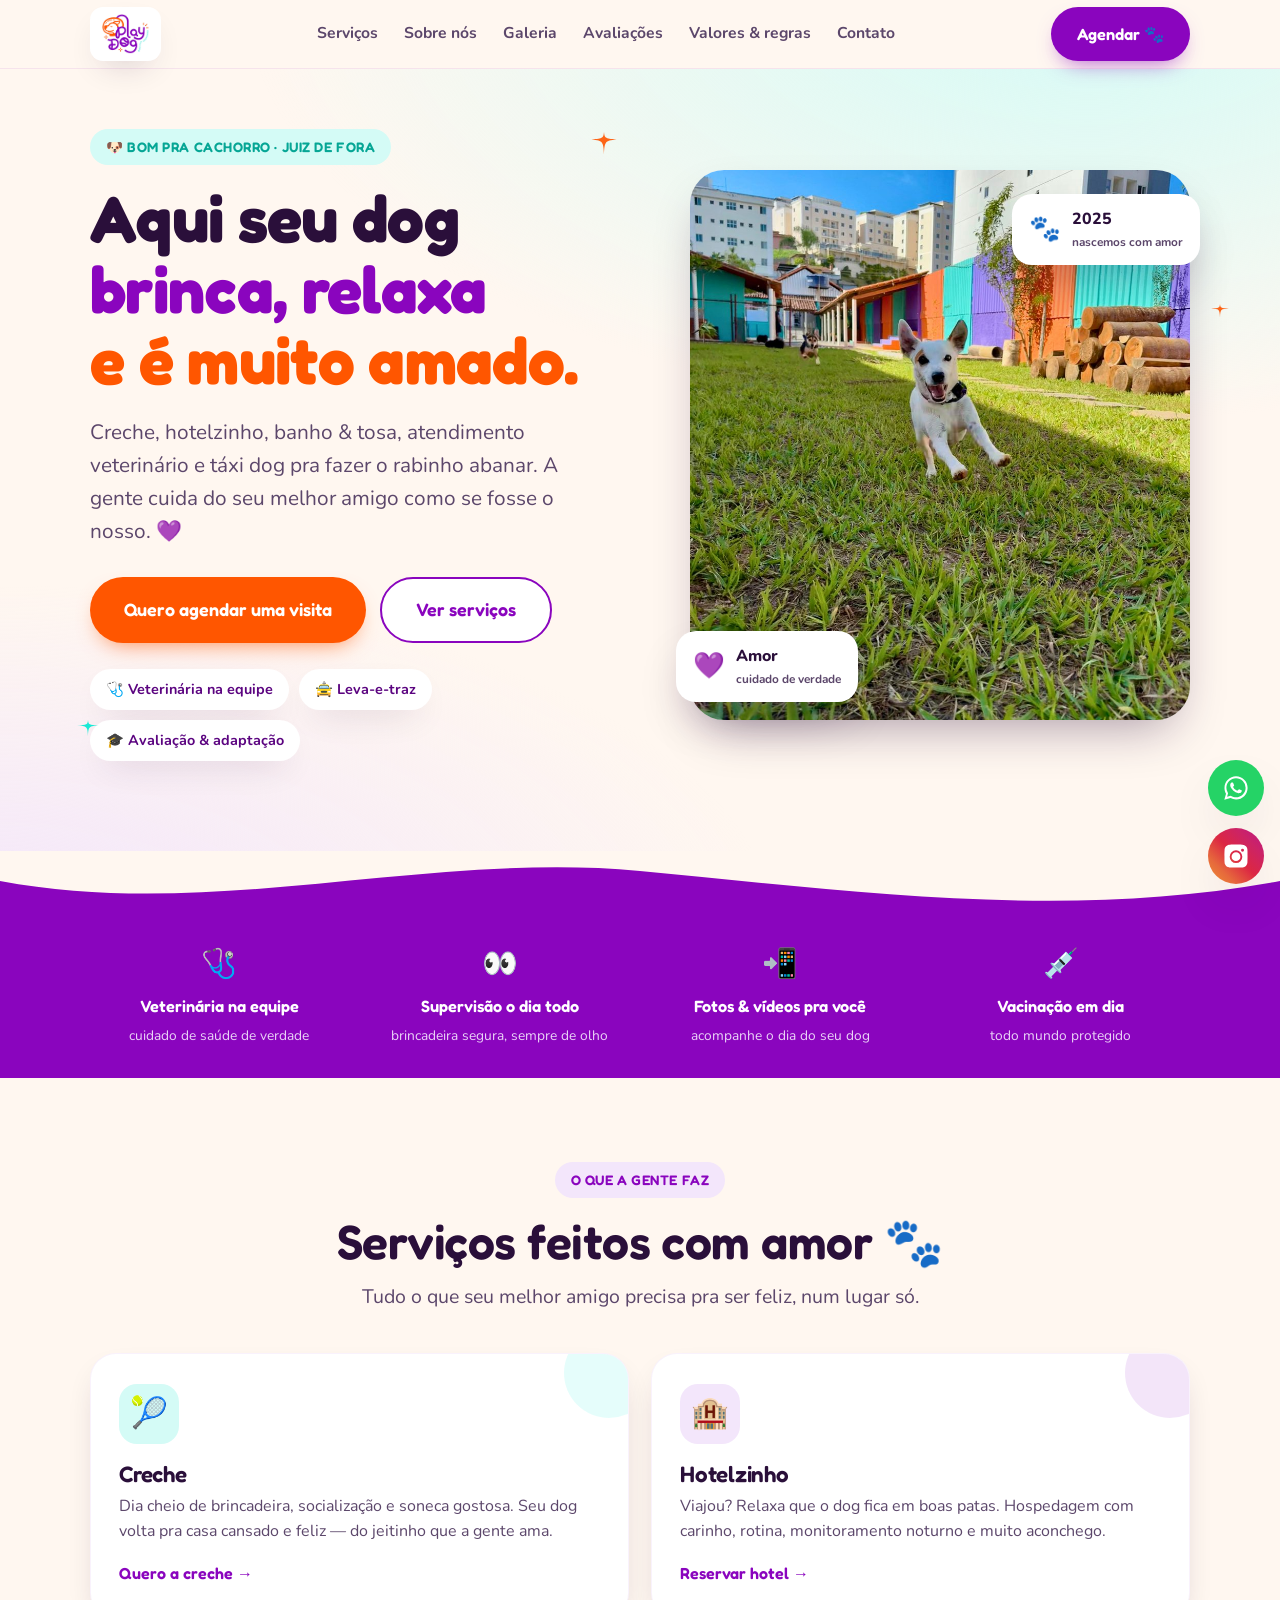
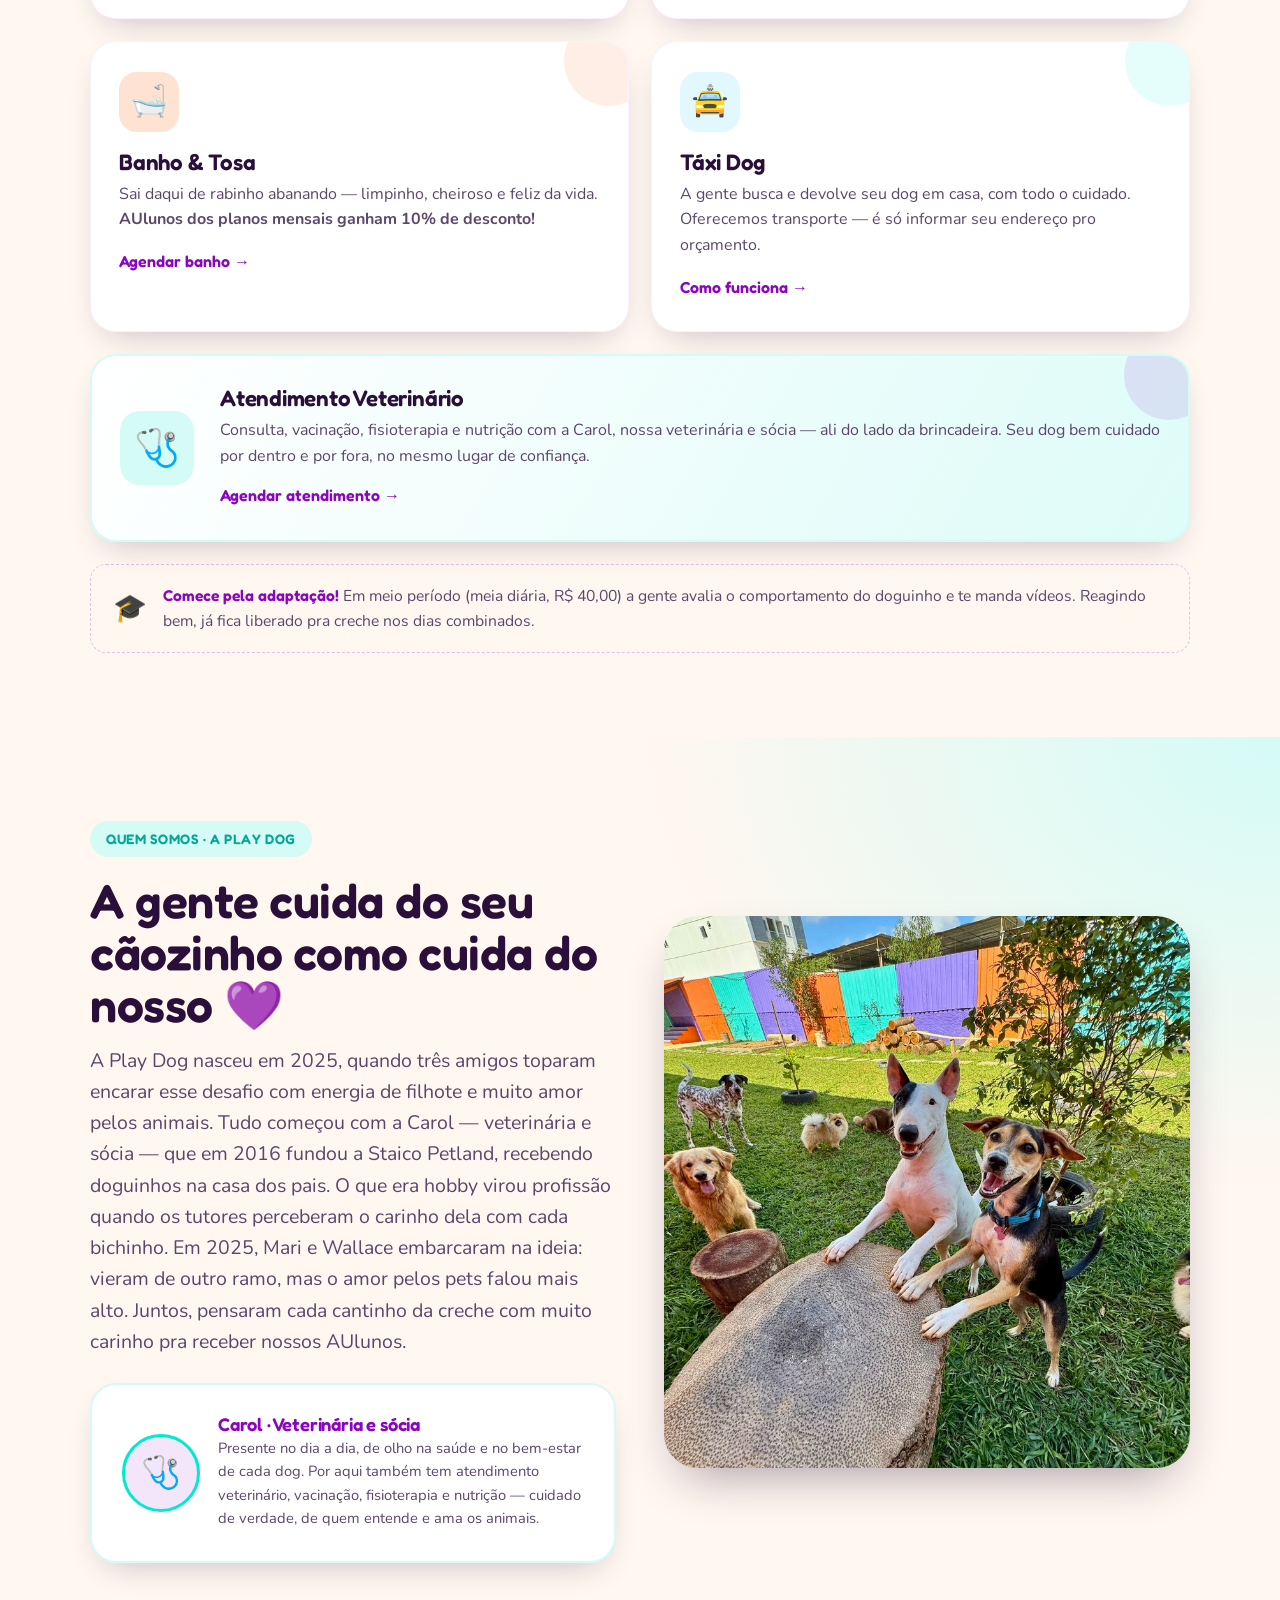
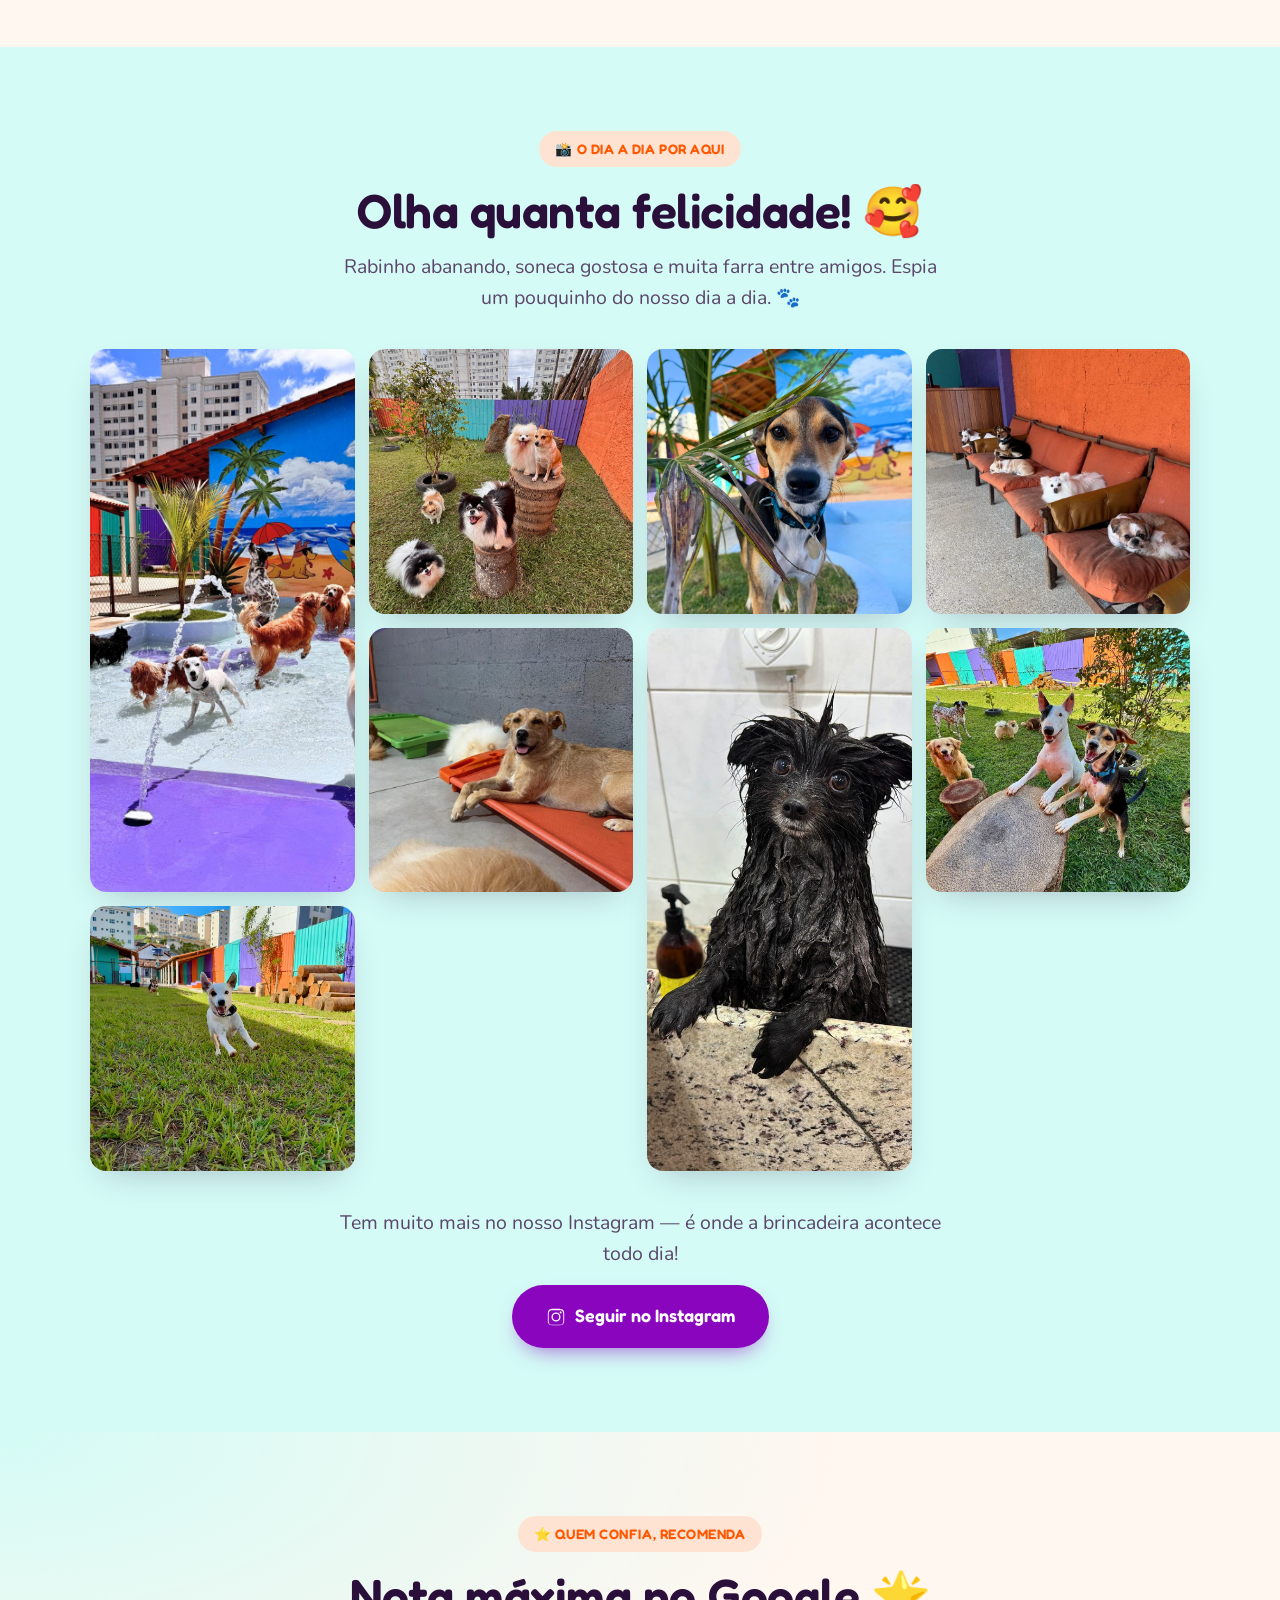
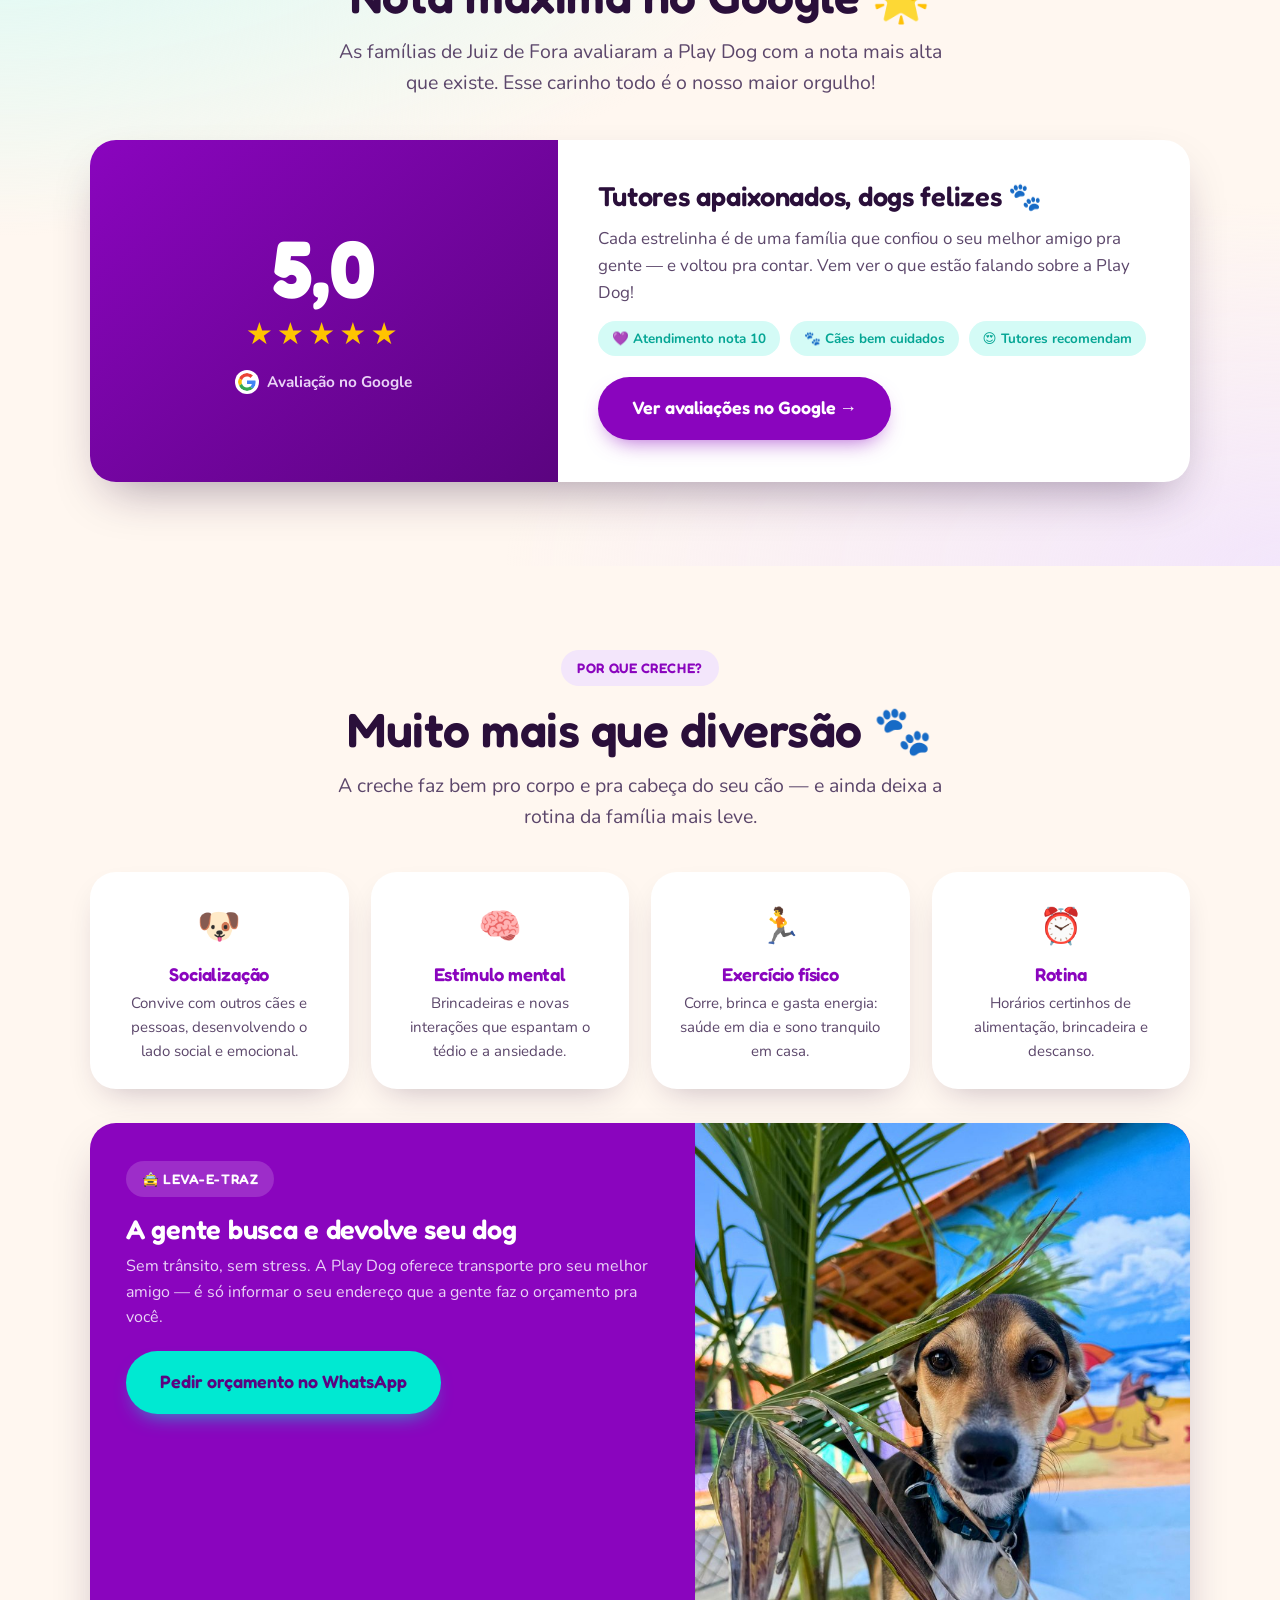
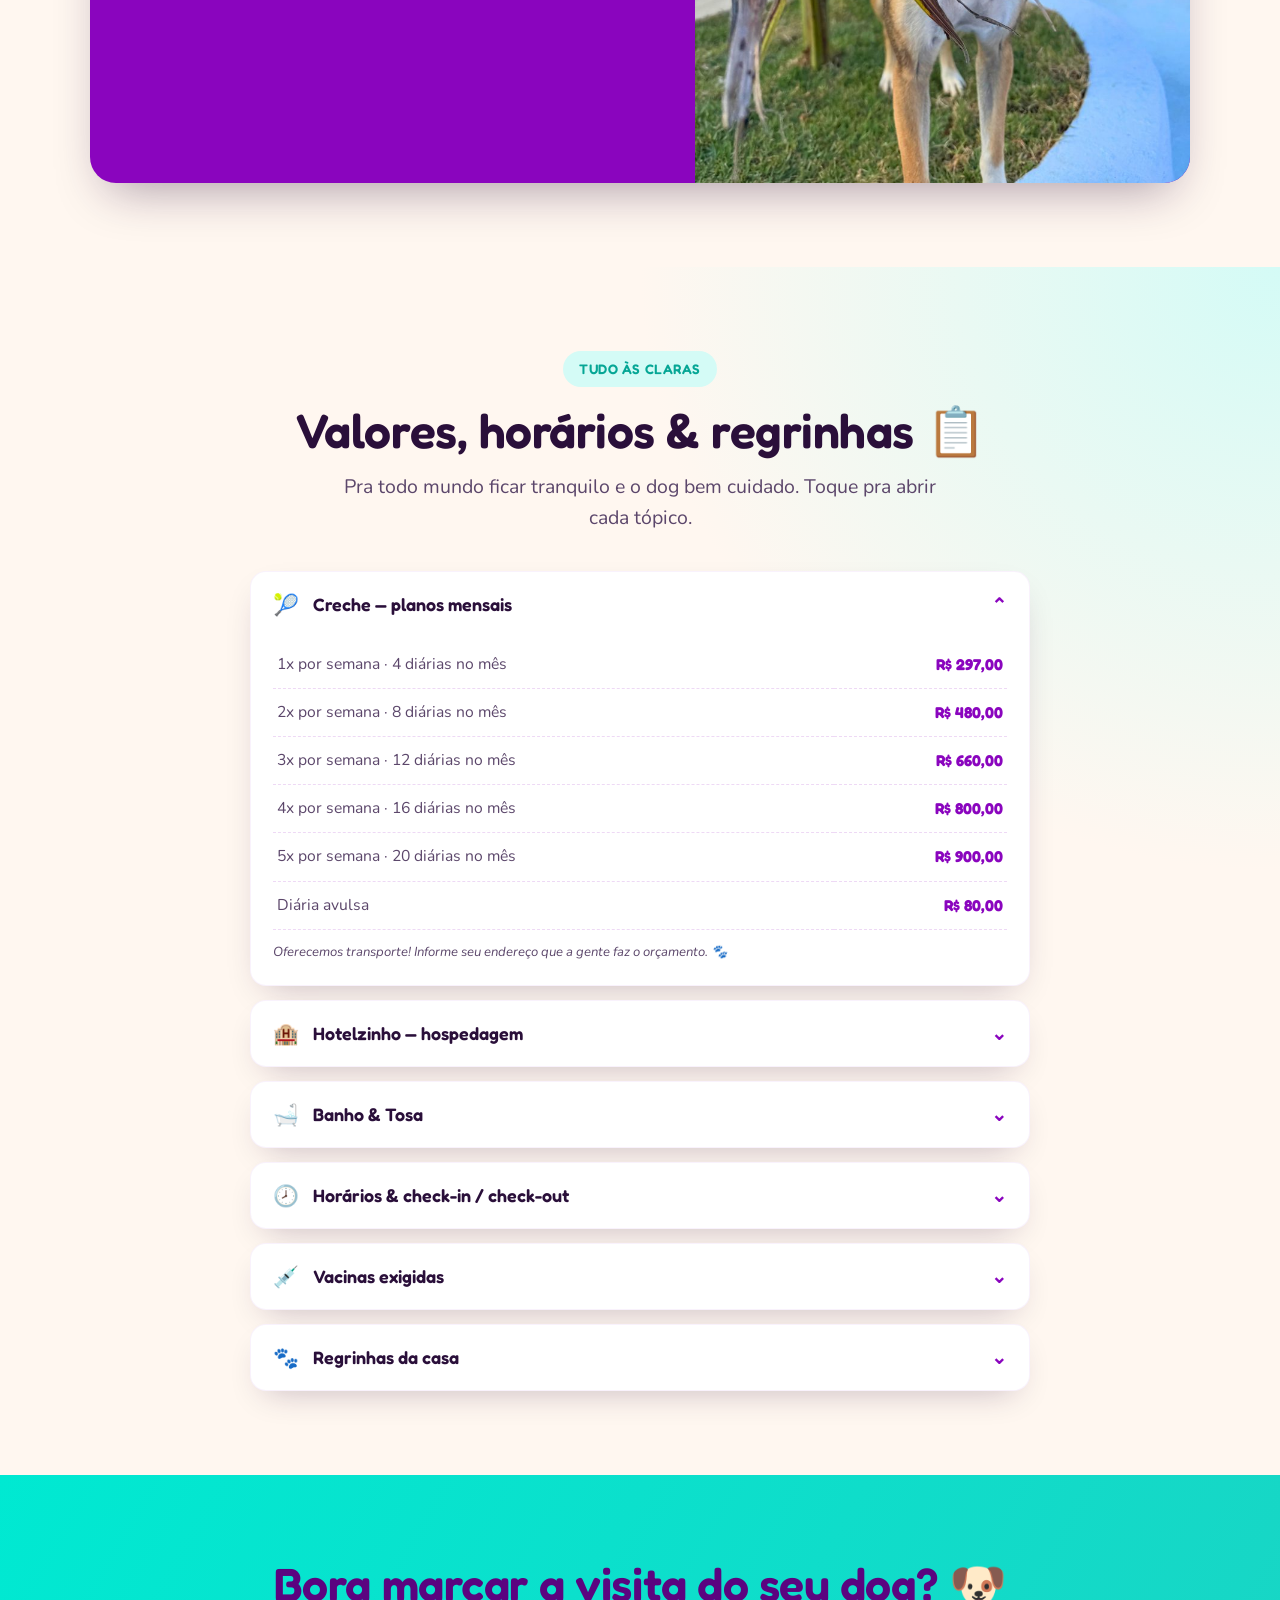
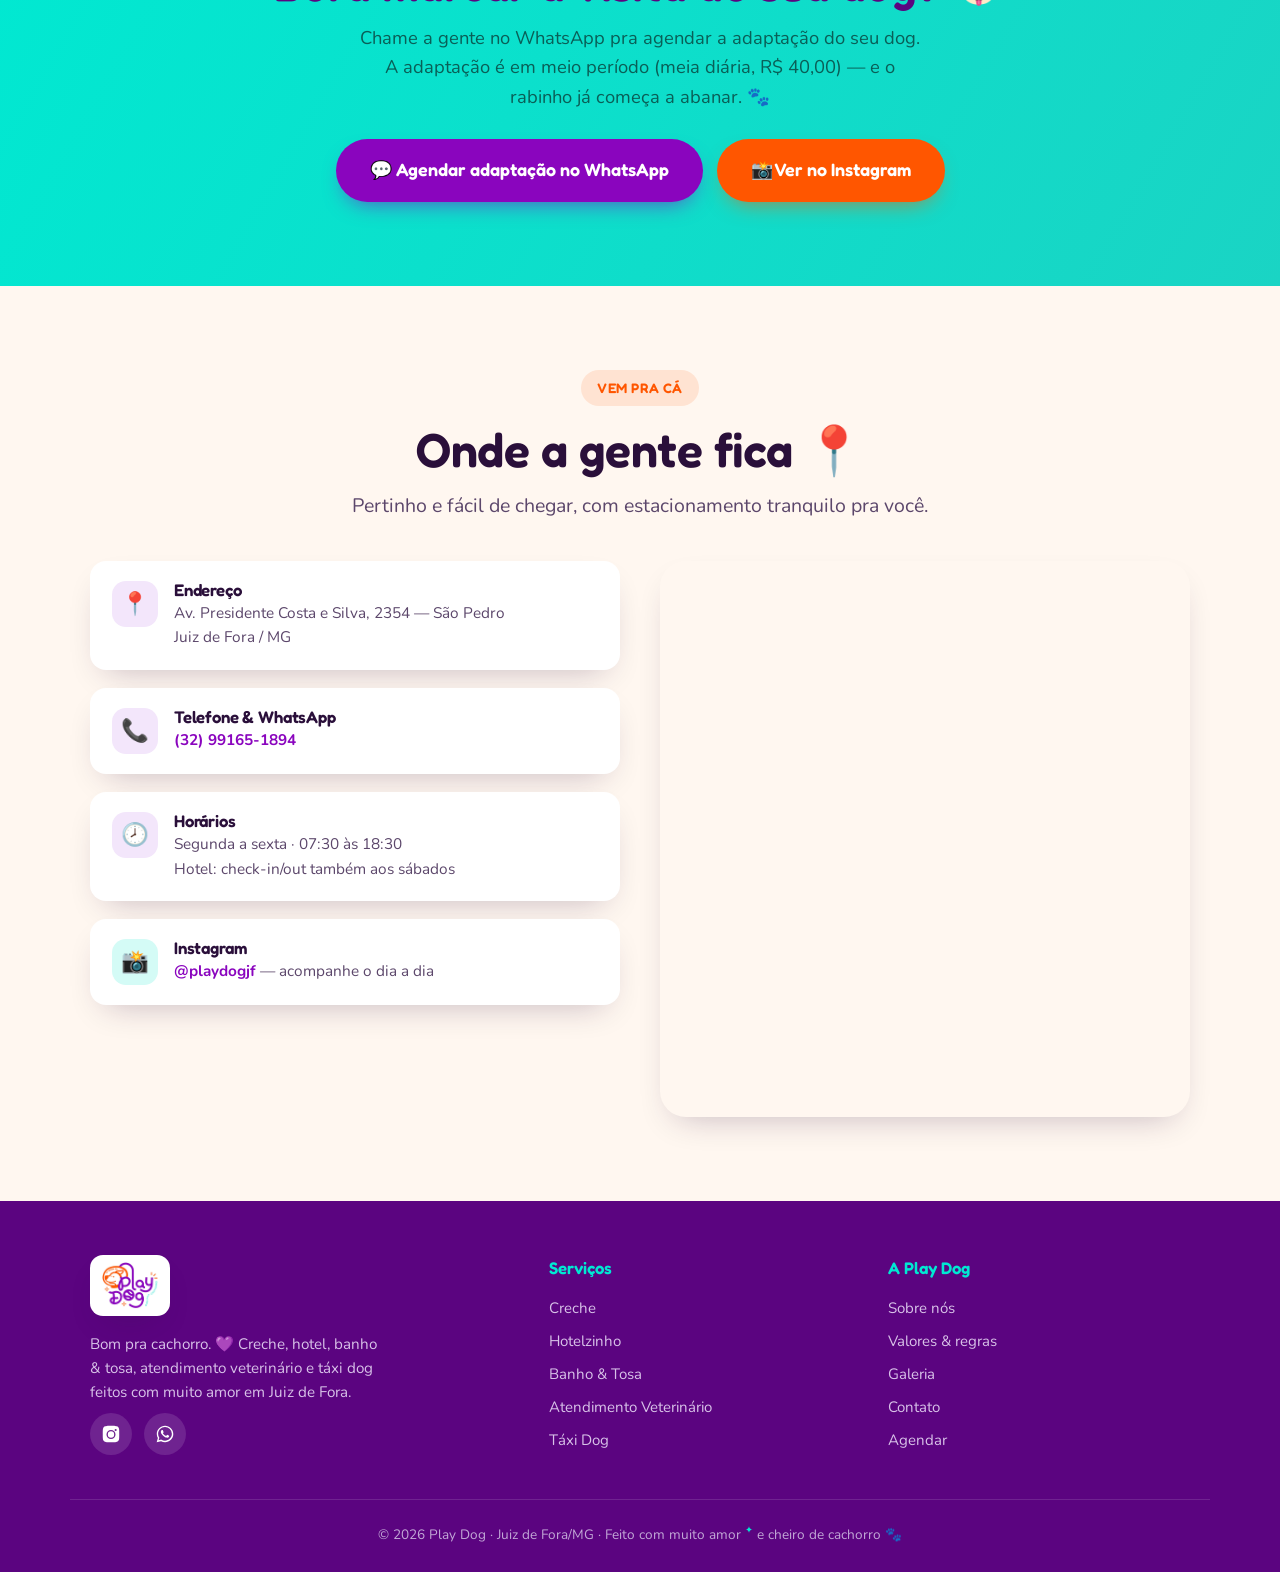
==== index.html @ ec6230c8 "Adiciona secao de avaliacoes do Google (nota 5,0) Co-Authored-By: Claude Opus 4.8 <noreply@anthropic" ====
<!DOCTYPE html>
<html lang="pt-BR">
<head>
<meta charset="UTF-8">
<meta name="viewport" content="width=device-width, initial-scale=1.0">
<title>Play Dog · Creche, Hotel e Banho & Tosa pra cães em Juiz de Fora</title>
<meta name="description" content="Creche, hotelzinho, banho &amp; tosa, atendimento veterinário e táxi dog pra seu melhor amigo em Juiz de Fora. Cuidado de verdade, com muito amor. Bom pra cachorro!">
<link rel="preconnect" href="https://fonts.googleapis.com">
<link rel="preconnect" href="https://fonts.gstatic.com" crossorigin>
<link href="https://fonts.googleapis.com/css2?family=Fredoka:wght@400;500;600;700&family=Nunito:ital,wght@0,400;0,500;0,600;0,700;0,800;1,500&display=swap" rel="stylesheet">
<style>
/* ============================================================
   PLAY DOG — tokens da marca
   ============================================================ */
:root{
  --roxo:#8A05BE;
  --roxo-escuro:#5B0480;
  --roxo-claro:#F3E6FB;
  --laranja:#FF5600;
  --laranja-claro:#FFE3D2;
  --turquesa:#00E9D2;
  --turquesa-fundo:#D4FBF6;
  --turquesa-tinta:#06A695; /* turquesa legível em texto pequeno */
  --creme:#FFF7F0;
  --tinta:#2A0F3A;
  --tinta-suave:#5C476B;
  --branco:#FFFFFF;
  --sombra:0 14px 34px -16px rgba(42,15,58,.30);
  --sombra-forte:0 22px 50px -18px rgba(42,15,58,.42);
  --raio:26px;
  --raio-sm:16px;
  --max:1140px;
}

*{box-sizing:border-box;margin:0;padding:0}
html{scroll-behavior:smooth}
body{
  font-family:'Nunito',system-ui,sans-serif;
  color:var(--tinta);
  background:var(--creme);
  line-height:1.6;
  -webkit-font-smoothing:antialiased;
  overflow-x:hidden;
}
h1,h2,h3,h4,.display{font-family:'Fredoka',sans-serif;line-height:1.08;font-weight:600;letter-spacing:-.01em}
a{color:inherit;text-decoration:none}
img{max-width:100%;display:block}
.wrap{width:100%;max-width:var(--max);margin:0 auto;padding:0 20px}

/* ===================== BOTÕES ===================== */
.btn{
  display:inline-flex;align-items:center;gap:9px;
  font-family:'Fredoka',sans-serif;font-weight:600;font-size:1.02rem;
  padding:14px 26px;border-radius:999px;border:none;cursor:pointer;
  transition:transform .18s ease, box-shadow .18s ease, background .18s ease;
  white-space:nowrap;
}
.btn:active{transform:scale(.97)}
.btn-roxo{background:var(--roxo);color:#fff;box-shadow:0 10px 22px -10px rgba(138,5,190,.7)}
.btn-roxo:hover{background:var(--roxo-escuro);transform:translateY(-2px)}
.btn-laranja{background:var(--laranja);color:#fff;box-shadow:0 10px 22px -10px rgba(255,86,0,.7)}
.btn-laranja:hover{transform:translateY(-2px);box-shadow:0 16px 28px -12px rgba(255,86,0,.8)}
.btn-turq{background:var(--turquesa);color:var(--roxo-escuro);box-shadow:0 10px 22px -12px rgba(0,233,210,.9)}
.btn-turq:hover{transform:translateY(-2px)}
.btn-ghost{background:#fff;color:var(--roxo);border:2.5px solid var(--roxo)}
.btn-ghost:hover{background:var(--roxo);color:#fff}
.btn-lg{padding:17px 34px;font-size:1.12rem}

/* ===================== HEADER ===================== */
header{
  position:sticky;top:0;z-index:60;
  background:rgba(255,247,240,.86);backdrop-filter:blur(12px);
  border-bottom:1px solid rgba(138,5,190,.08);
}
.nav{display:flex;align-items:center;justify-content:space-between;height:68px}
.brand{display:flex;align-items:center;gap:10px;font-family:'Fredoka';font-weight:700;font-size:1.5rem}
.brand .play{color:var(--roxo)}
.brand .dog{color:var(--laranja)}
.brand-mark{width:38px;height:38px;flex:none}
.nav-links{display:flex;gap:26px;align-items:center}
.nav-links a{font-weight:700;font-size:.98rem;color:var(--tinta-suave);transition:color .15s}
.nav-links a:hover{color:var(--roxo)}
.nav-cta{display:flex;align-items:center;gap:10px}
.menu-btn{display:none;background:none;border:none;cursor:pointer;padding:6px}
.menu-btn span{display:block;width:24px;height:2.6px;background:var(--roxo);border-radius:2px;margin:5px 0;transition:.25s}
@media(max-width:860px){
  .nav-links{
    position:absolute;top:68px;left:0;right:0;flex-direction:column;gap:0;
    background:var(--creme);border-bottom:1px solid rgba(138,5,190,.1);
    max-height:0;overflow:hidden;transition:max-height .3s ease;
  }
  .nav-links.open{max-height:340px}
  .nav-links a{padding:15px 20px;width:100%;border-top:1px solid rgba(138,5,190,.06)}
  .menu-btn{display:block}
  .nav .btn{display:none}
  .menu-btn.x span:nth-child(1){transform:translateY(7.6px) rotate(45deg)}
  .menu-btn.x span:nth-child(2){opacity:0}
  .menu-btn.x span:nth-child(3){transform:translateY(-7.6px) rotate(-45deg)}
}

/* ===================== SECÇÕES ===================== */
.section{padding:84px 0}
.section-tight{padding:60px 0}
.eyebrow{
  display:inline-flex;align-items:center;gap:8px;
  font-family:'Fredoka';font-weight:600;font-size:.86rem;letter-spacing:.04em;text-transform:uppercase;
  color:var(--turquesa-tinta);background:var(--turquesa-fundo);
  padding:7px 16px;border-radius:999px;margin-bottom:18px;
}
.eyebrow.laranja{color:var(--laranja);background:var(--laranja-claro)}
.eyebrow.roxo{color:var(--roxo);background:var(--roxo-claro)}
h2.title{font-size:clamp(2rem,5vw,3rem);margin-bottom:14px}
.lead{font-size:clamp(1.05rem,2.4vw,1.22rem);color:var(--tinta-suave);max-width:620px}
.center{text-align:center}
.center .lead{margin:0 auto}

/* faísca da marca */
.spark{display:inline-block;color:var(--laranja);font-size:.7em;vertical-align:super}

/* ===================== HERO ===================== */
.hero{position:relative;background:
  radial-gradient(120% 100% at 85% -10%, var(--turquesa-fundo) 0%, transparent 55%),
  radial-gradient(110% 80% at 0% 110%, var(--roxo-claro) 0%, transparent 55%),
  var(--creme);
  padding:60px 0 90px;overflow:hidden}
.hero-grid{display:grid;grid-template-columns:1.05fr .95fr;gap:48px;align-items:center}
.hero h1{font-size:clamp(2.4rem,6.2vw,4.1rem);font-weight:700;margin-bottom:20px}
.hero h1 .l1{color:var(--tinta)}
.hero h1 .l2{color:var(--roxo)}
.hero h1 .l3{color:var(--laranja)}
.hero p.sub{font-size:clamp(1.08rem,2.6vw,1.3rem);color:var(--tinta-suave);max-width:520px;margin-bottom:28px}
.hero-ctas{display:flex;gap:14px;flex-wrap:wrap;margin-bottom:26px}
.hero-chips{display:flex;gap:10px;flex-wrap:wrap}
.chip{display:inline-flex;align-items:center;gap:8px;background:#fff;border-radius:999px;padding:9px 16px;
  font-weight:700;font-size:.9rem;color:var(--roxo-escuro);box-shadow:var(--sombra)}
.chip svg{width:18px;height:18px;flex:none}

/* foto hero */
.hero-photo{position:relative}
.photo-card{
  position:relative;border-radius:34px;overflow:hidden;
  box-shadow:var(--sombra-forte);background:#fff;
  aspect-ratio:4/4.4;
}
.ph{ /* placeholder de imagem */
  width:100%;height:100%;display:flex;flex-direction:column;align-items:center;justify-content:center;gap:8px;
  text-align:center;padding:22px;
  background:repeating-linear-gradient(135deg,#fff 0 22px,#fdf3ea 22px 44px);
  color:var(--tinta-suave);
}
.ph .ph-emoji{font-size:2.6rem;filter:saturate(1.1)}
.ph .ph-label{font-family:'Fredoka';font-weight:600;color:var(--roxo);font-size:1rem}
.ph .ph-hint{font-size:.82rem;max-width:240px}
.float-badge{
  position:absolute;background:#fff;border-radius:20px;padding:13px 17px;box-shadow:var(--sombra-forte);
  display:flex;align-items:center;gap:11px;font-weight:800;
}
.float-badge .fb-emoji{font-size:1.6rem}
.float-badge small{display:block;font-weight:700;color:var(--tinta-suave);font-size:.74rem}
.fb-1{bottom:18px;left:-14px;animation:bob 4s ease-in-out infinite}
.fb-2{top:24px;right:-10px;animation:bob 4.6s ease-in-out infinite .6s}
@keyframes bob{0%,100%{transform:translateY(0)}50%{transform:translateY(-9px)}}

/* estrelinha decorativa */
.deco-spark{position:absolute;pointer-events:none;opacity:.9}
.ds1{top:8%;left:46%;width:30px;animation:tw 3s ease-in-out infinite}
.ds2{bottom:14%;left:6%;width:22px;animation:tw 3.4s ease-in-out infinite .5s}
.ds3{top:30%;right:4%;width:18px;animation:tw 2.8s ease-in-out infinite 1s}
@keyframes tw{0%,100%{transform:scale(1);opacity:.85}50%{transform:scale(1.25);opacity:1}}

/* ===================== ONDA divisória ===================== */
.wave{display:block;width:100%;height:60px;line-height:0}
.wave svg{width:100%;height:100%}

/* ===================== FAIXA confiança ===================== */
.trust{background:var(--roxo);color:#fff;padding:30px 0}
.trust-grid{display:grid;grid-template-columns:repeat(4,1fr);gap:22px;text-align:center}
.trust-item{display:flex;flex-direction:column;align-items:center;gap:6px}
.trust-item .ti-emoji{font-size:1.8rem}
.trust-item b{font-family:'Fredoka';font-weight:600;font-size:1.02rem}
.trust-item span{font-size:.86rem;color:#EAD3F7}

/* ===================== SERVIÇOS ===================== */
.cards{display:grid;grid-template-columns:repeat(2,1fr);gap:22px;margin-top:40px}
.card{
  background:#fff;border-radius:var(--raio);padding:30px 28px;box-shadow:var(--sombra);
  border:1px solid rgba(138,5,190,.05);position:relative;overflow:hidden;
  transition:transform .2s ease, box-shadow .2s ease;
}
.card:hover{transform:translateY(-6px);box-shadow:var(--sombra-forte)}
.card .ico{
  width:60px;height:60px;border-radius:18px;display:flex;align-items:center;justify-content:center;
  font-size:1.9rem;margin-bottom:18px;
}
.card.creche .ico{background:var(--turquesa-fundo)}
.card.hotel  .ico{background:var(--roxo-claro)}
.card.banho  .ico{background:var(--laranja-claro)}
.card.transp .ico{background:#E2F8FF}
.card h3{font-size:1.4rem;margin-bottom:8px;color:var(--tinta)}
.card p{color:var(--tinta-suave);font-size:1rem;margin-bottom:16px}
.card .card-link{font-family:'Fredoka';font-weight:600;color:var(--roxo);display:inline-flex;align-items:center;gap:6px}
.card .card-link:hover{gap:10px}
.card .corner{position:absolute;right:-26px;top:-26px;width:90px;height:90px;border-radius:50%;opacity:.10}
.card.creche .corner{background:var(--turquesa)}
.card.hotel  .corner{background:var(--roxo)}
.card.banho  .corner{background:var(--laranja)}
.card.transp .corner{background:var(--turquesa)}
.card.vet .corner{background:var(--roxo)}
/* card largo do atendimento veterinário */
.card-wide{grid-column:1 / -1;display:flex;align-items:center;gap:26px}
.card.vet{background:linear-gradient(120deg,#fff 0%,var(--turquesa-fundo) 130%);border:2px solid var(--turquesa-fundo)}
.vet-wide-ico{width:74px;height:74px;flex:none;border-radius:20px;background:var(--turquesa-fundo);
  display:flex;align-items:center;justify-content:center;font-size:2.3rem}
.vet-wide-text h3{font-size:1.4rem;margin-bottom:8px}
.vet-wide-text p{color:var(--tinta-suave);margin-bottom:14px}
@media(max-width:540px){.card-wide{flex-direction:column;align-items:flex-start}}
/* faixa discreta da lojinha */
.loja-strip{display:flex;align-items:center;gap:16px;margin-top:22px;
  background:var(--creme);border:1.5px dashed rgba(138,5,190,.22);border-radius:var(--raio-sm);
  padding:18px 22px}
.loja-strip .loja-emoji{font-size:1.7rem;flex:none}
.loja-strip p{color:var(--tinta-suave);font-size:.98rem;margin:0}
.loja-strip b{color:var(--roxo);font-family:'Fredoka';font-weight:600}

/* ===================== AMOR / SOBRE ===================== */
.amor{background:
  radial-gradient(100% 100% at 100% 0%, var(--turquesa-fundo) 0%, transparent 50%),
  var(--creme)}
.amor-grid{display:grid;grid-template-columns:1fr 1fr;gap:48px;align-items:center}
.vet-card{
  background:#fff;border-radius:var(--raio);padding:30px;box-shadow:var(--sombra);
  border:2px solid var(--turquesa-fundo);display:flex;gap:18px;align-items:center;margin-top:26px;
}
.vet-card .vet-photo{width:78px;height:78px;border-radius:50%;flex:none;background:var(--roxo-claro);
  display:flex;align-items:center;justify-content:center;font-size:2rem;border:3px solid var(--turquesa)}
.vet-card h4{font-size:1.15rem;color:var(--roxo);margin-bottom:2px}
.vet-card p{font-size:.92rem;color:var(--tinta-suave)}

/* ===================== GALERIA ===================== */
.galeria{background:var(--turquesa-fundo)}
.gal-grid{display:grid;grid-template-columns:repeat(4,1fr);gap:14px;margin-top:36px}
.gal-item{border-radius:var(--raio-sm);overflow:hidden;aspect-ratio:1;box-shadow:var(--sombra)}
.gal-item.tall{grid-row:span 2;aspect-ratio:auto}
.gal-item .ph{border-radius:0}
.gal-cta{display:flex;flex-direction:column;align-items:center;gap:16px;margin-top:36px;text-align:center}

/* ===================== DIFERENCIAIS ===================== */
.dif-grid{display:grid;grid-template-columns:repeat(auto-fit,minmax(220px,1fr));gap:22px;margin-top:40px}
.dif{background:#fff;border-radius:var(--raio);padding:26px;box-shadow:var(--sombra);text-align:center}
.dif .d-emoji{font-size:2.2rem;margin-bottom:10px;display:block}
.dif h4{font-size:1.15rem;color:var(--roxo);margin-bottom:6px}
.dif p{font-size:.94rem;color:var(--tinta-suave)}
.transporte-band{
  margin-top:34px;background:var(--roxo);color:#fff;border-radius:var(--raio);
  display:grid;grid-template-columns:1.1fr .9fr;gap:0;overflow:hidden;box-shadow:var(--sombra-forte);
}
.transporte-band .tb-text{padding:38px 36px}
.transporte-band .eyebrow{background:rgba(255,255,255,.16);color:#fff}
.transporte-band h3{font-size:1.7rem;margin-bottom:10px}
.transporte-band p{color:#EAD3F7;margin-bottom:20px}
.transporte-band .tb-photo .ph{background:repeating-linear-gradient(135deg,#7d12a8 0 22px,#7409a0 22px 44px);color:#EAD3F7;min-height:240px;height:100%}
.transporte-band .tb-photo .ph-label{color:#fff}

/* ===================== VALORES / REGRAS ===================== */
.acc{max-width:780px;margin:38px auto 0;display:flex;flex-direction:column;gap:14px}
.acc-item{background:#fff;border-radius:var(--raio-sm);box-shadow:var(--sombra);overflow:hidden;border:1px solid rgba(138,5,190,.05)}
.acc-head{width:100%;text-align:left;background:none;border:none;cursor:pointer;
  padding:20px 22px;display:flex;align-items:center;justify-content:space-between;gap:14px;
  font-family:'Fredoka';font-weight:600;font-size:1.12rem;color:var(--tinta)}
.acc-head .ah-ico{font-size:1.3rem}
.acc-head .chev{margin-left:auto;color:var(--roxo);transition:transform .25s;font-size:1.2rem}
.acc-item.open .chev{transform:rotate(180deg)}
.acc-body{max-height:0;overflow:hidden;transition:max-height .3s ease}
.acc-item.open .acc-body{max-height:1600px}
.acc-body-inner{padding:0 22px 22px;color:var(--tinta-suave)}
.acc-body-inner ul{list-style:none;display:flex;flex-direction:column;gap:9px}
.acc-body-inner li{display:flex;gap:10px;align-items:flex-start}
.acc-body-inner li::before{content:"🐾";font-size:.95rem;line-height:1.5}
.price-table{width:100%;border-collapse:collapse;margin-top:4px}
.price-table td{padding:11px 4px;border-bottom:1px dashed rgba(138,5,190,.15);font-size:.98rem}
.price-table td:last-child{text-align:right;font-weight:800;color:var(--roxo);font-family:'Fredoka';white-space:nowrap}
.price-note{font-size:.82rem;margin-top:12px;color:var(--tinta-suave);font-style:italic}

/* ===================== CTA AGENDAR ===================== */
.cta-agendar{background:linear-gradient(120deg,var(--turquesa) 0%,#1ad4c4 100%);color:var(--roxo-escuro);text-align:center}
.cta-agendar h2{font-size:clamp(2rem,5vw,2.9rem);margin-bottom:14px}
.cta-agendar p{font-size:1.15rem;max-width:560px;margin:0 auto 28px;color:#0a5f57}
.cta-agendar .btn-row{display:flex;gap:14px;justify-content:center;flex-wrap:wrap}

/* ===================== CONTATO ===================== */
.contato-grid{display:grid;grid-template-columns:1fr 1fr;gap:40px;margin-top:40px;align-items:start}
.info-list{display:flex;flex-direction:column;gap:18px}
.info-row{display:flex;gap:16px;align-items:flex-start;background:#fff;border-radius:var(--raio-sm);padding:20px 22px;box-shadow:var(--sombra)}
.info-row .ir-ico{width:46px;height:46px;border-radius:14px;flex:none;display:flex;align-items:center;justify-content:center;font-size:1.4rem;background:var(--roxo-claro)}
.info-row.estac .ir-ico{background:var(--turquesa-fundo)}
.info-row h4{font-size:1.05rem;color:var(--tinta);margin-bottom:2px}
.info-row p{color:var(--tinta-suave);font-size:.96rem}
.info-row a{color:var(--roxo);font-weight:700}
.map-card{border-radius:var(--raio);overflow:hidden;box-shadow:var(--sombra);aspect-ratio:1/1.05;min-height:340px}
.map-card .ph{background:repeating-linear-gradient(135deg,#eafaf8 0 24px,#dff6f3 24px 48px)}

/* ===================== FOOTER ===================== */
footer{background:var(--roxo-escuro);color:#fff;padding:54px 0 26px}
.foot-grid{display:grid;grid-template-columns:1.4fr 1fr 1fr;gap:36px}
.foot-brand .brand{color:#fff;margin-bottom:12px}
.foot-brand .brand .play{color:#fff}
.foot-brand .brand .dog{color:var(--turquesa)}
.foot-brand p{color:#D8C2E8;font-size:.95rem;max-width:300px}
.foot-col h5{font-family:'Fredoka';font-weight:600;font-size:1.05rem;margin-bottom:14px;color:var(--turquesa)}
.foot-col a,.foot-col p{display:block;color:#D8C2E8;font-size:.94rem;margin-bottom:9px}
.foot-col a:hover{color:#fff}
.socials{display:flex;gap:12px;margin-top:8px}
.socials a{width:42px;height:42px;border-radius:50%;background:rgba(255,255,255,.12);display:flex;align-items:center;justify-content:center;transition:.2s}
.socials a:hover{background:var(--turquesa);transform:translateY(-3px)}
.socials svg{width:20px;height:20px}
.foot-bottom{border-top:1px solid rgba(255,255,255,.12);margin-top:38px;padding-top:22px;text-align:center;color:#C2A8D6;font-size:.85rem}
.foot-bottom .spark{color:var(--turquesa)}

/* ===================== FLOATERS ===================== */
.floaters{position:fixed;right:16px;bottom:16px;z-index:80;display:flex;flex-direction:column;gap:12px}
.fab{width:56px;height:56px;border-radius:50%;display:flex;align-items:center;justify-content:center;
  box-shadow:var(--sombra-forte);transition:transform .18s}
.fab:hover{transform:scale(1.08)}
.fab svg{width:28px;height:28px}
.fab.wa{background:#25D366}
.fab.ig{background:linear-gradient(45deg,#f09433,#e6683c,#dc2743,#cc2366,#bc1888)}
.fab svg{fill:#fff}

/* ===================== RESPONSIVO ===================== */
@media(max-width:860px){
  .hero-grid{grid-template-columns:1fr;gap:36px}
  .hero-photo{max-width:380px;margin:0 auto}
  .trust-grid{grid-template-columns:repeat(2,1fr);gap:24px}
  .cards{grid-template-columns:1fr}
  .amor-grid{grid-template-columns:1fr;gap:32px}
  .gal-grid{grid-template-columns:repeat(2,1fr)}
  .gal-item.tall{grid-row:span 1;aspect-ratio:1}
  .dif-grid{grid-template-columns:1fr}
  .transporte-band{grid-template-columns:1fr}
  .transporte-band .tb-photo .ph{min-height:200px}
  .contato-grid{grid-template-columns:1fr}
  .foot-grid{grid-template-columns:1fr;gap:28px}
  .section{padding:62px 0}
}
@media(max-width:420px){
  .hero-ctas .btn{flex:1;justify-content:center}
  .float-badge{padding:10px 13px}
}
@media(prefers-reduced-motion:reduce){
  *{animation:none!important;transition:none!important;scroll-behavior:auto!important}
}
a:focus-visible,button:focus-visible{outline:3px solid var(--laranja);outline-offset:3px;border-radius:8px}
.brand-logo{display:inline-flex;align-items:center}
.logo-badge{background:#fff;border-radius:13px;padding:7px 12px;box-shadow:var(--sombra);display:inline-flex;align-items:center}
.logo-img{display:block;width:47px;height:40px;background:url("[data-uri]") center/contain no-repeat}
.logo-img.lg{width:56px;height:47px}
.foot-logo-wrap{margin-bottom:14px}
/* ===== fotos reais preenchendo os cards ===== */
.photo-card img{width:100%;height:100%;object-fit:cover;display:block}
.gal-item{background:#fff}
.gal-item img{width:100%;height:100%;object-fit:cover;display:block}
.tb-photo img{width:100%;height:100%;min-height:240px;object-fit:cover;display:block}
.map-card iframe{display:block}
/* ===================== AVALIAÇÕES GOOGLE ===================== */
.reviews{background:
  radial-gradient(120% 100% at 0% 0%, var(--turquesa-fundo) 0%, transparent 55%),
  radial-gradient(110% 90% at 100% 100%, var(--roxo-claro) 0%, transparent 55%),
  var(--creme)}
.review-band{display:grid;grid-template-columns:.85fr 1.15fr;gap:0;background:#fff;border-radius:var(--raio);box-shadow:var(--sombra-forte);overflow:hidden;margin-top:42px}
.rb-score{background:linear-gradient(140deg,var(--roxo) 0%,var(--roxo-escuro) 100%);color:#fff;padding:46px 30px;text-align:center;display:flex;flex-direction:column;align-items:center;justify-content:center}
.rb-num{font-family:'Fredoka';font-weight:700;font-size:5rem;line-height:1}
.rb-stars{color:#FFC400;font-size:1.9rem;letter-spacing:4px;margin-top:2px}
.rb-on{display:inline-flex;align-items:center;gap:8px;font-weight:700;font-size:.96rem;color:#EAD3F7;margin-top:12px}
.rb-on svg{background:#fff;border-radius:50%;padding:3px}
.rb-text{padding:42px 40px;display:flex;flex-direction:column;gap:13px;justify-content:center}
.rb-text h3{font-size:1.7rem;color:var(--tinta)}
.rb-text p{color:var(--tinta-suave);font-size:1.06rem}
.rb-chips{display:flex;gap:10px;flex-wrap:wrap;margin-top:2px}
.rb-chip{display:inline-flex;align-items:center;gap:7px;background:var(--turquesa-fundo);color:var(--turquesa-tinta);font-weight:700;font-size:.84rem;padding:7px 14px;border-radius:999px}
.rb-text .btn{align-self:flex-start;margin-top:8px}
@media(max-width:760px){.review-band{grid-template-columns:1fr}.rb-text{text-align:center;align-items:center}.rb-text .btn{align-self:center}}
</style>
</head>
<body>

<!-- ============ HEADER ============ -->
<header>
  <div class="wrap nav">
    <a href="#topo" class="brand-logo" aria-label="Play Dog - início">
      <span class="logo-badge"><span class="logo-img" role="img" aria-label="Play Dog"></span></span>
    </a>
    <nav class="nav-links" id="navLinks">
      <a href="#servicos">Serviços</a>
      <a href="#amor">Sobre nós</a>
      <a href="#galeria">Galeria</a>
      <a href="#avaliacoes">Avaliações</a>
      <a href="#valores">Valores &amp; regras</a>
      <a href="#contato">Contato</a>
    </nav>
    <div class="nav-cta">
      <a href="#agendar" class="btn btn-roxo">Agendar 🐾</a>
      <button class="menu-btn" id="menuBtn" aria-label="Abrir menu" aria-expanded="false">
        <span></span><span></span><span></span>
      </button>
    </div>
  </div>
</header>

<!-- ============ HERO ============ -->
<section class="hero" id="topo">
  <img class="deco-spark ds1" src="data:image/svg+xml,%3Csvg xmlns='http://www.w3.org/2000/svg' viewBox='0 0 24 24'%3E%3Cpath d='M12 0c.5 5 1 5.5 12 6-11 .5-11.5 1-12 12-.5-11-1-11.5-12-12 11-.5 11.5-1 12-6z' fill='%23FF5600'/%3E%3C/svg%3E" alt="">
  <img class="deco-spark ds2" src="data:image/svg+xml,%3Csvg xmlns='http://www.w3.org/2000/svg' viewBox='0 0 24 24'%3E%3Cpath d='M12 0c.5 5 1 5.5 12 6-11 .5-11.5 1-12 12-.5-11-1-11.5-12-12 11-.5 11.5-1 12-6z' fill='%2300E9D2'/%3E%3C/svg%3E" alt="">
  <img class="deco-spark ds3" src="data:image/svg+xml,%3Csvg xmlns='http://www.w3.org/2000/svg' viewBox='0 0 24 24'%3E%3Cpath d='M12 0c.5 5 1 5.5 12 6-11 .5-11.5 1-12 12-.5-11-1-11.5-12-12 11-.5 11.5-1 12-6z' fill='%23FF5600'/%3E%3C/svg%3E" alt="">
  <div class="wrap hero-grid">
    <div class="hero-text">
      <span class="eyebrow">🐶 Bom pra cachorro · Juiz de Fora</span>
      <h1>
        <span class="l1">Aqui seu dog</span><br>
        <span class="l2">brinca, relaxa</span><br>
        <span class="l3">e é muito amado.</span>
      </h1>
      <p class="sub">Creche, hotelzinho, banho &amp; tosa, atendimento veterinário e táxi dog pra fazer o rabinho abanar.
        A gente cuida do seu melhor amigo como se fosse o nosso. 💜</p>
      <div class="hero-ctas">
        <a href="#agendar" class="btn btn-laranja btn-lg">Quero agendar uma visita</a>
        <a href="#servicos" class="btn btn-ghost btn-lg">Ver serviços</a>
      </div>
      <div class="hero-chips">
        <span class="chip">🩺 Veterinária na equipe</span>
        <span class="chip">🚖 Leva-e-traz</span>
        <span class="chip">🎓 Avaliação &amp; adaptação</span>
      </div>
    </div>
    <div class="hero-photo">
      <div class="photo-card">
        <img src="assets/hero-correndo.jpg" alt="Cachorro correndo feliz no gramado da Play Dog" width="975" height="1300">
      </div>
      <div class="float-badge fb-1"><span class="fb-emoji">💜</span><div>Amor<small>cuidado de verdade</small></div></div>
      <div class="float-badge fb-2"><span class="fb-emoji">🐾</span><div>2025<small>nascemos com amor</small></div></div>
    </div>
  </div>
</section>

<div class="wave" aria-hidden="true">
  <svg viewBox="0 0 1440 60" preserveAspectRatio="none"><path d="M0,30 C240,70 480,0 720,20 C960,40 1200,70 1440,30 L1440,60 L0,60 Z" fill="#8A05BE"/></svg>
</div>

<!-- ============ FAIXA CONFIANÇA ============ -->
<div class="trust">
  <div class="wrap trust-grid">
    <div class="trust-item"><span class="ti-emoji">🩺</span><b>Veterinária na equipe</b><span>cuidado de saúde de verdade</span></div>
    <div class="trust-item"><span class="ti-emoji">👀</span><b>Supervisão o dia todo</b><span>brincadeira segura, sempre de olho</span></div>
    <div class="trust-item"><span class="ti-emoji">📲</span><b>Fotos &amp; vídeos pra você</b><span>acompanhe o dia do seu dog</span></div>
    <div class="trust-item"><span class="ti-emoji">💉</span><b>Vacinação em dia</b><span>todo mundo protegido</span></div>
  </div>
</div>

<!-- ============ SERVIÇOS ============ -->
<section class="section" id="servicos">
  <div class="wrap center">
    <span class="eyebrow roxo">O que a gente faz</span>
    <h2 class="title">Serviços feitos com amor 🐾</h2>
    <p class="lead">Tudo o que seu melhor amigo precisa pra ser feliz, num lugar só.</p>
  </div>
  <div class="wrap">
    <div class="cards">
      <div class="card creche">
        <span class="corner"></span>
        <div class="ico">🎾</div>
        <h3>Creche</h3>
        <p>Dia cheio de brincadeira, socialização e soneca gostosa. Seu dog volta pra casa cansado e feliz — do jeitinho que a gente ama.</p>
        <a href="#agendar" class="card-link">Quero a creche →</a>
      </div>
      <div class="card hotel">
        <span class="corner"></span>
        <div class="ico">🏨</div>
        <h3>Hotelzinho</h3>
        <p>Viajou? Relaxa que o dog fica em boas patas. Hospedagem com carinho, rotina, monitoramento noturno e muito aconchego.</p>
        <a href="#agendar" class="card-link">Reservar hotel →</a>
      </div>
      <div class="card banho">
        <span class="corner"></span>
        <div class="ico">🛁</div>
        <h3>Banho &amp; Tosa</h3>
        <p>Sai daqui de rabinho abanando — limpinho, cheiroso e feliz da vida. <b>AUlunos dos planos mensais ganham 10% de desconto!</b></p>
        <a href="#agendar" class="card-link">Agendar banho →</a>
      </div>
      <div class="card transp">
        <span class="corner"></span>
        <div class="ico">🚖</div>
        <h3>Táxi Dog</h3>
        <p>A gente busca e devolve seu dog em casa, com todo o cuidado. Oferecemos transporte — é só informar seu endereço pro orçamento.</p>
        <a href="#taxi-dog" class="card-link">Como funciona →</a>
      </div>
      <div class="card vet card-wide">
        <span class="corner"></span>
        <div class="vet-wide-ico">🩺</div>
        <div class="vet-wide-text">
          <h3>Atendimento Veterinário</h3>
          <p>Consulta, vacinação, fisioterapia e nutrição com a Carol, nossa veterinária e sócia — ali do lado da brincadeira. Seu dog bem cuidado por dentro e por fora, no mesmo lugar de confiança.</p>
          <a href="#agendar" class="card-link">Agendar atendimento →</a>
        </div>
      </div>
    </div>

    <div class="loja-strip">
      <span class="loja-emoji">🎓</span>
      <p><b>Comece pela adaptação!</b> Em meio período (meia diária, R$ 40,00) a gente avalia o comportamento do doguinho e te manda vídeos. Reagindo bem, já fica liberado pra creche nos dias combinados.</p>
    </div>
  </div>
</section>

<!-- ============ AMOR / SOBRE ============ -->
<section class="section amor" id="amor">
  <div class="wrap amor-grid">
    <div>
      <span class="eyebrow">Quem somos · A Play Dog</span>
      <h2 class="title">A gente cuida do seu cãozinho como cuida do nosso 💜</h2>
      <p class="lead">A Play Dog nasceu em 2025, quando três amigos toparam encarar esse desafio com energia de filhote e muito amor pelos animais. Tudo começou com a Carol — veterinária e sócia — que em 2016 fundou a Staico Petland, recebendo doguinhos na casa dos pais. O que era hobby virou profissão quando os tutores perceberam o carinho dela com cada bichinho. Em 2025, Mari e Wallace embarcaram na ideia: vieram de outro ramo, mas o amor pelos pets falou mais alto. Juntos, pensaram cada cantinho da creche com muito carinho pra receber nossos AUlunos.</p>
      <div class="vet-card">
        <div class="vet-photo">🩺</div>
        <div>
          <h4>Carol · Veterinária e sócia</h4>
          <p>Presente no dia a dia, de olho na saúde e no bem-estar de cada dog. Por aqui também tem atendimento veterinário, vacinação, fisioterapia e nutrição — cuidado de verdade, de quem entende e ama os animais.</p>
        </div>
      </div>
    </div>
    <div class="photo-card" style="aspect-ratio:4/4.2">
      <img src="assets/galeria-turma.jpg" alt="Turma de cachorros felizes na creche Play Dog" width="825" height="1100">
    </div>
  </div>
</section>

<!-- ============ GALERIA ============ -->
<section class="section galeria" id="galeria">
  <div class="wrap center">
    <span class="eyebrow laranja">📸 O dia a dia por aqui</span>
    <h2 class="title">Olha quanta felicidade! 🥰</h2>
    <p class="lead">Rabinho abanando, soneca gostosa e muita farra entre amigos. Espia um pouquinho do nosso dia a dia. 🐾</p>
  </div>
  <div class="wrap">
    <div class="gal-grid">
      <div class="gal-item tall"><img src="assets/creche-piscina.jpg" alt="Cães se divertindo na piscininha da Play Dog" loading="lazy"></div>
      <div class="gal-item"><img src="assets/galeria-lulus.jpg" alt="Lulus da Pomerânia na creche Play Dog" loading="lazy"></div>
      <div class="gal-item"><img src="assets/creche-mural.jpg" alt="Cãozinho no espaço com mural de praia" loading="lazy"></div>
      <div class="gal-item"><img src="assets/hotel-sofa.jpg" alt="Cães descansando no sofá da Play Dog" loading="lazy"></div>
      <div class="gal-item"><img src="assets/hotel-caminha.jpg" alt="Cão descansando na caminha do hotelzinho" loading="lazy"></div>
      <div class="gal-item tall"><img src="assets/banho.jpg" alt="Cãozinho tomando banho na Play Dog" loading="lazy"></div>
      <div class="gal-item"><img src="assets/galeria-turma.jpg" alt="Turma de cães posando felizes na Play Dog" loading="lazy"></div>
      <div class="gal-item"><img src="assets/hero-correndo.jpg" alt="Cachorro correndo feliz no gramado da Play Dog" loading="lazy"></div>
    </div>
    <div class="gal-cta">
      <p class="lead center">Tem muito mais no nosso Instagram — é onde a brincadeira acontece todo dia!</p>
      <a href="https://www.instagram.com/playdogjf/" target="_blank" rel="noopener" class="btn btn-roxo btn-lg">
        <svg width="20" height="20" viewBox="0 0 24 24" fill="#fff"><path d="M12 2.2c3.2 0 3.6 0 4.9.07 1.17.05 1.8.25 2.23.41.56.22.96.48 1.38.9.42.42.68.82.9 1.38.16.42.36 1.06.41 2.23.06 1.27.07 1.65.07 4.85s0 3.58-.07 4.85c-.05 1.17-.25 1.8-.41 2.23-.22.56-.48.96-.9 1.38-.42.42-.82.68-1.38.9-.42.16-1.06.36-2.23.41-1.27.06-1.65.07-4.9.07s-3.63 0-4.9-.07c-1.17-.05-1.8-.25-2.23-.41a3.7 3.7 0 0 1-1.38-.9 3.7 3.7 0 0 1-.9-1.38c-.16-.42-.36-1.06-.41-2.23C2.21 15.58 2.2 15.2 2.2 12s0-3.58.07-4.85c.05-1.17.25-1.8.41-2.23.22-.56.48-.96.9-1.38.42-.42.82-.68 1.38-.9.42-.16 1.06-.36 2.23-.41C8.4 2.2 8.8 2.2 12 2.2zm0 1.62c-3.14 0-3.5.01-4.74.07-.95.04-1.46.2-1.8.34-.45.17-.78.38-1.12.72-.34.34-.55.67-.72 1.12-.13.34-.3.85-.34 1.8-.06 1.24-.07 1.6-.07 4.74s.01 3.5.07 4.74c.04.95.2 1.46.34 1.8.17.45.38.78.72 1.12.34.34.67.55 1.12.72.34.13.85.3 1.8.34 1.24.06 1.6.07 4.74.07s3.5-.01 4.74-.07c.95-.04 1.46-.2 1.8-.34.45-.17.78-.38 1.12-.72.34-.34.55-.67.72-1.12.13-.34.3-.85.34-1.8.06-1.24.07-1.6.07-4.74s-.01-3.5-.07-4.74c-.04-.95-.2-1.46-.34-1.8a3.02 3.02 0 0 0-.72-1.12 3.02 3.02 0 0 0-1.12-.72c-.34-.13-.85-.3-1.8-.34-1.24-.06-1.6-.07-4.74-.07zm0 2.76a5.42 5.42 0 1 1 0 10.84 5.42 5.42 0 0 1 0-10.84zm0 1.62a3.8 3.8 0 1 0 0 7.6 3.8 3.8 0 0 0 0-7.6zm5.6-2.9a1.27 1.27 0 1 1 0 2.54 1.27 1.27 0 0 1 0-2.54z"/></svg>
        Seguir no Instagram
      </a>
    </div>
  </div>
</section>

<!-- ============ AVALIAÇÕES GOOGLE ============ -->
<section class="section reviews" id="avaliacoes">
  <div class="wrap center">
    <span class="eyebrow laranja">⭐ Quem confia, recomenda</span>
    <h2 class="title">Nota máxima no Google 🌟</h2>
    <p class="lead">As famílias de Juiz de Fora avaliaram a Play Dog com a nota mais alta que existe. Esse carinho todo é o nosso maior orgulho!</p>
  </div>
  <div class="wrap">
    <div class="review-band">
      <div class="rb-score">
        <div class="rb-num">5,0</div>
        <div class="rb-stars">★★★★★</div>
        <div class="rb-on">
          <svg viewBox="0 0 48 48" width="24" height="24"><path fill="#EA4335" d="M24 9.5c3.54 0 6.71 1.22 9.21 3.6l6.85-6.85C35.9 2.38 30.47 0 24 0 14.62 0 6.51 5.38 2.56 13.22l7.98 6.19C12.43 13.72 17.74 9.5 24 9.5z"/><path fill="#4285F4" d="M46.98 24.55c0-1.57-.15-3.09-.38-4.55H24v9.02h12.94c-.58 2.96-2.26 5.48-4.78 7.18l7.73 6c4.51-4.18 7.09-10.36 7.09-17.65z"/><path fill="#FBBC05" d="M10.53 28.59c-.48-1.45-.76-2.99-.76-4.59s.27-3.14.76-4.59l-7.98-6.19C.92 16.46 0 20.12 0 24c0 3.88.92 7.54 2.56 10.78l7.97-6.19z"/><path fill="#34A853" d="M24 48c6.48 0 11.93-2.13 15.89-5.81l-7.73-6c-2.15 1.45-4.92 2.3-8.16 2.3-6.26 0-11.57-4.22-13.47-9.91l-7.98 6.19C6.51 42.62 14.62 48 24 48z"/></svg>
          Avaliação no Google
        </div>
      </div>
      <div class="rb-text">
        <h3>Tutores apaixonados, dogs felizes 🐾</h3>
        <p>Cada estrelinha é de uma família que confiou o seu melhor amigo pra gente — e voltou pra contar. Vem ver o que estão falando sobre a Play Dog!</p>
        <div class="rb-chips">
          <span class="rb-chip">💜 Atendimento nota 10</span>
          <span class="rb-chip">🐾 Cães bem cuidados</span>
          <span class="rb-chip">😍 Tutores recomendam</span>
        </div>
        <a class="btn btn-roxo btn-lg" href="https://share.google/9OffLM1AnfV3J0Pu3" target="_blank" rel="noopener">Ver avaliações no Google →</a>
      </div>
    </div>
  </div>
</section>

<!-- ============ DIFERENCIAIS + TRANSPORTE ============ -->
<section class="section" id="transporte">
  <div class="wrap center">
    <span class="eyebrow roxo">Por que creche?</span>
    <h2 class="title">Muito mais que diversão 🐾</h2>
    <p class="lead center" style="margin:0 auto">A creche faz bem pro corpo e pra cabeça do seu cão — e ainda deixa a rotina da família mais leve.</p>
  </div>
  <div class="wrap">
    <div class="dif-grid">
      <div class="dif"><span class="d-emoji">🐶</span><h4>Socialização</h4><p>Convive com outros cães e pessoas, desenvolvendo o lado social e emocional.</p></div>
      <div class="dif"><span class="d-emoji">🧠</span><h4>Estímulo mental</h4><p>Brincadeiras e novas interações que espantam o tédio e a ansiedade.</p></div>
      <div class="dif"><span class="d-emoji">🏃</span><h4>Exercício físico</h4><p>Corre, brinca e gasta energia: saúde em dia e sono tranquilo em casa.</p></div>
      <div class="dif"><span class="d-emoji">⏰</span><h4>Rotina</h4><p>Horários certinhos de alimentação, brincadeira e descanso.</p></div>
    </div>

    <div class="transporte-band" id="taxi-dog">
      <div class="tb-text">
        <span class="eyebrow">🚖 Leva-e-traz</span>
        <h3>A gente busca e devolve seu dog</h3>
        <p>Sem trânsito, sem stress. A Play Dog oferece transporte pro seu melhor amigo — é só informar o seu endereço que a gente faz o orçamento pra você.</p>
        <a href="https://wa.me/5532991651894?text=Oi!%20Quero%20um%20or%C3%A7amento%20do%20leva-e-traz%20da%20Play%20Dog." target="_blank" rel="noopener" class="btn btn-turq btn-lg">Pedir orçamento no WhatsApp</a>
      </div>
      <div class="tb-photo">
        <img src="assets/creche-mural.jpg" alt="Cãozinho feliz na Play Dog">
      </div>
    </div>
  </div>
</section>

<!-- ============ VALORES E REGRAS ============ -->
<section class="section amor" id="valores">
  <div class="wrap center">
    <span class="eyebrow">Tudo às claras</span>
    <h2 class="title">Valores, horários &amp; regrinhas 📋</h2>
    <p class="lead">Pra todo mundo ficar tranquilo e o dog bem cuidado. Toque pra abrir cada tópico.</p>
  </div>
  <div class="wrap">
    <div class="acc">
      <div class="acc-item open">
        <button class="acc-head"><span class="ah-ico">🎾</span> Creche — planos mensais <span class="chev">⌄</span></button>
        <div class="acc-body"><div class="acc-body-inner">
          <table class="price-table">
            <tr><td>1x por semana · 4 diárias no mês</td><td>R$ 297,00</td></tr>
            <tr><td>2x por semana · 8 diárias no mês</td><td>R$ 480,00</td></tr>
            <tr><td>3x por semana · 12 diárias no mês</td><td>R$ 660,00</td></tr>
            <tr><td>4x por semana · 16 diárias no mês</td><td>R$ 800,00</td></tr>
            <tr><td>5x por semana · 20 diárias no mês</td><td>R$ 900,00</td></tr>
            <tr><td>Diária avulsa</td><td>R$ 80,00</td></tr>
          </table>
          <p class="price-note">Oferecemos transporte! Informe seu endereço que a gente faz o orçamento. 🐾</p>
        </div></div>
      </div>
      <div class="acc-item">
        <button class="acc-head"><span class="ah-ico">🏨</span> Hotelzinho — hospedagem <span class="chev">⌄</span></button>
        <div class="acc-body"><div class="acc-body-inner">
          <table class="price-table">
            <tr><td>Porte pequeno</td><td>R$ 100,00 / diária</td></tr>
            <tr><td>Porte médio / grande</td><td>R$ 120,00 / diária</td></tr>
          </table>
          <ul style="margin-top:14px">
            <li>Planeje com antecedência — não recebemos cães de última hora.</li>
            <li>Vacinas em dia para todos os hóspedes.</li>
            <li>Adaptação e avaliação comportamental antes da hospedagem.</li>
            <li>Machos de porte médio/grande somente castrados.</li>
            <li>Tragam ração suficiente para todos os dias.</li>
          </ul>
          <p class="price-note">O valor final da hospedagem depende do horário do check-out.</p>
        </div></div>
      </div>
      <div class="acc-item">
        <button class="acc-head"><span class="ah-ico">🛁</span> Banho &amp; Tosa <span class="chev">⌄</span></button>
        <div class="acc-body"><div class="acc-body-inner"><ul>
          <li>Seu cãozinho sai daqui limpinho, cheiroso e feliz da vida.</li>
          <li><b>10% de desconto</b> para AUlunos matriculados nos planos mensais.</li>
          <li>Peça seu orçamento de pacotes de banho no WhatsApp.</li>
        </ul></div></div>
      </div>
      <div class="acc-item">
        <button class="acc-head"><span class="ah-ico">🕗</span> Horários &amp; check-in / check-out <span class="chev">⌄</span></button>
        <div class="acc-body"><div class="acc-body-inner"><ul>
          <li><b>Funcionamento:</b> segunda a sexta, das 07:30 às 18:30.</li>
          <li><b>Check-in do hotel:</b> segunda a sábado, das 07:30 às 11:30 (não fazemos check-in aos domingos).</li>
          <li><b>Check-out do hotel:</b> segunda a sábado, das 07:30 às 17:30.</li>
          <li><b>Check-out aos domingos:</b> às 09:00 ou entre 16:00 e 18:00.</li>
        </ul></div></div>
      </div>
      <div class="acc-item">
        <button class="acc-head"><span class="ah-ico">💉</span> Vacinas exigidas <span class="chev">⌄</span></button>
        <div class="acc-body"><div class="acc-body-inner"><ul>
          <li>Antirrábica</li>
          <li>Gripe (tosse dos canis)</li>
          <li>Múltipla (V8 / V10)</li>
          <li>Informe o último vermífugo — marca e data — ou apresente um exame de fezes atualizado.</li>
        </ul></div></div>
      </div>
      <div class="acc-item">
        <button class="acc-head"><span class="ah-ico">🐾</span> Regrinhas da casa <span class="chev">⌄</span></button>
        <div class="acc-body"><div class="acc-body-inner"><ul>
          <li>Só recebemos cães dóceis e sociáveis.</li>
          <li>Antes de começar, todo doguinho passa por avaliação e adaptação.</li>
          <li>Fêmeas no cio não podem frequentar.</li>
          <li>Machos de porte médio e grande, somente castrados.</li>
          <li>Controle de endo e ectoparasitas sempre em dia.</li>
        </ul></div></div>
      </div>
    </div>
  </div>
</section>

<!-- ============ CTA AGENDAR ============ -->
<section class="section cta-agendar" id="agendar">
  <div class="wrap">
    <h2>Bora marcar a visita do seu dog? 🐶</h2>
    <p>Chame a gente no WhatsApp pra agendar a adaptação do seu dog. A adaptação é em meio período (meia diária, R$ 40,00) — e o rabinho já começa a abanar. 🐾</p>
    <div class="btn-row">
      <a href="https://wa.me/5532991651894?text=Oi!%20Quero%20agendar%20a%20adapta%C3%A7%C3%A3o%20do%20meu%20dog%20na%20Play%20Dog." target="_blank" rel="noopener" class="btn btn-roxo btn-lg">💬 Agendar adaptação no WhatsApp</a>
      <a href="https://www.instagram.com/playdogjf/" target="_blank" rel="noopener" class="btn btn-laranja btn-lg">📸 Ver no Instagram</a>
    </div>
  </div>
</section>

<!-- ============ CONTATO ============ -->
<section class="section" id="contato">
  <div class="wrap center">
    <span class="eyebrow laranja">Vem pra cá</span>
    <h2 class="title">Onde a gente fica 📍</h2>
    <p class="lead">Pertinho e fácil de chegar, com estacionamento tranquilo pra você.</p>
  </div>
  <div class="wrap">
    <div class="contato-grid">
      <div class="info-list">
        <div class="info-row">
          <div class="ir-ico">📍</div>
          <div><h4>Endereço</h4><p>Av. Presidente Costa e Silva, 2354 — São Pedro<br>Juiz de Fora / MG</p></div>
        </div>
        <div class="info-row">
          <div class="ir-ico">📞</div>
          <div><h4>Telefone &amp; WhatsApp</h4><p><a href="https://wa.me/5532991651894" target="_blank" rel="noopener">(32) 99165-1894</a></p></div>
        </div>
        <div class="info-row">
          <div class="ir-ico">🕗</div>
          <div><h4>Horários</h4><p>Segunda a sexta · 07:30 às 18:30<br>Hotel: check-in/out também aos sábados</p></div>
        </div>
        <div class="info-row estac">
          <div class="ir-ico">📸</div>
          <div><h4>Instagram</h4><p><a href="https://www.instagram.com/playdogjf/" target="_blank" rel="noopener">@playdogjf</a> — acompanhe o dia a dia</p></div>
        </div>
      </div>
      <div class="map-card">
        <iframe title="Mapa da Play Dog" src="https://www.google.com/maps?q=Av.%20Presidente%20Costa%20e%20Silva%2C%202354%2C%20S%C3%A3o%20Pedro%2C%20Juiz%20de%20Fora%20-%20MG&output=embed" style="width:100%;height:100%;border:0" loading="lazy" referrerpolicy="no-referrer-when-downgrade" allowfullscreen></iframe>
      </div>
    </div>
  </div>
</section>

<!-- ============ FOOTER ============ -->
<footer>
  <div class="wrap foot-grid">
    <div class="foot-brand">
      <div class="foot-logo-wrap">
        <span class="logo-badge"><span class="logo-img lg" role="img" aria-label="Play Dog"></span></span>
      </div>
      <p>Bom pra cachorro. 💜 Creche, hotel, banho &amp; tosa, atendimento veterinário e táxi dog feitos com muito amor em Juiz de Fora.</p>
      <div class="socials">
        <a href="https://www.instagram.com/playdogjf/" target="_blank" rel="noopener" aria-label="Instagram">
          <svg viewBox="0 0 24 24" fill="#fff"><path d="M12 2.2c3.2 0 3.6 0 4.9.07 1.17.05 1.8.25 2.23.41.56.22.96.48 1.38.9.42.42.68.82.9 1.38.16.42.36 1.06.41 2.23.06 1.27.07 1.65.07 4.85s0 3.58-.07 4.85c-.05 1.17-.25 1.8-.41 2.23-.22.56-.48.96-.9 1.38-.42.42-.82.68-1.38.9-.42.16-1.06.36-2.23.41-1.27.06-1.65.07-4.9.07s-3.63 0-4.9-.07c-1.17-.05-1.8-.25-2.23-.41a3.7 3.7 0 0 1-1.38-.9 3.7 3.7 0 0 1-.9-1.38c-.16-.42-.36-1.06-.41-2.23-.06-1.27-.07-1.65-.07-4.85s.01-3.58.07-4.85c.05-1.17.25-1.8.41-2.23.22-.56.48-.96.9-1.38.42-.42.82-.68 1.38-.9.42-.16 1.06-.36 2.23-.41C8.4 2.2 8.8 2.2 12 2.2zm0 4.96a5.42 5.42 0 1 0 0 10.84 5.42 5.42 0 0 0 0-10.84zm0 1.62a3.8 3.8 0 1 1 0 7.6 3.8 3.8 0 0 1 0-7.6zm5.6-2.9a1.27 1.27 0 1 0 0 2.54 1.27 1.27 0 0 0 0-2.54z"/></svg>
        </a>
        <a href="https://wa.me/5532991651894" target="_blank" rel="noopener" aria-label="WhatsApp">
          <svg viewBox="0 0 24 24" fill="#fff"><path d="M12.04 2C6.58 2 2.13 6.45 2.13 11.9c0 1.76.46 3.45 1.32 4.95L2 22l5.28-1.38a9.9 9.9 0 0 0 4.76 1.21h.01c5.46 0 9.9-4.45 9.9-9.9C21.95 6.45 17.5 2 12.04 2zm0 18.02c-1.5 0-2.96-.4-4.24-1.16l-.3-.18-3.13.82.84-3.05-.2-.31a8.2 8.2 0 0 1-1.26-4.36c0-4.54 3.7-8.23 8.25-8.23 2.2 0 4.27.86 5.82 2.42a8.18 8.18 0 0 1 2.42 5.82c0 4.54-3.7 8.23-8.25 8.23zm4.52-6.16c-.25-.12-1.47-.72-1.69-.8-.23-.09-.39-.13-.56.12-.16.25-.64.8-.78.97-.14.16-.29.18-.54.06-.25-.12-1.05-.39-1.99-1.23-.74-.66-1.23-1.47-1.38-1.72-.14-.25-.01-.38.11-.5.11-.11.25-.29.37-.43.13-.14.17-.25.25-.41.08-.16.04-.31-.02-.43-.06-.12-.56-1.34-.76-1.84-.2-.48-.4-.42-.56-.43h-.48c-.16 0-.43.06-.65.31-.22.25-.85.84-.85 2.05s.87 2.38.99 2.54c.12.16 1.71 2.61 4.15 3.66.58.25 1.03.4 1.39.51.58.19 1.11.16 1.53.1.47-.07 1.47-.6 1.68-1.18.21-.58.21-1.07.14-1.18-.06-.11-.22-.17-.47-.29z"/></svg>
        </a>
      </div>
    </div>
    <div class="foot-col">
      <h5>Serviços</h5>
      <a href="#servicos">Creche</a>
      <a href="#servicos">Hotelzinho</a>
      <a href="#servicos">Banho &amp; Tosa</a>
      <a href="#servicos">Atendimento Veterinário</a>
      <a href="#taxi-dog">Táxi Dog</a>
    </div>
    <div class="foot-col">
      <h5>A Play Dog</h5>
      <a href="#amor">Sobre nós</a>
      <a href="#valores">Valores &amp; regras</a>
      <a href="#galeria">Galeria</a>
      <a href="#contato">Contato</a>
      <a href="#agendar">Agendar</a>
    </div>
  </div>
  <div class="wrap foot-bottom">
    © <span id="ano"></span> Play Dog · Juiz de Fora/MG · Feito com muito amor <span class="spark">✦</span> e cheiro de cachorro 🐾
  </div>
</footer>

<!-- ============ FLOATERS ============ -->
<div class="floaters">
  <a href="https://wa.me/5532991651894" target="_blank" rel="noopener" class="fab wa" aria-label="WhatsApp">
    <svg viewBox="0 0 24 24"><path d="M12.04 2C6.58 2 2.13 6.45 2.13 11.9c0 1.76.46 3.45 1.32 4.95L2 22l5.28-1.38a9.9 9.9 0 0 0 4.76 1.21h.01c5.46 0 9.9-4.45 9.9-9.9C21.95 6.45 17.5 2 12.04 2zm0 18.02c-1.5 0-2.96-.4-4.24-1.16l-.3-.18-3.13.82.84-3.05-.2-.31a8.2 8.2 0 0 1-1.26-4.36c0-4.54 3.7-8.23 8.25-8.23 2.2 0 4.27.86 5.82 2.42a8.18 8.18 0 0 1 2.42 5.82c0 4.54-3.7 8.23-8.25 8.23zm4.52-6.16c-.25-.12-1.47-.72-1.69-.8-.23-.09-.39-.13-.56.12-.16.25-.64.8-.78.97-.14.16-.29.18-.54.06-.25-.12-1.05-.39-1.99-1.23-.74-.66-1.23-1.47-1.38-1.72-.14-.25-.01-.38.11-.5.11-.11.25-.29.37-.43.13-.14.17-.25.25-.41.08-.16.04-.31-.02-.43-.06-.12-.56-1.34-.76-1.84-.2-.48-.4-.42-.56-.43h-.48c-.16 0-.43.06-.65.31-.22.25-.85.84-.85 2.05s.87 2.38.99 2.54c.12.16 1.71 2.61 4.15 3.66.58.25 1.03.4 1.39.51.58.19 1.11.16 1.53.1.47-.07 1.47-.6 1.68-1.18.21-.58.21-1.07.14-1.18-.06-.11-.22-.17-.47-.29z"/></svg>
  </a>
  <a href="https://www.instagram.com/playdogjf/" target="_blank" rel="noopener" class="fab ig" aria-label="Instagram">
    <svg viewBox="0 0 24 24"><path d="M12 2.2c3.2 0 3.6 0 4.9.07 1.17.05 1.8.25 2.23.41.56.22.96.48 1.38.9.42.42.68.82.9 1.38.16.42.36 1.06.41 2.23.06 1.27.07 1.65.07 4.85s0 3.58-.07 4.85c-.05 1.17-.25 1.8-.41 2.23-.22.56-.48.96-.9 1.38-.42.42-.82.68-1.38.9-.42.16-1.06.36-2.23.41-1.27.06-1.65.07-4.9.07s-3.63 0-4.9-.07c-1.17-.05-1.8-.25-2.23-.41a3.7 3.7 0 0 1-1.38-.9 3.7 3.7 0 0 1-.9-1.38c-.16-.42-.36-1.06-.41-2.23-.06-1.27-.07-1.65-.07-4.85s.01-3.58.07-4.85c.05-1.17.25-1.8.41-2.23.22-.56.48-.96.9-1.38.42-.42.82-.68 1.38-.9.42-.16 1.06-.36 2.23-.41C8.4 2.2 8.8 2.2 12 2.2zm0 4.96a5.42 5.42 0 1 0 0 10.84 5.42 5.42 0 0 0 0-10.84zm0 1.62a3.8 3.8 0 1 1 0 7.6 3.8 3.8 0 0 1 0-7.6zm5.6-2.9a1.27 1.27 0 1 0 0 2.54 1.27 1.27 0 0 0 0-2.54z"/></svg>
  </a>
</div>

<script>
  // ano no footer
  document.getElementById('ano').textContent = new Date().getFullYear();

  // menu mobile
  const menuBtn = document.getElementById('menuBtn');
  const navLinks = document.getElementById('navLinks');
  menuBtn.addEventListener('click', () => {
    const open = navLinks.classList.toggle('open');
    menuBtn.classList.toggle('x', open);
    menuBtn.setAttribute('aria-expanded', open);
  });
  navLinks.querySelectorAll('a').forEach(a => a.addEventListener('click', () => {
    navLinks.classList.remove('open'); menuBtn.classList.remove('x');
    menuBtn.setAttribute('aria-expanded', false);
  }));

  // acordeão de valores/regras
  document.querySelectorAll('.acc-head').forEach(btn => {
    btn.addEventListener('click', () => btn.parentElement.classList.toggle('open'));
  });
</script>
</body>
</html>
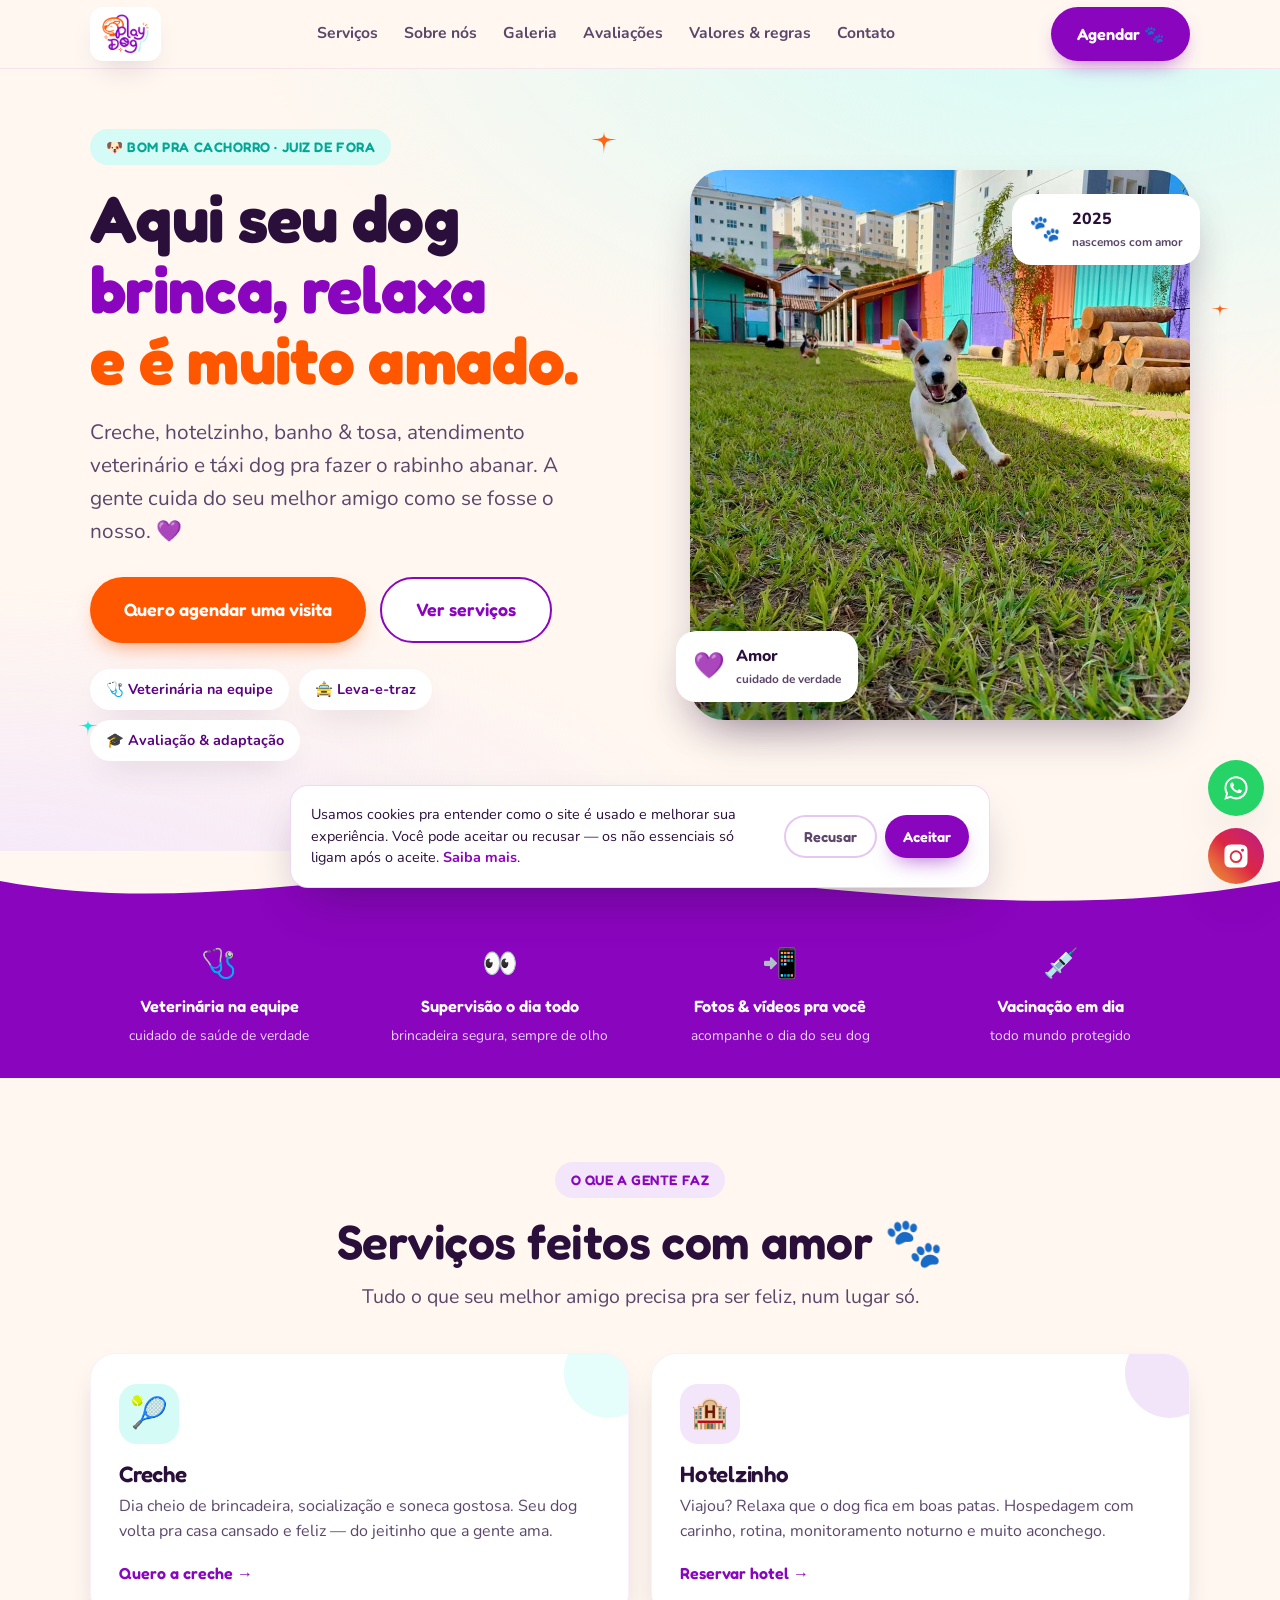
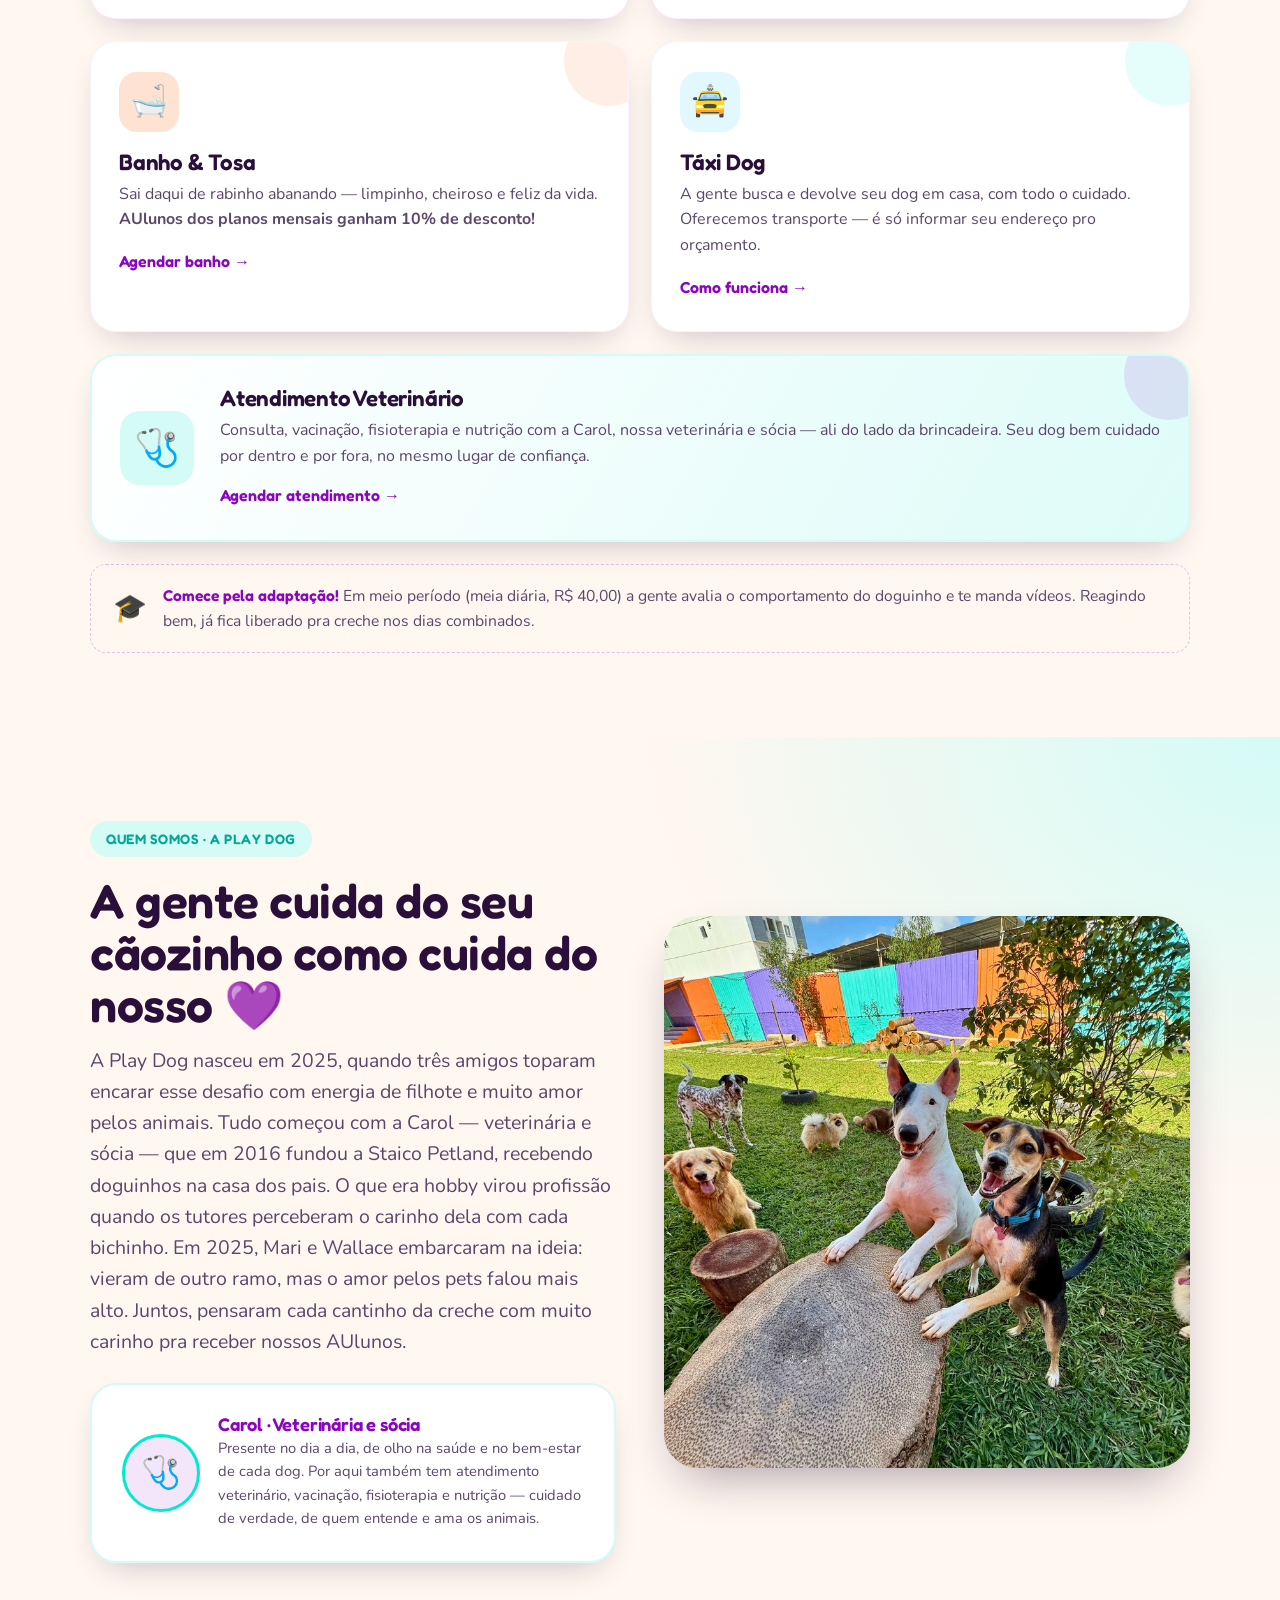
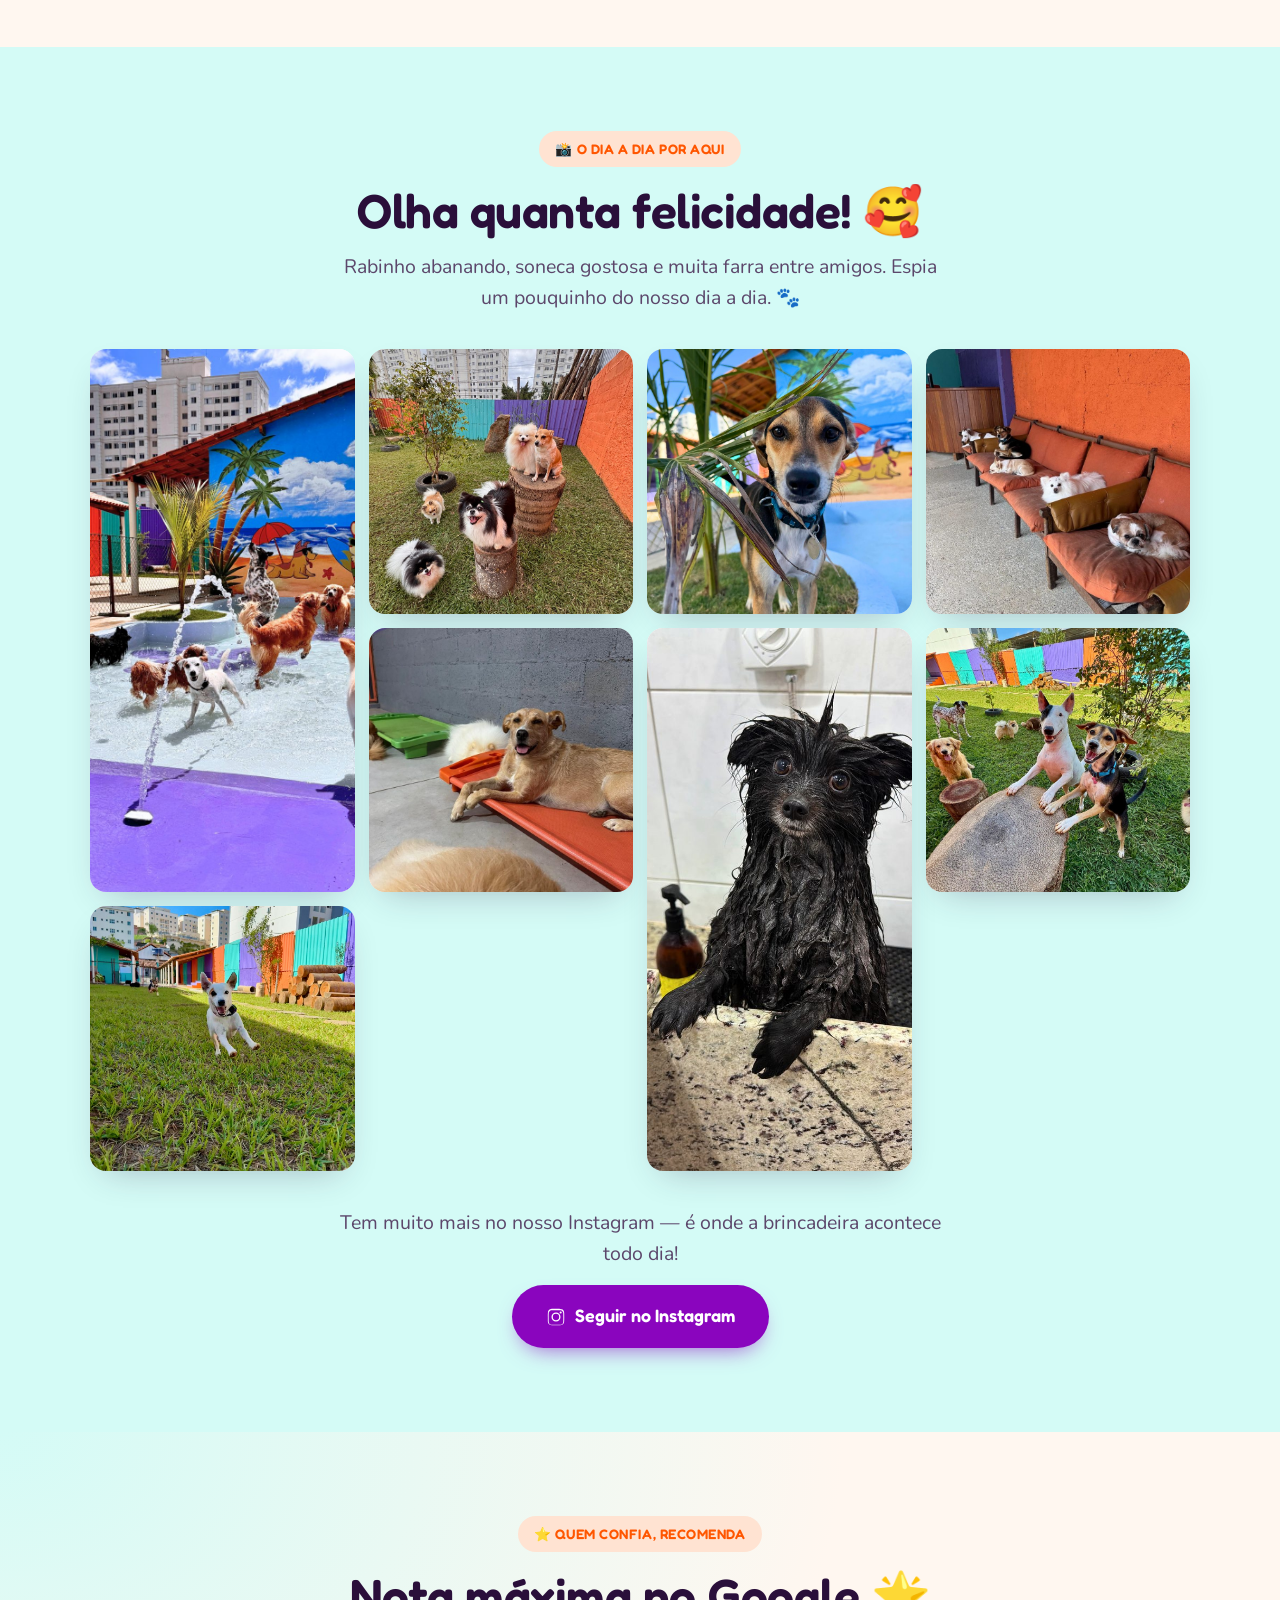
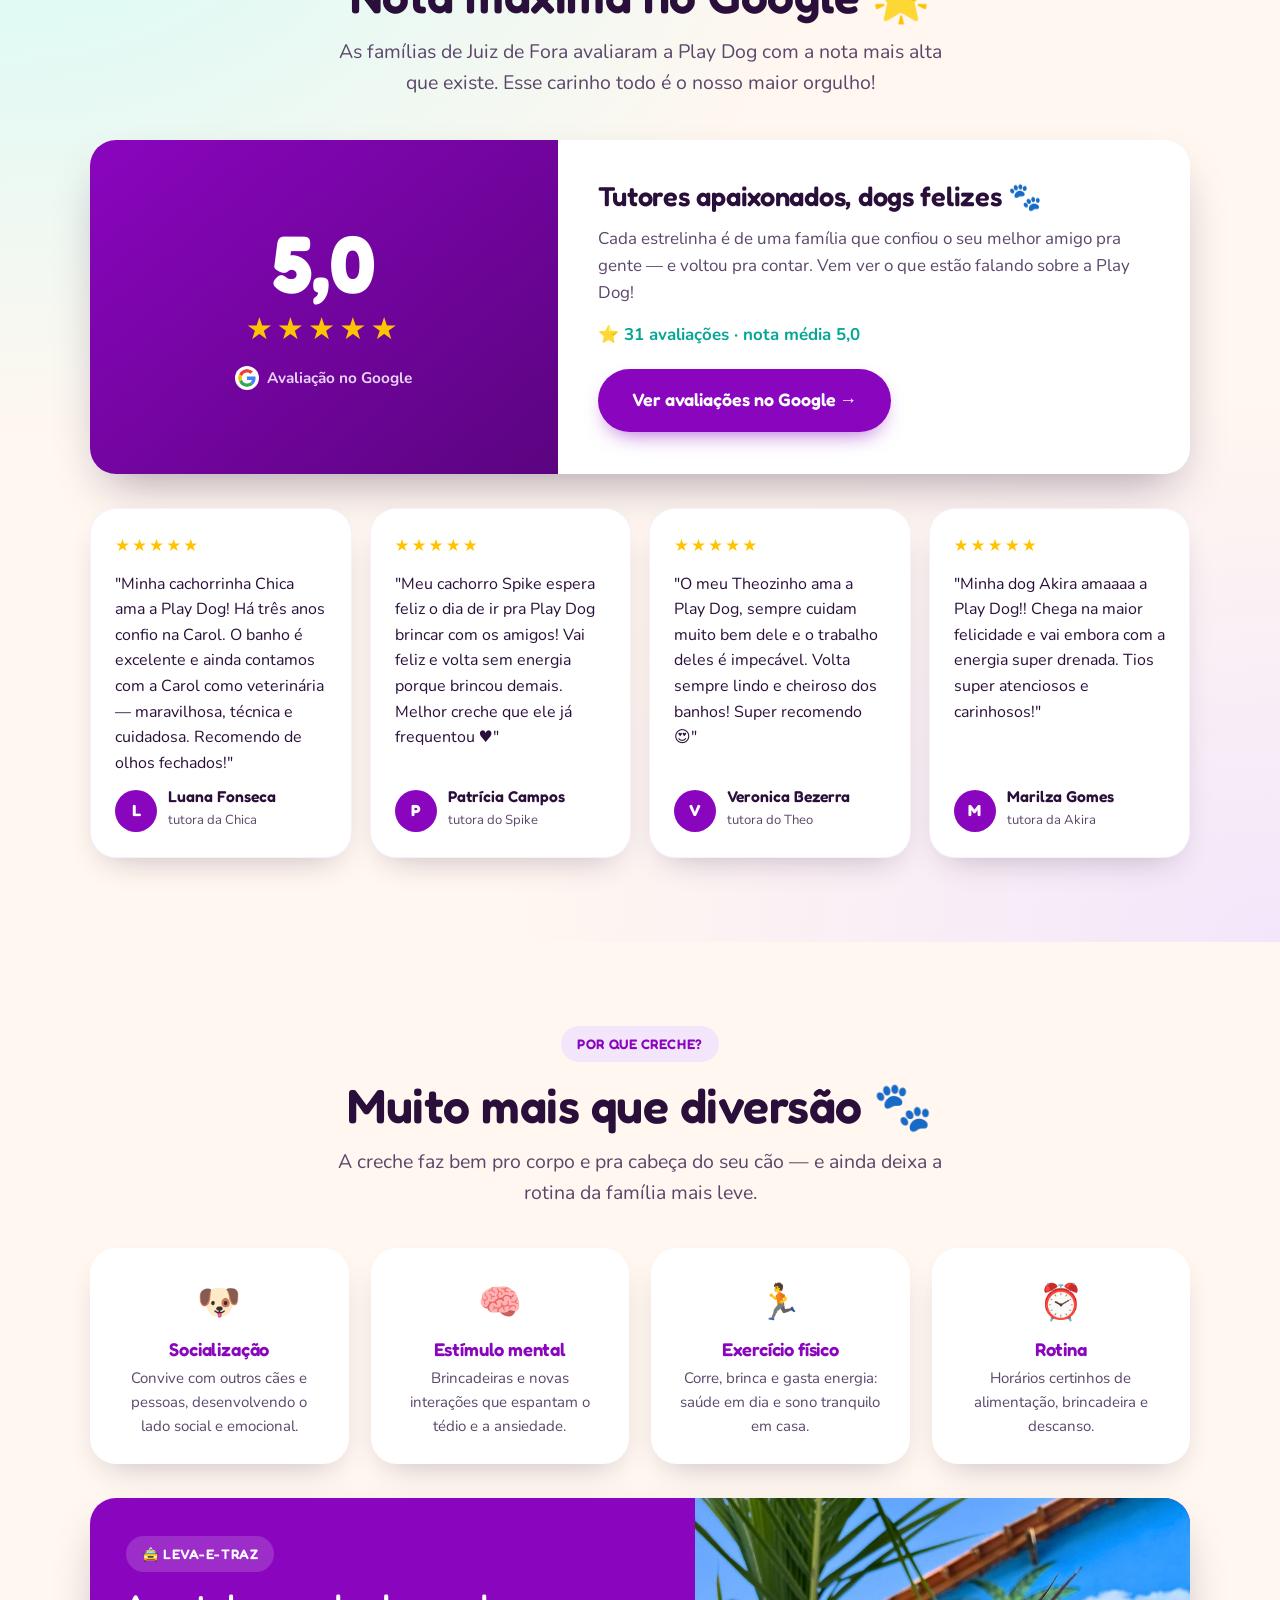
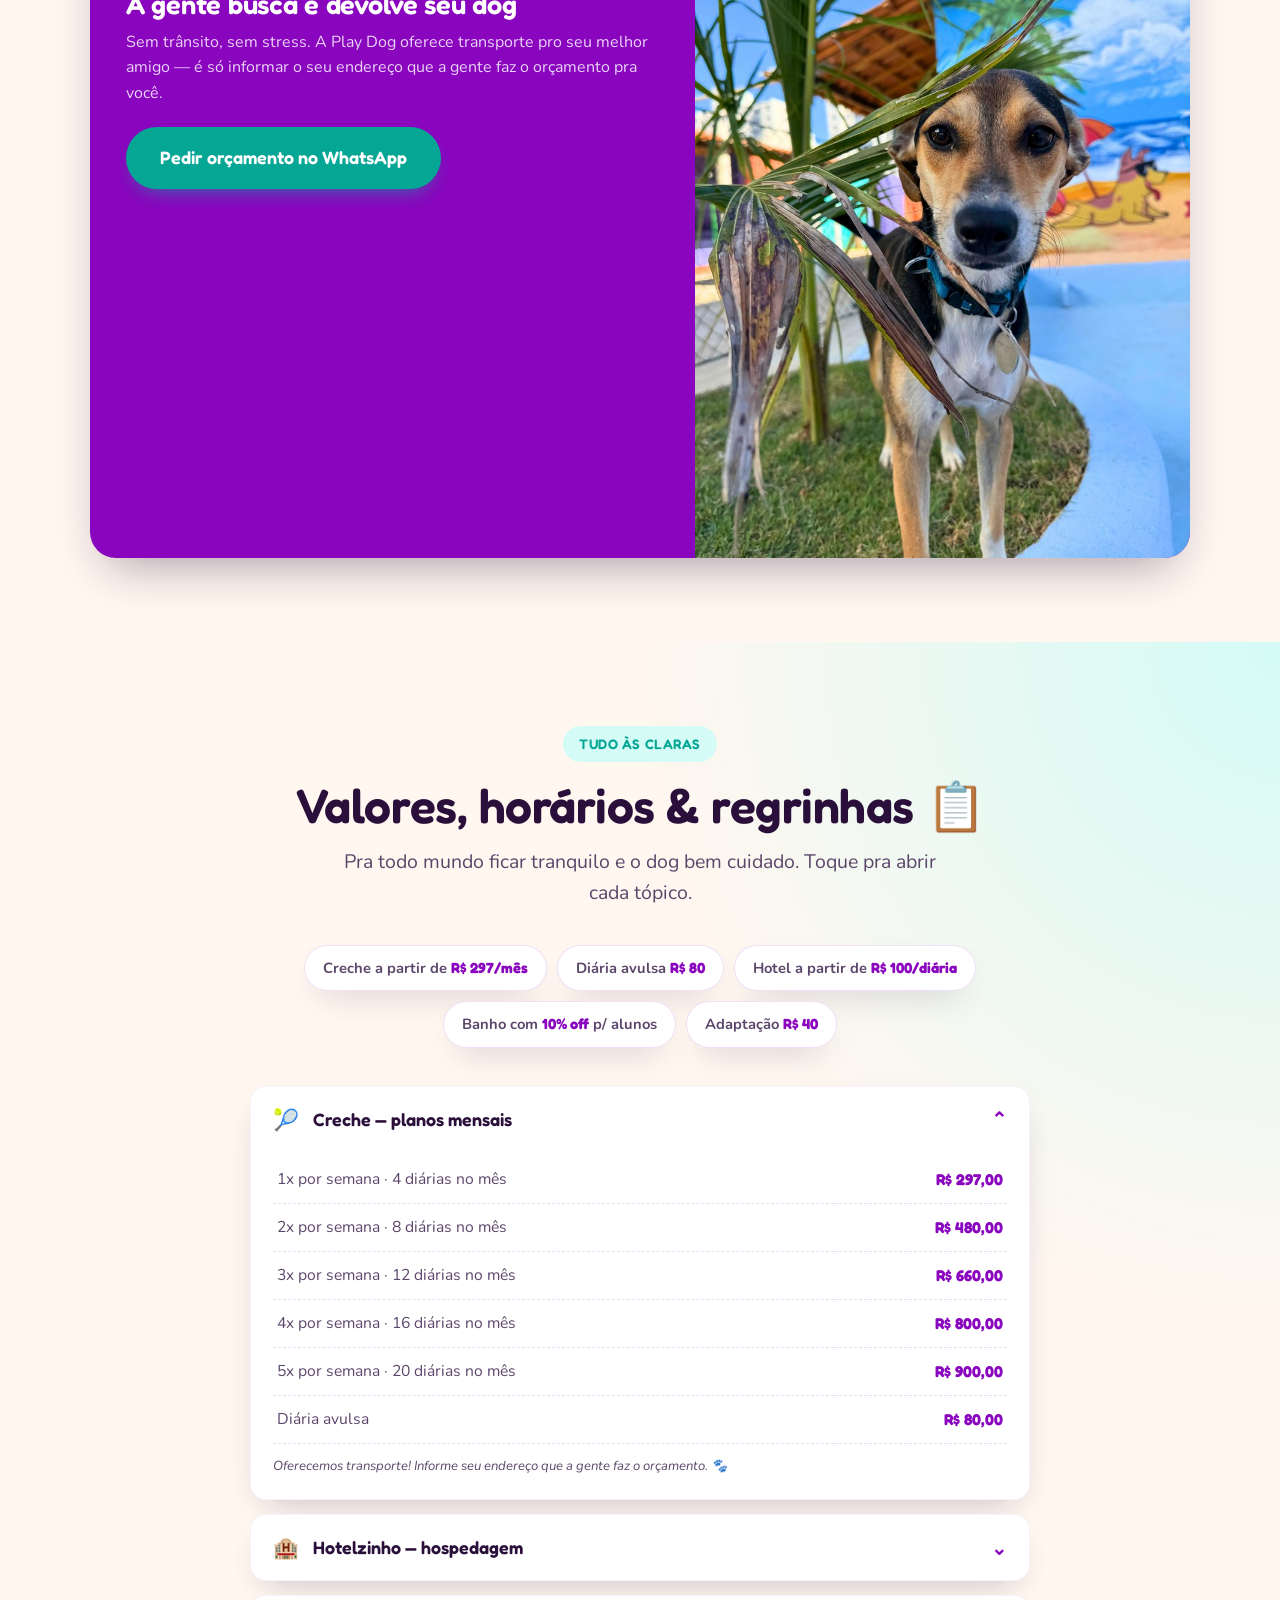
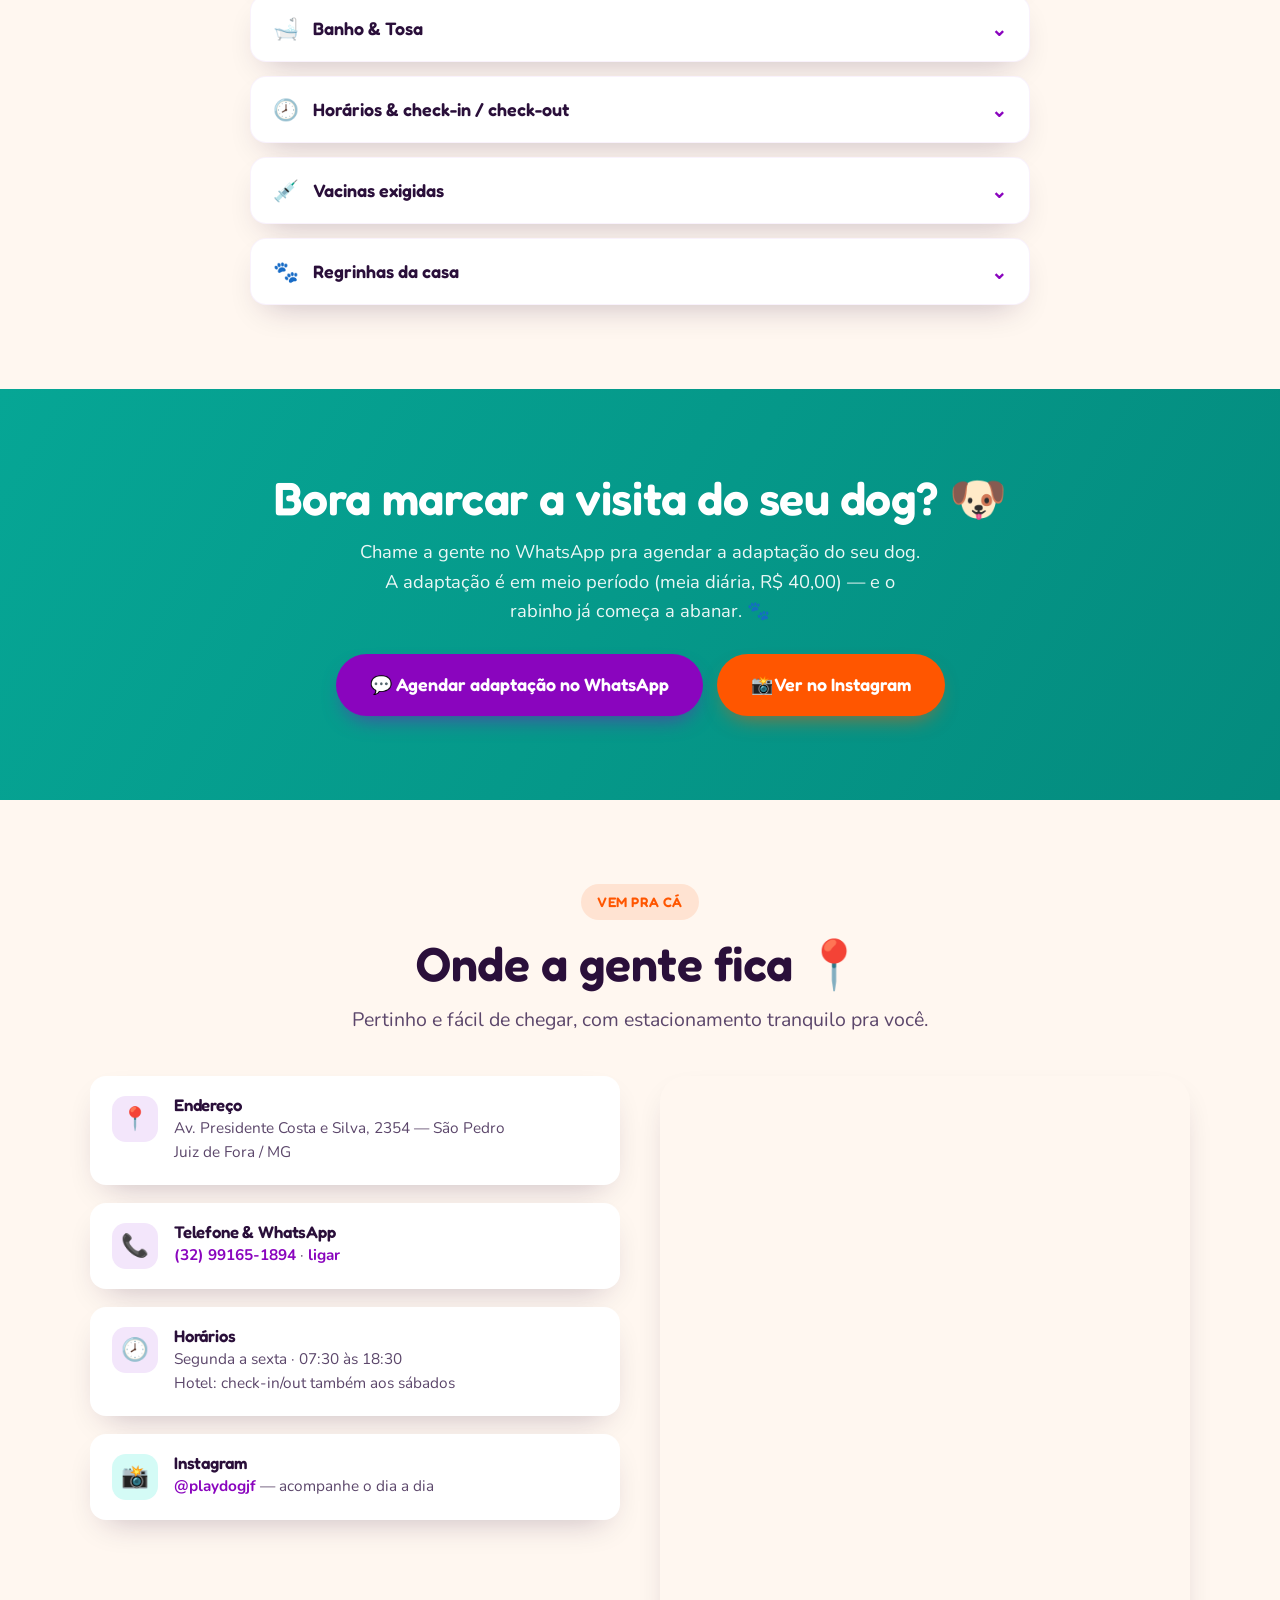
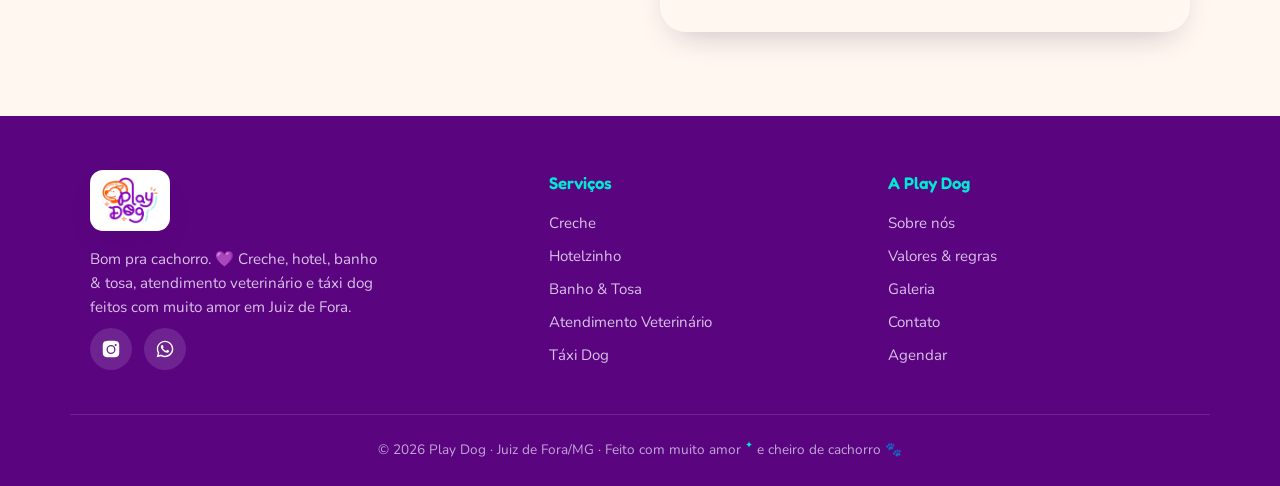
==== commit e9f6f48b: "SEO, conversao, acessibilidade, LGPD e performance (auditoria) SEO/compartilhamento: - JSON-LD Local" ====
--- a/index.html
+++ b/index.html
@@ -3,8 +3,116 @@
 <head>
 <meta charset="UTF-8">
 <meta name="viewport" content="width=device-width, initial-scale=1.0">
+<!-- Consent Mode v2 (LGPD): tudo negado ate o aceite no banner de cookies -->
+<script>
+  window.dataLayer = window.dataLayer || [];
+  function gtag(){dataLayer.push(arguments);}
+  gtag('consent','default',{
+    'ad_storage':'denied','ad_user_data':'denied','ad_personalization':'denied',
+    'analytics_storage':'denied','functionality_storage':'granted','security_storage':'granted',
+    'wait_for_update':500
+  });
+  // >>> PASSO PARA ATIVAR A MEDICAO: crie um container gratuito no Google Tag Manager
+  // (tagmanager.google.com) e cole o ID abaixo entre as aspas, ex.: 'GTM-XXXXXXX'.
+  window.PLAYDOG_GTM_ID = '';
+  if (window.PLAYDOG_GTM_ID) {
+    (function(w,d,s,l,i){w[l]=w[l]||[];w[l].push({'gtm.start':new Date().getTime(),event:'gtm.js'});
+    var f=d.getElementsByTagName(s)[0],j=d.createElement(s),dl=l!='dataLayer'?'&l='+l:'';j.async=true;
+    j.src='https://www.googletagmanager.com/gtm.js?id='+i+dl;f.parentNode.insertBefore(j,f);})(window,document,'script','dataLayer',window.PLAYDOG_GTM_ID);
+  }
+</script>
 <title>Play Dog · Creche, Hotel e Banho & Tosa pra cães em Juiz de Fora</title>
-<meta name="description" content="Creche, hotelzinho, banho &amp; tosa, atendimento veterinário e táxi dog pra seu melhor amigo em Juiz de Fora. Cuidado de verdade, com muito amor. Bom pra cachorro!">
+<meta name="description" content="Creche, hotelzinho, banho &amp; tosa, atendimento veterinário e leva-e-traz pro seu melhor amigo em Juiz de Fora. Nota 5,0 no Google. Cuidado de verdade, com muito amor. Bom pra cachorro!">
+<meta name="robots" content="index, follow, max-image-preview:large">
+<meta name="geo.region" content="BR-MG">
+<meta name="geo.placename" content="Juiz de Fora">
+<meta name="geo.position" content="-21.7726864;-43.380007">
+<meta name="ICBM" content="-21.7726864, -43.380007">
+<link rel="canonical" href="https://playdogjf.com.br/">
+
+<!-- Open Graph (WhatsApp / Instagram / Facebook) -->
+<meta property="og:type" content="website">
+<meta property="og:locale" content="pt_BR">
+<meta property="og:site_name" content="Play Dog">
+<meta property="og:url" content="https://playdogjf.com.br/">
+<meta property="og:title" content="Play Dog · Creche, Hotel e Banho &amp; Tosa pra cães em Juiz de Fora">
+<meta property="og:description" content="Creche, hotelzinho, banho &amp; tosa, atendimento veterinário e leva-e-traz. Nota 5,0 no Google. Bom pra cachorro!">
+<meta property="og:image" content="https://playdogjf.com.br/assets/og-image.jpg">
+<meta property="og:image:width" content="1200">
+<meta property="og:image:height" content="630">
+<meta property="og:image:alt" content="Play Dog — creche para cães em Juiz de Fora">
+<meta name="twitter:card" content="summary_large_image">
+<meta name="twitter:title" content="Play Dog · Creche para cães em Juiz de Fora">
+<meta name="twitter:description" content="Creche, hotel, banho &amp; tosa e leva-e-traz. Nota 5,0 no Google. Bom pra cachorro!">
+<meta name="twitter:image" content="https://playdogjf.com.br/assets/og-image.jpg">
+
+<!-- Favicon / PWA -->
+<link rel="icon" href="/assets/favicon.ico" sizes="any">
+<link rel="icon" type="image/png" sizes="32x32" href="/assets/favicon-32.png">
+<link rel="apple-touch-icon" href="/assets/apple-touch-icon.png">
+<link rel="manifest" href="/site.webmanifest">
+<meta name="theme-color" content="#8A05BE">
+
+<!-- Dados estruturados: negócio local + avaliações reais (Google) -->
+<script type="application/ld+json">
+{
+  "@context": "https://schema.org",
+  "@type": "LocalBusiness",
+  "@id": "https://playdogjf.com.br/#business",
+  "name": "Play Dog | Creche Canina",
+  "description": "Creche, hotelzinho, banho & tosa, atendimento veterinário e leva-e-traz para cães em Juiz de Fora.",
+  "url": "https://playdogjf.com.br/",
+  "telephone": "+5532991651894",
+  "image": "https://playdogjf.com.br/assets/og-image.jpg",
+  "logo": "https://playdogjf.com.br/assets/icon-512.png",
+  "priceRange": "R$$",
+  "currenciesAccepted": "BRL",
+  "paymentAccepted": "Pix, dinheiro, cartão",
+  "founder": { "@type": "Person", "name": "Carol", "jobTitle": "Médica-veterinária e sócia" },
+  "address": {
+    "@type": "PostalAddress",
+    "streetAddress": "Av. Presidente Costa e Silva, 2354 - São Pedro",
+    "addressLocality": "Juiz de Fora",
+    "addressRegion": "MG",
+    "postalCode": "36037-000",
+    "addressCountry": "BR"
+  },
+  "geo": { "@type": "GeoCoordinates", "latitude": -21.7726864, "longitude": -43.380007 },
+  "areaServed": { "@type": "City", "name": "Juiz de Fora" },
+  "openingHoursSpecification": [
+    { "@type": "OpeningHoursSpecification", "dayOfWeek": ["Monday","Tuesday","Wednesday","Thursday","Friday"], "opens": "07:30", "closes": "18:30" }
+  ],
+  "sameAs": [
+    "https://www.instagram.com/playdogjf/",
+    "https://share.google/9OffLM1AnfV3J0Pu3"
+  ],
+  "aggregateRating": { "@type": "AggregateRating", "ratingValue": "5.0", "reviewCount": "31", "bestRating": "5" },
+  "review": [
+    { "@type": "Review", "author": { "@type": "Person", "name": "Luana Fonseca" }, "reviewRating": { "@type": "Rating", "ratingValue": "5" }, "reviewBody": "Minha cachorrinha Chica ama a Play Dog! Há três anos confio na Carol. O banho é excelente e ainda contamos com a Carol como veterinária, que é maravilhosa, técnica e cuidadosa. Recomendo de olhos fechados!" },
+    { "@type": "Review", "author": { "@type": "Person", "name": "Patrícia Campos" }, "reviewRating": { "@type": "Rating", "ratingValue": "5" }, "reviewBody": "Meu cachorro Spike espera feliz o dia de ir para a Play Dog brincar com os amigos! Vai feliz e volta sem energia porque brincou demais. Melhor creche que ele já frequentou." }
+  ],
+  "makesOffer": [
+    { "@type": "Offer", "itemOffered": { "@type": "Service", "name": "Creche para cães" } },
+    { "@type": "Offer", "itemOffered": { "@type": "Service", "name": "Hotelzinho / hospedagem" } },
+    { "@type": "Offer", "itemOffered": { "@type": "Service", "name": "Banho & Tosa" } },
+    { "@type": "Offer", "itemOffered": { "@type": "Service", "name": "Atendimento veterinário" } },
+    { "@type": "Offer", "itemOffered": { "@type": "Service", "name": "Leva-e-traz (transporte para cães)" } }
+  ]
+}
+</script>
+<script type="application/ld+json">
+{
+  "@context": "https://schema.org",
+  "@type": "FAQPage",
+  "mainEntity": [
+    { "@type": "Question", "name": "Quanto custa a creche para cães na Play Dog?", "acceptedAnswer": { "@type": "Answer", "text": "Os planos mensais de creche são: 1x/semana R$ 297, 2x R$ 480, 3x R$ 660, 4x R$ 800 e 5x R$ 900. A diária avulsa é R$ 80. Oferecemos transporte (leva-e-traz) — informe seu endereço para o orçamento." } },
+    { "@type": "Question", "name": "Quanto custa o hotelzinho (hospedagem)?", "acceptedAnswer": { "@type": "Answer", "text": "Porte pequeno R$ 100 por diária e porte médio/grande R$ 120 por diária. O valor final depende do horário do check-out." } },
+    { "@type": "Question", "name": "Quais vacinas são exigidas?", "acceptedAnswer": { "@type": "Answer", "text": "Antirrábica, Gripe (tosse dos canis) e Múltipla (V8/V10). Também é preciso informar o último vermífugo (marca e data) ou apresentar exame de fezes atualizado." } },
+    { "@type": "Question", "name": "Quais são as regras da casa?", "acceptedAnswer": { "@type": "Answer", "text": "Recebemos apenas cães dóceis e sociáveis. Todo cão passa por avaliação e adaptação antes de começar. Fêmeas no cio não podem frequentar, machos de porte médio e grande somente castrados, e o controle de endo e ectoparasitas deve estar sempre em dia." } },
+    { "@type": "Question", "name": "Como começar na Play Dog?", "acceptedAnswer": { "@type": "Answer", "text": "Começa pela adaptação, em meio período (meia diária, R$ 40). Avaliamos o comportamento do doguinho e enviamos vídeos. Reagindo bem, ele já fica liberado para a creche nos dias combinados." } }
+  ]
+}
+</script>
 <link rel="preconnect" href="https://fonts.googleapis.com">
 <link rel="preconnect" href="https://fonts.gstatic.com" crossorigin>
 <link href="https://fonts.googleapis.com/css2?family=Fredoka:wght@400;500;600;700&family=Nunito:ital,wght@0,400;0,500;0,600;0,700;0,800;1,500&display=swap" rel="stylesheet">
@@ -60,7 +168,7 @@
 .btn-roxo:hover{background:var(--roxo-escuro);transform:translateY(-2px)}
 .btn-laranja{background:var(--laranja);color:#fff;box-shadow:0 10px 22px -10px rgba(255,86,0,.7)}
 .btn-laranja:hover{transform:translateY(-2px);box-shadow:0 16px 28px -12px rgba(255,86,0,.8)}
-.btn-turq{background:var(--turquesa);color:var(--roxo-escuro);box-shadow:0 10px 22px -12px rgba(0,233,210,.9)}
+.btn-turq{background:var(--turquesa-tinta);color:#fff;box-shadow:0 10px 22px -12px rgba(6,166,149,.9)}
 .btn-turq:hover{transform:translateY(-2px)}
 .btn-ghost{background:#fff;color:var(--roxo);border:2.5px solid var(--roxo)}
 .btn-ghost:hover{background:var(--roxo);color:#fff}
@@ -81,7 +189,7 @@
 .nav-links a{font-weight:700;font-size:.98rem;color:var(--tinta-suave);transition:color .15s}
 .nav-links a:hover{color:var(--roxo)}
 .nav-cta{display:flex;align-items:center;gap:10px}
-.menu-btn{display:none;background:none;border:none;cursor:pointer;padding:6px}
+.menu-btn{display:none;background:none;border:none;cursor:pointer;padding:11px;min-width:44px;min-height:44px}
 .menu-btn span{display:block;width:24px;height:2.6px;background:var(--roxo);border-radius:2px;margin:5px 0;transition:.25s}
 @media(max-width:860px){
   .nav-links{
@@ -92,7 +200,7 @@
   .nav-links.open{max-height:340px}
   .nav-links a{padding:15px 20px;width:100%;border-top:1px solid rgba(138,5,190,.06)}
   .menu-btn{display:block}
-  .nav .btn{display:none}
+  .nav .btn{padding:9px 14px;font-size:.86rem}
   .menu-btn.x span:nth-child(1){transform:translateY(7.6px) rotate(45deg)}
   .menu-btn.x span:nth-child(2){opacity:0}
   .menu-btn.x span:nth-child(3){transform:translateY(-7.6px) rotate(-45deg)}
@@ -270,8 +378,8 @@
 .acc-head .ah-ico{font-size:1.3rem}
 .acc-head .chev{margin-left:auto;color:var(--roxo);transition:transform .25s;font-size:1.2rem}
 .acc-item.open .chev{transform:rotate(180deg)}
-.acc-body{max-height:0;overflow:hidden;transition:max-height .3s ease}
-.acc-item.open .acc-body{max-height:1600px}
+.acc-body{max-height:0;overflow:hidden;visibility:hidden;transition:max-height .3s ease,visibility .3s ease}
+.acc-item.open .acc-body{max-height:2000px;visibility:visible}
 .acc-body-inner{padding:0 22px 22px;color:var(--tinta-suave)}
 .acc-body-inner ul{list-style:none;display:flex;flex-direction:column;gap:9px}
 .acc-body-inner li{display:flex;gap:10px;align-items:flex-start}
@@ -282,9 +390,9 @@
 .price-note{font-size:.82rem;margin-top:12px;color:var(--tinta-suave);font-style:italic}
 
 /* ===================== CTA AGENDAR ===================== */
-.cta-agendar{background:linear-gradient(120deg,var(--turquesa) 0%,#1ad4c4 100%);color:var(--roxo-escuro);text-align:center}
+.cta-agendar{background:linear-gradient(120deg,#06A695 0%,#048b7e 100%);color:#fff;text-align:center}
 .cta-agendar h2{font-size:clamp(2rem,5vw,2.9rem);margin-bottom:14px}
-.cta-agendar p{font-size:1.15rem;max-width:560px;margin:0 auto 28px;color:#0a5f57}
+.cta-agendar p{font-size:1.15rem;max-width:560px;margin:0 auto 28px;color:rgba(255,255,255,.92)}
 .cta-agendar .btn-row{display:flex;gap:14px;justify-content:center;flex-wrap:wrap}
 
 /* ===================== CONTATO ===================== */
@@ -352,7 +460,7 @@
 a:focus-visible,button:focus-visible{outline:3px solid var(--laranja);outline-offset:3px;border-radius:8px}
 .brand-logo{display:inline-flex;align-items:center}
 .logo-badge{background:#fff;border-radius:13px;padding:7px 12px;box-shadow:var(--sombra);display:inline-flex;align-items:center}
-.logo-img{display:block;width:47px;height:40px;background:url("[data-uri]") center/contain no-repeat}
+.logo-img{display:block;width:47px;height:40px;background:url("assets/logo.png") center/contain no-repeat}
 .logo-img.lg{width:56px;height:47px}
 .foot-logo-wrap{margin-bottom:14px}
 /* ===== fotos reais preenchendo os cards ===== */
@@ -378,10 +486,36 @@
 .rb-chips{display:flex;gap:10px;flex-wrap:wrap;margin-top:2px}
 .rb-chip{display:inline-flex;align-items:center;gap:7px;background:var(--turquesa-fundo);color:var(--turquesa-tinta);font-weight:700;font-size:.84rem;padding:7px 14px;border-radius:999px}
 .rb-text .btn{align-self:flex-start;margin-top:8px}
-@media(max-width:760px){.review-band{grid-template-columns:1fr}.rb-text{text-align:center;align-items:center}.rb-text .btn{align-self:center}}
+.review-band>div,.transporte-band>div{min-width:0}
+@media(max-width:760px){.review-band{grid-template-columns:1fr}.rb-score{padding:38px 22px}.rb-text{text-align:center;align-items:center;padding:30px 22px}.rb-text .btn{align-self:center}.review-band .btn,.transporte-band .btn{white-space:normal;text-align:center}.transporte-band .tb-text{padding:32px 24px}}
+/* ===== resumo de precos ===== */
+.price-strip{display:flex;flex-wrap:wrap;gap:10px;justify-content:center;max-width:820px;margin:36px auto 0}
+.price-strip .ps-item{background:#fff;border:1px solid rgba(138,5,190,.12);border-radius:999px;padding:10px 18px;font-weight:700;color:var(--tinta-suave);box-shadow:var(--sombra);font-size:.92rem}
+.price-strip .ps-item b{color:var(--roxo);font-family:'Fredoka'}
+/* ===== depoimentos reais (Google) ===== */
+.rev-cards{display:grid;grid-template-columns:repeat(auto-fit,minmax(258px,1fr));gap:18px;margin-top:34px}
+.rev-card{background:#fff;border-radius:var(--raio);padding:24px;box-shadow:var(--sombra);border:1px solid rgba(138,5,190,.06);display:flex;flex-direction:column;gap:12px}
+.rev-stars{color:#FFC400;font-size:1.05rem;letter-spacing:2px}
+.rev-card p{color:var(--tinta);font-size:1rem;line-height:1.6;margin:0}
+.rev-author{display:flex;align-items:center;gap:11px;margin-top:auto}
+.rev-avatar{width:42px;height:42px;border-radius:50%;flex:none;display:flex;align-items:center;justify-content:center;font-family:'Fredoka';font-weight:700;color:#fff;background:var(--roxo)}
+.rev-author b{font-family:'Fredoka';font-weight:600;color:var(--tinta);font-size:.98rem;display:block;line-height:1.2}
+.rev-author small{color:var(--tinta-suave);font-size:.82rem}
+/* ===== skip link (a11y) ===== */
+.skip-link{position:absolute;left:-9999px;top:0;z-index:200;background:var(--roxo);color:#fff;padding:12px 18px;border-radius:0 0 12px 0;font-weight:700}
+.skip-link:focus{left:0}
+/* ===== banner de cookies (LGPD) ===== */
+.cookie-banner{position:fixed;left:12px;right:12px;bottom:12px;z-index:120;background:#fff;border:1px solid rgba(138,5,190,.15);box-shadow:var(--sombra-forte);border-radius:18px;padding:18px 20px;display:none;flex-wrap:wrap;align-items:center;gap:14px;max-width:700px;margin:0 auto}
+.cookie-banner.show{display:flex}
+.cookie-banner p{margin:0;flex:1 1 280px;color:var(--tinta);font-size:.9rem;line-height:1.5}
+.cookie-banner a{color:var(--roxo);font-weight:700}
+.cookie-banner .ck-actions{display:flex;gap:8px;flex-wrap:wrap}
+.cookie-banner .btn{padding:11px 18px;font-size:.9rem}
+.btn-ghost-sm{background:#fff;color:var(--tinta-suave);border:2px solid rgba(138,5,190,.22)}
 </style>
 </head>
 <body>
+<a class="skip-link" href="#conteudo">Pular para o conteúdo</a>
 
 <!-- ============ HEADER ============ -->
 <header>
@@ -398,13 +532,15 @@
       <a href="#contato">Contato</a>
     </nav>
     <div class="nav-cta">
-      <a href="#agendar" class="btn btn-roxo">Agendar 🐾</a>
+      <a href="https://wa.me/5532991651894?text=Oi!%20Vim%20pelo%20site%20e%20quero%20agendar%20meu%20dog%20na%20Play%20Dog." target="_blank" rel="noopener" class="btn btn-roxo" data-cta="header">Agendar 🐾</a>
       <button class="menu-btn" id="menuBtn" aria-label="Abrir menu" aria-expanded="false">
         <span></span><span></span><span></span>
       </button>
     </div>
   </div>
 </header>
+
+<main id="conteudo">
 
 <!-- ============ HERO ============ -->
 <section class="hero" id="topo">
@@ -422,7 +558,7 @@
       <p class="sub">Creche, hotelzinho, banho &amp; tosa, atendimento veterinário e táxi dog pra fazer o rabinho abanar.
         A gente cuida do seu melhor amigo como se fosse o nosso. 💜</p>
       <div class="hero-ctas">
-        <a href="#agendar" class="btn btn-laranja btn-lg">Quero agendar uma visita</a>
+        <a href="https://wa.me/5532991651894?text=Oi!%20Quero%20agendar%20uma%20visita%20e%20a%20adapta%C3%A7%C3%A3o%20do%20meu%20dog%20na%20Play%20Dog." target="_blank" rel="noopener" class="btn btn-laranja btn-lg" data-cta="hero">Quero agendar uma visita</a>
         <a href="#servicos" class="btn btn-ghost btn-lg">Ver serviços</a>
       </div>
       <div class="hero-chips">
@@ -433,7 +569,7 @@
     </div>
     <div class="hero-photo">
       <div class="photo-card">
-        <img src="assets/hero-correndo.jpg" alt="Cachorro correndo feliz no gramado da Play Dog" width="975" height="1300">
+        <img src="assets/hero-correndo.jpg" alt="Cachorro correndo feliz no gramado da Play Dog" width="975" height="1300" fetchpriority="high" decoding="async">
       </div>
       <div class="float-badge fb-1"><span class="fb-emoji">💜</span><div>Amor<small>cuidado de verdade</small></div></div>
       <div class="float-badge fb-2"><span class="fb-emoji">🐾</span><div>2025<small>nascemos com amor</small></div></div>
@@ -469,21 +605,21 @@
         <div class="ico">🎾</div>
         <h3>Creche</h3>
         <p>Dia cheio de brincadeira, socialização e soneca gostosa. Seu dog volta pra casa cansado e feliz — do jeitinho que a gente ama.</p>
-        <a href="#agendar" class="card-link">Quero a creche →</a>
+        <a href="https://wa.me/5532991651894?text=Oi!%20Quero%20saber%20sobre%20a%20Creche%20da%20Play%20Dog." target="_blank" rel="noopener" class="card-link" data-cta="creche">Quero a creche →</a>
       </div>
       <div class="card hotel">
         <span class="corner"></span>
         <div class="ico">🏨</div>
         <h3>Hotelzinho</h3>
         <p>Viajou? Relaxa que o dog fica em boas patas. Hospedagem com carinho, rotina, monitoramento noturno e muito aconchego.</p>
-        <a href="#agendar" class="card-link">Reservar hotel →</a>
+        <a href="https://wa.me/5532991651894?text=Oi!%20Quero%20reservar%20o%20Hotelzinho%20da%20Play%20Dog." target="_blank" rel="noopener" class="card-link" data-cta="hotel">Reservar hotel →</a>
       </div>
       <div class="card banho">
         <span class="corner"></span>
         <div class="ico">🛁</div>
         <h3>Banho &amp; Tosa</h3>
         <p>Sai daqui de rabinho abanando — limpinho, cheiroso e feliz da vida. <b>AUlunos dos planos mensais ganham 10% de desconto!</b></p>
-        <a href="#agendar" class="card-link">Agendar banho →</a>
+        <a href="https://wa.me/5532991651894?text=Oi!%20Quero%20agendar%20Banho%20%26%20Tosa%20na%20Play%20Dog." target="_blank" rel="noopener" class="card-link" data-cta="banho">Agendar banho →</a>
       </div>
       <div class="card transp">
         <span class="corner"></span>
@@ -498,7 +634,7 @@
         <div class="vet-wide-text">
           <h3>Atendimento Veterinário</h3>
           <p>Consulta, vacinação, fisioterapia e nutrição com a Carol, nossa veterinária e sócia — ali do lado da brincadeira. Seu dog bem cuidado por dentro e por fora, no mesmo lugar de confiança.</p>
-          <a href="#agendar" class="card-link">Agendar atendimento →</a>
+          <a href="https://wa.me/5532991651894?text=Oi!%20Quero%20o%20atendimento%20veterin%C3%A1rio%20da%20Play%20Dog." target="_blank" rel="noopener" class="card-link" data-cta="vet">Agendar atendimento →</a>
         </div>
       </div>
     </div>
@@ -579,13 +715,31 @@
       <div class="rb-text">
         <h3>Tutores apaixonados, dogs felizes 🐾</h3>
         <p>Cada estrelinha é de uma família que confiou o seu melhor amigo pra gente — e voltou pra contar. Vem ver o que estão falando sobre a Play Dog!</p>
-        <div class="rb-chips">
-          <span class="rb-chip">💜 Atendimento nota 10</span>
-          <span class="rb-chip">🐾 Cães bem cuidados</span>
-          <span class="rb-chip">😍 Tutores recomendam</span>
-        </div>
-        <a class="btn btn-roxo btn-lg" href="https://share.google/9OffLM1AnfV3J0Pu3" target="_blank" rel="noopener">Ver avaliações no Google →</a>
-      </div>
+        <p style="font-weight:700;color:var(--turquesa-tinta);margin:2px 0 0">⭐ 31 avaliações · nota média 5,0</p>
+        <a class="btn btn-roxo btn-lg" href="https://share.google/9OffLM1AnfV3J0Pu3" target="_blank" rel="noopener" data-cta="google-reviews">Ver avaliações no Google →</a>
+      </div>
+    </div>
+    <div class="rev-cards">
+      <article class="rev-card">
+        <div class="rev-stars" aria-label="5 de 5 estrelas">★★★★★</div>
+        <p>"Minha cachorrinha Chica ama a Play Dog! Há três anos confio na Carol. O banho é excelente e ainda contamos com a Carol como veterinária — maravilhosa, técnica e cuidadosa. Recomendo de olhos fechados!"</p>
+        <div class="rev-author"><span class="rev-avatar" aria-hidden="true">L</span><span><b>Luana Fonseca</b><small>tutora da Chica</small></span></div>
+      </article>
+      <article class="rev-card">
+        <div class="rev-stars" aria-label="5 de 5 estrelas">★★★★★</div>
+        <p>"Meu cachorro Spike espera feliz o dia de ir pra Play Dog brincar com os amigos! Vai feliz e volta sem energia porque brincou demais. Melhor creche que ele já frequentou ♥️"</p>
+        <div class="rev-author"><span class="rev-avatar" aria-hidden="true">P</span><span><b>Patrícia Campos</b><small>tutora do Spike</small></span></div>
+      </article>
+      <article class="rev-card">
+        <div class="rev-stars" aria-label="5 de 5 estrelas">★★★★★</div>
+        <p>"O meu Theozinho ama a Play Dog, sempre cuidam muito bem dele e o trabalho deles é impecável. Volta sempre lindo e cheiroso dos banhos! Super recomendo 😍"</p>
+        <div class="rev-author"><span class="rev-avatar" aria-hidden="true">V</span><span><b>Veronica Bezerra</b><small>tutora do Theo</small></span></div>
+      </article>
+      <article class="rev-card">
+        <div class="rev-stars" aria-label="5 de 5 estrelas">★★★★★</div>
+        <p>"Minha dog Akira amaaaa a Play Dog!! Chega na maior felicidade e vai embora com a energia super drenada. Tios super atenciosos e carinhosos!"</p>
+        <div class="rev-author"><span class="rev-avatar" aria-hidden="true">M</span><span><b>Marilza Gomes</b><small>tutora da Akira</small></span></div>
+      </article>
     </div>
   </div>
 </section>
@@ -627,6 +781,13 @@
     <p class="lead">Pra todo mundo ficar tranquilo e o dog bem cuidado. Toque pra abrir cada tópico.</p>
   </div>
   <div class="wrap">
+    <div class="price-strip">
+      <span class="ps-item">Creche a partir de <b>R$ 297/mês</b></span>
+      <span class="ps-item">Diária avulsa <b>R$ 80</b></span>
+      <span class="ps-item">Hotel a partir de <b>R$ 100/diária</b></span>
+      <span class="ps-item">Banho com <b>10% off</b> p/ alunos</span>
+      <span class="ps-item">Adaptação <b>R$ 40</b></span>
+    </div>
     <div class="acc">
       <div class="acc-item open">
         <button class="acc-head"><span class="ah-ico">🎾</span> Creche — planos mensais <span class="chev">⌄</span></button>
@@ -727,7 +888,7 @@
         </div>
         <div class="info-row">
           <div class="ir-ico">📞</div>
-          <div><h4>Telefone &amp; WhatsApp</h4><p><a href="https://wa.me/5532991651894" target="_blank" rel="noopener">(32) 99165-1894</a></p></div>
+          <div><h4>Telefone &amp; WhatsApp</h4><p><a href="https://wa.me/5532991651894" target="_blank" rel="noopener" data-cta="contato">(32) 99165-1894</a> · <a href="tel:+5532991651894">ligar</a></p></div>
         </div>
         <div class="info-row">
           <div class="ir-ico">🕗</div>
@@ -745,6 +906,8 @@
   </div>
 </section>
 
+</main>
+
 <!-- ============ FOOTER ============ -->
 <footer>
   <div class="wrap foot-grid">
@@ -794,27 +957,78 @@
   </a>
 </div>
 
+<!-- Banner de consentimento (LGPD) -->
+<div class="cookie-banner" id="cookieBanner" role="dialog" aria-label="Aviso de cookies">
+  <p>Usamos cookies pra entender como o site é usado e melhorar sua experiência. Você pode aceitar ou recusar — os não essenciais só ligam após o aceite. <a href="/politica-de-privacidade.html">Saiba mais</a>.</p>
+  <div class="ck-actions">
+    <button class="btn btn-ghost-sm" id="ckReject" type="button">Recusar</button>
+    <button class="btn btn-roxo" id="ckAccept" type="button">Aceitar</button>
+  </div>
+</div>
+
 <script>
   // ano no footer
-  document.getElementById('ano').textContent = new Date().getFullYear();
+  var anoEl = document.getElementById('ano'); if (anoEl) anoEl.textContent = new Date().getFullYear();
 
   // menu mobile
   const menuBtn = document.getElementById('menuBtn');
   const navLinks = document.getElementById('navLinks');
-  menuBtn.addEventListener('click', () => {
-    const open = navLinks.classList.toggle('open');
-    menuBtn.classList.toggle('x', open);
-    menuBtn.setAttribute('aria-expanded', open);
+  if (menuBtn && navLinks) {
+    menuBtn.addEventListener('click', () => {
+      const open = navLinks.classList.toggle('open');
+      menuBtn.classList.toggle('x', open);
+      menuBtn.setAttribute('aria-expanded', open);
+    });
+    navLinks.querySelectorAll('a').forEach(a => a.addEventListener('click', () => {
+      navLinks.classList.remove('open'); menuBtn.classList.remove('x');
+      menuBtn.setAttribute('aria-expanded', 'false');
+    }));
+  }
+
+  // acordeão de valores/regras (acessível: aria-expanded sincronizado)
+  document.querySelectorAll('.acc-head').forEach(btn => {
+    const item = btn.parentElement;
+    btn.setAttribute('aria-expanded', item.classList.contains('open') ? 'true' : 'false');
+    btn.addEventListener('click', () => {
+      const open = item.classList.toggle('open');
+      btn.setAttribute('aria-expanded', open ? 'true' : 'false');
+    });
   });
-  navLinks.querySelectorAll('a').forEach(a => a.addEventListener('click', () => {
-    navLinks.classList.remove('open'); menuBtn.classList.remove('x');
-    menuBtn.setAttribute('aria-expanded', false);
-  }));
-
-  // acordeão de valores/regras
-  document.querySelectorAll('.acc-head').forEach(btn => {
-    btn.addEventListener('click', () => btn.parentElement.classList.toggle('open'));
+
+  // medição: clique no WhatsApp = lead (vai pro dataLayer do GTM)
+  window.dataLayer = window.dataLayer || [];
+  document.querySelectorAll('a[href*="wa.me"]').forEach(a => {
+    a.addEventListener('click', () => {
+      window.dataLayer.push({ event: 'generate_lead', lead_source: 'whatsapp', cta: a.getAttribute('data-cta') || 'outro' });
+    });
   });
+
+  // consentimento de cookies (LGPD) + Consent Mode
+  (function(){
+    var KEY = 'playdog_consent';
+    var banner = document.getElementById('cookieBanner');
+    function apply(granted){
+      if (typeof gtag === 'function') {
+        gtag('consent','update',{
+          'ad_storage': granted ? 'granted' : 'denied',
+          'ad_user_data': granted ? 'granted' : 'denied',
+          'ad_personalization': granted ? 'granted' : 'denied',
+          'analytics_storage': granted ? 'granted' : 'denied'
+        });
+      }
+    }
+    var saved = null; try { saved = localStorage.getItem(KEY); } catch(e){}
+    if (saved === 'granted') { apply(true); }
+    else if (saved === 'denied') { apply(false); }
+    else if (banner) { banner.classList.add('show'); }
+    function choose(granted){
+      try { localStorage.setItem(KEY, granted ? 'granted' : 'denied'); } catch(e){}
+      apply(granted);
+      if (banner) banner.classList.remove('show');
+    }
+    var ok = document.getElementById('ckAccept'); if (ok) ok.addEventListener('click', function(){ choose(true); });
+    var no = document.getElementById('ckReject'); if (no) no.addEventListener('click', function(){ choose(false); });
+  })();
 </script>
 </body>
 </html>
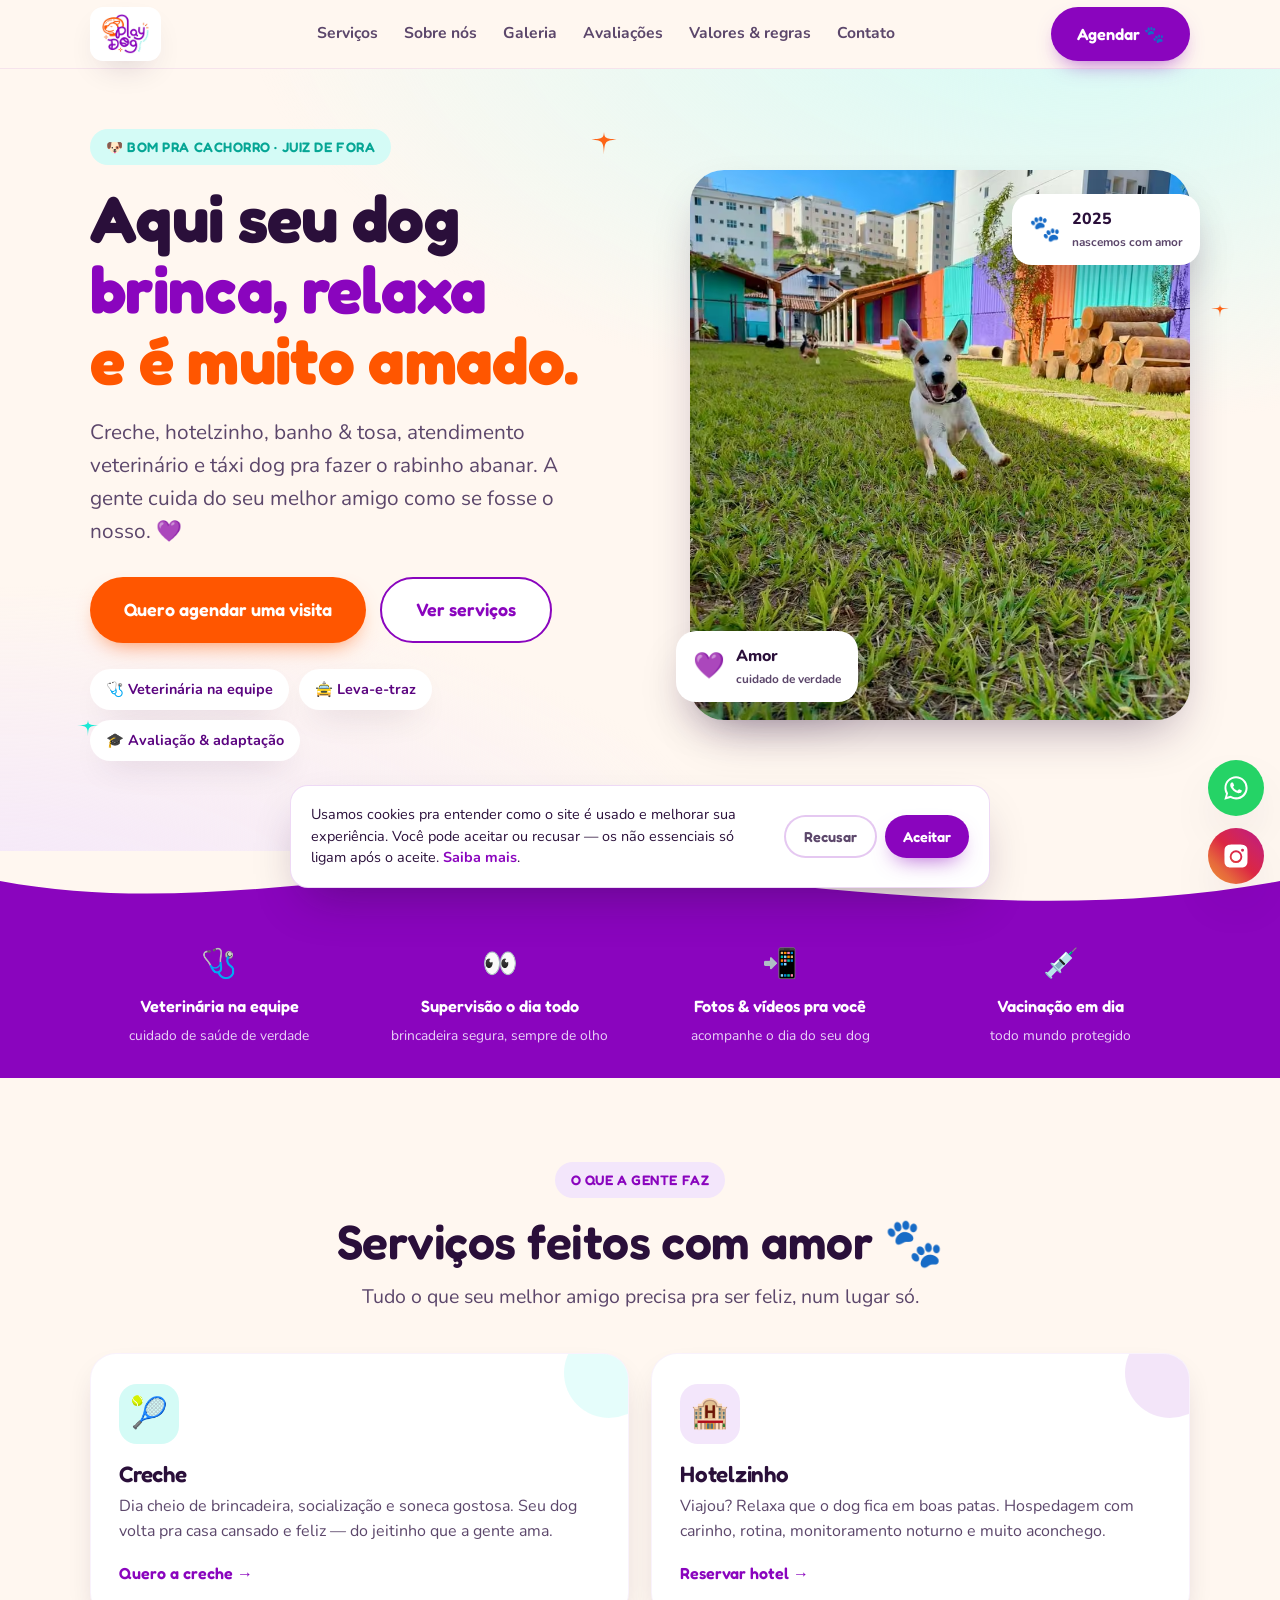
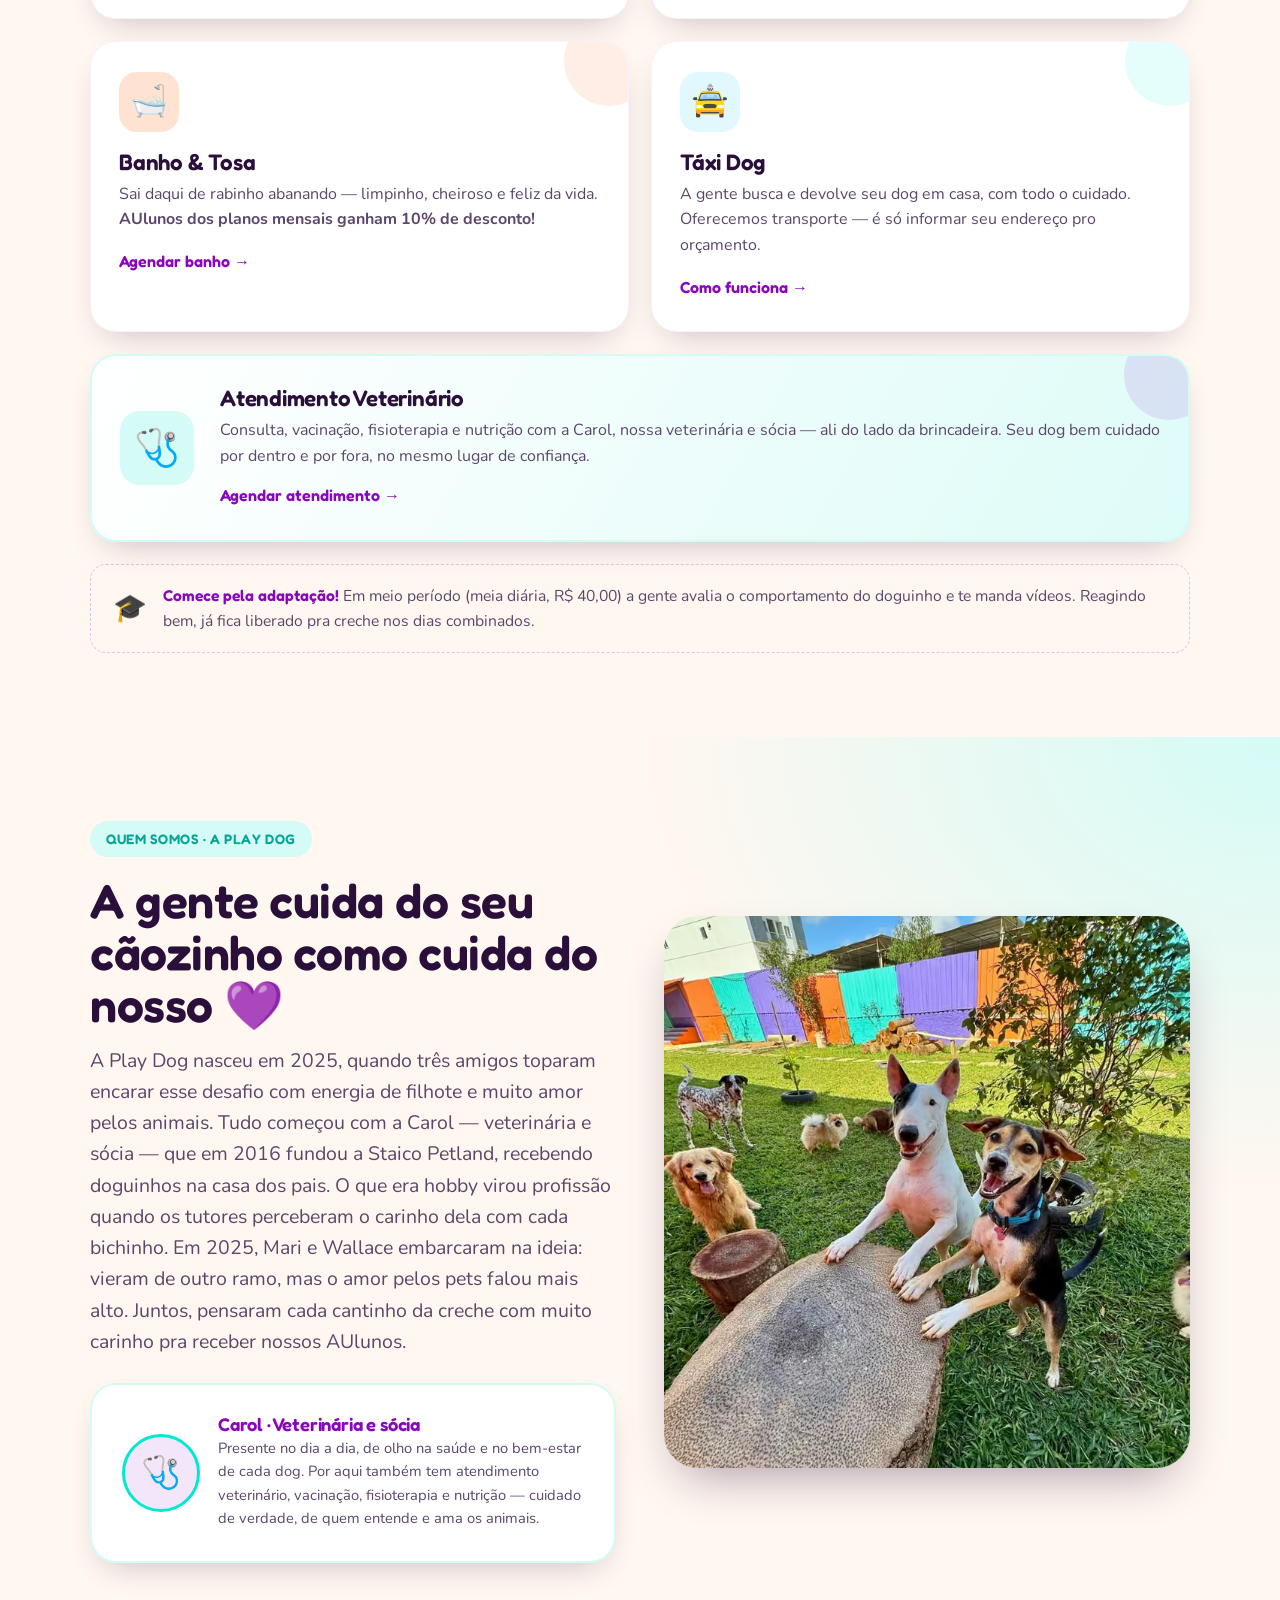
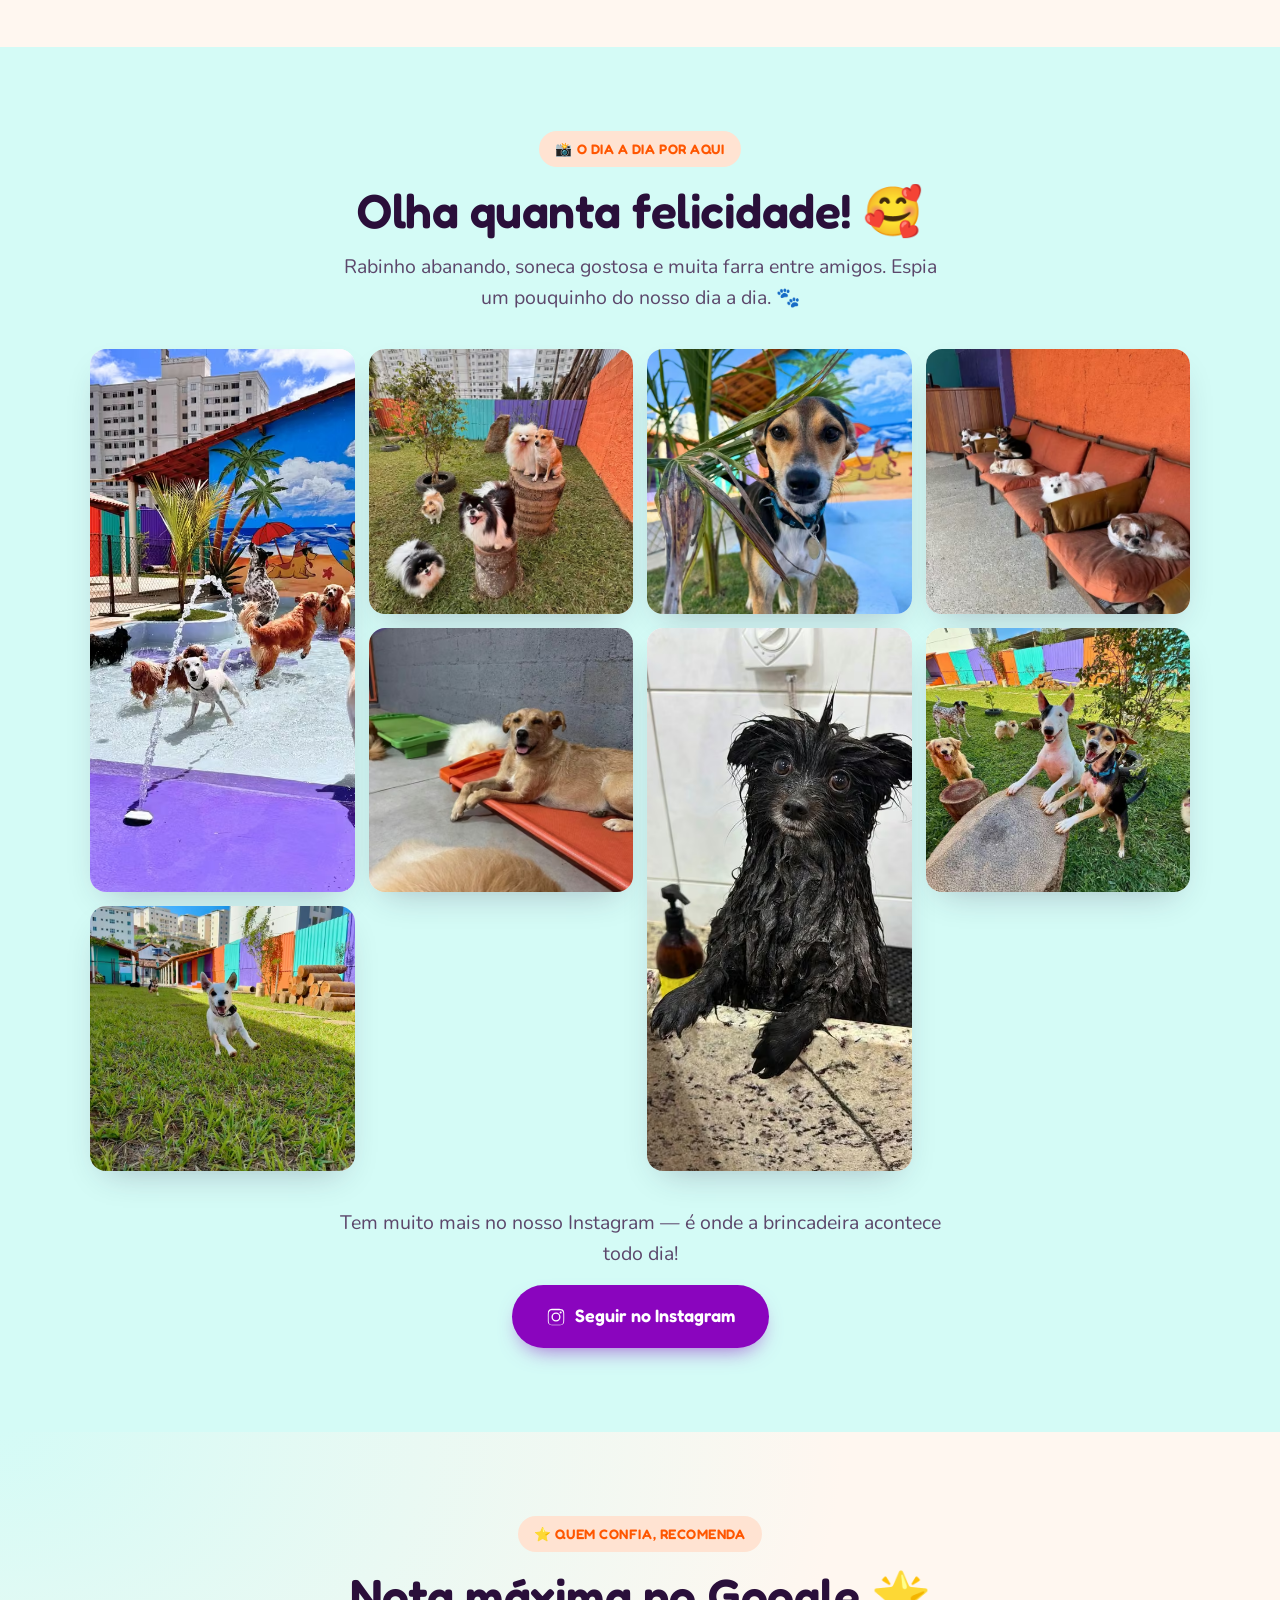
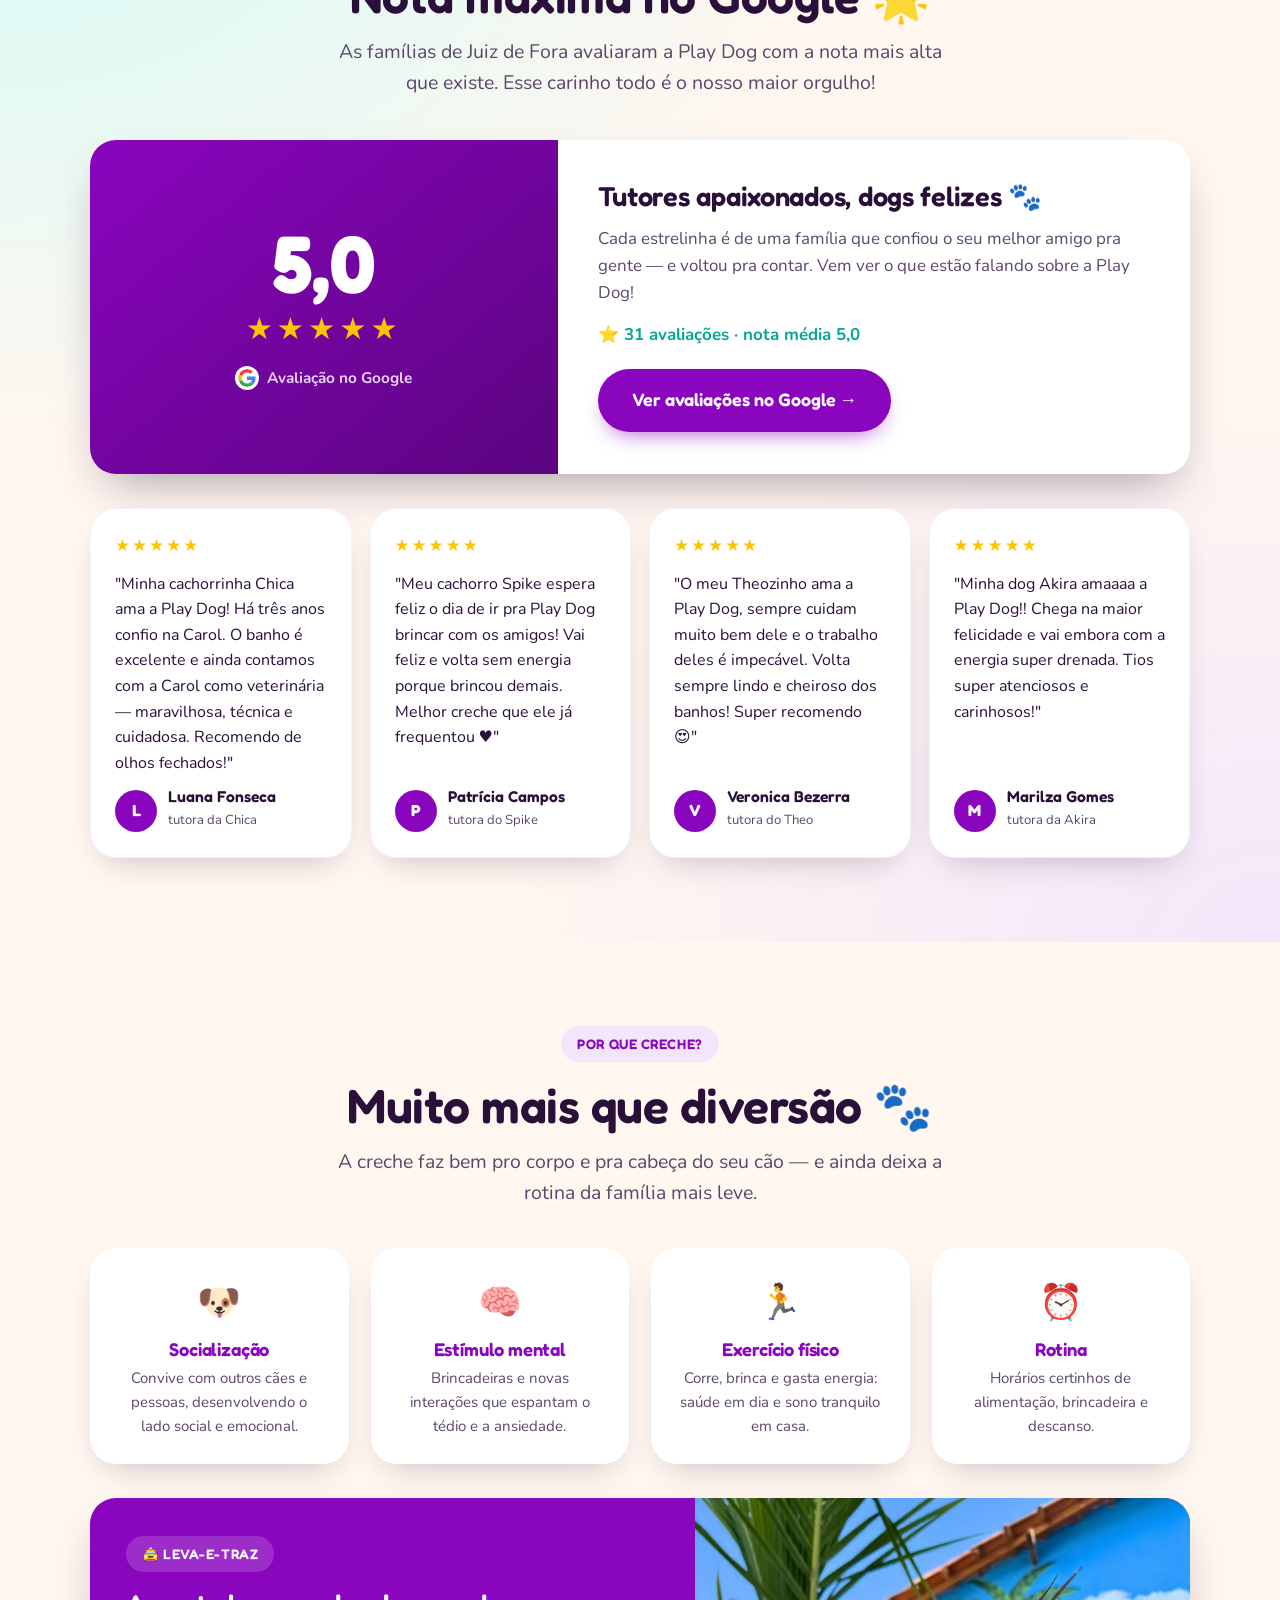
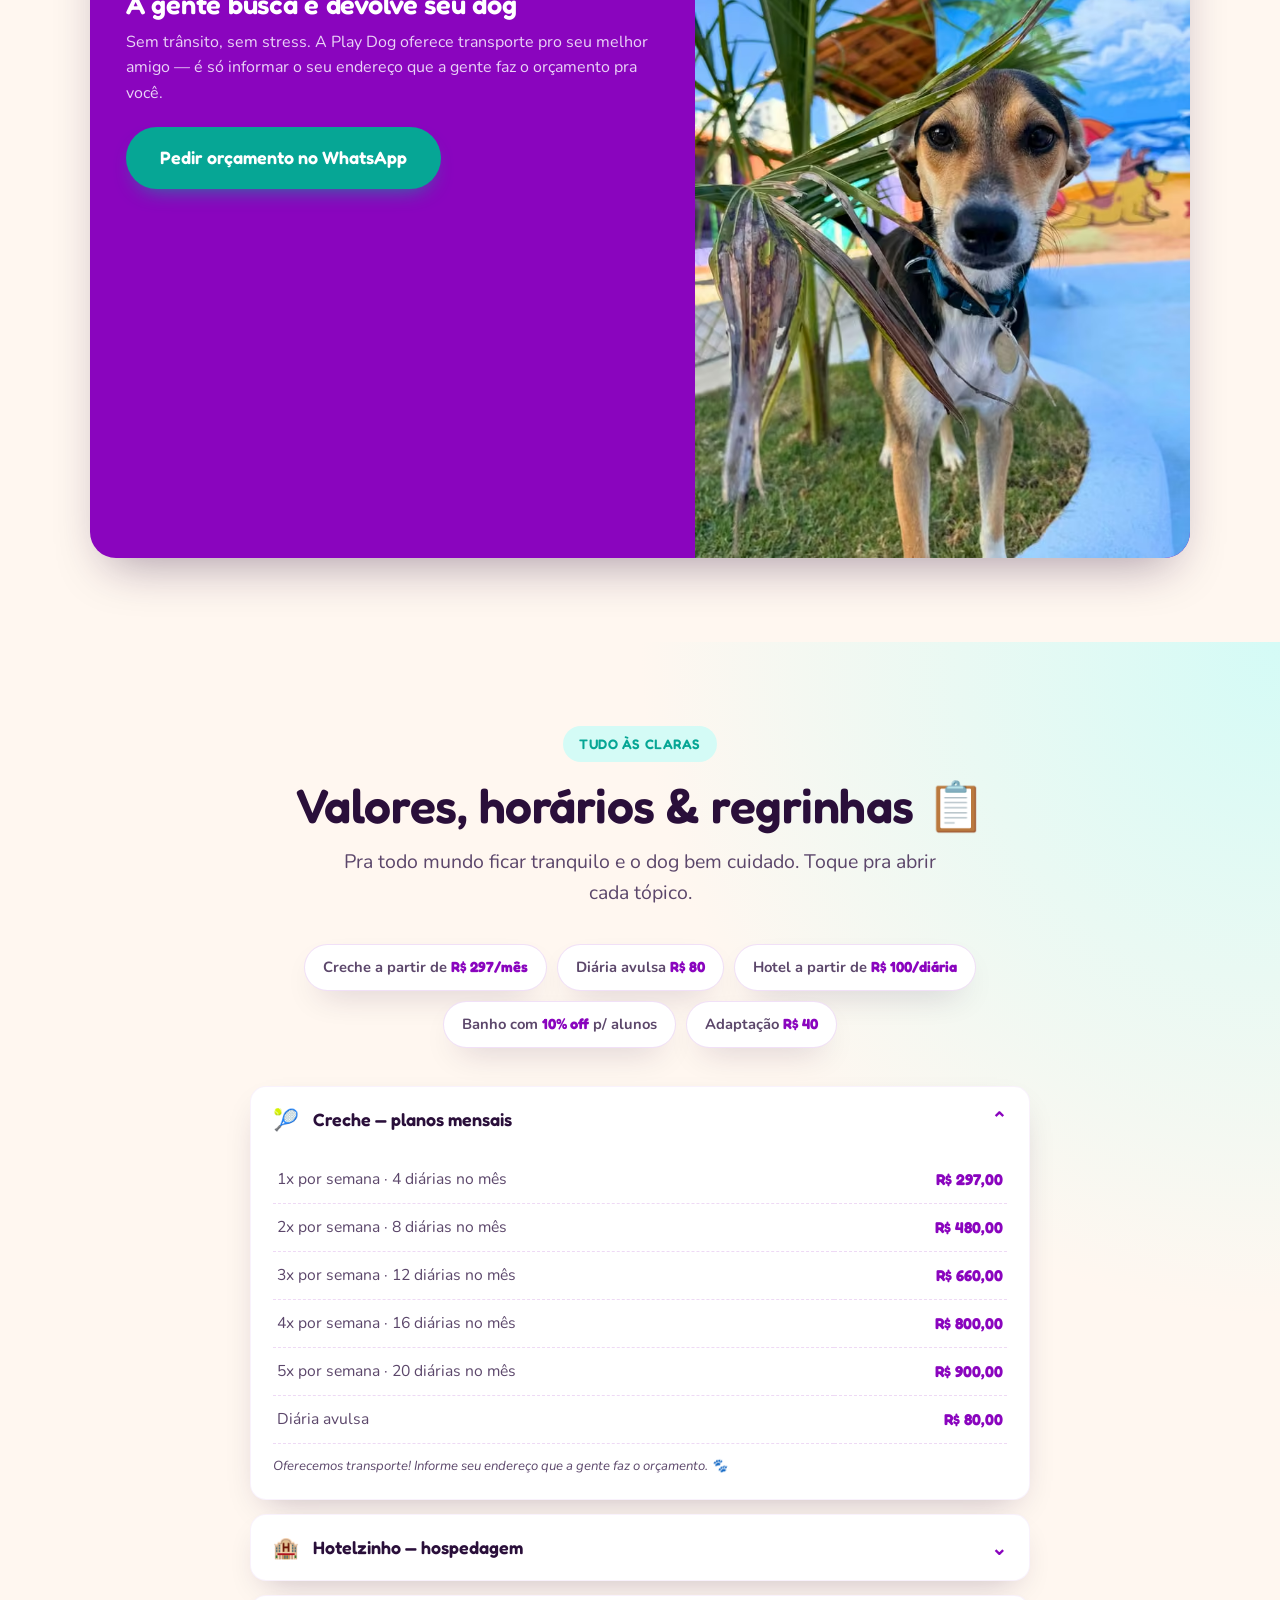
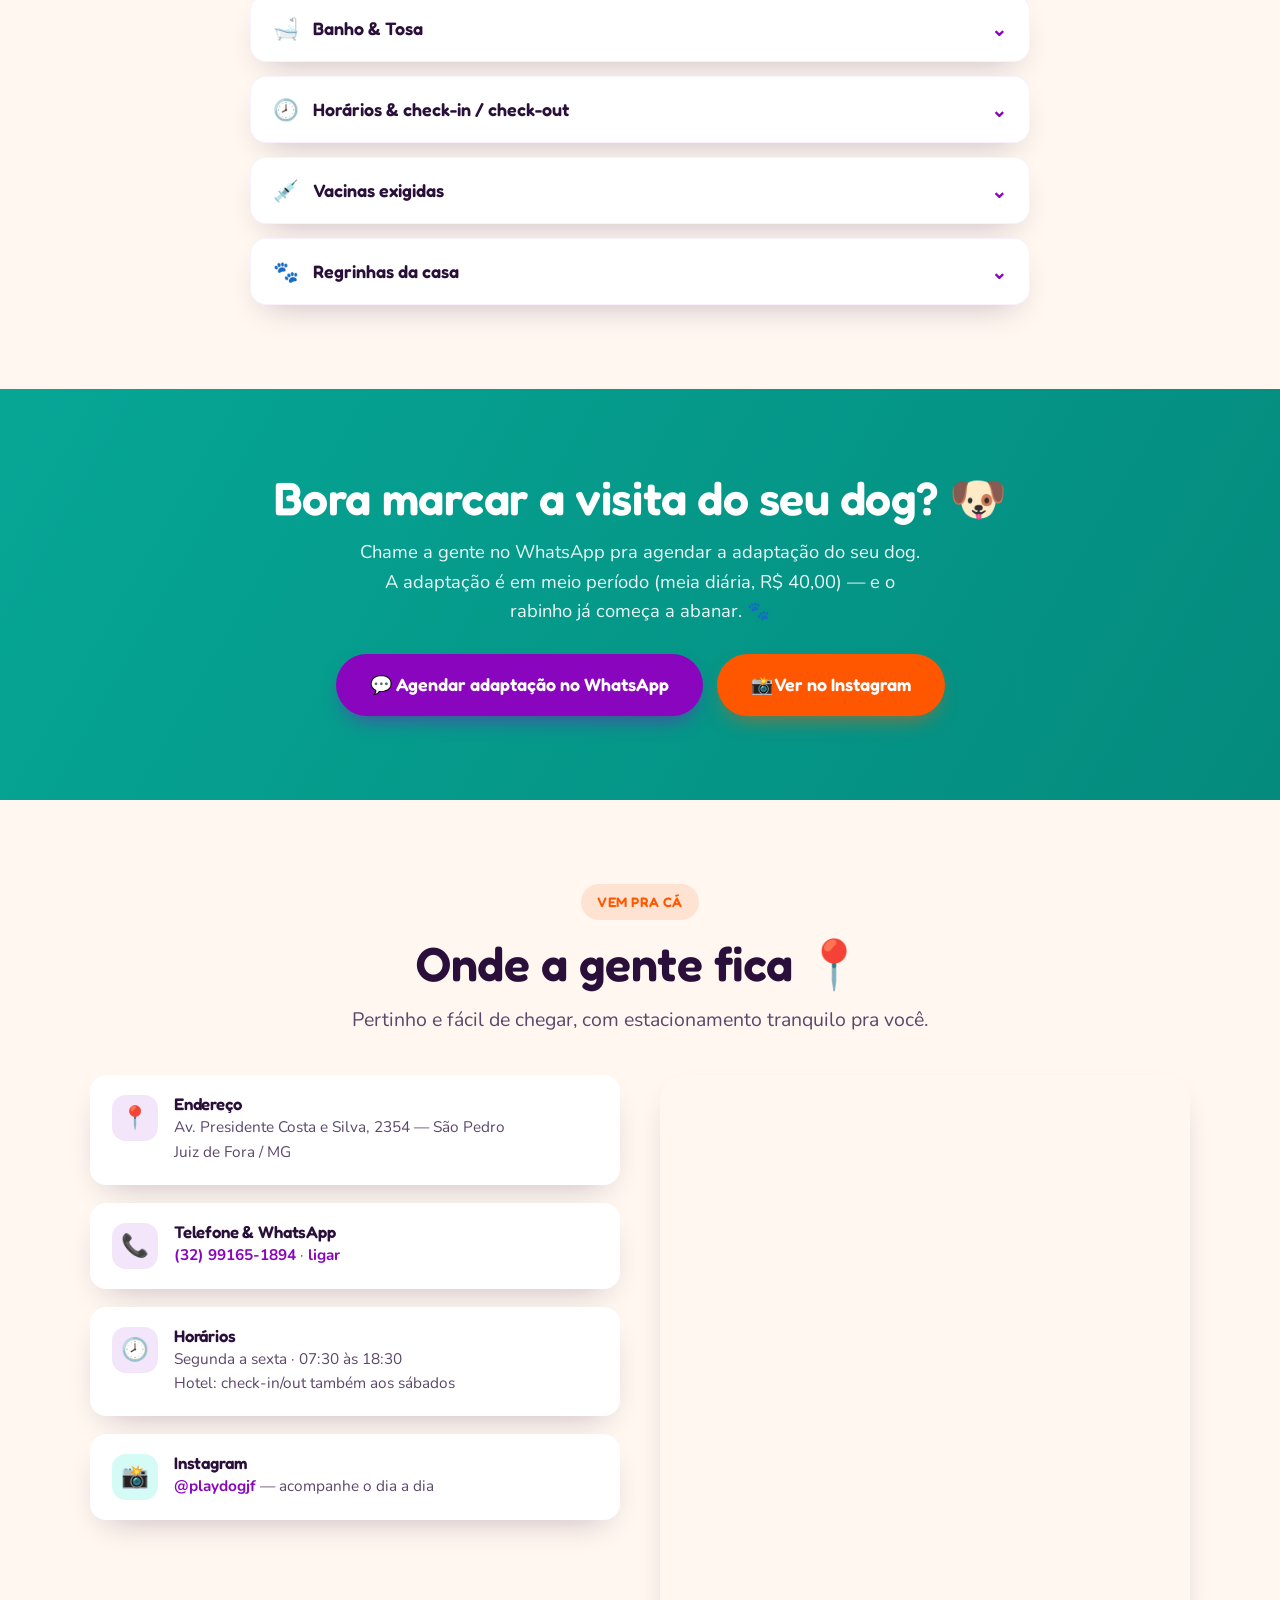
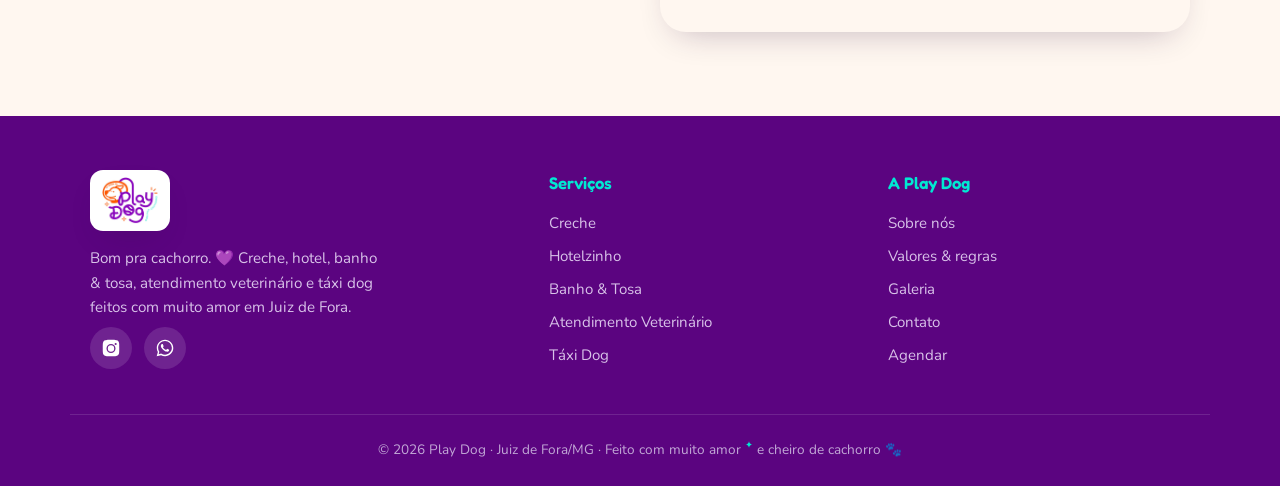
==== commit cbd4f1ac: "Otimiza imagens: AVIF/WebP via <picture> (1,8MB -> 515KB) - Gera versoes .avif e .webp redimensionad" ====
--- a/index.html
+++ b/index.html
@@ -464,6 +464,7 @@
 .logo-img.lg{width:56px;height:47px}
 .foot-logo-wrap{margin-bottom:14px}
 /* ===== fotos reais preenchendo os cards ===== */
+picture{display:contents}
 .photo-card img{width:100%;height:100%;object-fit:cover;display:block}
 .gal-item{background:#fff}
 .gal-item img{width:100%;height:100%;object-fit:cover;display:block}
@@ -569,7 +570,7 @@
     </div>
     <div class="hero-photo">
       <div class="photo-card">
-        <img src="assets/hero-correndo.jpg" alt="Cachorro correndo feliz no gramado da Play Dog" width="975" height="1300" fetchpriority="high" decoding="async">
+        <picture><source type="image/avif" srcset="assets/hero-correndo.avif"><source type="image/webp" srcset="assets/hero-correndo.webp"><img src="assets/hero-correndo.jpg" alt="Cachorro correndo feliz no gramado da Play Dog" width="975" height="1300" fetchpriority="high" decoding="async"></picture>
       </div>
       <div class="float-badge fb-1"><span class="fb-emoji">💜</span><div>Amor<small>cuidado de verdade</small></div></div>
       <div class="float-badge fb-2"><span class="fb-emoji">🐾</span><div>2025<small>nascemos com amor</small></div></div>
@@ -662,7 +663,7 @@
       </div>
     </div>
     <div class="photo-card" style="aspect-ratio:4/4.2">
-      <img src="assets/galeria-turma.jpg" alt="Turma de cachorros felizes na creche Play Dog" width="825" height="1100">
+      <picture><source type="image/avif" srcset="assets/galeria-turma.avif"><source type="image/webp" srcset="assets/galeria-turma.webp"><img src="assets/galeria-turma.jpg" alt="Turma de cachorros felizes na creche Play Dog" width="825" height="1100"></picture>
     </div>
   </div>
 </section>
@@ -676,14 +677,14 @@
   </div>
   <div class="wrap">
     <div class="gal-grid">
-      <div class="gal-item tall"><img src="assets/creche-piscina.jpg" alt="Cães se divertindo na piscininha da Play Dog" loading="lazy"></div>
-      <div class="gal-item"><img src="assets/galeria-lulus.jpg" alt="Lulus da Pomerânia na creche Play Dog" loading="lazy"></div>
-      <div class="gal-item"><img src="assets/creche-mural.jpg" alt="Cãozinho no espaço com mural de praia" loading="lazy"></div>
-      <div class="gal-item"><img src="assets/hotel-sofa.jpg" alt="Cães descansando no sofá da Play Dog" loading="lazy"></div>
-      <div class="gal-item"><img src="assets/hotel-caminha.jpg" alt="Cão descansando na caminha do hotelzinho" loading="lazy"></div>
-      <div class="gal-item tall"><img src="assets/banho.jpg" alt="Cãozinho tomando banho na Play Dog" loading="lazy"></div>
-      <div class="gal-item"><img src="assets/galeria-turma.jpg" alt="Turma de cães posando felizes na Play Dog" loading="lazy"></div>
-      <div class="gal-item"><img src="assets/hero-correndo.jpg" alt="Cachorro correndo feliz no gramado da Play Dog" loading="lazy"></div>
+      <div class="gal-item tall"><picture><source type="image/avif" srcset="assets/creche-piscina.avif"><source type="image/webp" srcset="assets/creche-piscina.webp"><img src="assets/creche-piscina.jpg" alt="Cães se divertindo na piscininha da Play Dog" loading="lazy"></picture></div>
+      <div class="gal-item"><picture><source type="image/avif" srcset="assets/galeria-lulus.avif"><source type="image/webp" srcset="assets/galeria-lulus.webp"><img src="assets/galeria-lulus.jpg" alt="Lulus da Pomerânia na creche Play Dog" loading="lazy"></picture></div>
+      <div class="gal-item"><picture><source type="image/avif" srcset="assets/creche-mural.avif"><source type="image/webp" srcset="assets/creche-mural.webp"><img src="assets/creche-mural.jpg" alt="Cãozinho no espaço com mural de praia" loading="lazy"></picture></div>
+      <div class="gal-item"><picture><source type="image/avif" srcset="assets/hotel-sofa.avif"><source type="image/webp" srcset="assets/hotel-sofa.webp"><img src="assets/hotel-sofa.jpg" alt="Cães descansando no sofá da Play Dog" loading="lazy"></picture></div>
+      <div class="gal-item"><picture><source type="image/avif" srcset="assets/hotel-caminha.avif"><source type="image/webp" srcset="assets/hotel-caminha.webp"><img src="assets/hotel-caminha.jpg" alt="Cão descansando na caminha do hotelzinho" loading="lazy"></picture></div>
+      <div class="gal-item tall"><picture><source type="image/avif" srcset="assets/banho.avif"><source type="image/webp" srcset="assets/banho.webp"><img src="assets/banho.jpg" alt="Cãozinho tomando banho na Play Dog" loading="lazy"></picture></div>
+      <div class="gal-item"><picture><source type="image/avif" srcset="assets/galeria-turma.avif"><source type="image/webp" srcset="assets/galeria-turma.webp"><img src="assets/galeria-turma.jpg" alt="Turma de cães posando felizes na Play Dog" loading="lazy"></picture></div>
+      <div class="gal-item"><picture><source type="image/avif" srcset="assets/hero-correndo.avif"><source type="image/webp" srcset="assets/hero-correndo.webp"><img src="assets/hero-correndo.jpg" alt="Cachorro correndo feliz no gramado da Play Dog" loading="lazy"></picture></div>
     </div>
     <div class="gal-cta">
       <p class="lead center">Tem muito mais no nosso Instagram — é onde a brincadeira acontece todo dia!</p>
@@ -767,7 +768,7 @@
         <a href="https://wa.me/5532991651894?text=Oi!%20Quero%20um%20or%C3%A7amento%20do%20leva-e-traz%20da%20Play%20Dog." target="_blank" rel="noopener" class="btn btn-turq btn-lg">Pedir orçamento no WhatsApp</a>
       </div>
       <div class="tb-photo">
-        <img src="assets/creche-mural.jpg" alt="Cãozinho feliz na Play Dog">
+        <picture><source type="image/avif" srcset="assets/creche-mural.avif"><source type="image/webp" srcset="assets/creche-mural.webp"><img src="assets/creche-mural.jpg" alt="Cãozinho feliz na Play Dog"></picture>
       </div>
     </div>
   </div>
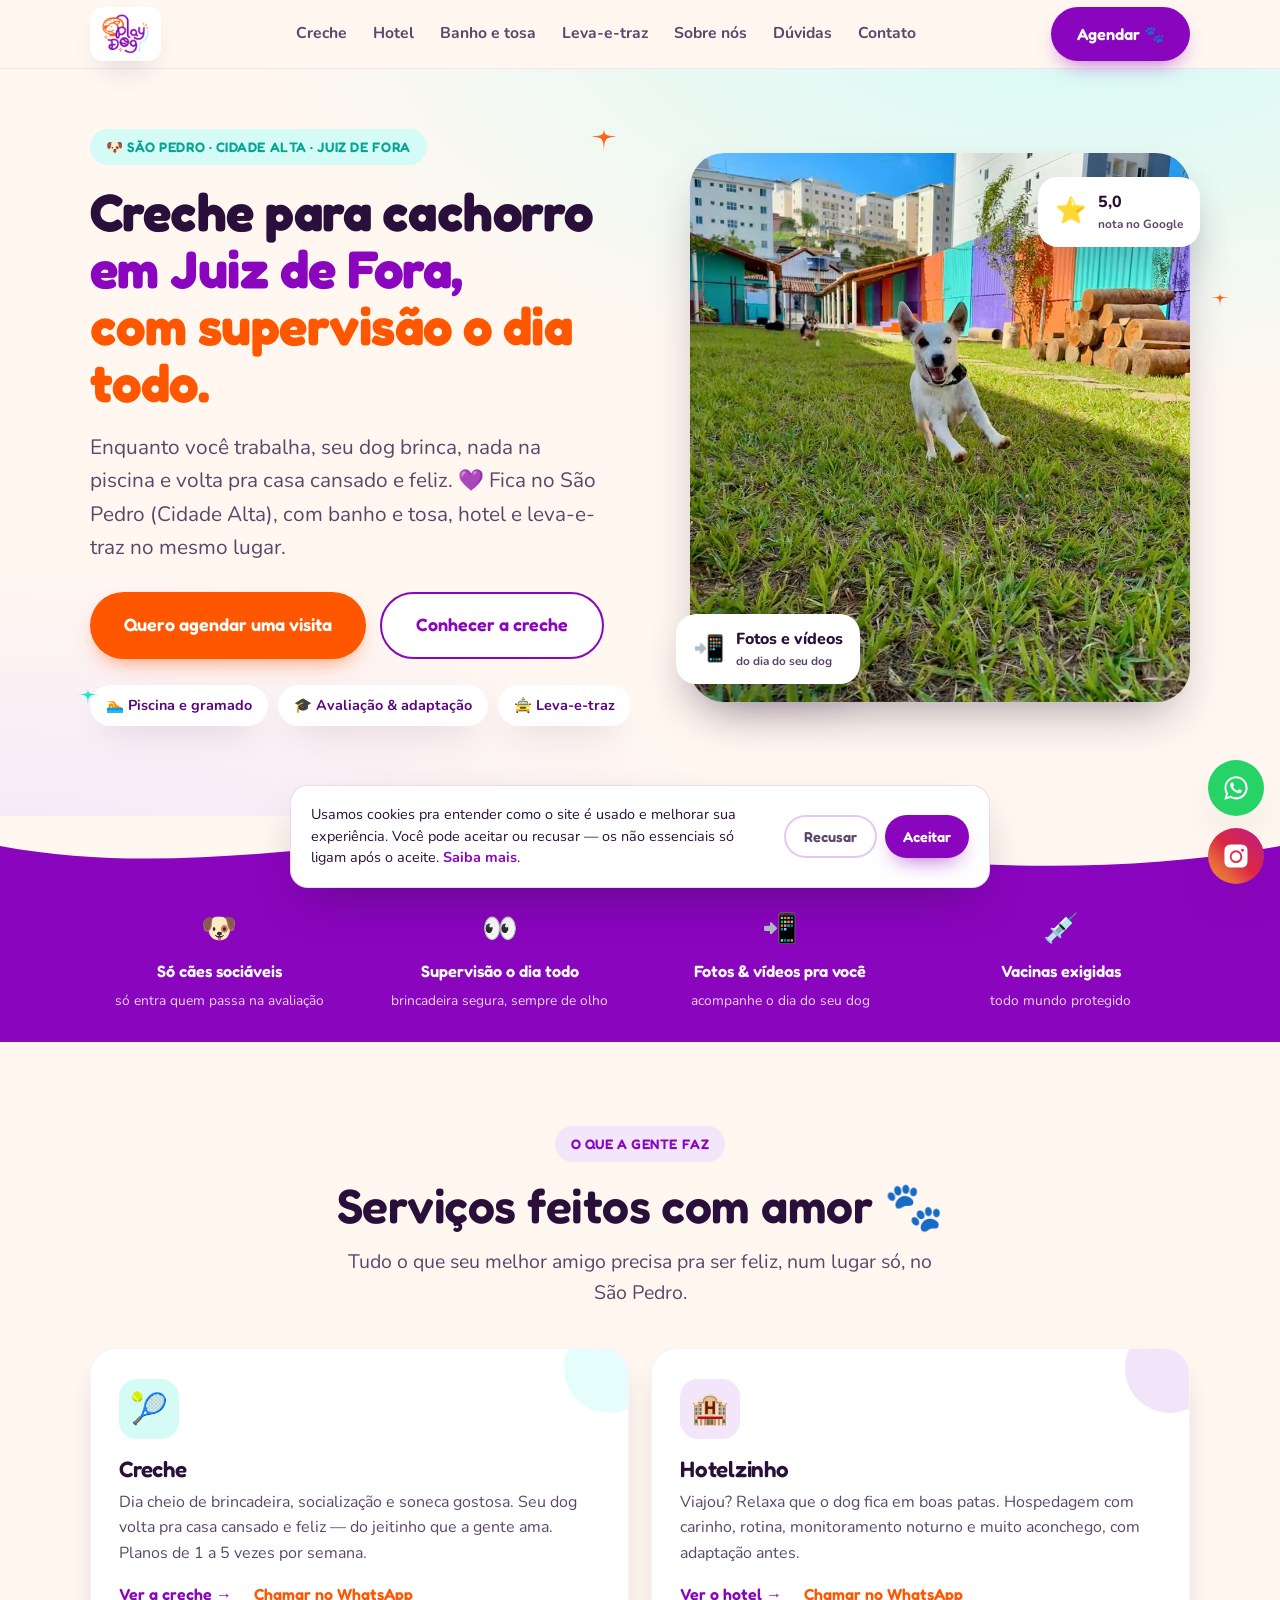
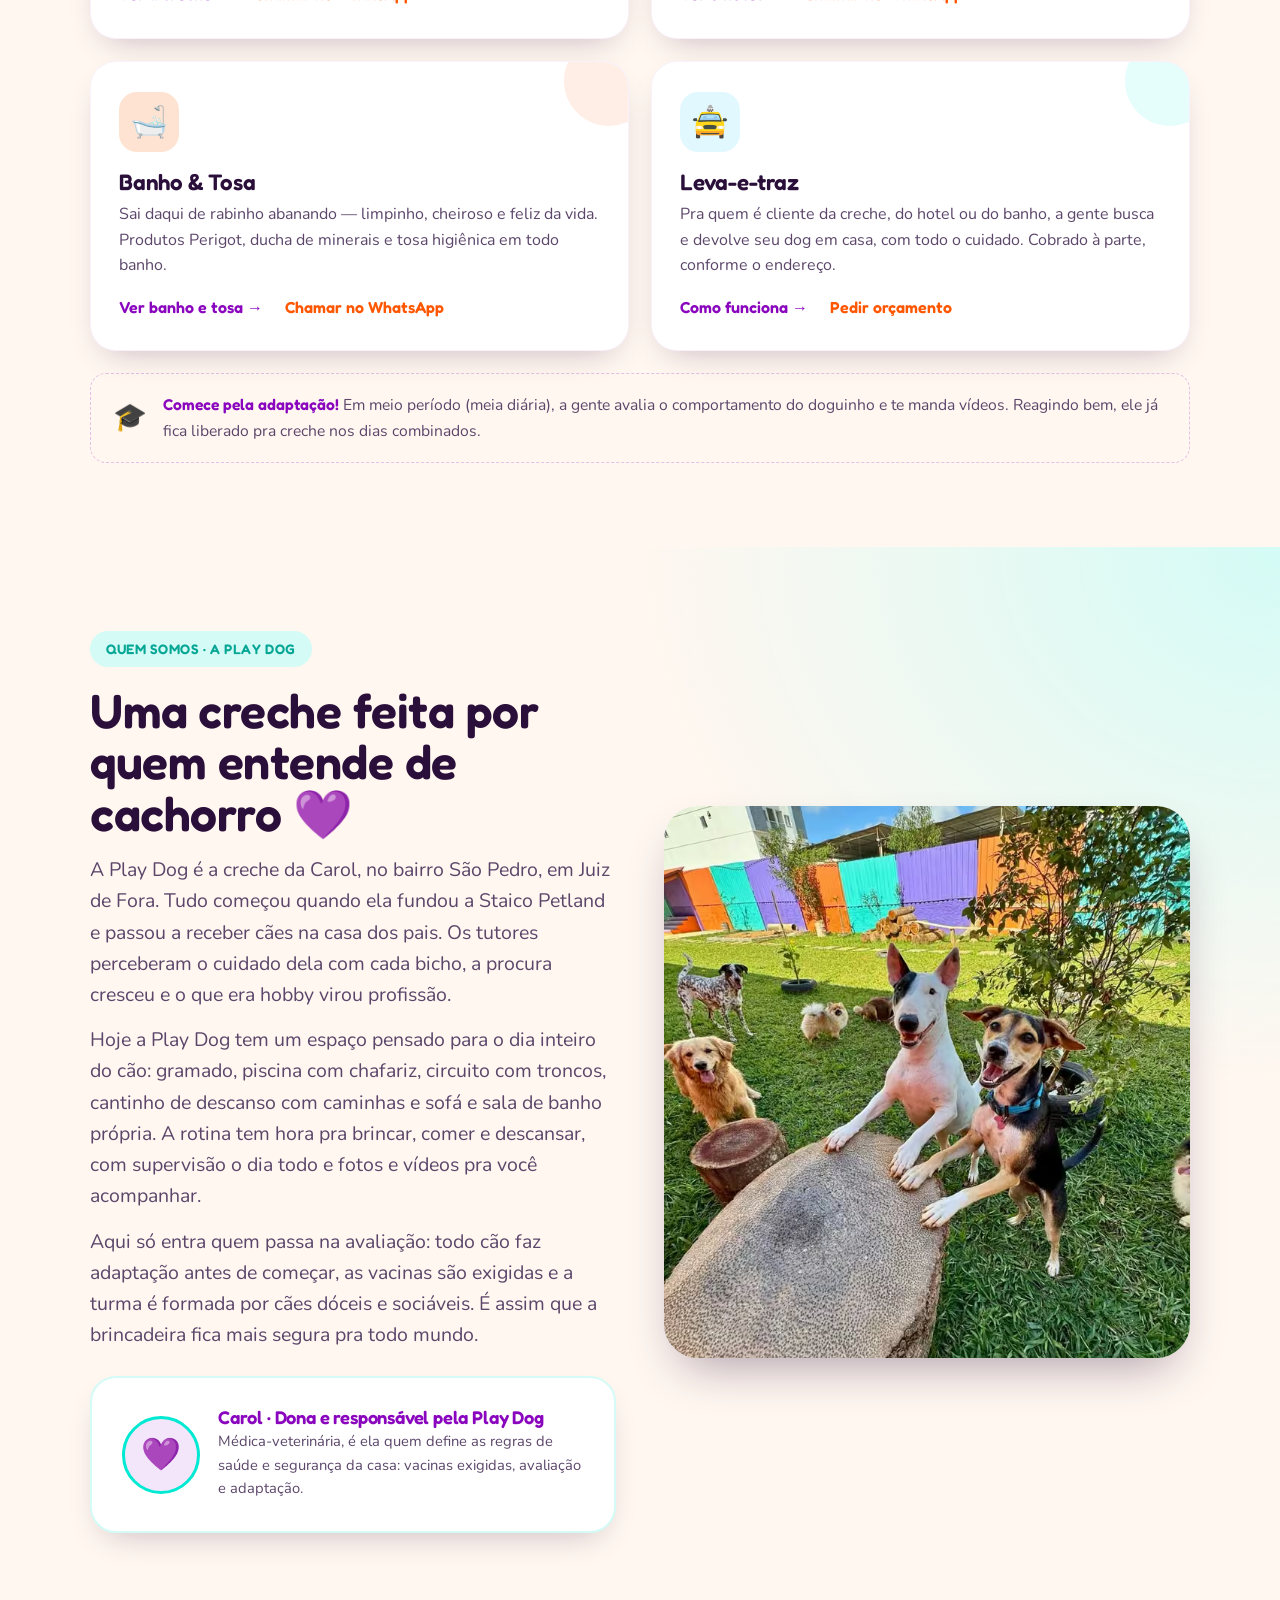
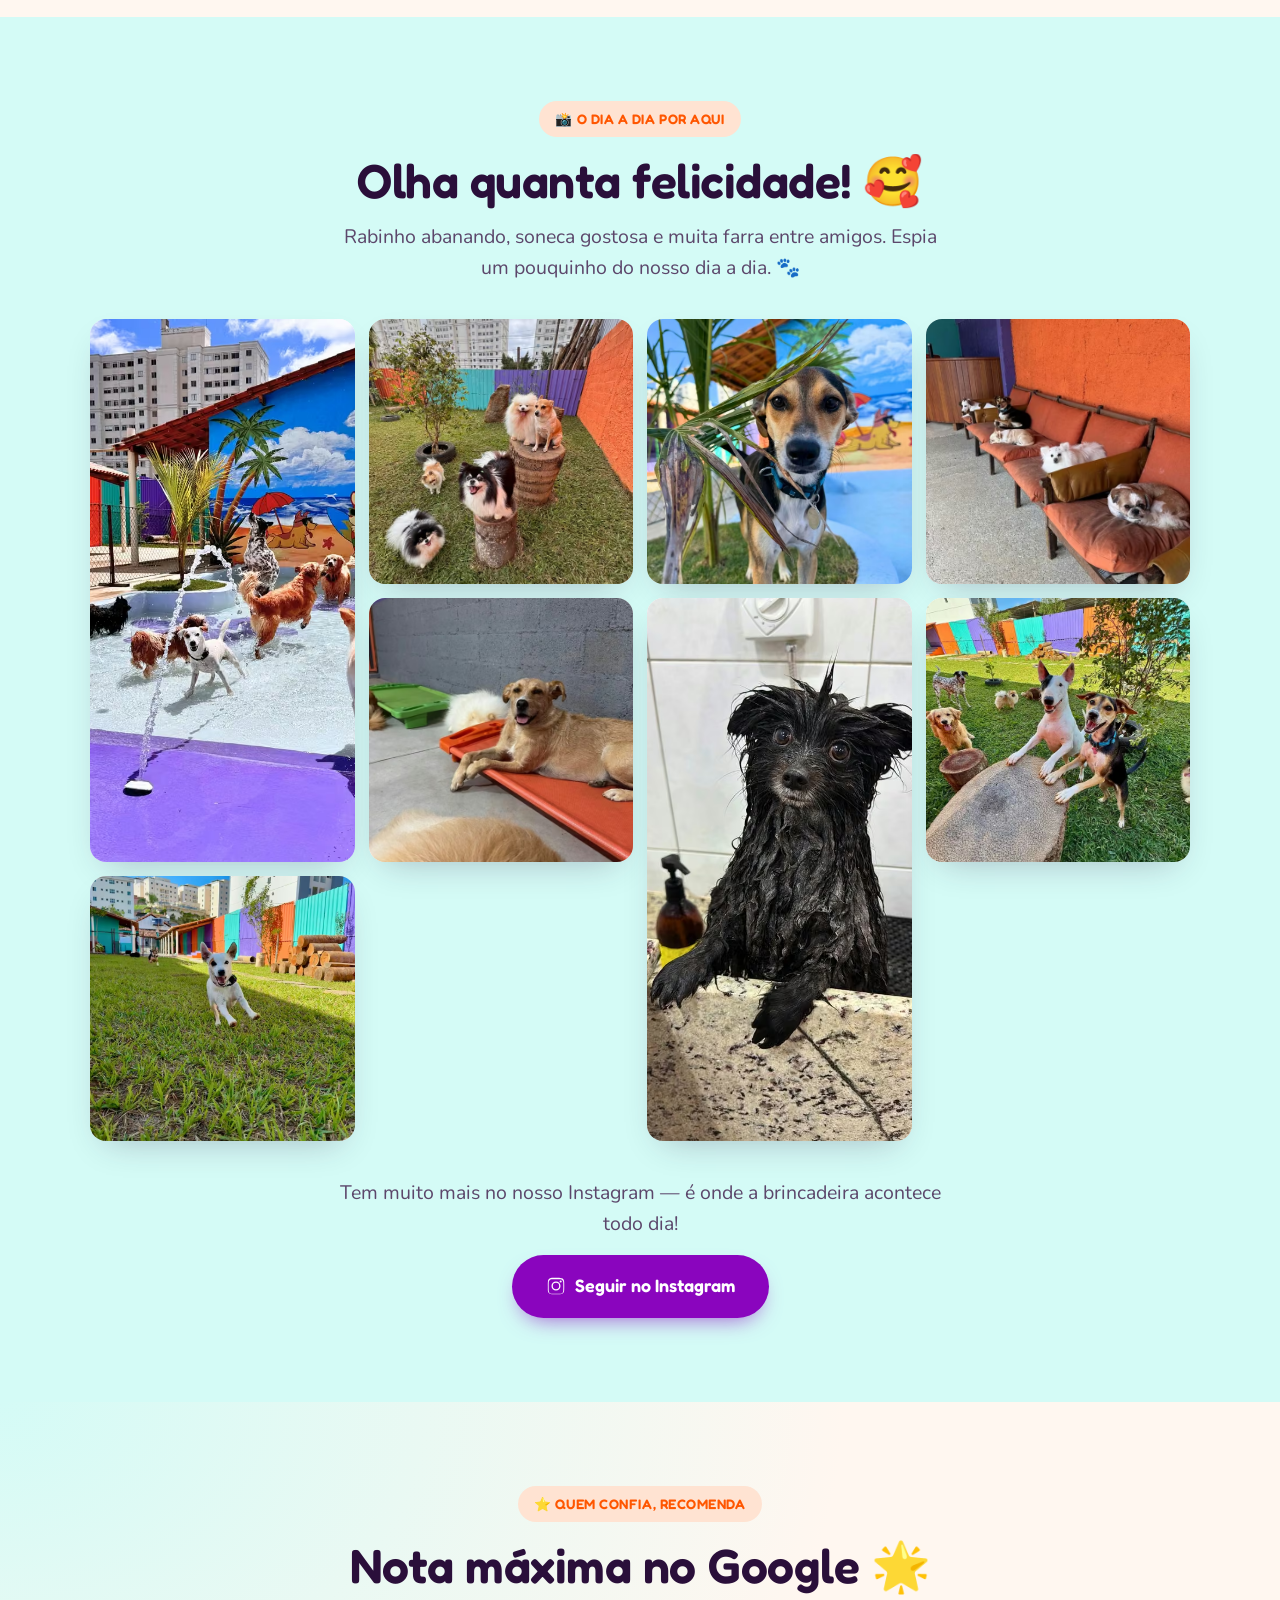
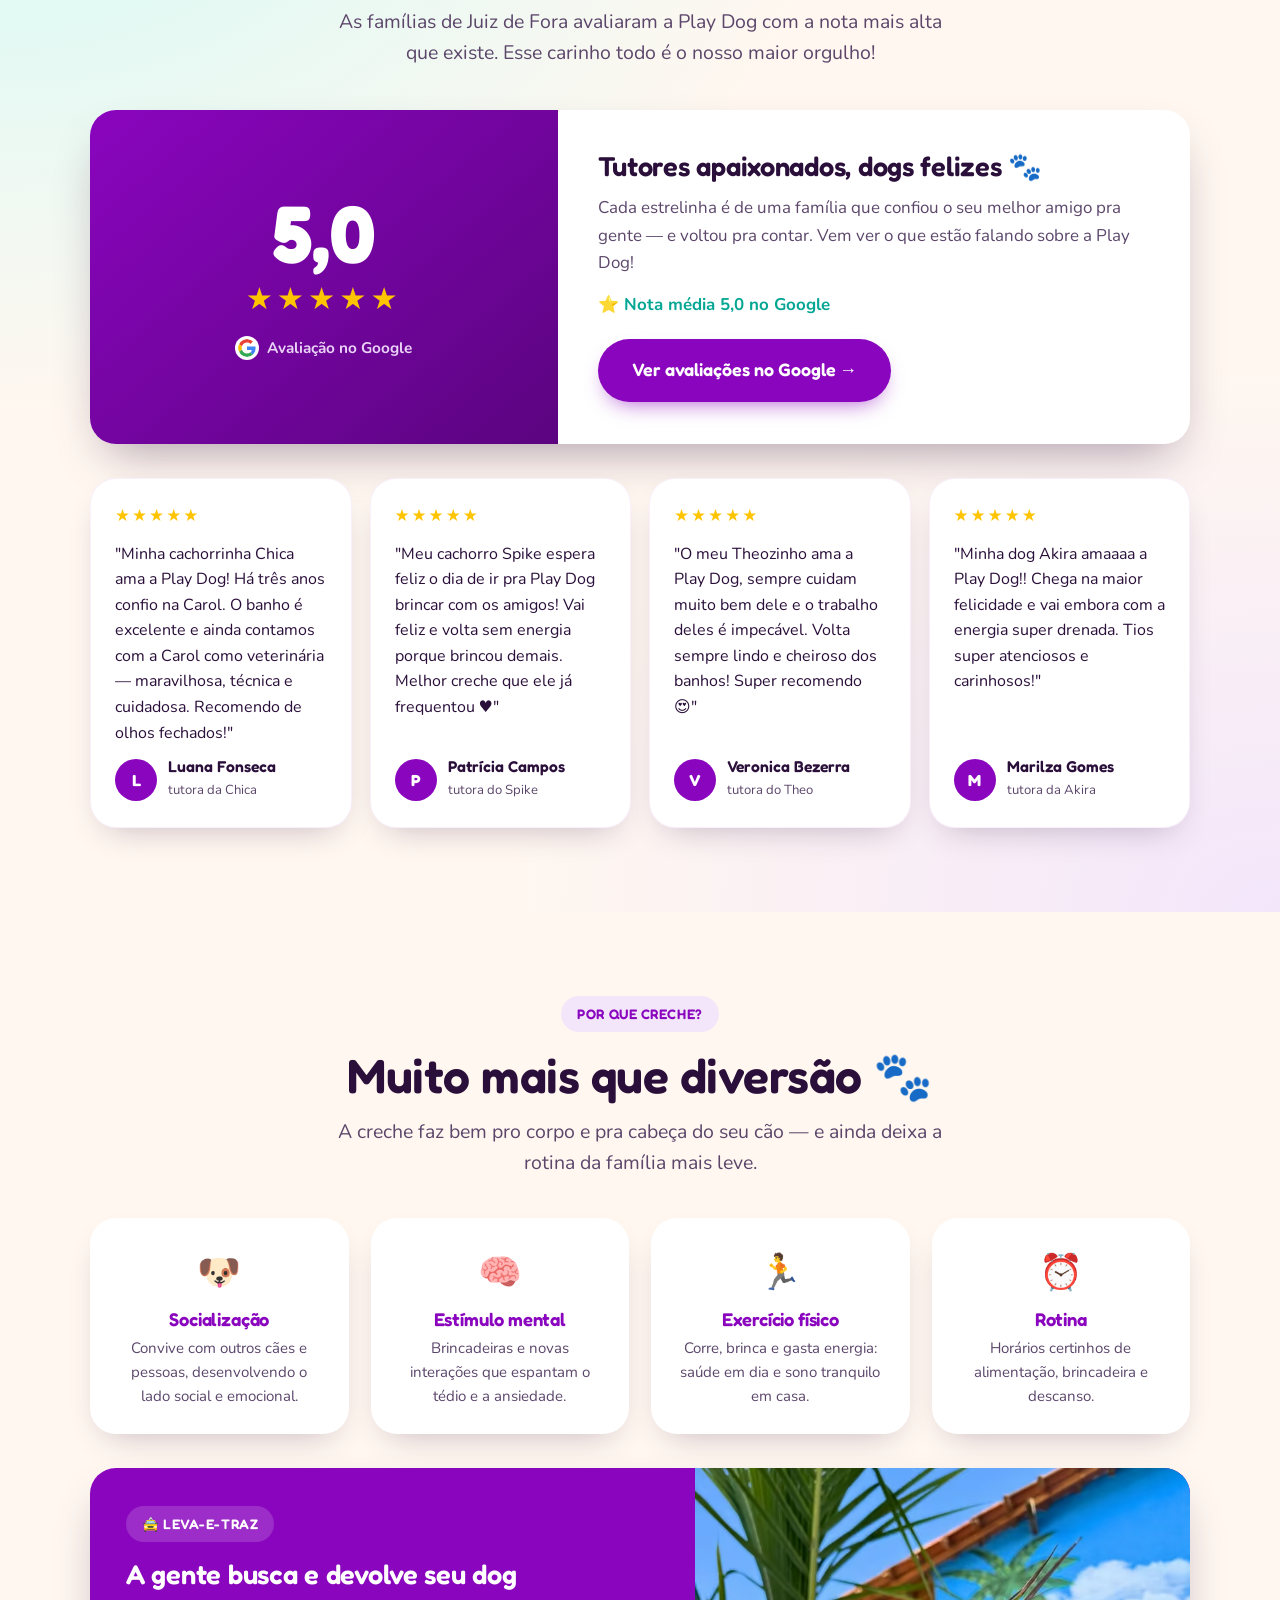
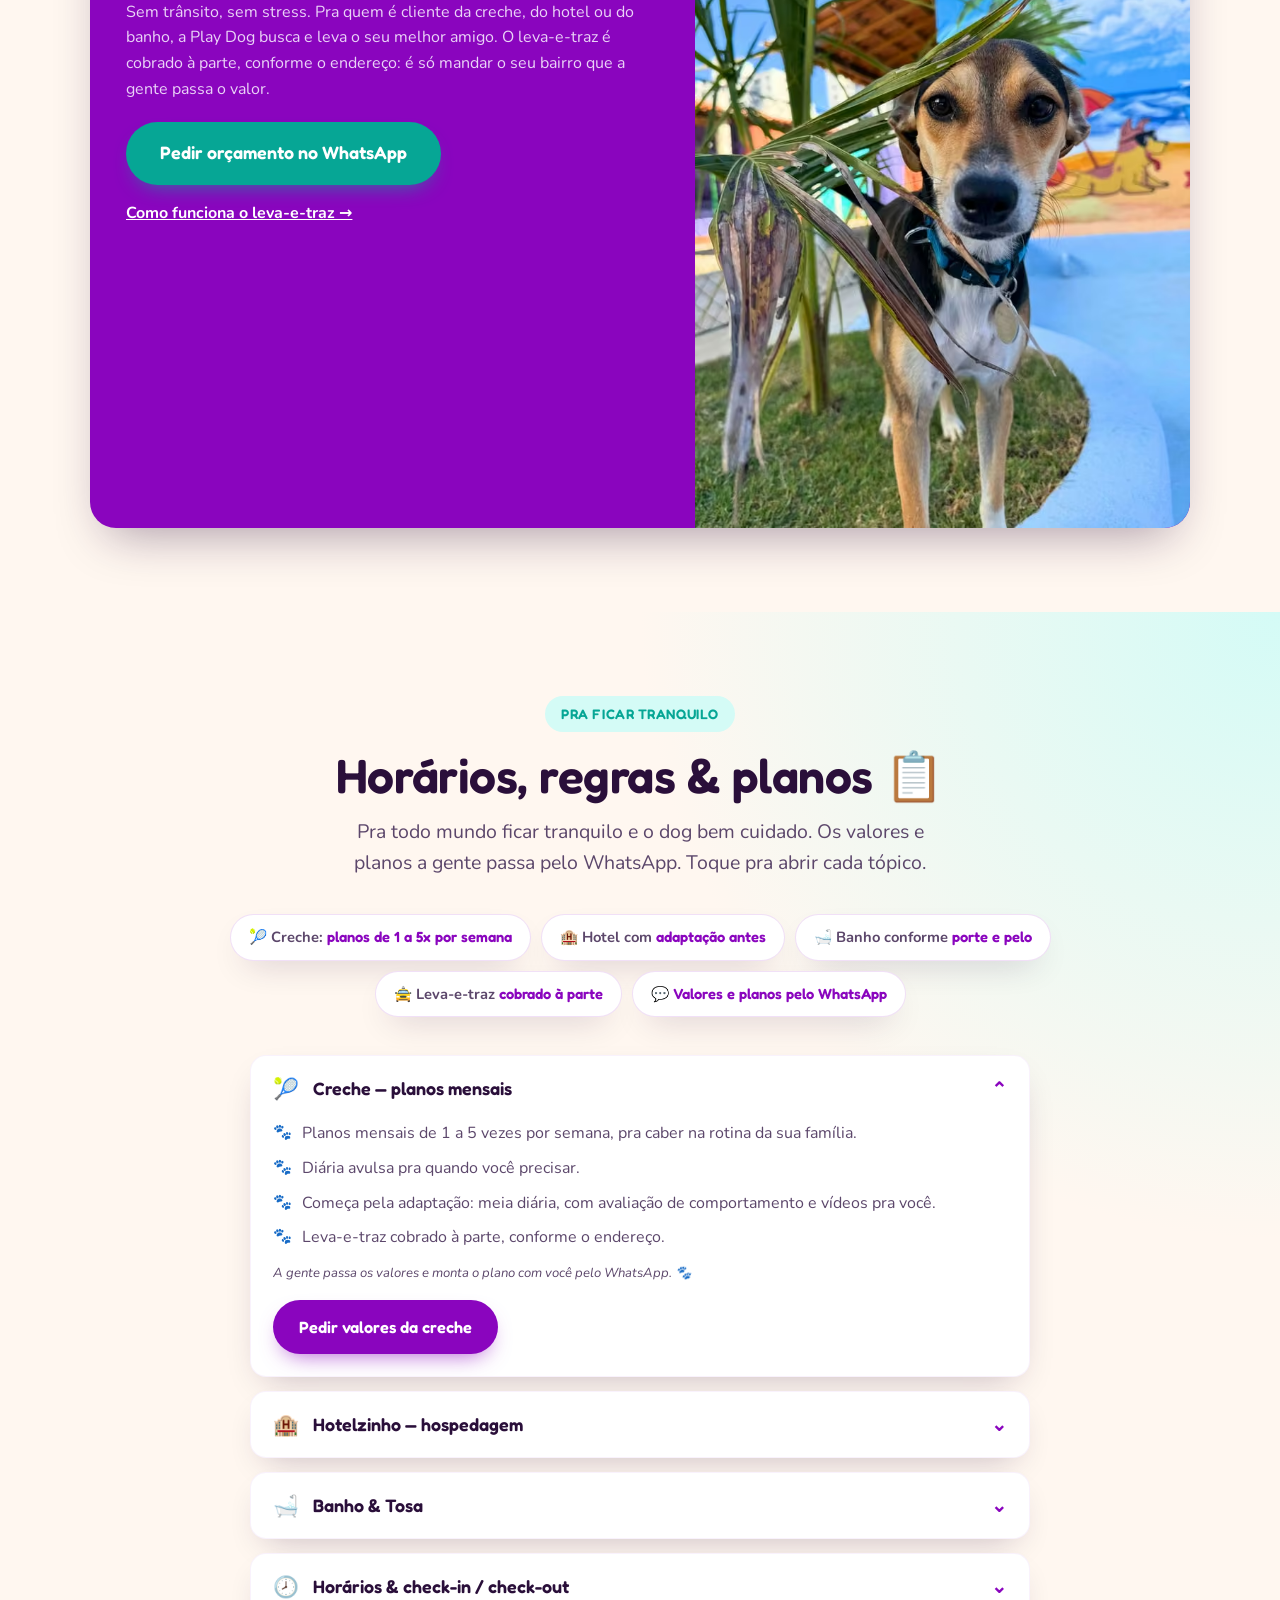
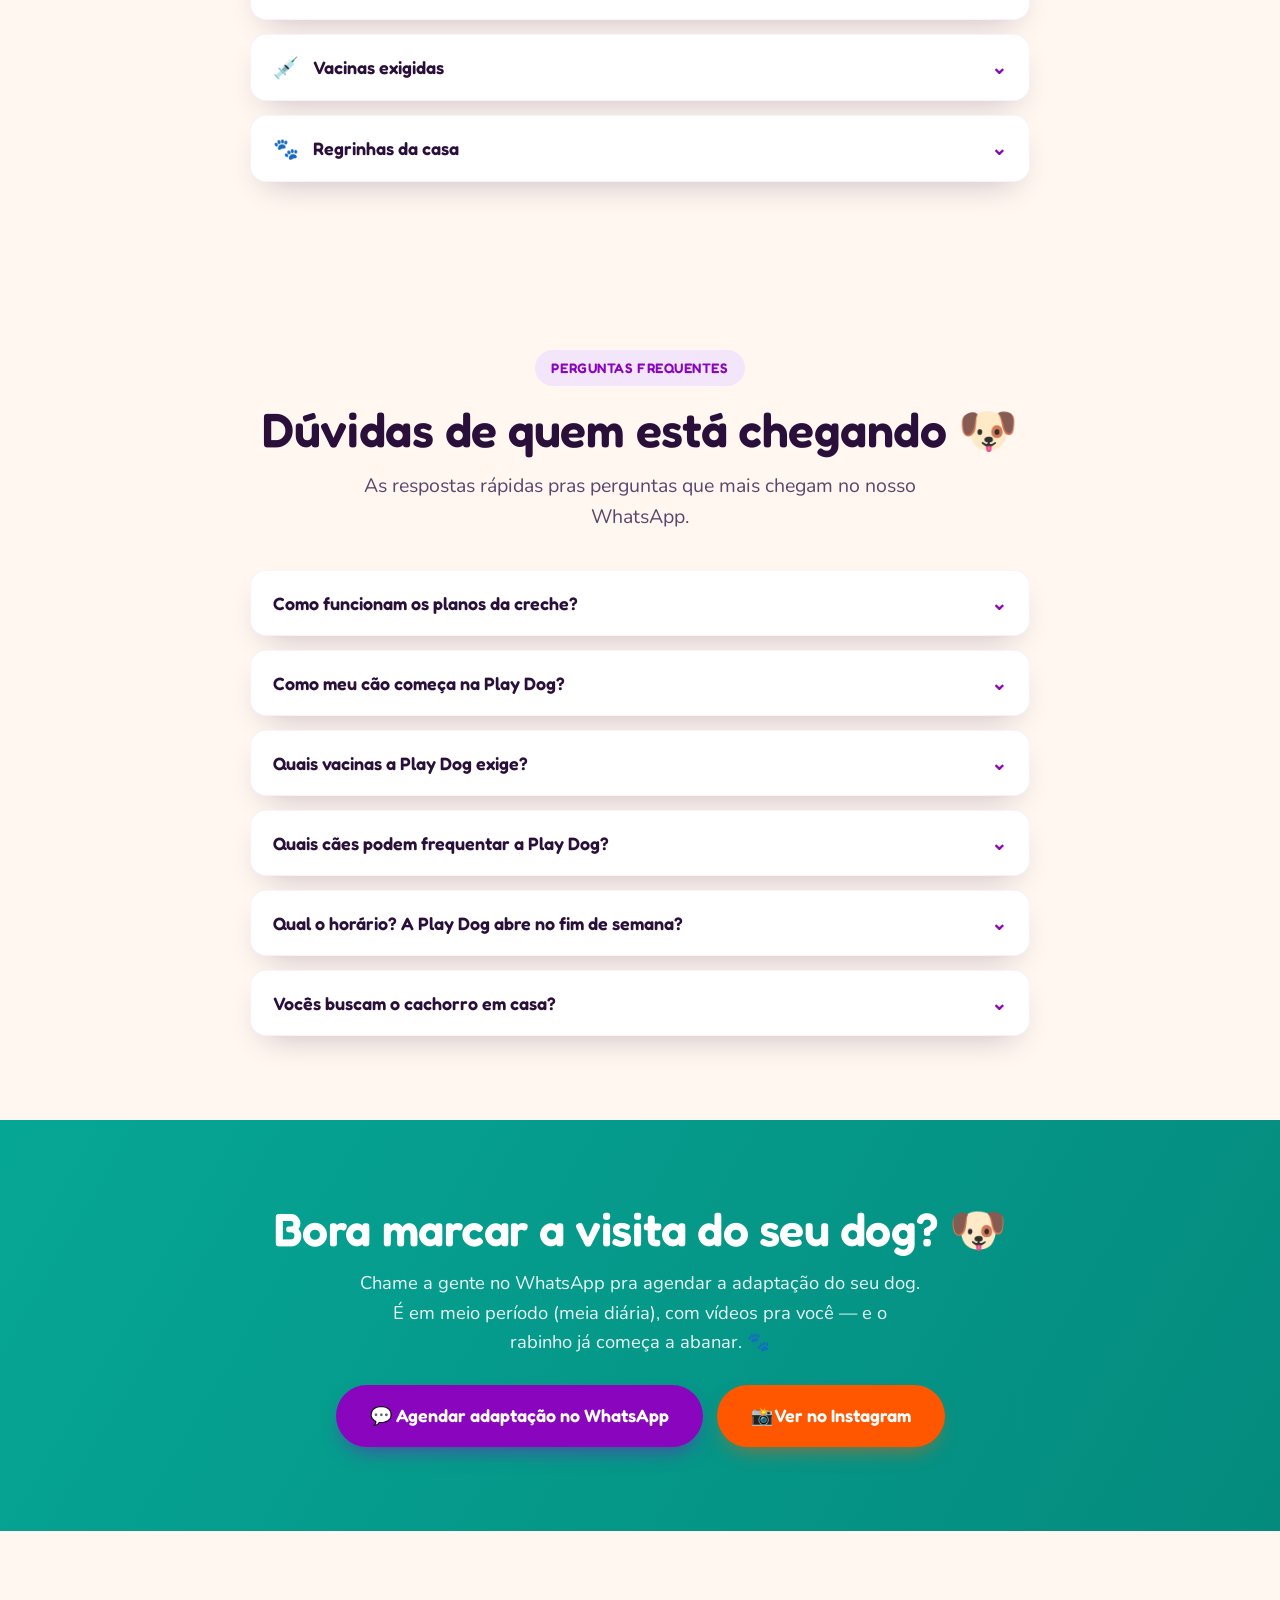
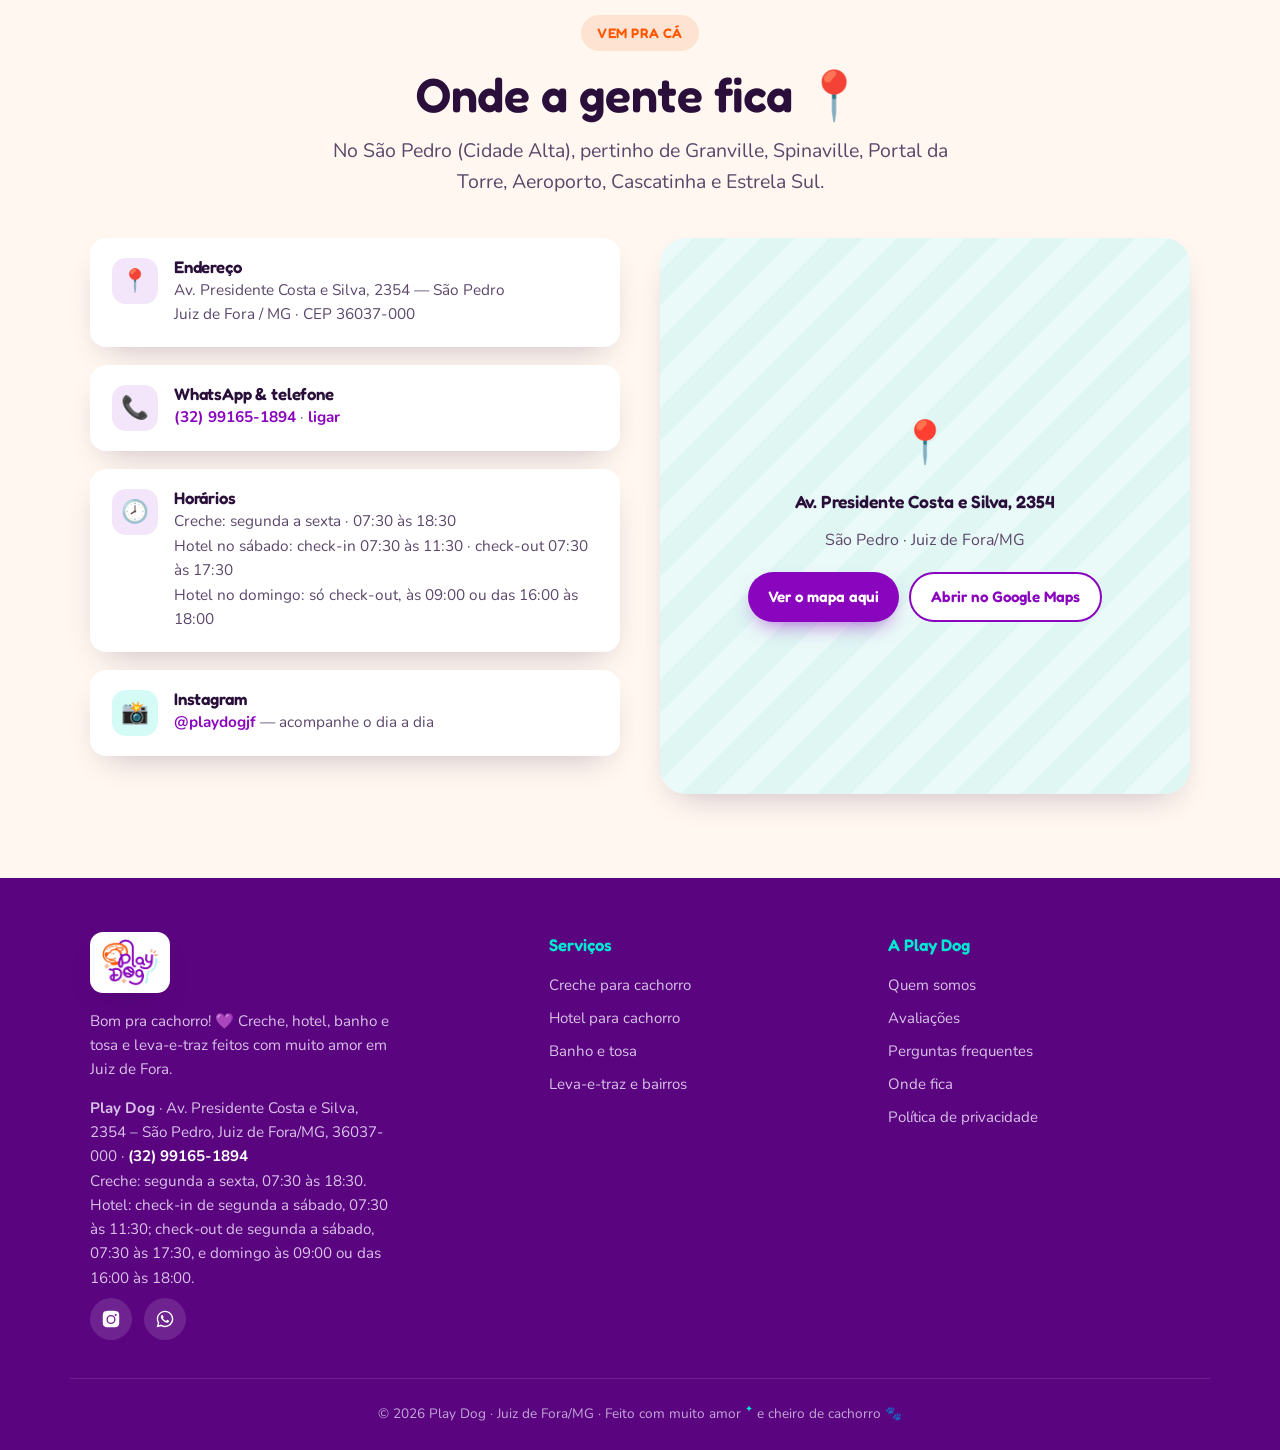
==== commit 603a805e: "Site do plano Google: home sem preço e 4 páginas de serviço (prévia) - Home: "Quem somos" centrado n" ====
--- a/index.html
+++ b/index.html
@@ -14,15 +14,15 @@
   });
   // >>> PASSO PARA ATIVAR A MEDICAO: crie um container gratuito no Google Tag Manager
   // (tagmanager.google.com) e cole o ID abaixo entre as aspas, ex.: 'GTM-XXXXXXX'.
-  window.PLAYDOG_GTM_ID = '';
+  window.PLAYDOG_GTM_ID = 'GTM-M7XZMNQX';
   if (window.PLAYDOG_GTM_ID) {
     (function(w,d,s,l,i){w[l]=w[l]||[];w[l].push({'gtm.start':new Date().getTime(),event:'gtm.js'});
     var f=d.getElementsByTagName(s)[0],j=d.createElement(s),dl=l!='dataLayer'?'&l='+l:'';j.async=true;
     j.src='https://www.googletagmanager.com/gtm.js?id='+i+dl;f.parentNode.insertBefore(j,f);})(window,document,'script','dataLayer',window.PLAYDOG_GTM_ID);
   }
 </script>
-<title>Play Dog · Creche, Hotel e Banho & Tosa pra cães em Juiz de Fora</title>
-<meta name="description" content="Creche, hotelzinho, banho &amp; tosa, atendimento veterinário e leva-e-traz pro seu melhor amigo em Juiz de Fora. Nota 5,0 no Google. Cuidado de verdade, com muito amor. Bom pra cachorro!">
+<title>Play Dog Juiz de Fora | Creche, hotel e banho para cães</title>
+<meta name="description" content="Creche para cachorro no São Pedro, em Juiz de Fora, com piscina, gramado e supervisão o dia todo. Hotel, banho e tosa e leva-e-traz. Fale no WhatsApp.">
 <meta name="robots" content="index, follow, max-image-preview:large">
 <meta name="geo.region" content="BR-MG">
 <meta name="geo.placename" content="Juiz de Fora">
@@ -35,15 +35,15 @@
 <meta property="og:locale" content="pt_BR">
 <meta property="og:site_name" content="Play Dog">
 <meta property="og:url" content="https://playdogjf.com.br/">
-<meta property="og:title" content="Play Dog · Creche, Hotel e Banho &amp; Tosa pra cães em Juiz de Fora">
-<meta property="og:description" content="Creche, hotelzinho, banho &amp; tosa, atendimento veterinário e leva-e-traz. Nota 5,0 no Google. Bom pra cachorro!">
+<meta property="og:title" content="Play Dog Juiz de Fora | Creche, hotel e banho para cães">
+<meta property="og:description" content="Creche para cachorro no São Pedro, em Juiz de Fora, com piscina, gramado e supervisão o dia todo. Hotel, banho e tosa e leva-e-traz. Fale no WhatsApp.">
 <meta property="og:image" content="https://playdogjf.com.br/assets/og-image.jpg">
 <meta property="og:image:width" content="1200">
 <meta property="og:image:height" content="630">
-<meta property="og:image:alt" content="Play Dog — creche para cães em Juiz de Fora">
+<meta property="og:image:alt" content="Play Dog — creche para cachorro em Juiz de Fora">
 <meta name="twitter:card" content="summary_large_image">
-<meta name="twitter:title" content="Play Dog · Creche para cães em Juiz de Fora">
-<meta name="twitter:description" content="Creche, hotel, banho &amp; tosa e leva-e-traz. Nota 5,0 no Google. Bom pra cachorro!">
+<meta name="twitter:title" content="Play Dog Juiz de Fora | Creche, hotel e banho para cães">
+<meta name="twitter:description" content="Creche para cachorro no São Pedro, em Juiz de Fora, com piscina, gramado e supervisão o dia todo. Hotel, banho e tosa e leva-e-traz.">
 <meta name="twitter:image" content="https://playdogjf.com.br/assets/og-image.jpg">
 
 <!-- Favicon / PWA -->
@@ -53,493 +53,161 @@
 <link rel="manifest" href="/site.webmanifest">
 <meta name="theme-color" content="#8A05BE">
 
-<!-- Dados estruturados: negócio local + avaliações reais (Google) -->
+<!-- Dados estruturados: negócio local (sem preço; horário igual ao Perfil do Google) -->
 <script type="application/ld+json">
 {
   "@context": "https://schema.org",
-  "@type": "LocalBusiness",
-  "@id": "https://playdogjf.com.br/#business",
-  "name": "Play Dog | Creche Canina",
-  "description": "Creche, hotelzinho, banho & tosa, atendimento veterinário e leva-e-traz para cães em Juiz de Fora.",
-  "url": "https://playdogjf.com.br/",
-  "telephone": "+5532991651894",
-  "image": "https://playdogjf.com.br/assets/og-image.jpg",
-  "logo": "https://playdogjf.com.br/assets/icon-512.png",
-  "priceRange": "R$$",
-  "currenciesAccepted": "BRL",
-  "paymentAccepted": "Pix, dinheiro, cartão",
-  "founder": { "@type": "Person", "name": "Carol", "jobTitle": "Médica-veterinária e sócia" },
-  "address": {
-    "@type": "PostalAddress",
-    "streetAddress": "Av. Presidente Costa e Silva, 2354 - São Pedro",
-    "addressLocality": "Juiz de Fora",
-    "addressRegion": "MG",
-    "postalCode": "36037-000",
-    "addressCountry": "BR"
-  },
-  "geo": { "@type": "GeoCoordinates", "latitude": -21.7726864, "longitude": -43.380007 },
-  "areaServed": { "@type": "City", "name": "Juiz de Fora" },
-  "openingHoursSpecification": [
-    { "@type": "OpeningHoursSpecification", "dayOfWeek": ["Monday","Tuesday","Wednesday","Thursday","Friday"], "opens": "07:30", "closes": "18:30" }
-  ],
-  "sameAs": [
-    "https://www.instagram.com/playdogjf/",
-    "https://share.google/9OffLM1AnfV3J0Pu3"
-  ],
-  "aggregateRating": { "@type": "AggregateRating", "ratingValue": "5.0", "reviewCount": "31", "bestRating": "5" },
-  "review": [
-    { "@type": "Review", "author": { "@type": "Person", "name": "Luana Fonseca" }, "reviewRating": { "@type": "Rating", "ratingValue": "5" }, "reviewBody": "Minha cachorrinha Chica ama a Play Dog! Há três anos confio na Carol. O banho é excelente e ainda contamos com a Carol como veterinária, que é maravilhosa, técnica e cuidadosa. Recomendo de olhos fechados!" },
-    { "@type": "Review", "author": { "@type": "Person", "name": "Patrícia Campos" }, "reviewRating": { "@type": "Rating", "ratingValue": "5" }, "reviewBody": "Meu cachorro Spike espera feliz o dia de ir para a Play Dog brincar com os amigos! Vai feliz e volta sem energia porque brincou demais. Melhor creche que ele já frequentou." }
-  ],
-  "makesOffer": [
-    { "@type": "Offer", "itemOffered": { "@type": "Service", "name": "Creche para cães" } },
-    { "@type": "Offer", "itemOffered": { "@type": "Service", "name": "Hotelzinho / hospedagem" } },
-    { "@type": "Offer", "itemOffered": { "@type": "Service", "name": "Banho & Tosa" } },
-    { "@type": "Offer", "itemOffered": { "@type": "Service", "name": "Atendimento veterinário" } },
-    { "@type": "Offer", "itemOffered": { "@type": "Service", "name": "Leva-e-traz (transporte para cães)" } }
+  "@graph": [
+    {
+      "@type": "LocalBusiness",
+      "@id": "https://playdogjf.com.br/#business",
+      "name": "Play Dog",
+      "alternateName": ["Play Dog JF", "Play Dog Juiz de Fora"],
+      "description": "Creche para cachorro em Juiz de Fora, no bairro São Pedro (Cidade Alta), com banho e tosa, hotel para cães e leva-e-traz para clientes, cobrado à parte, conforme o endereço. A creche funciona de segunda a sexta, das 07:30 às 18:30; no fim de semana, só check-in e check-out do hotel. Valores e planos pelo WhatsApp.",
+      "url": "https://playdogjf.com.br/",
+      "telephone": "+55 32 99165-1894",
+      "image": [
+        "https://playdogjf.com.br/assets/og-image.jpg",
+        "https://playdogjf.com.br/assets/creche-piscina.jpg",
+        "https://playdogjf.com.br/assets/galeria-turma.jpg"
+      ],
+      "logo": "https://playdogjf.com.br/assets/icon-512.png",
+      "address": {
+        "@type": "PostalAddress",
+        "@id": "https://playdogjf.com.br/#endereco",
+        "streetAddress": "Av. Presidente Costa e Silva, 2354 - São Pedro",
+        "addressLocality": "Juiz de Fora",
+        "addressRegion": "MG",
+        "postalCode": "36037-000",
+        "addressCountry": "BR"
+      },
+      "geo": { "@type": "GeoCoordinates", "latitude": -21.7726864, "longitude": -43.380007 },
+      "hasMap": "https://www.google.com/maps?cid=9609398146609568905",
+      "areaServed": { "@type": "City", "name": "Juiz de Fora", "sameAs": "https://pt.wikipedia.org/wiki/Juiz_de_Fora" },
+      "openingHoursSpecification": [
+        { "@type": "OpeningHoursSpecification", "dayOfWeek": ["Monday", "Tuesday", "Wednesday", "Thursday", "Friday"], "opens": "07:30", "closes": "18:30" }
+      ],
+      "founder": { "@id": "https://playdogjf.com.br/#carol" },
+      "sameAs": [
+        "https://www.instagram.com/playdogjf/",
+        "https://www.google.com/maps?cid=9609398146609568905"
+      ],
+      "makesOffer": [
+        { "@type": "Offer", "itemOffered": { "@type": "Service", "@id": "https://playdogjf.com.br/creche-para-cachorro-juiz-de-fora#servico", "name": "Creche para cachorro", "url": "https://playdogjf.com.br/creche-para-cachorro-juiz-de-fora", "description": "Planos mensais de 1 a 5 vezes por semana e diária avulsa, de segunda a sexta, das 07:30 às 18:30. Começa pela adaptação, uma meia diária com avaliação de comportamento e vídeos para o tutor. Valores e planos pelo WhatsApp." } },
+        { "@type": "Offer", "itemOffered": { "@type": "Service", "@id": "https://playdogjf.com.br/hotel-para-cachorro-juiz-de-fora#servico", "name": "Hotel para cachorro", "url": "https://playdogjf.com.br/hotel-para-cachorro-juiz-de-fora", "description": "Hospedagem com adaptação antes, para cães dóceis e sociáveis. Check-in de segunda a sábado, das 07:30 às 11:30; check-out de segunda a sábado, das 07:30 às 17:30, e no domingo às 09:00 ou das 16:00 às 18:00. Valores pelo WhatsApp." } },
+        { "@type": "Offer", "itemOffered": { "@type": "Service", "@id": "https://playdogjf.com.br/banho-e-tosa-juiz-de-fora#servico", "name": "Banho e tosa", "url": "https://playdogjf.com.br/banho-e-tosa-juiz-de-fora", "description": "Banho com produtos Perigot, ducha de minerais, tosa higiênica simples, limpeza de olhos e ouvidos, acessórios e perfume. Valor conforme o porte e o tipo de pelo, pelo WhatsApp." } },
+        { "@type": "Offer", "itemOffered": { "@type": "Service", "@id": "https://playdogjf.com.br/leva-e-traz-bairros-atendidos#servico", "name": "Leva-e-traz (táxi dog) para clientes", "url": "https://playdogjf.com.br/leva-e-traz-bairros-atendidos", "description": "Busca e entrega do cão em casa para clientes da creche, do hotel e do banho, cobrado à parte, conforme o endereço." } }
+      ]
+    },
+    {
+      "@type": "Person",
+      "@id": "https://playdogjf.com.br/#carol",
+      "name": "Carol",
+      "jobTitle": "Dona e responsável pela Play Dog",
+      "worksFor": { "@id": "https://playdogjf.com.br/#business" },
+      "hasOccupation": { "@type": "Occupation", "name": "Médica-veterinária" }
+    },
+    {
+      "@type": "WebSite",
+      "@id": "https://playdogjf.com.br/#website",
+      "url": "https://playdogjf.com.br/",
+      "name": "Play Dog",
+      "inLanguage": "pt-BR",
+      "publisher": { "@id": "https://playdogjf.com.br/#business" }
+    }
   ]
 }
 </script>
-<script type="application/ld+json">
+<!-- Perguntas frequentes: gerado a partir do texto visível da seção "Dúvidas" (mesmas palavras) -->
+<script type="application/ld+json" id="faq-ld">
 {
   "@context": "https://schema.org",
   "@type": "FAQPage",
   "mainEntity": [
-    { "@type": "Question", "name": "Quanto custa a creche para cães na Play Dog?", "acceptedAnswer": { "@type": "Answer", "text": "Os planos mensais de creche são: 1x/semana R$ 297, 2x R$ 480, 3x R$ 660, 4x R$ 800 e 5x R$ 900. A diária avulsa é R$ 80. Oferecemos transporte (leva-e-traz) — informe seu endereço para o orçamento." } },
-    { "@type": "Question", "name": "Quanto custa o hotelzinho (hospedagem)?", "acceptedAnswer": { "@type": "Answer", "text": "Porte pequeno R$ 100 por diária e porte médio/grande R$ 120 por diária. O valor final depende do horário do check-out." } },
-    { "@type": "Question", "name": "Quais vacinas são exigidas?", "acceptedAnswer": { "@type": "Answer", "text": "Antirrábica, Gripe (tosse dos canis) e Múltipla (V8/V10). Também é preciso informar o último vermífugo (marca e data) ou apresentar exame de fezes atualizado." } },
-    { "@type": "Question", "name": "Quais são as regras da casa?", "acceptedAnswer": { "@type": "Answer", "text": "Recebemos apenas cães dóceis e sociáveis. Todo cão passa por avaliação e adaptação antes de começar. Fêmeas no cio não podem frequentar, machos de porte médio e grande somente castrados, e o controle de endo e ectoparasitas deve estar sempre em dia." } },
-    { "@type": "Question", "name": "Como começar na Play Dog?", "acceptedAnswer": { "@type": "Answer", "text": "Começa pela adaptação, em meio período (meia diária, R$ 40). Avaliamos o comportamento do doguinho e enviamos vídeos. Reagindo bem, ele já fica liberado para a creche nos dias combinados." } }
+    {
+      "@type": "Question",
+      "name": "Como funcionam os planos da creche?",
+      "acceptedAnswer": {
+        "@type": "Answer",
+        "text": "A creche da Play Dog, no São Pedro, em Juiz de Fora, tem planos mensais de 1 a 5 vezes por semana e também diária avulsa. A gente passa os valores e monta o plano com você pelo WhatsApp (32) 99165-1894."
+      }
+    },
+    {
+      "@type": "Question",
+      "name": "Como meu cão começa na Play Dog?",
+      "acceptedAnswer": {
+        "@type": "Answer",
+        "text": "Pela adaptação: uma meia diária em que a equipe observa como ele se comporta com outros cães e com as pessoas e manda vídeos para você. Reagindo bem, ele fica liberado para a creche nos dias combinados. A adaptação também vem antes da primeira hospedagem no hotel."
+      }
+    },
+    {
+      "@type": "Question",
+      "name": "Quais vacinas a Play Dog exige?",
+      "acceptedAnswer": {
+        "@type": "Answer",
+        "text": "Antirrábica, gripe (tosse dos canis) e múltipla (V8 ou V10). O tutor também informa o último vermífugo, com marca e data, ou apresenta um exame de fezes atualizado. O controle de pulgas, carrapatos e vermes precisa estar sempre em dia."
+      }
+    },
+    {
+      "@type": "Question",
+      "name": "Quais cães podem frequentar a Play Dog?",
+      "acceptedAnswer": {
+        "@type": "Answer",
+        "text": "Só cães dóceis e sociáveis, aprovados na avaliação e na adaptação. Fêmeas no cio não frequentam, e machos de porte médio e grande precisam ser castrados. As regras valem para todos e deixam a brincadeira segura para a turma."
+      }
+    },
+    {
+      "@type": "Question",
+      "name": "Qual o horário? A Play Dog abre no fim de semana?",
+      "acceptedAnswer": {
+        "@type": "Answer",
+        "text": "A creche funciona de segunda a sexta, das 07:30 às 18:30, na Av. Presidente Costa e Silva, 2354, São Pedro, Juiz de Fora (MG). No fim de semana, só o hotel: no sábado, check-in das 07:30 às 11:30 e check-out das 07:30 às 17:30; no domingo não há check-in, e o check-out é às 09:00 ou entre 16:00 e 18:00."
+      }
+    },
+    {
+      "@type": "Question",
+      "name": "Vocês buscam o cachorro em casa?",
+      "acceptedAnswer": {
+        "@type": "Answer",
+        "text": "Sim. O leva-e-traz atende clientes da creche, do hotel e do banho e é cobrado à parte, conforme o endereço. Mande o seu bairro pelo WhatsApp e a gente passa o valor."
+      }
+    }
   ]
 }
 </script>
 <link rel="preconnect" href="https://fonts.googleapis.com">
 <link rel="preconnect" href="https://fonts.gstatic.com" crossorigin>
 <link href="https://fonts.googleapis.com/css2?family=Fredoka:wght@400;500;600;700&family=Nunito:ital,wght@0,400;0,500;0,600;0,700;0,800;1,500&display=swap" rel="stylesheet">
-<style>
-/* ============================================================
-   PLAY DOG — tokens da marca
-   ============================================================ */
-:root{
-  --roxo:#8A05BE;
-  --roxo-escuro:#5B0480;
-  --roxo-claro:#F3E6FB;
-  --laranja:#FF5600;
-  --laranja-claro:#FFE3D2;
-  --turquesa:#00E9D2;
-  --turquesa-fundo:#D4FBF6;
-  --turquesa-tinta:#06A695; /* turquesa legível em texto pequeno */
-  --creme:#FFF7F0;
-  --tinta:#2A0F3A;
-  --tinta-suave:#5C476B;
-  --branco:#FFFFFF;
-  --sombra:0 14px 34px -16px rgba(42,15,58,.30);
-  --sombra-forte:0 22px 50px -18px rgba(42,15,58,.42);
-  --raio:26px;
-  --raio-sm:16px;
-  --max:1140px;
-}
-
-*{box-sizing:border-box;margin:0;padding:0}
-html{scroll-behavior:smooth}
-body{
-  font-family:'Nunito',system-ui,sans-serif;
-  color:var(--tinta);
-  background:var(--creme);
-  line-height:1.6;
-  -webkit-font-smoothing:antialiased;
-  overflow-x:hidden;
-}
-h1,h2,h3,h4,.display{font-family:'Fredoka',sans-serif;line-height:1.08;font-weight:600;letter-spacing:-.01em}
-a{color:inherit;text-decoration:none}
-img{max-width:100%;display:block}
-.wrap{width:100%;max-width:var(--max);margin:0 auto;padding:0 20px}
-
-/* ===================== BOTÕES ===================== */
-.btn{
-  display:inline-flex;align-items:center;gap:9px;
-  font-family:'Fredoka',sans-serif;font-weight:600;font-size:1.02rem;
-  padding:14px 26px;border-radius:999px;border:none;cursor:pointer;
-  transition:transform .18s ease, box-shadow .18s ease, background .18s ease;
-  white-space:nowrap;
-}
-.btn:active{transform:scale(.97)}
-.btn-roxo{background:var(--roxo);color:#fff;box-shadow:0 10px 22px -10px rgba(138,5,190,.7)}
-.btn-roxo:hover{background:var(--roxo-escuro);transform:translateY(-2px)}
-.btn-laranja{background:var(--laranja);color:#fff;box-shadow:0 10px 22px -10px rgba(255,86,0,.7)}
-.btn-laranja:hover{transform:translateY(-2px);box-shadow:0 16px 28px -12px rgba(255,86,0,.8)}
-.btn-turq{background:var(--turquesa-tinta);color:#fff;box-shadow:0 10px 22px -12px rgba(6,166,149,.9)}
-.btn-turq:hover{transform:translateY(-2px)}
-.btn-ghost{background:#fff;color:var(--roxo);border:2.5px solid var(--roxo)}
-.btn-ghost:hover{background:var(--roxo);color:#fff}
-.btn-lg{padding:17px 34px;font-size:1.12rem}
-
-/* ===================== HEADER ===================== */
-header{
-  position:sticky;top:0;z-index:60;
-  background:rgba(255,247,240,.86);backdrop-filter:blur(12px);
-  border-bottom:1px solid rgba(138,5,190,.08);
-}
-.nav{display:flex;align-items:center;justify-content:space-between;height:68px}
-.brand{display:flex;align-items:center;gap:10px;font-family:'Fredoka';font-weight:700;font-size:1.5rem}
-.brand .play{color:var(--roxo)}
-.brand .dog{color:var(--laranja)}
-.brand-mark{width:38px;height:38px;flex:none}
-.nav-links{display:flex;gap:26px;align-items:center}
-.nav-links a{font-weight:700;font-size:.98rem;color:var(--tinta-suave);transition:color .15s}
-.nav-links a:hover{color:var(--roxo)}
-.nav-cta{display:flex;align-items:center;gap:10px}
-.menu-btn{display:none;background:none;border:none;cursor:pointer;padding:11px;min-width:44px;min-height:44px}
-.menu-btn span{display:block;width:24px;height:2.6px;background:var(--roxo);border-radius:2px;margin:5px 0;transition:.25s}
-@media(max-width:860px){
-  .nav-links{
-    position:absolute;top:68px;left:0;right:0;flex-direction:column;gap:0;
-    background:var(--creme);border-bottom:1px solid rgba(138,5,190,.1);
-    max-height:0;overflow:hidden;transition:max-height .3s ease;
-  }
-  .nav-links.open{max-height:340px}
-  .nav-links a{padding:15px 20px;width:100%;border-top:1px solid rgba(138,5,190,.06)}
-  .menu-btn{display:block}
-  .nav .btn{padding:9px 14px;font-size:.86rem}
-  .menu-btn.x span:nth-child(1){transform:translateY(7.6px) rotate(45deg)}
-  .menu-btn.x span:nth-child(2){opacity:0}
-  .menu-btn.x span:nth-child(3){transform:translateY(-7.6px) rotate(-45deg)}
-}
-
-/* ===================== SECÇÕES ===================== */
-.section{padding:84px 0}
-.section-tight{padding:60px 0}
-.eyebrow{
-  display:inline-flex;align-items:center;gap:8px;
-  font-family:'Fredoka';font-weight:600;font-size:.86rem;letter-spacing:.04em;text-transform:uppercase;
-  color:var(--turquesa-tinta);background:var(--turquesa-fundo);
-  padding:7px 16px;border-radius:999px;margin-bottom:18px;
-}
-.eyebrow.laranja{color:var(--laranja);background:var(--laranja-claro)}
-.eyebrow.roxo{color:var(--roxo);background:var(--roxo-claro)}
-h2.title{font-size:clamp(2rem,5vw,3rem);margin-bottom:14px}
-.lead{font-size:clamp(1.05rem,2.4vw,1.22rem);color:var(--tinta-suave);max-width:620px}
-.center{text-align:center}
-.center .lead{margin:0 auto}
-
-/* faísca da marca */
-.spark{display:inline-block;color:var(--laranja);font-size:.7em;vertical-align:super}
-
-/* ===================== HERO ===================== */
-.hero{position:relative;background:
-  radial-gradient(120% 100% at 85% -10%, var(--turquesa-fundo) 0%, transparent 55%),
-  radial-gradient(110% 80% at 0% 110%, var(--roxo-claro) 0%, transparent 55%),
-  var(--creme);
-  padding:60px 0 90px;overflow:hidden}
-.hero-grid{display:grid;grid-template-columns:1.05fr .95fr;gap:48px;align-items:center}
-.hero h1{font-size:clamp(2.4rem,6.2vw,4.1rem);font-weight:700;margin-bottom:20px}
-.hero h1 .l1{color:var(--tinta)}
-.hero h1 .l2{color:var(--roxo)}
-.hero h1 .l3{color:var(--laranja)}
-.hero p.sub{font-size:clamp(1.08rem,2.6vw,1.3rem);color:var(--tinta-suave);max-width:520px;margin-bottom:28px}
-.hero-ctas{display:flex;gap:14px;flex-wrap:wrap;margin-bottom:26px}
-.hero-chips{display:flex;gap:10px;flex-wrap:wrap}
-.chip{display:inline-flex;align-items:center;gap:8px;background:#fff;border-radius:999px;padding:9px 16px;
-  font-weight:700;font-size:.9rem;color:var(--roxo-escuro);box-shadow:var(--sombra)}
-.chip svg{width:18px;height:18px;flex:none}
-
-/* foto hero */
-.hero-photo{position:relative}
-.photo-card{
-  position:relative;border-radius:34px;overflow:hidden;
-  box-shadow:var(--sombra-forte);background:#fff;
-  aspect-ratio:4/4.4;
-}
-.ph{ /* placeholder de imagem */
-  width:100%;height:100%;display:flex;flex-direction:column;align-items:center;justify-content:center;gap:8px;
-  text-align:center;padding:22px;
-  background:repeating-linear-gradient(135deg,#fff 0 22px,#fdf3ea 22px 44px);
-  color:var(--tinta-suave);
-}
-.ph .ph-emoji{font-size:2.6rem;filter:saturate(1.1)}
-.ph .ph-label{font-family:'Fredoka';font-weight:600;color:var(--roxo);font-size:1rem}
-.ph .ph-hint{font-size:.82rem;max-width:240px}
-.float-badge{
-  position:absolute;background:#fff;border-radius:20px;padding:13px 17px;box-shadow:var(--sombra-forte);
-  display:flex;align-items:center;gap:11px;font-weight:800;
-}
-.float-badge .fb-emoji{font-size:1.6rem}
-.float-badge small{display:block;font-weight:700;color:var(--tinta-suave);font-size:.74rem}
-.fb-1{bottom:18px;left:-14px;animation:bob 4s ease-in-out infinite}
-.fb-2{top:24px;right:-10px;animation:bob 4.6s ease-in-out infinite .6s}
-@keyframes bob{0%,100%{transform:translateY(0)}50%{transform:translateY(-9px)}}
-
-/* estrelinha decorativa */
-.deco-spark{position:absolute;pointer-events:none;opacity:.9}
-.ds1{top:8%;left:46%;width:30px;animation:tw 3s ease-in-out infinite}
-.ds2{bottom:14%;left:6%;width:22px;animation:tw 3.4s ease-in-out infinite .5s}
-.ds3{top:30%;right:4%;width:18px;animation:tw 2.8s ease-in-out infinite 1s}
-@keyframes tw{0%,100%{transform:scale(1);opacity:.85}50%{transform:scale(1.25);opacity:1}}
-
-/* ===================== ONDA divisória ===================== */
-.wave{display:block;width:100%;height:60px;line-height:0}
-.wave svg{width:100%;height:100%}
-
-/* ===================== FAIXA confiança ===================== */
-.trust{background:var(--roxo);color:#fff;padding:30px 0}
-.trust-grid{display:grid;grid-template-columns:repeat(4,1fr);gap:22px;text-align:center}
-.trust-item{display:flex;flex-direction:column;align-items:center;gap:6px}
-.trust-item .ti-emoji{font-size:1.8rem}
-.trust-item b{font-family:'Fredoka';font-weight:600;font-size:1.02rem}
-.trust-item span{font-size:.86rem;color:#EAD3F7}
-
-/* ===================== SERVIÇOS ===================== */
-.cards{display:grid;grid-template-columns:repeat(2,1fr);gap:22px;margin-top:40px}
-.card{
-  background:#fff;border-radius:var(--raio);padding:30px 28px;box-shadow:var(--sombra);
-  border:1px solid rgba(138,5,190,.05);position:relative;overflow:hidden;
-  transition:transform .2s ease, box-shadow .2s ease;
-}
-.card:hover{transform:translateY(-6px);box-shadow:var(--sombra-forte)}
-.card .ico{
-  width:60px;height:60px;border-radius:18px;display:flex;align-items:center;justify-content:center;
-  font-size:1.9rem;margin-bottom:18px;
-}
-.card.creche .ico{background:var(--turquesa-fundo)}
-.card.hotel  .ico{background:var(--roxo-claro)}
-.card.banho  .ico{background:var(--laranja-claro)}
-.card.transp .ico{background:#E2F8FF}
-.card h3{font-size:1.4rem;margin-bottom:8px;color:var(--tinta)}
-.card p{color:var(--tinta-suave);font-size:1rem;margin-bottom:16px}
-.card .card-link{font-family:'Fredoka';font-weight:600;color:var(--roxo);display:inline-flex;align-items:center;gap:6px}
-.card .card-link:hover{gap:10px}
-.card .corner{position:absolute;right:-26px;top:-26px;width:90px;height:90px;border-radius:50%;opacity:.10}
-.card.creche .corner{background:var(--turquesa)}
-.card.hotel  .corner{background:var(--roxo)}
-.card.banho  .corner{background:var(--laranja)}
-.card.transp .corner{background:var(--turquesa)}
-.card.vet .corner{background:var(--roxo)}
-/* card largo do atendimento veterinário */
-.card-wide{grid-column:1 / -1;display:flex;align-items:center;gap:26px}
-.card.vet{background:linear-gradient(120deg,#fff 0%,var(--turquesa-fundo) 130%);border:2px solid var(--turquesa-fundo)}
-.vet-wide-ico{width:74px;height:74px;flex:none;border-radius:20px;background:var(--turquesa-fundo);
-  display:flex;align-items:center;justify-content:center;font-size:2.3rem}
-.vet-wide-text h3{font-size:1.4rem;margin-bottom:8px}
-.vet-wide-text p{color:var(--tinta-suave);margin-bottom:14px}
-@media(max-width:540px){.card-wide{flex-direction:column;align-items:flex-start}}
-/* faixa discreta da lojinha */
-.loja-strip{display:flex;align-items:center;gap:16px;margin-top:22px;
-  background:var(--creme);border:1.5px dashed rgba(138,5,190,.22);border-radius:var(--raio-sm);
-  padding:18px 22px}
-.loja-strip .loja-emoji{font-size:1.7rem;flex:none}
-.loja-strip p{color:var(--tinta-suave);font-size:.98rem;margin:0}
-.loja-strip b{color:var(--roxo);font-family:'Fredoka';font-weight:600}
-
-/* ===================== AMOR / SOBRE ===================== */
-.amor{background:
-  radial-gradient(100% 100% at 100% 0%, var(--turquesa-fundo) 0%, transparent 50%),
-  var(--creme)}
-.amor-grid{display:grid;grid-template-columns:1fr 1fr;gap:48px;align-items:center}
-.vet-card{
-  background:#fff;border-radius:var(--raio);padding:30px;box-shadow:var(--sombra);
-  border:2px solid var(--turquesa-fundo);display:flex;gap:18px;align-items:center;margin-top:26px;
-}
-.vet-card .vet-photo{width:78px;height:78px;border-radius:50%;flex:none;background:var(--roxo-claro);
-  display:flex;align-items:center;justify-content:center;font-size:2rem;border:3px solid var(--turquesa)}
-.vet-card h4{font-size:1.15rem;color:var(--roxo);margin-bottom:2px}
-.vet-card p{font-size:.92rem;color:var(--tinta-suave)}
-
-/* ===================== GALERIA ===================== */
-.galeria{background:var(--turquesa-fundo)}
-.gal-grid{display:grid;grid-template-columns:repeat(4,1fr);gap:14px;margin-top:36px}
-.gal-item{border-radius:var(--raio-sm);overflow:hidden;aspect-ratio:1;box-shadow:var(--sombra)}
-.gal-item.tall{grid-row:span 2;aspect-ratio:auto}
-.gal-item .ph{border-radius:0}
-.gal-cta{display:flex;flex-direction:column;align-items:center;gap:16px;margin-top:36px;text-align:center}
-
-/* ===================== DIFERENCIAIS ===================== */
-.dif-grid{display:grid;grid-template-columns:repeat(auto-fit,minmax(220px,1fr));gap:22px;margin-top:40px}
-.dif{background:#fff;border-radius:var(--raio);padding:26px;box-shadow:var(--sombra);text-align:center}
-.dif .d-emoji{font-size:2.2rem;margin-bottom:10px;display:block}
-.dif h4{font-size:1.15rem;color:var(--roxo);margin-bottom:6px}
-.dif p{font-size:.94rem;color:var(--tinta-suave)}
-.transporte-band{
-  margin-top:34px;background:var(--roxo);color:#fff;border-radius:var(--raio);
-  display:grid;grid-template-columns:1.1fr .9fr;gap:0;overflow:hidden;box-shadow:var(--sombra-forte);
-}
-.transporte-band .tb-text{padding:38px 36px}
-.transporte-band .eyebrow{background:rgba(255,255,255,.16);color:#fff}
-.transporte-band h3{font-size:1.7rem;margin-bottom:10px}
-.transporte-band p{color:#EAD3F7;margin-bottom:20px}
-.transporte-band .tb-photo .ph{background:repeating-linear-gradient(135deg,#7d12a8 0 22px,#7409a0 22px 44px);color:#EAD3F7;min-height:240px;height:100%}
-.transporte-band .tb-photo .ph-label{color:#fff}
-
-/* ===================== VALORES / REGRAS ===================== */
-.acc{max-width:780px;margin:38px auto 0;display:flex;flex-direction:column;gap:14px}
-.acc-item{background:#fff;border-radius:var(--raio-sm);box-shadow:var(--sombra);overflow:hidden;border:1px solid rgba(138,5,190,.05)}
-.acc-head{width:100%;text-align:left;background:none;border:none;cursor:pointer;
-  padding:20px 22px;display:flex;align-items:center;justify-content:space-between;gap:14px;
-  font-family:'Fredoka';font-weight:600;font-size:1.12rem;color:var(--tinta)}
-.acc-head .ah-ico{font-size:1.3rem}
-.acc-head .chev{margin-left:auto;color:var(--roxo);transition:transform .25s;font-size:1.2rem}
-.acc-item.open .chev{transform:rotate(180deg)}
-.acc-body{max-height:0;overflow:hidden;visibility:hidden;transition:max-height .3s ease,visibility .3s ease}
-.acc-item.open .acc-body{max-height:2000px;visibility:visible}
-.acc-body-inner{padding:0 22px 22px;color:var(--tinta-suave)}
-.acc-body-inner ul{list-style:none;display:flex;flex-direction:column;gap:9px}
-.acc-body-inner li{display:flex;gap:10px;align-items:flex-start}
-.acc-body-inner li::before{content:"🐾";font-size:.95rem;line-height:1.5}
-.price-table{width:100%;border-collapse:collapse;margin-top:4px}
-.price-table td{padding:11px 4px;border-bottom:1px dashed rgba(138,5,190,.15);font-size:.98rem}
-.price-table td:last-child{text-align:right;font-weight:800;color:var(--roxo);font-family:'Fredoka';white-space:nowrap}
-.price-note{font-size:.82rem;margin-top:12px;color:var(--tinta-suave);font-style:italic}
-
-/* ===================== CTA AGENDAR ===================== */
-.cta-agendar{background:linear-gradient(120deg,#06A695 0%,#048b7e 100%);color:#fff;text-align:center}
-.cta-agendar h2{font-size:clamp(2rem,5vw,2.9rem);margin-bottom:14px}
-.cta-agendar p{font-size:1.15rem;max-width:560px;margin:0 auto 28px;color:rgba(255,255,255,.92)}
-.cta-agendar .btn-row{display:flex;gap:14px;justify-content:center;flex-wrap:wrap}
-
-/* ===================== CONTATO ===================== */
-.contato-grid{display:grid;grid-template-columns:1fr 1fr;gap:40px;margin-top:40px;align-items:start}
-.info-list{display:flex;flex-direction:column;gap:18px}
-.info-row{display:flex;gap:16px;align-items:flex-start;background:#fff;border-radius:var(--raio-sm);padding:20px 22px;box-shadow:var(--sombra)}
-.info-row .ir-ico{width:46px;height:46px;border-radius:14px;flex:none;display:flex;align-items:center;justify-content:center;font-size:1.4rem;background:var(--roxo-claro)}
-.info-row.estac .ir-ico{background:var(--turquesa-fundo)}
-.info-row h4{font-size:1.05rem;color:var(--tinta);margin-bottom:2px}
-.info-row p{color:var(--tinta-suave);font-size:.96rem}
-.info-row a{color:var(--roxo);font-weight:700}
-.map-card{border-radius:var(--raio);overflow:hidden;box-shadow:var(--sombra);aspect-ratio:1/1.05;min-height:340px}
-.map-card .ph{background:repeating-linear-gradient(135deg,#eafaf8 0 24px,#dff6f3 24px 48px)}
-
-/* ===================== FOOTER ===================== */
-footer{background:var(--roxo-escuro);color:#fff;padding:54px 0 26px}
-.foot-grid{display:grid;grid-template-columns:1.4fr 1fr 1fr;gap:36px}
-.foot-brand .brand{color:#fff;margin-bottom:12px}
-.foot-brand .brand .play{color:#fff}
-.foot-brand .brand .dog{color:var(--turquesa)}
-.foot-brand p{color:#D8C2E8;font-size:.95rem;max-width:300px}
-.foot-col h5{font-family:'Fredoka';font-weight:600;font-size:1.05rem;margin-bottom:14px;color:var(--turquesa)}
-.foot-col a,.foot-col p{display:block;color:#D8C2E8;font-size:.94rem;margin-bottom:9px}
-.foot-col a:hover{color:#fff}
-.socials{display:flex;gap:12px;margin-top:8px}
-.socials a{width:42px;height:42px;border-radius:50%;background:rgba(255,255,255,.12);display:flex;align-items:center;justify-content:center;transition:.2s}
-.socials a:hover{background:var(--turquesa);transform:translateY(-3px)}
-.socials svg{width:20px;height:20px}
-.foot-bottom{border-top:1px solid rgba(255,255,255,.12);margin-top:38px;padding-top:22px;text-align:center;color:#C2A8D6;font-size:.85rem}
-.foot-bottom .spark{color:var(--turquesa)}
-
-/* ===================== FLOATERS ===================== */
-.floaters{position:fixed;right:16px;bottom:16px;z-index:80;display:flex;flex-direction:column;gap:12px}
-.fab{width:56px;height:56px;border-radius:50%;display:flex;align-items:center;justify-content:center;
-  box-shadow:var(--sombra-forte);transition:transform .18s}
-.fab:hover{transform:scale(1.08)}
-.fab svg{width:28px;height:28px}
-.fab.wa{background:#25D366}
-.fab.ig{background:linear-gradient(45deg,#f09433,#e6683c,#dc2743,#cc2366,#bc1888)}
-.fab svg{fill:#fff}
-
-/* ===================== RESPONSIVO ===================== */
-@media(max-width:860px){
-  .hero-grid{grid-template-columns:1fr;gap:36px}
-  .hero-photo{max-width:380px;margin:0 auto}
-  .trust-grid{grid-template-columns:repeat(2,1fr);gap:24px}
-  .cards{grid-template-columns:1fr}
-  .amor-grid{grid-template-columns:1fr;gap:32px}
-  .gal-grid{grid-template-columns:repeat(2,1fr)}
-  .gal-item.tall{grid-row:span 1;aspect-ratio:1}
-  .dif-grid{grid-template-columns:1fr}
-  .transporte-band{grid-template-columns:1fr}
-  .transporte-band .tb-photo .ph{min-height:200px}
-  .contato-grid{grid-template-columns:1fr}
-  .foot-grid{grid-template-columns:1fr;gap:28px}
-  .section{padding:62px 0}
-}
-@media(max-width:420px){
-  .hero-ctas .btn{flex:1;justify-content:center}
-  .float-badge{padding:10px 13px}
-}
-@media(prefers-reduced-motion:reduce){
-  *{animation:none!important;transition:none!important;scroll-behavior:auto!important}
-}
-a:focus-visible,button:focus-visible{outline:3px solid var(--laranja);outline-offset:3px;border-radius:8px}
-.brand-logo{display:inline-flex;align-items:center}
-.logo-badge{background:#fff;border-radius:13px;padding:7px 12px;box-shadow:var(--sombra);display:inline-flex;align-items:center}
-.logo-img{display:block;width:47px;height:40px;background:url("assets/logo.png") center/contain no-repeat}
-.logo-img.lg{width:56px;height:47px}
-.foot-logo-wrap{margin-bottom:14px}
-/* ===== fotos reais preenchendo os cards ===== */
-picture{display:contents}
-.photo-card img{width:100%;height:100%;object-fit:cover;display:block}
-.gal-item{background:#fff}
-.gal-item img{width:100%;height:100%;object-fit:cover;display:block}
-.tb-photo img{width:100%;height:100%;min-height:240px;object-fit:cover;display:block}
-.map-card iframe{display:block}
-/* ===================== AVALIAÇÕES GOOGLE ===================== */
-.reviews{background:
-  radial-gradient(120% 100% at 0% 0%, var(--turquesa-fundo) 0%, transparent 55%),
-  radial-gradient(110% 90% at 100% 100%, var(--roxo-claro) 0%, transparent 55%),
-  var(--creme)}
-.review-band{display:grid;grid-template-columns:.85fr 1.15fr;gap:0;background:#fff;border-radius:var(--raio);box-shadow:var(--sombra-forte);overflow:hidden;margin-top:42px}
-.rb-score{background:linear-gradient(140deg,var(--roxo) 0%,var(--roxo-escuro) 100%);color:#fff;padding:46px 30px;text-align:center;display:flex;flex-direction:column;align-items:center;justify-content:center}
-.rb-num{font-family:'Fredoka';font-weight:700;font-size:5rem;line-height:1}
-.rb-stars{color:#FFC400;font-size:1.9rem;letter-spacing:4px;margin-top:2px}
-.rb-on{display:inline-flex;align-items:center;gap:8px;font-weight:700;font-size:.96rem;color:#EAD3F7;margin-top:12px}
-.rb-on svg{background:#fff;border-radius:50%;padding:3px}
-.rb-text{padding:42px 40px;display:flex;flex-direction:column;gap:13px;justify-content:center}
-.rb-text h3{font-size:1.7rem;color:var(--tinta)}
-.rb-text p{color:var(--tinta-suave);font-size:1.06rem}
-.rb-chips{display:flex;gap:10px;flex-wrap:wrap;margin-top:2px}
-.rb-chip{display:inline-flex;align-items:center;gap:7px;background:var(--turquesa-fundo);color:var(--turquesa-tinta);font-weight:700;font-size:.84rem;padding:7px 14px;border-radius:999px}
-.rb-text .btn{align-self:flex-start;margin-top:8px}
-.review-band>div,.transporte-band>div{min-width:0}
-@media(max-width:760px){.review-band{grid-template-columns:1fr}.rb-score{padding:38px 22px}.rb-text{text-align:center;align-items:center;padding:30px 22px}.rb-text .btn{align-self:center}.review-band .btn,.transporte-band .btn{white-space:normal;text-align:center}.transporte-band .tb-text{padding:32px 24px}}
-/* ===== resumo de precos ===== */
-.price-strip{display:flex;flex-wrap:wrap;gap:10px;justify-content:center;max-width:820px;margin:36px auto 0}
-.price-strip .ps-item{background:#fff;border:1px solid rgba(138,5,190,.12);border-radius:999px;padding:10px 18px;font-weight:700;color:var(--tinta-suave);box-shadow:var(--sombra);font-size:.92rem}
-.price-strip .ps-item b{color:var(--roxo);font-family:'Fredoka'}
-/* ===== depoimentos reais (Google) ===== */
-.rev-cards{display:grid;grid-template-columns:repeat(auto-fit,minmax(258px,1fr));gap:18px;margin-top:34px}
-.rev-card{background:#fff;border-radius:var(--raio);padding:24px;box-shadow:var(--sombra);border:1px solid rgba(138,5,190,.06);display:flex;flex-direction:column;gap:12px}
-.rev-stars{color:#FFC400;font-size:1.05rem;letter-spacing:2px}
-.rev-card p{color:var(--tinta);font-size:1rem;line-height:1.6;margin:0}
-.rev-author{display:flex;align-items:center;gap:11px;margin-top:auto}
-.rev-avatar{width:42px;height:42px;border-radius:50%;flex:none;display:flex;align-items:center;justify-content:center;font-family:'Fredoka';font-weight:700;color:#fff;background:var(--roxo)}
-.rev-author b{font-family:'Fredoka';font-weight:600;color:var(--tinta);font-size:.98rem;display:block;line-height:1.2}
-.rev-author small{color:var(--tinta-suave);font-size:.82rem}
-/* ===== skip link (a11y) ===== */
-.skip-link{position:absolute;left:-9999px;top:0;z-index:200;background:var(--roxo);color:#fff;padding:12px 18px;border-radius:0 0 12px 0;font-weight:700}
-.skip-link:focus{left:0}
-/* ===== banner de cookies (LGPD) ===== */
-.cookie-banner{position:fixed;left:12px;right:12px;bottom:12px;z-index:120;background:#fff;border:1px solid rgba(138,5,190,.15);box-shadow:var(--sombra-forte);border-radius:18px;padding:18px 20px;display:none;flex-wrap:wrap;align-items:center;gap:14px;max-width:700px;margin:0 auto}
-.cookie-banner.show{display:flex}
-.cookie-banner p{margin:0;flex:1 1 280px;color:var(--tinta);font-size:.9rem;line-height:1.5}
-.cookie-banner a{color:var(--roxo);font-weight:700}
-.cookie-banner .ck-actions{display:flex;gap:8px;flex-wrap:wrap}
-.cookie-banner .btn{padding:11px 18px;font-size:.9rem}
-.btn-ghost-sm{background:#fff;color:var(--tinta-suave);border:2px solid rgba(138,5,190,.22)}
-</style>
+<link rel="stylesheet" href="/assets/site.css?v=20261027">
 </head>
 <body>
 <a class="skip-link" href="#conteudo">Pular para o conteúdo</a>
 
 <!-- ============ HEADER ============ -->
+<!-- #cabecalho home -->
 <header>
   <div class="wrap nav">
-    <a href="#topo" class="brand-logo" aria-label="Play Dog - início">
+    <a href="/" class="brand-logo" aria-label="Play Dog - início">
       <span class="logo-badge"><span class="logo-img" role="img" aria-label="Play Dog"></span></span>
     </a>
-    <nav class="nav-links" id="navLinks">
-      <a href="#servicos">Serviços</a>
+    <nav class="nav-links" id="navLinks" aria-label="Menu principal">
+      <a href="/creche-para-cachorro-juiz-de-fora">Creche</a>
+      <a href="/hotel-para-cachorro-juiz-de-fora">Hotel</a>
+      <a href="/banho-e-tosa-juiz-de-fora">Banho e tosa</a>
+      <a href="/leva-e-traz-bairros-atendidos">Leva-e-traz</a>
       <a href="#amor">Sobre nós</a>
-      <a href="#galeria">Galeria</a>
-      <a href="#avaliacoes">Avaliações</a>
-      <a href="#valores">Valores &amp; regras</a>
+      <a href="#duvidas">Dúvidas</a>
       <a href="#contato">Contato</a>
     </nav>
     <div class="nav-cta">
-      <a href="https://wa.me/5532991651894?text=Oi!%20Vim%20pelo%20site%20e%20quero%20agendar%20meu%20dog%20na%20Play%20Dog." target="_blank" rel="noopener" class="btn btn-roxo" data-cta="header">Agendar 🐾</a>
-      <button class="menu-btn" id="menuBtn" aria-label="Abrir menu" aria-expanded="false">
+      <a href="https://wa.me/5532991651894?text=Oi!%20Vim%20pelo%20site%20da%20Play%20Dog%20e%20quero%20agendar%20a%20adapta%C3%A7%C3%A3o%20do%20meu%20cachorro." target="_blank" rel="noopener" class="btn btn-roxo" data-cta="header" data-servico="creche" data-wa="agendar a adaptação do meu cachorro.">Agendar 🐾</a>
+      <button class="menu-btn" id="menuBtn" type="button" aria-label="Abrir menu" aria-expanded="false" aria-controls="navLinks">
         <span></span><span></span><span></span>
       </button>
     </div>
   </div>
 </header>
+<!-- /cabecalho -->
 
 <main id="conteudo">
 
@@ -550,30 +218,30 @@
   <img class="deco-spark ds3" src="data:image/svg+xml,%3Csvg xmlns='http://www.w3.org/2000/svg' viewBox='0 0 24 24'%3E%3Cpath d='M12 0c.5 5 1 5.5 12 6-11 .5-11.5 1-12 12-.5-11-1-11.5-12-12 11-.5 11.5-1 12-6z' fill='%23FF5600'/%3E%3C/svg%3E" alt="">
   <div class="wrap hero-grid">
     <div class="hero-text">
-      <span class="eyebrow">🐶 Bom pra cachorro · Juiz de Fora</span>
+      <span class="eyebrow">🐶 São Pedro · Cidade Alta · Juiz de Fora</span>
       <h1>
-        <span class="l1">Aqui seu dog</span><br>
-        <span class="l2">brinca, relaxa</span><br>
-        <span class="l3">e é muito amado.</span>
+        <span class="l1">Creche para cachorro</span><br>
+        <span class="l2">em Juiz de Fora,</span><br>
+        <span class="l3">com supervisão o dia todo.</span>
       </h1>
-      <p class="sub">Creche, hotelzinho, banho &amp; tosa, atendimento veterinário e táxi dog pra fazer o rabinho abanar.
-        A gente cuida do seu melhor amigo como se fosse o nosso. 💜</p>
+      <p class="sub">Enquanto você trabalha, seu dog brinca, nada na piscina e volta pra casa cansado e feliz. 💜
+        Fica no São Pedro (Cidade Alta), com banho e tosa, hotel e leva-e-traz no mesmo lugar.</p>
       <div class="hero-ctas">
-        <a href="https://wa.me/5532991651894?text=Oi!%20Quero%20agendar%20uma%20visita%20e%20a%20adapta%C3%A7%C3%A3o%20do%20meu%20dog%20na%20Play%20Dog." target="_blank" rel="noopener" class="btn btn-laranja btn-lg" data-cta="hero">Quero agendar uma visita</a>
-        <a href="#servicos" class="btn btn-ghost btn-lg">Ver serviços</a>
+        <a href="https://wa.me/5532991651894?text=Oi!%20Vim%20pelo%20site%20da%20Play%20Dog%20e%20quero%20agendar%20uma%20visita%20e%20a%20adapta%C3%A7%C3%A3o." target="_blank" rel="noopener" class="btn btn-laranja btn-lg" data-cta="hero" data-servico="creche" data-wa="agendar uma visita e a adaptação.">Quero agendar uma visita</a>
+        <a href="/creche-para-cachorro-juiz-de-fora" class="btn btn-ghost btn-lg">Conhecer a creche</a>
       </div>
       <div class="hero-chips">
-        <span class="chip">🩺 Veterinária na equipe</span>
+        <span class="chip">🏊 Piscina e gramado</span>
+        <span class="chip">🎓 Avaliação &amp; adaptação</span>
         <span class="chip">🚖 Leva-e-traz</span>
-        <span class="chip">🎓 Avaliação &amp; adaptação</span>
       </div>
     </div>
     <div class="hero-photo">
       <div class="photo-card">
-        <picture><source type="image/avif" srcset="assets/hero-correndo.avif"><source type="image/webp" srcset="assets/hero-correndo.webp"><img src="assets/hero-correndo.jpg" alt="Cachorro correndo feliz no gramado da Play Dog" width="975" height="1300" fetchpriority="high" decoding="async"></picture>
-      </div>
-      <div class="float-badge fb-1"><span class="fb-emoji">💜</span><div>Amor<small>cuidado de verdade</small></div></div>
-      <div class="float-badge fb-2"><span class="fb-emoji">🐾</span><div>2025<small>nascemos com amor</small></div></div>
+        <picture><source type="image/avif" srcset="assets/hero-correndo.avif"><source type="image/webp" srcset="assets/hero-correndo.webp"><img src="assets/hero-correndo.jpg" alt="Cachorro correndo feliz no gramado da creche Play Dog, no São Pedro, em Juiz de Fora" width="975" height="1300" fetchpriority="high" decoding="async"></picture>
+      </div>
+      <div class="float-badge fb-1"><span class="fb-emoji">📲</span><div>Fotos e vídeos<small>do dia do seu dog</small></div></div>
+      <div class="float-badge fb-2"><span class="fb-emoji">⭐</span><div>5,0<small>nota no Google</small></div></div>
     </div>
   </div>
 </section>
@@ -585,10 +253,10 @@
 <!-- ============ FAIXA CONFIANÇA ============ -->
 <div class="trust">
   <div class="wrap trust-grid">
-    <div class="trust-item"><span class="ti-emoji">🩺</span><b>Veterinária na equipe</b><span>cuidado de saúde de verdade</span></div>
+    <div class="trust-item"><span class="ti-emoji">🐶</span><b>Só cães sociáveis</b><span>só entra quem passa na avaliação</span></div>
     <div class="trust-item"><span class="ti-emoji">👀</span><b>Supervisão o dia todo</b><span>brincadeira segura, sempre de olho</span></div>
     <div class="trust-item"><span class="ti-emoji">📲</span><b>Fotos &amp; vídeos pra você</b><span>acompanhe o dia do seu dog</span></div>
-    <div class="trust-item"><span class="ti-emoji">💉</span><b>Vacinação em dia</b><span>todo mundo protegido</span></div>
+    <div class="trust-item"><span class="ti-emoji">💉</span><b>Vacinas exigidas</b><span>todo mundo protegido</span></div>
   </div>
 </div>
 
@@ -597,7 +265,7 @@
   <div class="wrap center">
     <span class="eyebrow roxo">O que a gente faz</span>
     <h2 class="title">Serviços feitos com amor 🐾</h2>
-    <p class="lead">Tudo o que seu melhor amigo precisa pra ser feliz, num lugar só.</p>
+    <p class="lead">Tudo o que seu melhor amigo precisa pra ser feliz, num lugar só, no São Pedro.</p>
   </div>
   <div class="wrap">
     <div class="cards">
@@ -605,65 +273,70 @@
         <span class="corner"></span>
         <div class="ico">🎾</div>
         <h3>Creche</h3>
-        <p>Dia cheio de brincadeira, socialização e soneca gostosa. Seu dog volta pra casa cansado e feliz — do jeitinho que a gente ama.</p>
-        <a href="https://wa.me/5532991651894?text=Oi!%20Quero%20saber%20sobre%20a%20Creche%20da%20Play%20Dog." target="_blank" rel="noopener" class="card-link" data-cta="creche">Quero a creche →</a>
+        <p>Dia cheio de brincadeira, socialização e soneca gostosa. Seu dog volta pra casa cansado e feliz — do jeitinho que a gente ama. Planos de 1 a 5 vezes por semana.</p>
+        <div class="card-actions">
+          <a href="/creche-para-cachorro-juiz-de-fora" class="card-link">Ver a creche →</a>
+          <a href="https://wa.me/5532991651894?text=Oi!%20Vim%20pelo%20site%20da%20Play%20Dog%20e%20quero%20saber%20da%20creche." target="_blank" rel="noopener" class="card-link wa" data-cta="card" data-servico="creche" data-wa="saber da creche.">Chamar no WhatsApp</a>
+        </div>
       </div>
       <div class="card hotel">
         <span class="corner"></span>
         <div class="ico">🏨</div>
         <h3>Hotelzinho</h3>
-        <p>Viajou? Relaxa que o dog fica em boas patas. Hospedagem com carinho, rotina, monitoramento noturno e muito aconchego.</p>
-        <a href="https://wa.me/5532991651894?text=Oi!%20Quero%20reservar%20o%20Hotelzinho%20da%20Play%20Dog." target="_blank" rel="noopener" class="card-link" data-cta="hotel">Reservar hotel →</a>
+        <p>Viajou? Relaxa que o dog fica em boas patas. Hospedagem com carinho, rotina, monitoramento noturno e muito aconchego, com adaptação antes.</p>
+        <div class="card-actions">
+          <a href="/hotel-para-cachorro-juiz-de-fora" class="card-link">Ver o hotel →</a>
+          <a href="https://wa.me/5532991651894?text=Oi!%20Vim%20pelo%20site%20da%20Play%20Dog%20e%20quero%20saber%20do%20hotel." target="_blank" rel="noopener" class="card-link wa" data-cta="card" data-servico="hotel" data-wa="saber do hotel.">Chamar no WhatsApp</a>
+        </div>
       </div>
       <div class="card banho">
         <span class="corner"></span>
         <div class="ico">🛁</div>
         <h3>Banho &amp; Tosa</h3>
-        <p>Sai daqui de rabinho abanando — limpinho, cheiroso e feliz da vida. <b>AUlunos dos planos mensais ganham 10% de desconto!</b></p>
-        <a href="https://wa.me/5532991651894?text=Oi!%20Quero%20agendar%20Banho%20%26%20Tosa%20na%20Play%20Dog." target="_blank" rel="noopener" class="card-link" data-cta="banho">Agendar banho →</a>
+        <p>Sai daqui de rabinho abanando — limpinho, cheiroso e feliz da vida. Produtos Perigot, ducha de minerais e tosa higiênica em todo banho.</p>
+        <div class="card-actions">
+          <a href="/banho-e-tosa-juiz-de-fora" class="card-link">Ver banho e tosa →</a>
+          <a href="https://wa.me/5532991651894?text=Oi!%20Vim%20pelo%20site%20da%20Play%20Dog%20e%20quero%20saber%20do%20banho%20e%20tosa." target="_blank" rel="noopener" class="card-link wa" data-cta="card" data-servico="banho" data-wa="saber do banho e tosa.">Chamar no WhatsApp</a>
+        </div>
       </div>
       <div class="card transp">
         <span class="corner"></span>
         <div class="ico">🚖</div>
-        <h3>Táxi Dog</h3>
-        <p>A gente busca e devolve seu dog em casa, com todo o cuidado. Oferecemos transporte — é só informar seu endereço pro orçamento.</p>
-        <a href="#taxi-dog" class="card-link">Como funciona →</a>
-      </div>
-      <div class="card vet card-wide">
-        <span class="corner"></span>
-        <div class="vet-wide-ico">🩺</div>
-        <div class="vet-wide-text">
-          <h3>Atendimento Veterinário</h3>
-          <p>Consulta, vacinação, fisioterapia e nutrição com a Carol, nossa veterinária e sócia — ali do lado da brincadeira. Seu dog bem cuidado por dentro e por fora, no mesmo lugar de confiança.</p>
-          <a href="https://wa.me/5532991651894?text=Oi!%20Quero%20o%20atendimento%20veterin%C3%A1rio%20da%20Play%20Dog." target="_blank" rel="noopener" class="card-link" data-cta="vet">Agendar atendimento →</a>
+        <h3>Leva-e-traz</h3>
+        <p>Pra quem é cliente da creche, do hotel ou do banho, a gente busca e devolve seu dog em casa, com todo o cuidado. Cobrado à parte, conforme o endereço.</p>
+        <div class="card-actions">
+          <a href="/leva-e-traz-bairros-atendidos" class="card-link">Como funciona →</a>
+          <a href="https://wa.me/5532991651894?text=Oi!%20Vim%20pelo%20site%20da%20Play%20Dog%20e%20quero%20um%20or%C3%A7amento%20do%20leva-e-traz." target="_blank" rel="noopener" class="card-link wa" data-cta="card" data-servico="leva-e-traz" data-wa="um orçamento do leva-e-traz.">Pedir orçamento</a>
         </div>
       </div>
     </div>
 
     <div class="loja-strip">
       <span class="loja-emoji">🎓</span>
-      <p><b>Comece pela adaptação!</b> Em meio período (meia diária, R$ 40,00) a gente avalia o comportamento do doguinho e te manda vídeos. Reagindo bem, já fica liberado pra creche nos dias combinados.</p>
-    </div>
-  </div>
-</section>
-
-<!-- ============ AMOR / SOBRE ============ -->
+      <p><b>Comece pela adaptação!</b> Em meio período (meia diária), a gente avalia o comportamento do doguinho e te manda vídeos. Reagindo bem, ele já fica liberado pra creche nos dias combinados.</p>
+    </div>
+  </div>
+</section>
+
+<!-- ============ QUEM SOMOS ============ -->
 <section class="section amor" id="amor">
   <div class="wrap amor-grid">
     <div>
       <span class="eyebrow">Quem somos · A Play Dog</span>
-      <h2 class="title">A gente cuida do seu cãozinho como cuida do nosso 💜</h2>
-      <p class="lead">A Play Dog nasceu em 2025, quando três amigos toparam encarar esse desafio com energia de filhote e muito amor pelos animais. Tudo começou com a Carol — veterinária e sócia — que em 2016 fundou a Staico Petland, recebendo doguinhos na casa dos pais. O que era hobby virou profissão quando os tutores perceberam o carinho dela com cada bichinho. Em 2025, Mari e Wallace embarcaram na ideia: vieram de outro ramo, mas o amor pelos pets falou mais alto. Juntos, pensaram cada cantinho da creche com muito carinho pra receber nossos AUlunos.</p>
-      <div class="vet-card">
-        <div class="vet-photo">🩺</div>
+      <h2 class="title">Uma creche feita por quem entende de cachorro 💜</h2>
+      <p class="lead">A Play Dog é a creche da Carol, no bairro São Pedro, em Juiz de Fora. Tudo começou quando ela fundou a Staico Petland e passou a receber cães na casa dos pais. Os tutores perceberam o cuidado dela com cada bicho, a procura cresceu e o que era hobby virou profissão.</p>
+      <p class="lead">Hoje a Play Dog tem um espaço pensado para o dia inteiro do cão: gramado, piscina com chafariz, circuito com troncos, cantinho de descanso com caminhas e sofá e sala de banho própria. A rotina tem hora pra brincar, comer e descansar, com supervisão o dia todo e fotos e vídeos pra você acompanhar.</p>
+      <p class="lead">Aqui só entra quem passa na avaliação: todo cão faz adaptação antes de começar, as vacinas são exigidas e a turma é formada por cães dóceis e sociáveis. É assim que a brincadeira fica mais segura pra todo mundo.</p>
+      <div class="carol-card">
+        <div class="carol-photo" aria-hidden="true">💜</div>
         <div>
-          <h4>Carol · Veterinária e sócia</h4>
-          <p>Presente no dia a dia, de olho na saúde e no bem-estar de cada dog. Por aqui também tem atendimento veterinário, vacinação, fisioterapia e nutrição — cuidado de verdade, de quem entende e ama os animais.</p>
+          <h4>Carol · Dona e responsável pela Play Dog</h4>
+          <p>Médica-veterinária, é ela quem define as regras de saúde e segurança da casa: vacinas exigidas, avaliação e adaptação.</p>
         </div>
       </div>
     </div>
     <div class="photo-card" style="aspect-ratio:4/4.2">
-      <picture><source type="image/avif" srcset="assets/galeria-turma.avif"><source type="image/webp" srcset="assets/galeria-turma.webp"><img src="assets/galeria-turma.jpg" alt="Turma de cachorros felizes na creche Play Dog" width="825" height="1100"></picture>
+      <picture><source type="image/avif" srcset="assets/galeria-turma.avif"><source type="image/webp" srcset="assets/galeria-turma.webp"><img src="assets/galeria-turma.jpg" alt="Turma de cachorros felizes na creche Play Dog, em Juiz de Fora" width="825" height="1100" loading="lazy" decoding="async"></picture>
     </div>
   </div>
 </section>
@@ -677,14 +350,14 @@
   </div>
   <div class="wrap">
     <div class="gal-grid">
-      <div class="gal-item tall"><picture><source type="image/avif" srcset="assets/creche-piscina.avif"><source type="image/webp" srcset="assets/creche-piscina.webp"><img src="assets/creche-piscina.jpg" alt="Cães se divertindo na piscininha da Play Dog" loading="lazy"></picture></div>
-      <div class="gal-item"><picture><source type="image/avif" srcset="assets/galeria-lulus.avif"><source type="image/webp" srcset="assets/galeria-lulus.webp"><img src="assets/galeria-lulus.jpg" alt="Lulus da Pomerânia na creche Play Dog" loading="lazy"></picture></div>
-      <div class="gal-item"><picture><source type="image/avif" srcset="assets/creche-mural.avif"><source type="image/webp" srcset="assets/creche-mural.webp"><img src="assets/creche-mural.jpg" alt="Cãozinho no espaço com mural de praia" loading="lazy"></picture></div>
-      <div class="gal-item"><picture><source type="image/avif" srcset="assets/hotel-sofa.avif"><source type="image/webp" srcset="assets/hotel-sofa.webp"><img src="assets/hotel-sofa.jpg" alt="Cães descansando no sofá da Play Dog" loading="lazy"></picture></div>
-      <div class="gal-item"><picture><source type="image/avif" srcset="assets/hotel-caminha.avif"><source type="image/webp" srcset="assets/hotel-caminha.webp"><img src="assets/hotel-caminha.jpg" alt="Cão descansando na caminha do hotelzinho" loading="lazy"></picture></div>
-      <div class="gal-item tall"><picture><source type="image/avif" srcset="assets/banho.avif"><source type="image/webp" srcset="assets/banho.webp"><img src="assets/banho.jpg" alt="Cãozinho tomando banho na Play Dog" loading="lazy"></picture></div>
-      <div class="gal-item"><picture><source type="image/avif" srcset="assets/galeria-turma.avif"><source type="image/webp" srcset="assets/galeria-turma.webp"><img src="assets/galeria-turma.jpg" alt="Turma de cães posando felizes na Play Dog" loading="lazy"></picture></div>
-      <div class="gal-item"><picture><source type="image/avif" srcset="assets/hero-correndo.avif"><source type="image/webp" srcset="assets/hero-correndo.webp"><img src="assets/hero-correndo.jpg" alt="Cachorro correndo feliz no gramado da Play Dog" loading="lazy"></picture></div>
+      <div class="gal-item tall"><picture><source type="image/avif" srcset="assets/creche-piscina.avif"><source type="image/webp" srcset="assets/creche-piscina.webp"><img src="assets/creche-piscina.jpg" alt="Cães se divertindo na piscininha da Play Dog" width="900" height="1200" loading="lazy" decoding="async"></picture></div>
+      <div class="gal-item"><picture><source type="image/avif" srcset="assets/galeria-lulus.avif"><source type="image/webp" srcset="assets/galeria-lulus.webp"><img src="assets/galeria-lulus.jpg" alt="Lulus da Pomerânia na creche Play Dog" width="825" height="1100" loading="lazy" decoding="async"></picture></div>
+      <div class="gal-item"><picture><source type="image/avif" srcset="assets/creche-mural.avif"><source type="image/webp" srcset="assets/creche-mural.webp"><img src="assets/creche-mural.jpg" alt="Cãozinho no espaço com mural de praia" width="825" height="1100" loading="lazy" decoding="async"></picture></div>
+      <div class="gal-item"><picture><source type="image/avif" srcset="assets/hotel-sofa.avif"><source type="image/webp" srcset="assets/hotel-sofa.webp"><img src="assets/hotel-sofa.jpg" alt="Cães descansando no sofá da Play Dog" width="750" height="1000" loading="lazy" decoding="async"></picture></div>
+      <div class="gal-item"><picture><source type="image/avif" srcset="assets/hotel-caminha.avif"><source type="image/webp" srcset="assets/hotel-caminha.webp"><img src="assets/hotel-caminha.jpg" alt="Cão descansando na caminha do hotelzinho" width="750" height="1000" loading="lazy" decoding="async"></picture></div>
+      <div class="gal-item tall"><picture><source type="image/avif" srcset="assets/banho.avif"><source type="image/webp" srcset="assets/banho.webp"><img src="assets/banho.jpg" alt="Cãozinho tomando banho na Play Dog" width="562" height="1000" loading="lazy" decoding="async"></picture></div>
+      <div class="gal-item"><picture><source type="image/avif" srcset="assets/galeria-turma.avif"><source type="image/webp" srcset="assets/galeria-turma.webp"><img src="assets/galeria-turma.jpg" alt="Turma de cães posando felizes na Play Dog" width="825" height="1100" loading="lazy" decoding="async"></picture></div>
+      <div class="gal-item"><picture><source type="image/avif" srcset="assets/hero-correndo.avif"><source type="image/webp" srcset="assets/hero-correndo.webp"><img src="assets/hero-correndo.jpg" alt="Cachorro correndo feliz no gramado da Play Dog" width="975" height="1300" loading="lazy" decoding="async"></picture></div>
     </div>
     <div class="gal-cta">
       <p class="lead center">Tem muito mais no nosso Instagram — é onde a brincadeira acontece todo dia!</p>
@@ -716,7 +389,7 @@
       <div class="rb-text">
         <h3>Tutores apaixonados, dogs felizes 🐾</h3>
         <p>Cada estrelinha é de uma família que confiou o seu melhor amigo pra gente — e voltou pra contar. Vem ver o que estão falando sobre a Play Dog!</p>
-        <p style="font-weight:700;color:var(--turquesa-tinta);margin:2px 0 0">⭐ 31 avaliações · nota média 5,0</p>
+        <p style="font-weight:700;color:var(--turquesa-tinta);margin:2px 0 0">⭐ Nota média 5,0 no Google</p>
         <a class="btn btn-roxo btn-lg" href="https://share.google/9OffLM1AnfV3J0Pu3" target="_blank" rel="noopener" data-cta="google-reviews">Ver avaliações no Google →</a>
       </div>
     </div>
@@ -764,82 +437,79 @@
       <div class="tb-text">
         <span class="eyebrow">🚖 Leva-e-traz</span>
         <h3>A gente busca e devolve seu dog</h3>
-        <p>Sem trânsito, sem stress. A Play Dog oferece transporte pro seu melhor amigo — é só informar o seu endereço que a gente faz o orçamento pra você.</p>
-        <a href="https://wa.me/5532991651894?text=Oi!%20Quero%20um%20or%C3%A7amento%20do%20leva-e-traz%20da%20Play%20Dog." target="_blank" rel="noopener" class="btn btn-turq btn-lg">Pedir orçamento no WhatsApp</a>
+        <p>Sem trânsito, sem stress. Pra quem é cliente da creche, do hotel ou do banho, a Play Dog busca e leva o seu melhor amigo. O leva-e-traz é cobrado à parte, conforme o endereço: é só mandar o seu bairro que a gente passa o valor.</p>
+        <a href="https://wa.me/5532991651894?text=Oi!%20Vim%20pelo%20site%20da%20Play%20Dog%20e%20quero%20um%20or%C3%A7amento%20do%20leva-e-traz.%20Meu%20bairro%20%C3%A9%3A" target="_blank" rel="noopener" class="btn btn-turq btn-lg" data-cta="leva-e-traz" data-servico="leva-e-traz" data-wa="um orçamento do leva-e-traz." data-wa-extra="Meu bairro é:">Pedir orçamento no WhatsApp</a>
+        <p style="margin:16px 0 0"><a href="/leva-e-traz-bairros-atendidos" style="color:#fff;font-weight:700;text-decoration:underline">Como funciona o leva-e-traz →</a></p>
       </div>
       <div class="tb-photo">
-        <picture><source type="image/avif" srcset="assets/creche-mural.avif"><source type="image/webp" srcset="assets/creche-mural.webp"><img src="assets/creche-mural.jpg" alt="Cãozinho feliz na Play Dog"></picture>
-      </div>
-    </div>
-  </div>
-</section>
-
-<!-- ============ VALORES E REGRAS ============ -->
+        <picture><source type="image/avif" srcset="assets/creche-mural.avif"><source type="image/webp" srcset="assets/creche-mural.webp"><img src="assets/creche-mural.jpg" alt="Cãozinho feliz em frente ao mural de praia da Play Dog" width="825" height="1100" loading="lazy" decoding="async"></picture>
+      </div>
+    </div>
+  </div>
+</section>
+
+<!-- ============ HORÁRIOS E REGRAS ============ -->
 <section class="section amor" id="valores">
   <div class="wrap center">
-    <span class="eyebrow">Tudo às claras</span>
-    <h2 class="title">Valores, horários &amp; regrinhas 📋</h2>
-    <p class="lead">Pra todo mundo ficar tranquilo e o dog bem cuidado. Toque pra abrir cada tópico.</p>
-  </div>
-  <div class="wrap">
-    <div class="price-strip">
-      <span class="ps-item">Creche a partir de <b>R$ 297/mês</b></span>
-      <span class="ps-item">Diária avulsa <b>R$ 80</b></span>
-      <span class="ps-item">Hotel a partir de <b>R$ 100/diária</b></span>
-      <span class="ps-item">Banho com <b>10% off</b> p/ alunos</span>
-      <span class="ps-item">Adaptação <b>R$ 40</b></span>
+    <span class="eyebrow">Pra ficar tranquilo</span>
+    <h2 class="title">Horários, regras &amp; planos 📋</h2>
+    <p class="lead">Pra todo mundo ficar tranquilo e o dog bem cuidado. Os valores e planos a gente passa pelo WhatsApp. Toque pra abrir cada tópico.</p>
+  </div>
+  <div class="wrap">
+    <div class="info-strip">
+      <span>🎾 Creche: <b>planos de 1 a 5x por semana</b></span>
+      <span>🏨 Hotel com <b>adaptação antes</b></span>
+      <span>🛁 Banho conforme <b>porte e pelo</b></span>
+      <span>🚖 Leva-e-traz <b>cobrado à parte</b></span>
+      <span>💬 <b>Valores e planos pelo WhatsApp</b></span>
     </div>
     <div class="acc">
       <div class="acc-item open">
-        <button class="acc-head"><span class="ah-ico">🎾</span> Creche — planos mensais <span class="chev">⌄</span></button>
+        <button class="acc-head" type="button"><span class="ah-ico">🎾</span> Creche — planos mensais <span class="chev">⌄</span></button>
         <div class="acc-body"><div class="acc-body-inner">
-          <table class="price-table">
-            <tr><td>1x por semana · 4 diárias no mês</td><td>R$ 297,00</td></tr>
-            <tr><td>2x por semana · 8 diárias no mês</td><td>R$ 480,00</td></tr>
-            <tr><td>3x por semana · 12 diárias no mês</td><td>R$ 660,00</td></tr>
-            <tr><td>4x por semana · 16 diárias no mês</td><td>R$ 800,00</td></tr>
-            <tr><td>5x por semana · 20 diárias no mês</td><td>R$ 900,00</td></tr>
-            <tr><td>Diária avulsa</td><td>R$ 80,00</td></tr>
-          </table>
-          <p class="price-note">Oferecemos transporte! Informe seu endereço que a gente faz o orçamento. 🐾</p>
+          <ul>
+            <li>Planos mensais de 1 a 5 vezes por semana, pra caber na rotina da sua família.</li>
+            <li>Diária avulsa pra quando você precisar.</li>
+            <li>Começa pela adaptação: meia diária, com avaliação de comportamento e vídeos pra você.</li>
+            <li>Leva-e-traz cobrado à parte, conforme o endereço.</li>
+          </ul>
+          <p class="price-note">A gente passa os valores e monta o plano com você pelo WhatsApp. 🐾</p>
+          <div class="acc-cta"><a href="https://wa.me/5532991651894?text=Oi!%20Vim%20pelo%20site%20da%20Play%20Dog%20e%20quero%20saber%20da%20creche.%20Pode%20me%20passar%20os%20valores%20e%20os%20planos%3F" target="_blank" rel="noopener" class="btn btn-roxo" data-cta="valores" data-servico="creche" data-wa="saber da creche." data-wa-extra="Pode me passar os valores e os planos?">Pedir valores da creche</a></div>
         </div></div>
       </div>
       <div class="acc-item">
-        <button class="acc-head"><span class="ah-ico">🏨</span> Hotelzinho — hospedagem <span class="chev">⌄</span></button>
+        <button class="acc-head" type="button"><span class="ah-ico">🏨</span> Hotelzinho — hospedagem <span class="chev">⌄</span></button>
         <div class="acc-body"><div class="acc-body-inner">
-          <table class="price-table">
-            <tr><td>Porte pequeno</td><td>R$ 100,00 / diária</td></tr>
-            <tr><td>Porte médio / grande</td><td>R$ 120,00 / diária</td></tr>
-          </table>
-          <ul style="margin-top:14px">
+          <ul>
             <li>Planeje com antecedência — não recebemos cães de última hora.</li>
             <li>Vacinas em dia para todos os hóspedes.</li>
             <li>Adaptação e avaliação comportamental antes da hospedagem.</li>
             <li>Machos de porte médio/grande somente castrados.</li>
             <li>Tragam ração suficiente para todos os dias.</li>
           </ul>
-          <p class="price-note">O valor final da hospedagem depende do horário do check-out.</p>
+          <p class="price-note">O valor da hospedagem depende do porte e do horário do check-out. Valores pelo WhatsApp.</p>
         </div></div>
       </div>
       <div class="acc-item">
-        <button class="acc-head"><span class="ah-ico">🛁</span> Banho &amp; Tosa <span class="chev">⌄</span></button>
+        <button class="acc-head" type="button"><span class="ah-ico">🛁</span> Banho &amp; Tosa <span class="chev">⌄</span></button>
         <div class="acc-body"><div class="acc-body-inner"><ul>
-          <li>Seu cãozinho sai daqui limpinho, cheiroso e feliz da vida.</li>
-          <li><b>10% de desconto</b> para AUlunos matriculados nos planos mensais.</li>
-          <li>Peça seu orçamento de pacotes de banho no WhatsApp.</li>
+          <li>Todo banho inclui produtos Perigot, ducha de minerais, tosa higiênica simples, limpeza de olhos e ouvidos, acessórios e perfume.</li>
+          <li>O valor depende do porte e do tipo de pelo do seu cão.</li>
+          <li>Tosa, unhas, dentes e hidratação são extras, somados ao banho.</li>
+          <li>Pergunte pelo banho fixo e pelos pacotes de banho no WhatsApp.</li>
         </ul></div></div>
       </div>
       <div class="acc-item">
-        <button class="acc-head"><span class="ah-ico">🕗</span> Horários &amp; check-in / check-out <span class="chev">⌄</span></button>
+        <button class="acc-head" type="button"><span class="ah-ico">🕗</span> Horários &amp; check-in / check-out <span class="chev">⌄</span></button>
         <div class="acc-body"><div class="acc-body-inner"><ul>
-          <li><b>Funcionamento:</b> segunda a sexta, das 07:30 às 18:30.</li>
+          <li><b>Creche e atendimento:</b> segunda a sexta, das 07:30 às 18:30.</li>
           <li><b>Check-in do hotel:</b> segunda a sábado, das 07:30 às 11:30 (não fazemos check-in aos domingos).</li>
           <li><b>Check-out do hotel:</b> segunda a sábado, das 07:30 às 17:30.</li>
           <li><b>Check-out aos domingos:</b> às 09:00 ou entre 16:00 e 18:00.</li>
         </ul></div></div>
       </div>
       <div class="acc-item">
-        <button class="acc-head"><span class="ah-ico">💉</span> Vacinas exigidas <span class="chev">⌄</span></button>
+        <button class="acc-head" type="button"><span class="ah-ico">💉</span> Vacinas exigidas <span class="chev">⌄</span></button>
         <div class="acc-body"><div class="acc-body-inner"><ul>
           <li>Antirrábica</li>
           <li>Gripe (tosse dos canis)</li>
@@ -848,7 +518,7 @@
         </ul></div></div>
       </div>
       <div class="acc-item">
-        <button class="acc-head"><span class="ah-ico">🐾</span> Regrinhas da casa <span class="chev">⌄</span></button>
+        <button class="acc-head" type="button"><span class="ah-ico">🐾</span> Regrinhas da casa <span class="chev">⌄</span></button>
         <div class="acc-body"><div class="acc-body-inner"><ul>
           <li>Só recebemos cães dóceis e sociáveis.</li>
           <li>Antes de começar, todo doguinho passa por avaliação e adaptação.</li>
@@ -861,13 +531,50 @@
   </div>
 </section>
 
+<!-- ============ DÚVIDAS (o código FAQPage repete este texto) ============ -->
+<section class="section" id="duvidas">
+  <div class="wrap center">
+    <span class="eyebrow roxo">Perguntas frequentes</span>
+    <h2 class="title">Dúvidas de quem está chegando 🐶</h2>
+    <p class="lead">As respostas rápidas pras perguntas que mais chegam no nosso WhatsApp.</p>
+  </div>
+  <div class="wrap">
+    <div class="acc faq">
+      <div class="acc-item">
+        <button class="acc-head" type="button"><span class="q">Como funcionam os planos da creche?</span> <span class="chev">⌄</span></button>
+        <div class="acc-body"><div class="acc-body-inner"><p class="a">A creche da Play Dog, no São Pedro, em Juiz de Fora, tem planos mensais de 1 a 5 vezes por semana e também diária avulsa. A gente passa os valores e monta o plano com você pelo WhatsApp (32) 99165-1894.</p></div></div>
+      </div>
+      <div class="acc-item">
+        <button class="acc-head" type="button"><span class="q">Como meu cão começa na Play Dog?</span> <span class="chev">⌄</span></button>
+        <div class="acc-body"><div class="acc-body-inner"><p class="a">Pela adaptação: uma meia diária em que a equipe observa como ele se comporta com outros cães e com as pessoas e manda vídeos para você. Reagindo bem, ele fica liberado para a creche nos dias combinados. A adaptação também vem antes da primeira hospedagem no hotel.</p></div></div>
+      </div>
+      <div class="acc-item">
+        <button class="acc-head" type="button"><span class="q">Quais vacinas a Play Dog exige?</span> <span class="chev">⌄</span></button>
+        <div class="acc-body"><div class="acc-body-inner"><p class="a">Antirrábica, gripe (tosse dos canis) e múltipla (V8 ou V10). O tutor também informa o último vermífugo, com marca e data, ou apresenta um exame de fezes atualizado. O controle de pulgas, carrapatos e vermes precisa estar sempre em dia.</p></div></div>
+      </div>
+      <div class="acc-item">
+        <button class="acc-head" type="button"><span class="q">Quais cães podem frequentar a Play Dog?</span> <span class="chev">⌄</span></button>
+        <div class="acc-body"><div class="acc-body-inner"><p class="a">Só cães dóceis e sociáveis, aprovados na avaliação e na adaptação. Fêmeas no cio não frequentam, e machos de porte médio e grande precisam ser castrados. As regras valem para todos e deixam a brincadeira segura para a turma.</p></div></div>
+      </div>
+      <div class="acc-item">
+        <button class="acc-head" type="button"><span class="q">Qual o horário? A Play Dog abre no fim de semana?</span> <span class="chev">⌄</span></button>
+        <div class="acc-body"><div class="acc-body-inner"><p class="a">A creche funciona de segunda a sexta, das 07:30 às 18:30, na Av. Presidente Costa e Silva, 2354, São Pedro, Juiz de Fora (MG). No fim de semana, só o hotel: no sábado, check-in das 07:30 às 11:30 e check-out das 07:30 às 17:30; no domingo não há check-in, e o check-out é às 09:00 ou entre 16:00 e 18:00.</p></div></div>
+      </div>
+      <div class="acc-item">
+        <button class="acc-head" type="button"><span class="q">Vocês buscam o cachorro em casa?</span> <span class="chev">⌄</span></button>
+        <div class="acc-body"><div class="acc-body-inner"><p class="a">Sim. O leva-e-traz atende clientes da creche, do hotel e do banho e é cobrado à parte, conforme o endereço. Mande o seu bairro pelo WhatsApp e a gente passa o valor.</p></div></div>
+      </div>
+    </div>
+  </div>
+</section>
+
 <!-- ============ CTA AGENDAR ============ -->
 <section class="section cta-agendar" id="agendar">
   <div class="wrap">
     <h2>Bora marcar a visita do seu dog? 🐶</h2>
-    <p>Chame a gente no WhatsApp pra agendar a adaptação do seu dog. A adaptação é em meio período (meia diária, R$ 40,00) — e o rabinho já começa a abanar. 🐾</p>
+    <p>Chame a gente no WhatsApp pra agendar a adaptação do seu dog. É em meio período (meia diária), com vídeos pra você — e o rabinho já começa a abanar. 🐾</p>
     <div class="btn-row">
-      <a href="https://wa.me/5532991651894?text=Oi!%20Quero%20agendar%20a%20adapta%C3%A7%C3%A3o%20do%20meu%20dog%20na%20Play%20Dog." target="_blank" rel="noopener" class="btn btn-roxo btn-lg">💬 Agendar adaptação no WhatsApp</a>
+      <a href="https://wa.me/5532991651894?text=Oi!%20Vim%20pelo%20site%20da%20Play%20Dog%20e%20quero%20agendar%20a%20adapta%C3%A7%C3%A3o%20do%20meu%20cachorro." target="_blank" rel="noopener" class="btn btn-roxo btn-lg" data-cta="cta-final" data-servico="creche" data-wa="agendar a adaptação do meu cachorro.">💬 Agendar adaptação no WhatsApp</a>
       <a href="https://www.instagram.com/playdogjf/" target="_blank" rel="noopener" class="btn btn-laranja btn-lg">📸 Ver no Instagram</a>
     </div>
   </div>
@@ -878,22 +585,22 @@
   <div class="wrap center">
     <span class="eyebrow laranja">Vem pra cá</span>
     <h2 class="title">Onde a gente fica 📍</h2>
-    <p class="lead">Pertinho e fácil de chegar, com estacionamento tranquilo pra você.</p>
+    <p class="lead">No São Pedro (Cidade Alta), pertinho de Granville, Spinaville, Portal da Torre, Aeroporto, Cascatinha e Estrela Sul.</p>
   </div>
   <div class="wrap">
     <div class="contato-grid">
       <div class="info-list">
         <div class="info-row">
           <div class="ir-ico">📍</div>
-          <div><h4>Endereço</h4><p>Av. Presidente Costa e Silva, 2354 — São Pedro<br>Juiz de Fora / MG</p></div>
+          <div><h4>Endereço</h4><p>Av. Presidente Costa e Silva, 2354 — São Pedro<br>Juiz de Fora / MG · CEP 36037-000</p></div>
         </div>
         <div class="info-row">
           <div class="ir-ico">📞</div>
-          <div><h4>Telefone &amp; WhatsApp</h4><p><a href="https://wa.me/5532991651894" target="_blank" rel="noopener" data-cta="contato">(32) 99165-1894</a> · <a href="tel:+5532991651894">ligar</a></p></div>
+          <div><h4>WhatsApp &amp; telefone</h4><p><a href="https://wa.me/5532991651894?text=Oi!%20Vim%20pelo%20site%20da%20Play%20Dog%20e%20quero%20falar%20com%20a%20Play%20Dog." target="_blank" rel="noopener" data-cta="contato" data-servico="geral" data-wa="falar com a Play Dog.">(32) 99165-1894</a> · <a href="tel:+5532991651894" data-cta="contato">ligar</a></p></div>
         </div>
         <div class="info-row">
           <div class="ir-ico">🕗</div>
-          <div><h4>Horários</h4><p>Segunda a sexta · 07:30 às 18:30<br>Hotel: check-in/out também aos sábados</p></div>
+          <div><h4>Horários</h4><p>Creche: segunda a sexta · 07:30 às 18:30<br>Hotel no sábado: check-in 07:30 às 11:30 · check-out 07:30 às 17:30<br>Hotel no domingo: só check-out, às 09:00 ou das 16:00 às 18:00</p></div>
         </div>
         <div class="info-row estac">
           <div class="ir-ico">📸</div>
@@ -901,7 +608,15 @@
         </div>
       </div>
       <div class="map-card">
-        <iframe title="Mapa da Play Dog" src="https://www.google.com/maps?q=Av.%20Presidente%20Costa%20e%20Silva%2C%202354%2C%20S%C3%A3o%20Pedro%2C%20Juiz%20de%20Fora%20-%20MG&output=embed" style="width:100%;height:100%;border:0" loading="lazy" referrerpolicy="no-referrer-when-downgrade" allowfullscreen></iframe>
+        <div class="ph">
+          <span class="ph-emoji">📍</span>
+          <b>Av. Presidente Costa e Silva, 2354</b>
+          <span>São Pedro · Juiz de Fora/MG</span>
+          <div class="map-actions">
+            <button class="btn btn-roxo" type="button" data-mapa="https://www.google.com/maps?q=Av.%20Presidente%20Costa%20e%20Silva%2C%202354%2C%20S%C3%A3o%20Pedro%2C%20Juiz%20de%20Fora%20-%20MG&amp;output=embed">Ver o mapa aqui</button>
+            <a class="btn btn-ghost" href="https://www.google.com/maps?cid=9609398146609568905" target="_blank" rel="noopener">Abrir no Google Maps</a>
+          </div>
+        </div>
       </div>
     </div>
   </div>
@@ -909,127 +624,68 @@
 
 </main>
 
-<!-- ============ FOOTER ============ -->
-<footer>
+<!-- #rodape -->
+<footer id="rodape">
   <div class="wrap foot-grid">
     <div class="foot-brand">
       <div class="foot-logo-wrap">
-        <span class="logo-badge"><span class="logo-img lg" role="img" aria-label="Play Dog"></span></span>
-      </div>
-      <p>Bom pra cachorro. 💜 Creche, hotel, banho &amp; tosa, atendimento veterinário e táxi dog feitos com muito amor em Juiz de Fora.</p>
+        <a href="/" aria-label="Play Dog - início"><span class="logo-badge"><span class="logo-img lg" role="img" aria-label="Play Dog"></span></span></a>
+      </div>
+      <p>Bom pra cachorro! 💜 Creche, hotel, banho e tosa e leva-e-traz feitos com muito amor em Juiz de Fora.</p>
+      <p class="foot-nap"><b>Play Dog</b> · Av. Presidente Costa e Silva, 2354 – São Pedro, Juiz de Fora/MG, 36037-000 · <a href="https://wa.me/5532991651894?text=Oi!%20Vim%20pelo%20site%20da%20Play%20Dog%20e%20quero%20falar%20com%20a%20Play%20Dog." target="_blank" rel="noopener" data-cta="rodape" data-servico="geral" data-wa="falar com a Play Dog.">(32) 99165-1894</a><br>Creche: segunda a sexta, 07:30 às 18:30.<br>Hotel: check-in de segunda a sábado, 07:30 às 11:30; check-out de segunda a sábado, 07:30 às 17:30, e domingo às 09:00 ou das 16:00 às 18:00.</p>
       <div class="socials">
         <a href="https://www.instagram.com/playdogjf/" target="_blank" rel="noopener" aria-label="Instagram">
           <svg viewBox="0 0 24 24" fill="#fff"><path d="M12 2.2c3.2 0 3.6 0 4.9.07 1.17.05 1.8.25 2.23.41.56.22.96.48 1.38.9.42.42.68.82.9 1.38.16.42.36 1.06.41 2.23.06 1.27.07 1.65.07 4.85s0 3.58-.07 4.85c-.05 1.17-.25 1.8-.41 2.23-.22.56-.48.96-.9 1.38-.42.42-.82.68-1.38.9-.42.16-1.06.36-2.23.41-1.27.06-1.65.07-4.9.07s-3.63 0-4.9-.07c-1.17-.05-1.8-.25-2.23-.41a3.7 3.7 0 0 1-1.38-.9 3.7 3.7 0 0 1-.9-1.38c-.16-.42-.36-1.06-.41-2.23-.06-1.27-.07-1.65-.07-4.85s.01-3.58.07-4.85c.05-1.17.25-1.8.41-2.23.22-.56.48-.96.9-1.38.42-.42.82-.68 1.38-.9.42-.16 1.06-.36 2.23-.41C8.4 2.2 8.8 2.2 12 2.2zm0 4.96a5.42 5.42 0 1 0 0 10.84 5.42 5.42 0 0 0 0-10.84zm0 1.62a3.8 3.8 0 1 1 0 7.6 3.8 3.8 0 0 1 0-7.6zm5.6-2.9a1.27 1.27 0 1 0 0 2.54 1.27 1.27 0 0 0 0-2.54z"/></svg>
         </a>
-        <a href="https://wa.me/5532991651894" target="_blank" rel="noopener" aria-label="WhatsApp">
+        <a href="https://wa.me/5532991651894?text=Oi!%20Vim%20pelo%20site%20da%20Play%20Dog%20e%20quero%20falar%20com%20a%20Play%20Dog." target="_blank" rel="noopener" aria-label="WhatsApp" data-cta="rodape" data-servico="geral" data-wa="falar com a Play Dog.">
           <svg viewBox="0 0 24 24" fill="#fff"><path d="M12.04 2C6.58 2 2.13 6.45 2.13 11.9c0 1.76.46 3.45 1.32 4.95L2 22l5.28-1.38a9.9 9.9 0 0 0 4.76 1.21h.01c5.46 0 9.9-4.45 9.9-9.9C21.95 6.45 17.5 2 12.04 2zm0 18.02c-1.5 0-2.96-.4-4.24-1.16l-.3-.18-3.13.82.84-3.05-.2-.31a8.2 8.2 0 0 1-1.26-4.36c0-4.54 3.7-8.23 8.25-8.23 2.2 0 4.27.86 5.82 2.42a8.18 8.18 0 0 1 2.42 5.82c0 4.54-3.7 8.23-8.25 8.23zm4.52-6.16c-.25-.12-1.47-.72-1.69-.8-.23-.09-.39-.13-.56.12-.16.25-.64.8-.78.97-.14.16-.29.18-.54.06-.25-.12-1.05-.39-1.99-1.23-.74-.66-1.23-1.47-1.38-1.72-.14-.25-.01-.38.11-.5.11-.11.25-.29.37-.43.13-.14.17-.25.25-.41.08-.16.04-.31-.02-.43-.06-.12-.56-1.34-.76-1.84-.2-.48-.4-.42-.56-.43h-.48c-.16 0-.43.06-.65.31-.22.25-.85.84-.85 2.05s.87 2.38.99 2.54c.12.16 1.71 2.61 4.15 3.66.58.25 1.03.4 1.39.51.58.19 1.11.16 1.53.1.47-.07 1.47-.6 1.68-1.18.21-.58.21-1.07.14-1.18-.06-.11-.22-.17-.47-.29z"/></svg>
         </a>
       </div>
     </div>
     <div class="foot-col">
       <h5>Serviços</h5>
-      <a href="#servicos">Creche</a>
-      <a href="#servicos">Hotelzinho</a>
-      <a href="#servicos">Banho &amp; Tosa</a>
-      <a href="#servicos">Atendimento Veterinário</a>
-      <a href="#taxi-dog">Táxi Dog</a>
+      <a href="/creche-para-cachorro-juiz-de-fora">Creche para cachorro</a>
+      <a href="/hotel-para-cachorro-juiz-de-fora">Hotel para cachorro</a>
+      <a href="/banho-e-tosa-juiz-de-fora">Banho e tosa</a>
+      <a href="/leva-e-traz-bairros-atendidos">Leva-e-traz e bairros</a>
     </div>
     <div class="foot-col">
       <h5>A Play Dog</h5>
-      <a href="#amor">Sobre nós</a>
-      <a href="#valores">Valores &amp; regras</a>
-      <a href="#galeria">Galeria</a>
-      <a href="#contato">Contato</a>
-      <a href="#agendar">Agendar</a>
+      <a href="/#amor">Quem somos</a>
+      <a href="/#avaliacoes">Avaliações</a>
+      <a href="/#duvidas">Perguntas frequentes</a>
+      <a href="/#contato">Onde fica</a>
+      <a href="/politica-de-privacidade">Política de privacidade</a>
     </div>
   </div>
   <div class="wrap foot-bottom">
     © <span id="ano"></span> Play Dog · Juiz de Fora/MG · Feito com muito amor <span class="spark">✦</span> e cheiro de cachorro 🐾
   </div>
 </footer>
-
-<!-- ============ FLOATERS ============ -->
+<!-- /rodape -->
+
+<!-- #flutuantes geral -->
 <div class="floaters">
-  <a href="https://wa.me/5532991651894" target="_blank" rel="noopener" class="fab wa" aria-label="WhatsApp">
+  <a href="https://wa.me/5532991651894?text=Oi!%20Vim%20pelo%20site%20da%20Play%20Dog%20e%20quero%20falar%20com%20a%20Play%20Dog." target="_blank" rel="noopener" class="fab wa" aria-label="WhatsApp" data-cta="flutuante" data-servico="geral" data-wa="falar com a Play Dog.">
     <svg viewBox="0 0 24 24"><path d="M12.04 2C6.58 2 2.13 6.45 2.13 11.9c0 1.76.46 3.45 1.32 4.95L2 22l5.28-1.38a9.9 9.9 0 0 0 4.76 1.21h.01c5.46 0 9.9-4.45 9.9-9.9C21.95 6.45 17.5 2 12.04 2zm0 18.02c-1.5 0-2.96-.4-4.24-1.16l-.3-.18-3.13.82.84-3.05-.2-.31a8.2 8.2 0 0 1-1.26-4.36c0-4.54 3.7-8.23 8.25-8.23 2.2 0 4.27.86 5.82 2.42a8.18 8.18 0 0 1 2.42 5.82c0 4.54-3.7 8.23-8.25 8.23zm4.52-6.16c-.25-.12-1.47-.72-1.69-.8-.23-.09-.39-.13-.56.12-.16.25-.64.8-.78.97-.14.16-.29.18-.54.06-.25-.12-1.05-.39-1.99-1.23-.74-.66-1.23-1.47-1.38-1.72-.14-.25-.01-.38.11-.5.11-.11.25-.29.37-.43.13-.14.17-.25.25-.41.08-.16.04-.31-.02-.43-.06-.12-.56-1.34-.76-1.84-.2-.48-.4-.42-.56-.43h-.48c-.16 0-.43.06-.65.31-.22.25-.85.84-.85 2.05s.87 2.38.99 2.54c.12.16 1.71 2.61 4.15 3.66.58.25 1.03.4 1.39.51.58.19 1.11.16 1.53.1.47-.07 1.47-.6 1.68-1.18.21-.58.21-1.07.14-1.18-.06-.11-.22-.17-.47-.29z"/></svg>
   </a>
   <a href="https://www.instagram.com/playdogjf/" target="_blank" rel="noopener" class="fab ig" aria-label="Instagram">
     <svg viewBox="0 0 24 24"><path d="M12 2.2c3.2 0 3.6 0 4.9.07 1.17.05 1.8.25 2.23.41.56.22.96.48 1.38.9.42.42.68.82.9 1.38.16.42.36 1.06.41 2.23.06 1.27.07 1.65.07 4.85s0 3.58-.07 4.85c-.05 1.17-.25 1.8-.41 2.23-.22.56-.48.96-.9 1.38-.42.42-.82.68-1.38.9-.42.16-1.06.36-2.23.41-1.27.06-1.65.07-4.9.07s-3.63 0-4.9-.07c-1.17-.05-1.8-.25-2.23-.41a3.7 3.7 0 0 1-1.38-.9 3.7 3.7 0 0 1-.9-1.38c-.16-.42-.36-1.06-.41-2.23-.06-1.27-.07-1.65-.07-4.85s.01-3.58.07-4.85c.05-1.17.25-1.8.41-2.23.22-.56.48-.96.9-1.38.42-.42.82-.68 1.38-.9.42-.16 1.06-.36 2.23-.41C8.4 2.2 8.8 2.2 12 2.2zm0 4.96a5.42 5.42 0 1 0 0 10.84 5.42 5.42 0 0 0 0-10.84zm0 1.62a3.8 3.8 0 1 1 0 7.6 3.8 3.8 0 0 1 0-7.6zm5.6-2.9a1.27 1.27 0 1 0 0 2.54 1.27 1.27 0 0 0 0-2.54z"/></svg>
   </a>
 </div>
-
-<!-- Banner de consentimento (LGPD) -->
+<!-- /flutuantes -->
+
+<!-- #cookies -->
 <div class="cookie-banner" id="cookieBanner" role="dialog" aria-label="Aviso de cookies">
-  <p>Usamos cookies pra entender como o site é usado e melhorar sua experiência. Você pode aceitar ou recusar — os não essenciais só ligam após o aceite. <a href="/politica-de-privacidade.html">Saiba mais</a>.</p>
+  <p>Usamos cookies pra entender como o site é usado e melhorar sua experiência. Você pode aceitar ou recusar — os não essenciais só ligam após o aceite. <a href="/politica-de-privacidade">Saiba mais</a>.</p>
   <div class="ck-actions">
     <button class="btn btn-ghost-sm" id="ckReject" type="button">Recusar</button>
     <button class="btn btn-roxo" id="ckAccept" type="button">Aceitar</button>
   </div>
 </div>
-
-<script>
-  // ano no footer
-  var anoEl = document.getElementById('ano'); if (anoEl) anoEl.textContent = new Date().getFullYear();
-
-  // menu mobile
-  const menuBtn = document.getElementById('menuBtn');
-  const navLinks = document.getElementById('navLinks');
-  if (menuBtn && navLinks) {
-    menuBtn.addEventListener('click', () => {
-      const open = navLinks.classList.toggle('open');
-      menuBtn.classList.toggle('x', open);
-      menuBtn.setAttribute('aria-expanded', open);
-    });
-    navLinks.querySelectorAll('a').forEach(a => a.addEventListener('click', () => {
-      navLinks.classList.remove('open'); menuBtn.classList.remove('x');
-      menuBtn.setAttribute('aria-expanded', 'false');
-    }));
-  }
-
-  // acordeão de valores/regras (acessível: aria-expanded sincronizado)
-  document.querySelectorAll('.acc-head').forEach(btn => {
-    const item = btn.parentElement;
-    btn.setAttribute('aria-expanded', item.classList.contains('open') ? 'true' : 'false');
-    btn.addEventListener('click', () => {
-      const open = item.classList.toggle('open');
-      btn.setAttribute('aria-expanded', open ? 'true' : 'false');
-    });
-  });
-
-  // medição: clique no WhatsApp = lead (vai pro dataLayer do GTM)
-  window.dataLayer = window.dataLayer || [];
-  document.querySelectorAll('a[href*="wa.me"]').forEach(a => {
-    a.addEventListener('click', () => {
-      window.dataLayer.push({ event: 'generate_lead', lead_source: 'whatsapp', cta: a.getAttribute('data-cta') || 'outro' });
-    });
-  });
-
-  // consentimento de cookies (LGPD) + Consent Mode
-  (function(){
-    var KEY = 'playdog_consent';
-    var banner = document.getElementById('cookieBanner');
-    function apply(granted){
-      if (typeof gtag === 'function') {
-        gtag('consent','update',{
-          'ad_storage': granted ? 'granted' : 'denied',
-          'ad_user_data': granted ? 'granted' : 'denied',
-          'ad_personalization': granted ? 'granted' : 'denied',
-          'analytics_storage': granted ? 'granted' : 'denied'
-        });
-      }
-    }
-    var saved = null; try { saved = localStorage.getItem(KEY); } catch(e){}
-    if (saved === 'granted') { apply(true); }
-    else if (saved === 'denied') { apply(false); }
-    else if (banner) { banner.classList.add('show'); }
-    function choose(granted){
-      try { localStorage.setItem(KEY, granted ? 'granted' : 'denied'); } catch(e){}
-      apply(granted);
-      if (banner) banner.classList.remove('show');
-    }
-    var ok = document.getElementById('ckAccept'); if (ok) ok.addEventListener('click', function(){ choose(true); });
-    var no = document.getElementById('ckReject'); if (no) no.addEventListener('click', function(){ choose(false); });
-  })();
-</script>
+<!-- /cookies -->
+
+<script src="/assets/site.js?v=20261027" defer></script>
+<script src="/assets/whatsapp-origem.js?v=20261027" defer></script>
 </body>
 </html>
--- a/assets/site.css
+++ b/assets/site.css
@@ -0,0 +1,477 @@
+/* ============================================================
+   PLAY DOG — tokens da marca
+   ============================================================ */
+:root{
+  --roxo:#8A05BE;
+  --roxo-escuro:#5B0480;
+  --roxo-claro:#F3E6FB;
+  --laranja:#FF5600;
+  --laranja-claro:#FFE3D2;
+  --turquesa:#00E9D2;
+  --turquesa-fundo:#D4FBF6;
+  --turquesa-tinta:#06A695; /* turquesa legível em texto pequeno */
+  --creme:#FFF7F0;
+  --tinta:#2A0F3A;
+  --tinta-suave:#5C476B;
+  --branco:#FFFFFF;
+  --sombra:0 14px 34px -16px rgba(42,15,58,.30);
+  --sombra-forte:0 22px 50px -18px rgba(42,15,58,.42);
+  --raio:26px;
+  --raio-sm:16px;
+  --max:1140px;
+}
+
+*{box-sizing:border-box;margin:0;padding:0}
+html{scroll-behavior:smooth}
+body{
+  font-family:'Nunito',system-ui,sans-serif;
+  color:var(--tinta);
+  background:var(--creme);
+  line-height:1.6;
+  -webkit-font-smoothing:antialiased;
+  overflow-x:hidden;
+}
+h1,h2,h3,h4,.display{font-family:'Fredoka',sans-serif;line-height:1.08;font-weight:600;letter-spacing:-.01em}
+a{color:inherit;text-decoration:none}
+img{max-width:100%;display:block}
+.wrap{width:100%;max-width:var(--max);margin:0 auto;padding:0 20px}
+
+/* ===================== BOTÕES ===================== */
+.btn{
+  display:inline-flex;align-items:center;gap:9px;
+  font-family:'Fredoka',sans-serif;font-weight:600;font-size:1.02rem;
+  padding:14px 26px;border-radius:999px;border:none;cursor:pointer;
+  transition:transform .18s ease, box-shadow .18s ease, background .18s ease;
+  white-space:nowrap;
+}
+.btn:active{transform:scale(.97)}
+.btn-roxo{background:var(--roxo);color:#fff;box-shadow:0 10px 22px -10px rgba(138,5,190,.7)}
+.btn-roxo:hover{background:var(--roxo-escuro);transform:translateY(-2px)}
+.btn-laranja{background:var(--laranja);color:#fff;box-shadow:0 10px 22px -10px rgba(255,86,0,.7)}
+.btn-laranja:hover{transform:translateY(-2px);box-shadow:0 16px 28px -12px rgba(255,86,0,.8)}
+.btn-turq{background:var(--turquesa-tinta);color:#fff;box-shadow:0 10px 22px -12px rgba(6,166,149,.9)}
+.btn-turq:hover{transform:translateY(-2px)}
+.btn-ghost{background:#fff;color:var(--roxo);border:2.5px solid var(--roxo)}
+.btn-ghost:hover{background:var(--roxo);color:#fff}
+.btn-lg{padding:17px 34px;font-size:1.12rem}
+
+/* ===================== HEADER ===================== */
+header{
+  position:sticky;top:0;z-index:60;
+  background:rgba(255,247,240,.86);backdrop-filter:blur(12px);
+  border-bottom:1px solid rgba(138,5,190,.08);
+}
+.nav{display:flex;align-items:center;justify-content:space-between;height:68px}
+.brand{display:flex;align-items:center;gap:10px;font-family:'Fredoka';font-weight:700;font-size:1.5rem}
+.brand .play{color:var(--roxo)}
+.brand .dog{color:var(--laranja)}
+.brand-mark{width:38px;height:38px;flex:none}
+.nav-links{display:flex;gap:26px;align-items:center}
+.nav-links a{font-weight:700;font-size:.98rem;color:var(--tinta-suave);transition:color .15s}
+.nav-links a:hover{color:var(--roxo)}
+.nav-cta{display:flex;align-items:center;gap:10px}
+.menu-btn{display:none;background:none;border:none;cursor:pointer;padding:11px;min-width:44px;min-height:44px}
+.menu-btn span{display:block;width:24px;height:2.6px;background:var(--roxo);border-radius:2px;margin:5px 0;transition:.25s}
+@media(max-width:980px){
+  .nav-links{
+    position:absolute;top:68px;left:0;right:0;flex-direction:column;gap:0;
+    background:var(--creme);border-bottom:1px solid rgba(138,5,190,.1);
+    max-height:0;overflow:hidden;transition:max-height .3s ease;
+  }
+  .nav-links.open{max-height:560px}
+  .nav-links a{padding:15px 20px;width:100%;border-top:1px solid rgba(138,5,190,.06)}
+  .menu-btn{display:block}
+  .nav .btn{padding:9px 14px;font-size:.86rem}
+  .menu-btn.x span:nth-child(1){transform:translateY(7.6px) rotate(45deg)}
+  .menu-btn.x span:nth-child(2){opacity:0}
+  .menu-btn.x span:nth-child(3){transform:translateY(-7.6px) rotate(-45deg)}
+}
+
+/* ===================== SECÇÕES ===================== */
+.section{padding:84px 0}
+.section-tight{padding:60px 0}
+.eyebrow{
+  display:inline-flex;align-items:center;gap:8px;
+  font-family:'Fredoka';font-weight:600;font-size:.86rem;letter-spacing:.04em;text-transform:uppercase;
+  color:var(--turquesa-tinta);background:var(--turquesa-fundo);
+  padding:7px 16px;border-radius:999px;margin-bottom:18px;
+}
+.eyebrow.laranja{color:var(--laranja);background:var(--laranja-claro)}
+.eyebrow.roxo{color:var(--roxo);background:var(--roxo-claro)}
+h2.title{font-size:clamp(2rem,5vw,3rem);margin-bottom:14px}
+.lead{font-size:clamp(1.05rem,2.4vw,1.22rem);color:var(--tinta-suave);max-width:620px}
+.center{text-align:center}
+.center .lead{margin:0 auto}
+
+/* faísca da marca */
+.spark{display:inline-block;color:var(--laranja);font-size:.7em;vertical-align:super}
+
+/* ===================== HERO ===================== */
+.hero{position:relative;background:
+  radial-gradient(120% 100% at 85% -10%, var(--turquesa-fundo) 0%, transparent 55%),
+  radial-gradient(110% 80% at 0% 110%, var(--roxo-claro) 0%, transparent 55%),
+  var(--creme);
+  padding:60px 0 90px;overflow:hidden}
+.hero-grid{display:grid;grid-template-columns:1.05fr .95fr;gap:48px;align-items:center}
+.hero h1{font-size:clamp(2.05rem,5vw,3.3rem);font-weight:700;margin-bottom:20px}
+.hero h1 .l1{color:var(--tinta)}
+.hero h1 .l2{color:var(--roxo)}
+.hero h1 .l3{color:var(--laranja)}
+.hero p.sub{font-size:clamp(1.08rem,2.6vw,1.3rem);color:var(--tinta-suave);max-width:520px;margin-bottom:28px}
+.hero-ctas{display:flex;gap:14px;flex-wrap:wrap;margin-bottom:26px}
+.hero-chips{display:flex;gap:10px;flex-wrap:wrap}
+.chip{display:inline-flex;align-items:center;gap:8px;background:#fff;border-radius:999px;padding:9px 16px;
+  font-weight:700;font-size:.9rem;color:var(--roxo-escuro);box-shadow:var(--sombra)}
+.chip svg{width:18px;height:18px;flex:none}
+
+/* foto hero */
+.hero-photo{position:relative}
+.photo-card{
+  position:relative;border-radius:34px;overflow:hidden;
+  box-shadow:var(--sombra-forte);background:#fff;
+  aspect-ratio:4/4.4;
+}
+.ph{ /* placeholder de imagem */
+  width:100%;height:100%;display:flex;flex-direction:column;align-items:center;justify-content:center;gap:8px;
+  text-align:center;padding:22px;
+  background:repeating-linear-gradient(135deg,#fff 0 22px,#fdf3ea 22px 44px);
+  color:var(--tinta-suave);
+}
+.ph .ph-emoji{font-size:2.6rem;filter:saturate(1.1)}
+.ph .ph-label{font-family:'Fredoka';font-weight:600;color:var(--roxo);font-size:1rem}
+.ph .ph-hint{font-size:.82rem;max-width:240px}
+.float-badge{
+  position:absolute;background:#fff;border-radius:20px;padding:13px 17px;box-shadow:var(--sombra-forte);
+  display:flex;align-items:center;gap:11px;font-weight:800;
+}
+.float-badge .fb-emoji{font-size:1.6rem}
+.float-badge small{display:block;font-weight:700;color:var(--tinta-suave);font-size:.74rem}
+.fb-1{bottom:18px;left:-14px;animation:bob 4s ease-in-out infinite}
+.fb-2{top:24px;right:-10px;animation:bob 4.6s ease-in-out infinite .6s}
+@keyframes bob{0%,100%{transform:translateY(0)}50%{transform:translateY(-9px)}}
+
+/* estrelinha decorativa */
+.deco-spark{position:absolute;pointer-events:none;opacity:.9}
+.ds1{top:8%;left:46%;width:30px;animation:tw 3s ease-in-out infinite}
+.ds2{bottom:14%;left:6%;width:22px;animation:tw 3.4s ease-in-out infinite .5s}
+.ds3{top:30%;right:4%;width:18px;animation:tw 2.8s ease-in-out infinite 1s}
+@keyframes tw{0%,100%{transform:scale(1);opacity:.85}50%{transform:scale(1.25);opacity:1}}
+
+/* ===================== ONDA divisória ===================== */
+.wave{display:block;width:100%;height:60px;line-height:0}
+.wave svg{width:100%;height:100%}
+
+/* ===================== FAIXA confiança ===================== */
+.trust{background:var(--roxo);color:#fff;padding:30px 0}
+.trust-grid{display:grid;grid-template-columns:repeat(4,1fr);gap:22px;text-align:center}
+.trust-item{display:flex;flex-direction:column;align-items:center;gap:6px}
+.trust-item .ti-emoji{font-size:1.8rem}
+.trust-item b{font-family:'Fredoka';font-weight:600;font-size:1.02rem}
+.trust-item span{font-size:.86rem;color:#EAD3F7}
+
+/* ===================== SERVIÇOS ===================== */
+.cards{display:grid;grid-template-columns:repeat(2,1fr);gap:22px;margin-top:40px}
+.card{
+  background:#fff;border-radius:var(--raio);padding:30px 28px;box-shadow:var(--sombra);
+  border:1px solid rgba(138,5,190,.05);position:relative;overflow:hidden;
+  transition:transform .2s ease, box-shadow .2s ease;
+}
+.card:hover{transform:translateY(-6px);box-shadow:var(--sombra-forte)}
+.card .ico{
+  width:60px;height:60px;border-radius:18px;display:flex;align-items:center;justify-content:center;
+  font-size:1.9rem;margin-bottom:18px;
+}
+.card.creche .ico{background:var(--turquesa-fundo)}
+.card.hotel  .ico{background:var(--roxo-claro)}
+.card.banho  .ico{background:var(--laranja-claro)}
+.card.transp .ico{background:#E2F8FF}
+.card h3{font-size:1.4rem;margin-bottom:8px;color:var(--tinta)}
+.card p{color:var(--tinta-suave);font-size:1rem;margin-bottom:16px}
+.card .card-link{font-family:'Fredoka';font-weight:600;color:var(--roxo);display:inline-flex;align-items:center;gap:6px}
+.card .card-link:hover{gap:10px}
+.card .corner{position:absolute;right:-26px;top:-26px;width:90px;height:90px;border-radius:50%;opacity:.10}
+.card.creche .corner{background:var(--turquesa)}
+.card.hotel  .corner{background:var(--roxo)}
+.card.banho  .corner{background:var(--laranja)}
+.card.transp .corner{background:var(--turquesa)}
+/* faixa discreta da lojinha */
+.loja-strip{display:flex;align-items:center;gap:16px;margin-top:22px;
+  background:var(--creme);border:1.5px dashed rgba(138,5,190,.22);border-radius:var(--raio-sm);
+  padding:18px 22px}
+.loja-strip .loja-emoji{font-size:1.7rem;flex:none}
+.loja-strip p{color:var(--tinta-suave);font-size:.98rem;margin:0}
+.loja-strip b{color:var(--roxo);font-family:'Fredoka';font-weight:600}
+
+/* ===================== AMOR / SOBRE ===================== */
+.amor{background:
+  radial-gradient(100% 100% at 100% 0%, var(--turquesa-fundo) 0%, transparent 50%),
+  var(--creme)}
+.amor-grid{display:grid;grid-template-columns:1fr 1fr;gap:48px;align-items:center}
+.carol-card{
+  background:#fff;border-radius:var(--raio);padding:30px;box-shadow:var(--sombra);
+  border:2px solid var(--turquesa-fundo);display:flex;gap:18px;align-items:center;margin-top:26px;
+}
+.carol-card .carol-photo{width:78px;height:78px;border-radius:50%;flex:none;background:var(--roxo-claro);
+  display:flex;align-items:center;justify-content:center;font-size:2rem;border:3px solid var(--turquesa)}
+.carol-card h4{font-size:1.15rem;color:var(--roxo);margin-bottom:2px}
+.carol-card p{font-size:.92rem;color:var(--tinta-suave)}
+
+/* ===================== GALERIA ===================== */
+.galeria{background:var(--turquesa-fundo)}
+.gal-grid{display:grid;grid-template-columns:repeat(4,1fr);gap:14px;margin-top:36px}
+.gal-item{border-radius:var(--raio-sm);overflow:hidden;aspect-ratio:1;box-shadow:var(--sombra)}
+.gal-item.tall{grid-row:span 2;aspect-ratio:auto}
+.gal-item .ph{border-radius:0}
+.gal-cta{display:flex;flex-direction:column;align-items:center;gap:16px;margin-top:36px;text-align:center}
+
+/* ===================== DIFERENCIAIS ===================== */
+.dif-grid{display:grid;grid-template-columns:repeat(auto-fit,minmax(220px,1fr));gap:22px;margin-top:40px}
+.dif{background:#fff;border-radius:var(--raio);padding:26px;box-shadow:var(--sombra);text-align:center}
+.dif .d-emoji{font-size:2.2rem;margin-bottom:10px;display:block}
+.dif h4{font-size:1.15rem;color:var(--roxo);margin-bottom:6px}
+.dif p{font-size:.94rem;color:var(--tinta-suave)}
+.transporte-band{
+  margin-top:34px;background:var(--roxo);color:#fff;border-radius:var(--raio);
+  display:grid;grid-template-columns:1.1fr .9fr;gap:0;overflow:hidden;box-shadow:var(--sombra-forte);
+}
+.transporte-band .tb-text{padding:38px 36px}
+.transporte-band .eyebrow{background:rgba(255,255,255,.16);color:#fff}
+.transporte-band h3{font-size:1.7rem;margin-bottom:10px}
+.transporte-band p{color:#EAD3F7;margin-bottom:20px}
+.transporte-band .tb-photo .ph{background:repeating-linear-gradient(135deg,#7d12a8 0 22px,#7409a0 22px 44px);color:#EAD3F7;min-height:240px;height:100%}
+.transporte-band .tb-photo .ph-label{color:#fff}
+
+/* ===================== VALORES / REGRAS ===================== */
+.acc{max-width:780px;margin:38px auto 0;display:flex;flex-direction:column;gap:14px}
+.acc-item{background:#fff;border-radius:var(--raio-sm);box-shadow:var(--sombra);overflow:hidden;border:1px solid rgba(138,5,190,.05)}
+.acc-head{width:100%;text-align:left;background:none;border:none;cursor:pointer;
+  padding:20px 22px;display:flex;align-items:center;justify-content:space-between;gap:14px;
+  font-family:'Fredoka';font-weight:600;font-size:1.12rem;color:var(--tinta)}
+.acc-head .ah-ico{font-size:1.3rem}
+.acc-head .chev{margin-left:auto;color:var(--roxo);transition:transform .25s;font-size:1.2rem}
+.acc-item.open .chev{transform:rotate(180deg)}
+.acc-body{max-height:0;overflow:hidden;visibility:hidden;transition:max-height .3s ease,visibility .3s ease}
+.acc-item.open .acc-body{max-height:2000px;visibility:visible}
+.acc-body-inner{padding:0 22px 22px;color:var(--tinta-suave)}
+.acc-body-inner ul{list-style:none;display:flex;flex-direction:column;gap:9px}
+.acc-body-inner li{display:flex;gap:10px;align-items:flex-start}
+.acc-body-inner li::before{content:"🐾";font-size:.95rem;line-height:1.5}
+.price-table{width:100%;border-collapse:collapse;margin-top:4px}
+.price-table td{padding:11px 4px;border-bottom:1px dashed rgba(138,5,190,.15);font-size:.98rem}
+.price-table td:last-child{text-align:right;font-weight:800;color:var(--roxo);font-family:'Fredoka';white-space:nowrap}
+.price-note{font-size:.82rem;margin-top:12px;color:var(--tinta-suave);font-style:italic}
+
+/* ===================== CTA AGENDAR ===================== */
+.cta-agendar{background:linear-gradient(120deg,#06A695 0%,#048b7e 100%);color:#fff;text-align:center}
+.cta-agendar h2{font-size:clamp(2rem,5vw,2.9rem);margin-bottom:14px}
+.cta-agendar p{font-size:1.15rem;max-width:560px;margin:0 auto 28px;color:rgba(255,255,255,.92)}
+.cta-agendar .btn-row{display:flex;gap:14px;justify-content:center;flex-wrap:wrap}
+
+/* ===================== CONTATO ===================== */
+.contato-grid{display:grid;grid-template-columns:1fr 1fr;gap:40px;margin-top:40px;align-items:start}
+.info-list{display:flex;flex-direction:column;gap:18px}
+.info-row{display:flex;gap:16px;align-items:flex-start;background:#fff;border-radius:var(--raio-sm);padding:20px 22px;box-shadow:var(--sombra)}
+.info-row .ir-ico{width:46px;height:46px;border-radius:14px;flex:none;display:flex;align-items:center;justify-content:center;font-size:1.4rem;background:var(--roxo-claro)}
+.info-row.estac .ir-ico{background:var(--turquesa-fundo)}
+.info-row h4{font-size:1.05rem;color:var(--tinta);margin-bottom:2px}
+.info-row p{color:var(--tinta-suave);font-size:.96rem}
+.info-row a{color:var(--roxo);font-weight:700}
+.map-card{border-radius:var(--raio);overflow:hidden;box-shadow:var(--sombra);aspect-ratio:1/1.05;min-height:340px}
+.map-card .ph{background:repeating-linear-gradient(135deg,#eafaf8 0 24px,#dff6f3 24px 48px)}
+
+/* ===================== FOOTER ===================== */
+footer{background:var(--roxo-escuro);color:#fff;padding:54px 0 26px}
+.foot-grid{display:grid;grid-template-columns:1.4fr 1fr 1fr;gap:36px}
+.foot-brand .brand{color:#fff;margin-bottom:12px}
+.foot-brand .brand .play{color:#fff}
+.foot-brand .brand .dog{color:var(--turquesa)}
+.foot-brand p{color:#D8C2E8;font-size:.95rem;max-width:300px}
+.foot-col h5{font-family:'Fredoka';font-weight:600;font-size:1.05rem;margin-bottom:14px;color:var(--turquesa)}
+.foot-col a,.foot-col p{display:block;color:#D8C2E8;font-size:.94rem;margin-bottom:9px}
+.foot-col a:hover{color:#fff}
+.socials{display:flex;gap:12px;margin-top:8px}
+.socials a{width:42px;height:42px;border-radius:50%;background:rgba(255,255,255,.12);display:flex;align-items:center;justify-content:center;transition:.2s}
+.socials a:hover{background:var(--turquesa);transform:translateY(-3px)}
+.socials svg{width:20px;height:20px}
+.foot-bottom{border-top:1px solid rgba(255,255,255,.12);margin-top:38px;padding-top:22px;text-align:center;color:#C2A8D6;font-size:.85rem}
+.foot-bottom .spark{color:var(--turquesa)}
+
+/* ===================== FLOATERS ===================== */
+.floaters{position:fixed;right:16px;bottom:16px;z-index:80;display:flex;flex-direction:column;gap:12px}
+.fab{width:56px;height:56px;border-radius:50%;display:flex;align-items:center;justify-content:center;
+  box-shadow:var(--sombra-forte);transition:transform .18s}
+.fab:hover{transform:scale(1.08)}
+.fab svg{width:28px;height:28px}
+.fab.wa{background:#25D366}
+.fab.ig{background:linear-gradient(45deg,#f09433,#e6683c,#dc2743,#cc2366,#bc1888)}
+.fab svg{fill:#fff}
+
+/* ===================== RESPONSIVO ===================== */
+@media(max-width:860px){
+  .hero-grid{grid-template-columns:1fr;gap:36px}
+  .hero-photo{max-width:380px;margin:0 auto}
+  .trust-grid{grid-template-columns:repeat(2,1fr);gap:24px}
+  .cards{grid-template-columns:1fr}
+  .amor-grid{grid-template-columns:1fr;gap:32px}
+  .gal-grid{grid-template-columns:repeat(2,1fr)}
+  .gal-item.tall{grid-row:span 1;aspect-ratio:1}
+  .dif-grid{grid-template-columns:1fr}
+  .transporte-band{grid-template-columns:1fr}
+  .transporte-band .tb-photo .ph{min-height:200px}
+  .contato-grid{grid-template-columns:1fr}
+  .foot-grid{grid-template-columns:1fr;gap:28px}
+  .section{padding:62px 0}
+}
+@media(max-width:420px){
+  .hero-ctas .btn{flex:1;justify-content:center}
+  .float-badge{padding:10px 13px}
+}
+@media(prefers-reduced-motion:reduce){
+  *{animation:none!important;transition:none!important;scroll-behavior:auto!important}
+}
+a:focus-visible,button:focus-visible{outline:3px solid var(--laranja);outline-offset:3px;border-radius:8px}
+.brand-logo{display:inline-flex;align-items:center}
+.logo-badge{background:#fff;border-radius:13px;padding:7px 12px;box-shadow:var(--sombra);display:inline-flex;align-items:center}
+.logo-img{display:block;width:47px;height:40px;background:url("/assets/logo.png") center/contain no-repeat}
+.logo-img.lg{width:56px;height:47px}
+.foot-logo-wrap{margin-bottom:14px}
+/* ===== fotos reais preenchendo os cards ===== */
+picture{display:contents}
+.photo-card img{width:100%;height:100%;object-fit:cover;display:block}
+.gal-item{background:#fff}
+.gal-item img{width:100%;height:100%;object-fit:cover;display:block}
+.tb-photo img{width:100%;height:100%;min-height:240px;object-fit:cover;display:block}
+.map-card iframe{display:block}
+/* ===================== AVALIAÇÕES GOOGLE ===================== */
+.reviews{background:
+  radial-gradient(120% 100% at 0% 0%, var(--turquesa-fundo) 0%, transparent 55%),
+  radial-gradient(110% 90% at 100% 100%, var(--roxo-claro) 0%, transparent 55%),
+  var(--creme)}
+.review-band{display:grid;grid-template-columns:.85fr 1.15fr;gap:0;background:#fff;border-radius:var(--raio);box-shadow:var(--sombra-forte);overflow:hidden;margin-top:42px}
+.rb-score{background:linear-gradient(140deg,var(--roxo) 0%,var(--roxo-escuro) 100%);color:#fff;padding:46px 30px;text-align:center;display:flex;flex-direction:column;align-items:center;justify-content:center}
+.rb-num{font-family:'Fredoka';font-weight:700;font-size:5rem;line-height:1}
+.rb-stars{color:#FFC400;font-size:1.9rem;letter-spacing:4px;margin-top:2px}
+.rb-on{display:inline-flex;align-items:center;gap:8px;font-weight:700;font-size:.96rem;color:#EAD3F7;margin-top:12px}
+.rb-on svg{background:#fff;border-radius:50%;padding:3px}
+.rb-text{padding:42px 40px;display:flex;flex-direction:column;gap:13px;justify-content:center}
+.rb-text h3{font-size:1.7rem;color:var(--tinta)}
+.rb-text p{color:var(--tinta-suave);font-size:1.06rem}
+.rb-chips{display:flex;gap:10px;flex-wrap:wrap;margin-top:2px}
+.rb-chip{display:inline-flex;align-items:center;gap:7px;background:var(--turquesa-fundo);color:var(--turquesa-tinta);font-weight:700;font-size:.84rem;padding:7px 14px;border-radius:999px}
+.rb-text .btn{align-self:flex-start;margin-top:8px}
+.review-band>div,.transporte-band>div{min-width:0}
+@media(max-width:760px){.review-band{grid-template-columns:1fr}.rb-score{padding:38px 22px}.rb-text{text-align:center;align-items:center;padding:30px 22px}.rb-text .btn{align-self:center}.review-band .btn,.transporte-band .btn{white-space:normal;text-align:center}.transporte-band .tb-text{padding:32px 24px}}
+/* ===== resumo de precos ===== */
+.price-strip{display:flex;flex-wrap:wrap;gap:10px;justify-content:center;max-width:820px;margin:36px auto 0}
+.price-strip .ps-item{background:#fff;border:1px solid rgba(138,5,190,.12);border-radius:999px;padding:10px 18px;font-weight:700;color:var(--tinta-suave);box-shadow:var(--sombra);font-size:.92rem}
+.price-strip .ps-item b{color:var(--roxo);font-family:'Fredoka'}
+/* ===== depoimentos reais (Google) ===== */
+.rev-cards{display:grid;grid-template-columns:repeat(auto-fit,minmax(258px,1fr));gap:18px;margin-top:34px}
+.rev-card{background:#fff;border-radius:var(--raio);padding:24px;box-shadow:var(--sombra);border:1px solid rgba(138,5,190,.06);display:flex;flex-direction:column;gap:12px}
+.rev-stars{color:#FFC400;font-size:1.05rem;letter-spacing:2px}
+.rev-card p{color:var(--tinta);font-size:1rem;line-height:1.6;margin:0}
+.rev-author{display:flex;align-items:center;gap:11px;margin-top:auto}
+.rev-avatar{width:42px;height:42px;border-radius:50%;flex:none;display:flex;align-items:center;justify-content:center;font-family:'Fredoka';font-weight:700;color:#fff;background:var(--roxo)}
+.rev-author b{font-family:'Fredoka';font-weight:600;color:var(--tinta);font-size:.98rem;display:block;line-height:1.2}
+.rev-author small{color:var(--tinta-suave);font-size:.82rem}
+/* ===== skip link (a11y) ===== */
+.skip-link{position:absolute;left:-9999px;top:0;z-index:200;background:var(--roxo);color:#fff;padding:12px 18px;border-radius:0 0 12px 0;font-weight:700}
+.skip-link:focus{left:0}
+/* ===== banner de cookies (LGPD) ===== */
+.cookie-banner{position:fixed;left:12px;right:12px;bottom:12px;z-index:120;background:#fff;border:1px solid rgba(138,5,190,.15);box-shadow:var(--sombra-forte);border-radius:18px;padding:18px 20px;display:none;flex-wrap:wrap;align-items:center;gap:14px;max-width:700px;margin:0 auto}
+.cookie-banner.show{display:flex}
+.cookie-banner p{margin:0;flex:1 1 280px;color:var(--tinta);font-size:.9rem;line-height:1.5}
+.cookie-banner a{color:var(--roxo);font-weight:700}
+.cookie-banner .ck-actions{display:flex;gap:8px;flex-wrap:wrap}
+.cookie-banner .btn{padding:11px 18px;font-size:.9rem}
+.btn-ghost-sm{background:#fff;color:var(--tinta-suave);border:2px solid rgba(138,5,190,.22)}
+
+/* ============================================================
+   COMPONENTES NOVOS (home + páginas de serviço) — out/2026
+   ============================================================ */
+.nav-links a[aria-current="page"]{color:var(--roxo)}
+.lead + .lead{margin-top:14px}
+/* cards de serviço: link para a página + WhatsApp */
+.card-actions{display:flex;flex-wrap:wrap;gap:10px 22px;align-items:center}
+.card .card-link.wa{color:var(--laranja)}
+/* faixa de informações (sem preço) */
+.info-strip{display:flex;flex-wrap:wrap;gap:10px;justify-content:center;max-width:860px;margin:36px auto 0}
+.info-strip span{background:#fff;border:1px solid rgba(138,5,190,.12);border-radius:999px;padding:10px 18px;font-weight:700;color:var(--tinta-suave);box-shadow:var(--sombra);font-size:.92rem}
+.info-strip b{color:var(--roxo);font-family:'Fredoka';font-weight:600}
+.acc-cta{margin-top:16px}
+.acc-cta .btn{white-space:normal}
+/* mapa que só carrega no toque (LGPD + leveza) */
+.map-card .ph{gap:12px}
+.map-card .ph b{font-family:'Fredoka';font-weight:600;color:var(--tinta);font-size:1.1rem}
+.map-actions{display:flex;flex-wrap:wrap;gap:10px;justify-content:center;margin-top:6px}
+.map-actions .btn{padding:11px 20px;font-size:.95rem}
+.foot-nap{color:#D8C2E8;font-size:.92rem;margin-top:14px;line-height:1.6}
+.foot-nap a{color:#fff;font-weight:700}
+
+/* ===================== PÁGINAS DE SERVIÇO ===================== */
+.page-hero{padding:36px 0 70px}
+.page-hero h1{font-size:clamp(2.05rem,5.2vw,3.35rem)}
+.page-hero h1 .l2{color:var(--roxo)}
+.crumbs{font-size:.9rem;color:var(--tinta-suave);margin-bottom:16px;font-weight:600}
+.crumbs a{color:var(--roxo);font-weight:700}
+.crumbs .sep{margin:0 6px;opacity:.6}
+.updated{display:block;font-size:.86rem;color:var(--tinta-suave);font-weight:600;margin:-6px 0 18px}
+.ribbon{background:var(--laranja);color:#fff;text-align:center;font-family:'Fredoka';font-weight:600;padding:11px 16px;font-size:1rem;line-height:1.35}
+.split{display:grid;grid-template-columns:1.1fr .9fr;gap:48px;align-items:center}
+.split.reverse .split-photo{order:-1}
+.split-photo{border-radius:30px;overflow:hidden;box-shadow:var(--sombra-forte);aspect-ratio:4/4.3;background:#fff}
+.split-photo img{width:100%;height:100%;object-fit:cover;display:block}
+.text-block p{color:var(--tinta-suave);font-size:1.06rem;margin-top:12px}
+.text-block h2.title{margin-bottom:6px}
+.list-paw{list-style:none;display:flex;flex-direction:column;gap:10px;margin-top:16px}
+.list-paw li{display:flex;gap:10px;align-items:flex-start;color:var(--tinta-suave);font-size:1.03rem}
+.list-paw li::before{content:"🐾";font-size:.95rem;line-height:1.6;flex:none}
+.list-paw b{color:var(--tinta)}
+.steps{display:grid;grid-template-columns:repeat(auto-fit,minmax(220px,1fr));gap:22px;margin-top:36px}
+.step{background:#fff;border-radius:var(--raio);padding:28px 24px;box-shadow:var(--sombra);border:1px solid rgba(138,5,190,.05)}
+.step .num{width:46px;height:46px;border-radius:50%;background:var(--roxo);color:#fff;font-family:'Fredoka';font-weight:700;display:flex;align-items:center;justify-content:center;font-size:1.25rem;margin-bottom:14px}
+.step h3{font-size:1.22rem;margin-bottom:6px;color:var(--tinta)}
+.step p{color:var(--tinta-suave);font-size:.99rem}
+.note{max-width:780px;margin:26px auto 0;background:var(--turquesa-fundo);color:var(--tinta);border-radius:var(--raio-sm);padding:16px 20px;font-size:.98rem;text-align:center}
+.info-table{width:100%;border-collapse:collapse;background:#fff;border-radius:var(--raio-sm);overflow:hidden;box-shadow:var(--sombra);margin-top:26px}
+.info-table th,.info-table td{padding:14px 18px;text-align:left;border-bottom:1px dashed rgba(138,5,190,.15);font-size:.98rem;vertical-align:top;color:var(--tinta-suave)}
+.info-table th{background:var(--roxo-claro);color:var(--roxo-escuro);font-family:'Fredoka';font-weight:600;font-size:1rem}
+.info-table td:first-child{font-weight:700;color:var(--roxo);font-family:'Fredoka';white-space:nowrap}
+.info-table tr:last-child td{border-bottom:none}
+@media(max-width:640px){
+  .info-table thead{display:none}
+  .info-table,.info-table tbody,.info-table tr,.info-table td{display:block;width:100%}
+  .info-table tr{border-bottom:1px dashed rgba(138,5,190,.18);padding:10px 0}
+  .info-table tr:last-child{border-bottom:none}
+  .info-table td{border:none;padding:4px 18px;white-space:normal}
+  .info-table td[data-label]::before{content:attr(data-label) ": ";font-weight:700;color:var(--tinta);font-family:'Nunito'}
+}
+.plan-grid{display:grid;grid-template-columns:repeat(auto-fit,minmax(170px,1fr));gap:14px;margin-top:28px}
+.plan{background:#fff;border-radius:var(--raio-sm);padding:20px 16px;box-shadow:var(--sombra);text-align:center;border:2px solid rgba(138,5,190,.08)}
+.plan b{display:block;font-family:'Fredoka';font-weight:600;font-size:1.25rem;color:var(--roxo);margin-bottom:2px}
+.plan span{color:var(--tinta-suave);font-size:.94rem}
+.box{background:#fff;border-radius:var(--raio);padding:30px 28px;box-shadow:var(--sombra);border:1px solid rgba(138,5,190,.05)}
+.box h3{font-size:1.35rem;color:var(--tinta);margin-bottom:8px}
+.box p{color:var(--tinta-suave)}
+.two-col{display:grid;grid-template-columns:1fr 1fr;gap:24px;margin-top:36px}
+.groups{display:grid;grid-template-columns:repeat(auto-fit,minmax(260px,1fr));gap:16px;margin-top:32px}
+.group{background:#fff;border-radius:var(--raio-sm);padding:22px 22px 20px;box-shadow:var(--sombra);border:1px solid rgba(138,5,190,.06)}
+.group h3{font-size:1.15rem;color:var(--roxo);margin-bottom:6px}
+.group p{color:var(--tinta-suave);font-size:.95rem}
+.center-cta{display:flex;flex-wrap:wrap;gap:14px;justify-content:center;margin-top:30px}
+.center-cta .btn{white-space:normal;text-align:center}
+.see-also{display:flex;flex-wrap:wrap;gap:10px;justify-content:center;margin-top:26px}
+.see-also a{background:rgba(255,255,255,.18);color:#fff;border-radius:999px;padding:9px 18px;font-weight:700;font-size:.95rem}
+.see-also a:hover{background:rgba(255,255,255,.3)}
+.cta-agendar .see-also-label{font-size:.95rem;margin:26px 0 0;color:rgba(255,255,255,.85)}
+.service-links{display:grid;grid-template-columns:repeat(auto-fit,minmax(240px,1fr));gap:18px;margin-top:30px}
+.service-links a{display:block;background:#fff;border-radius:var(--raio-sm);padding:22px;box-shadow:var(--sombra);transition:transform .2s}
+.service-links a:hover{transform:translateY(-4px)}
+.service-links b{display:block;font-family:'Fredoka';font-weight:600;font-size:1.2rem;color:var(--roxo);margin-bottom:4px}
+.service-links span{color:var(--tinta-suave);font-size:.96rem}
+@media(max-width:860px){
+  .split{grid-template-columns:1fr;gap:30px}
+  .split.reverse .split-photo{order:0}
+  .split-photo{max-width:420px;margin:0 auto;width:100%}
+  .two-col{grid-template-columns:1fr}
+}
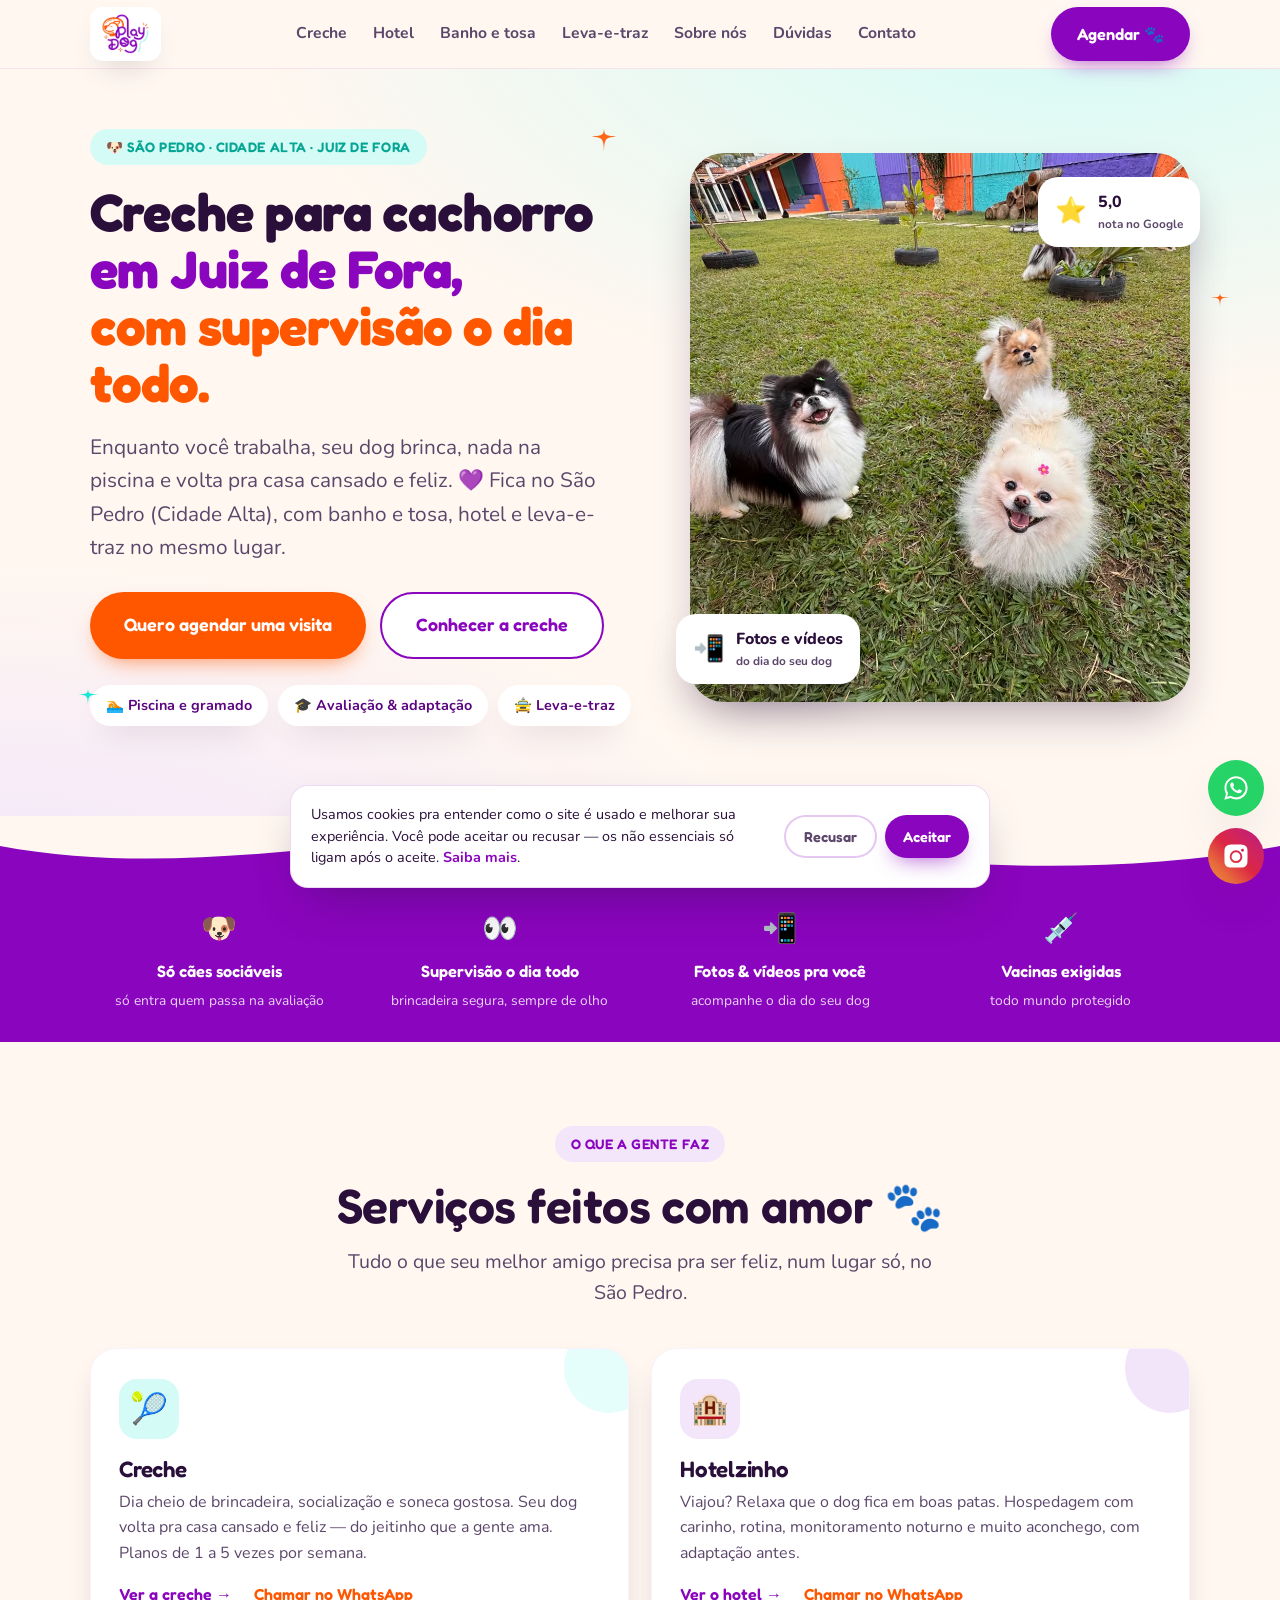
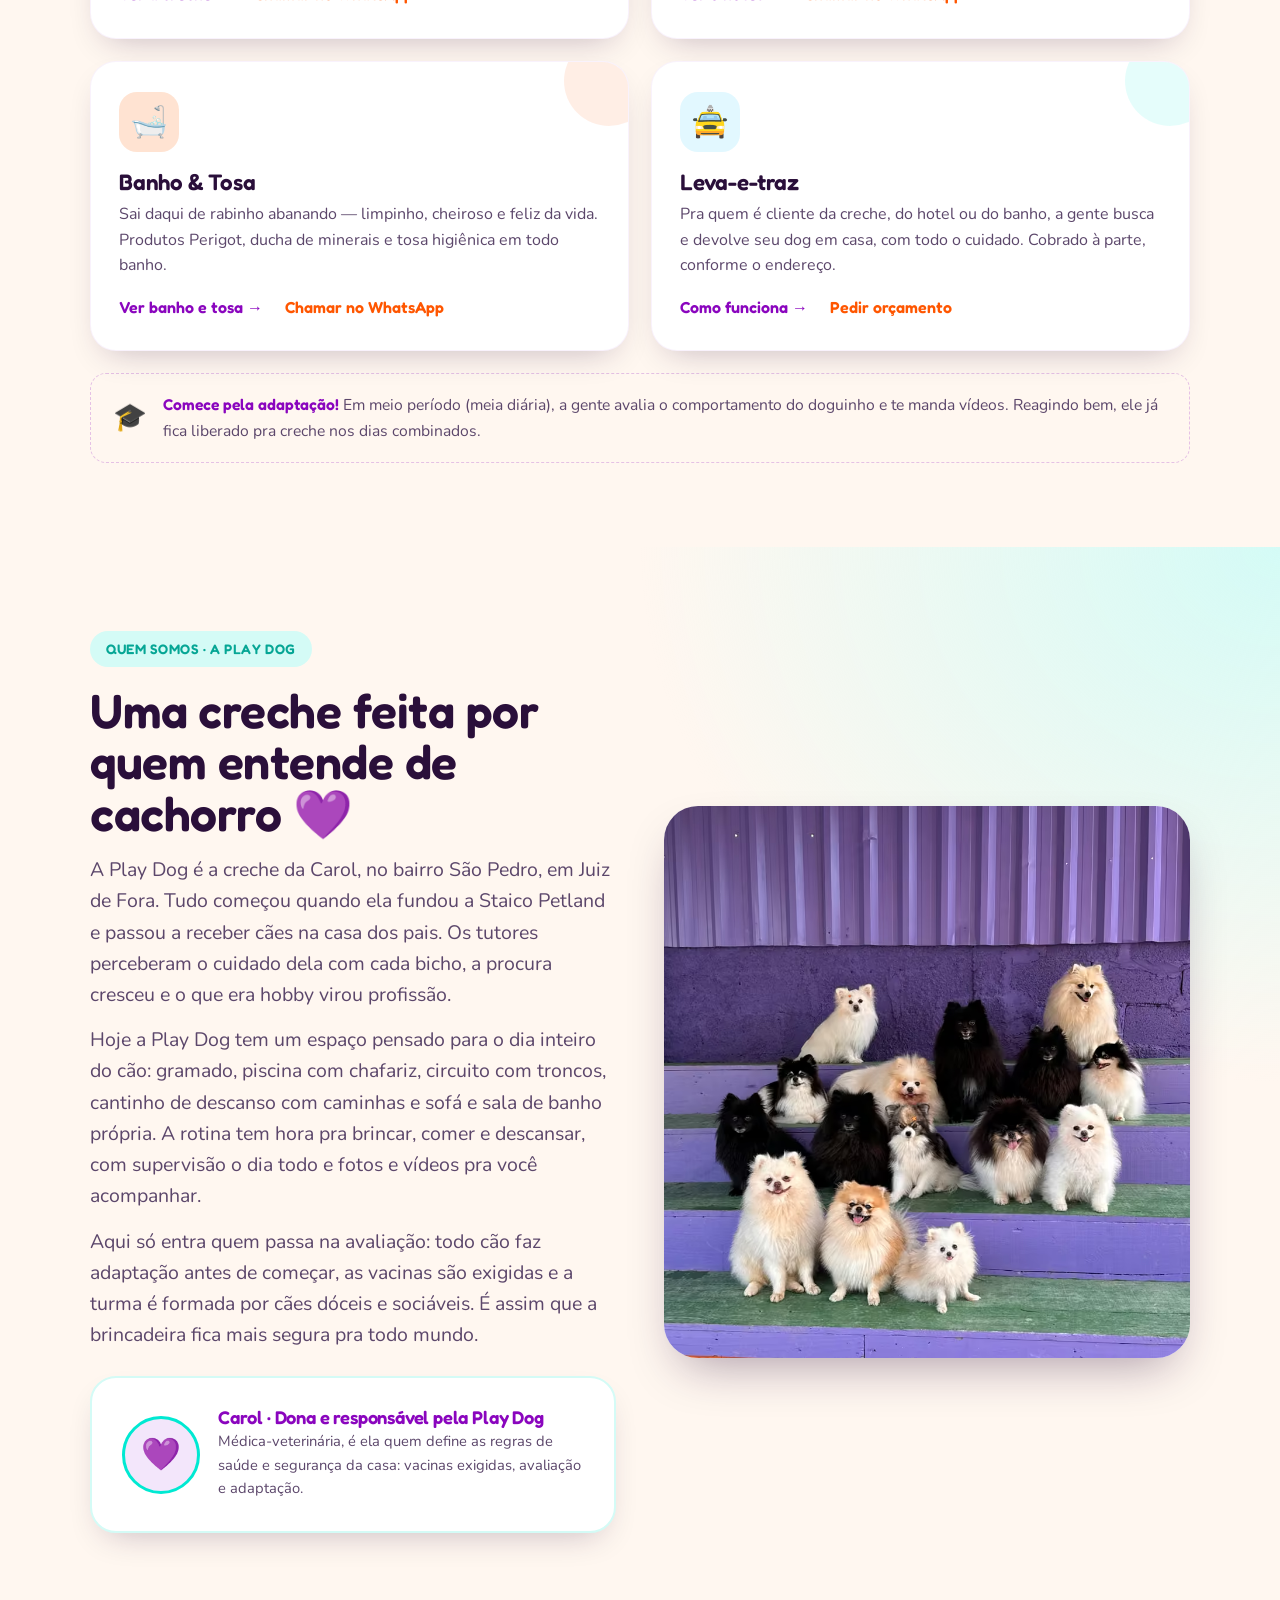
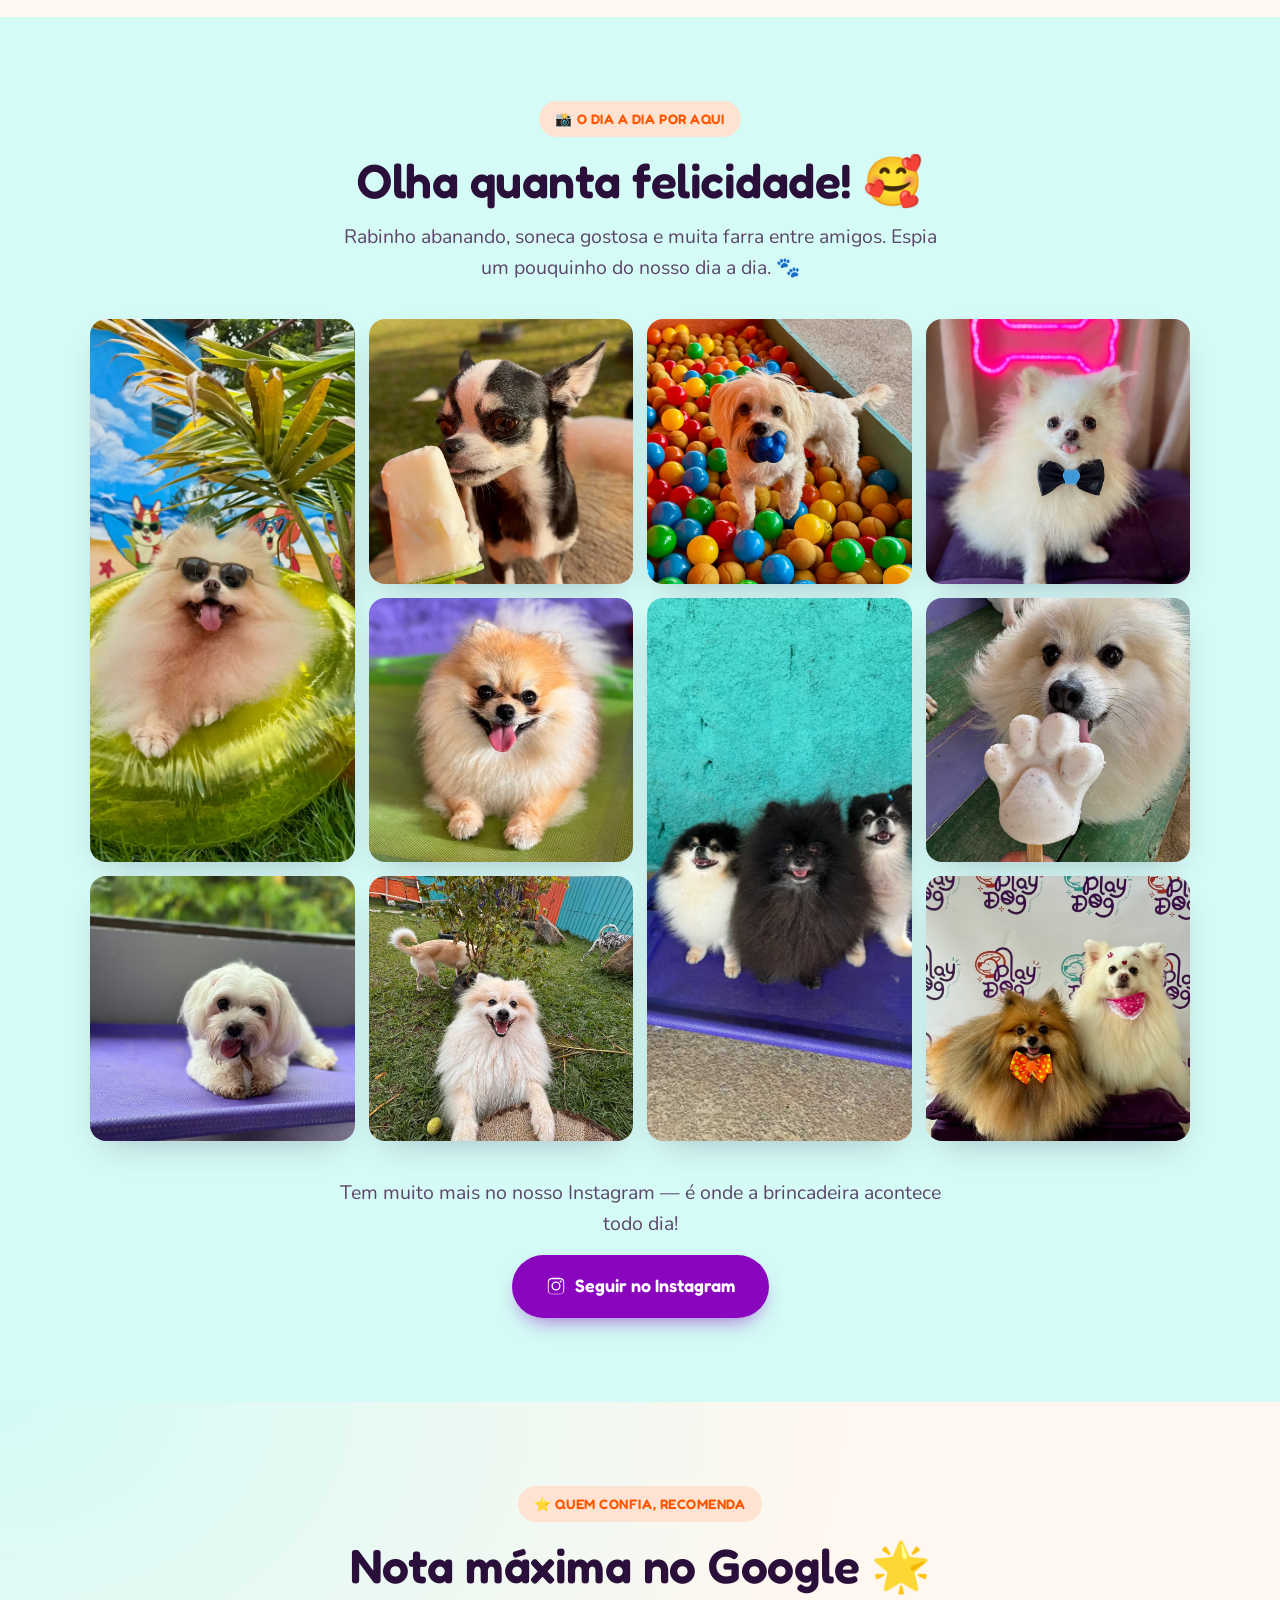
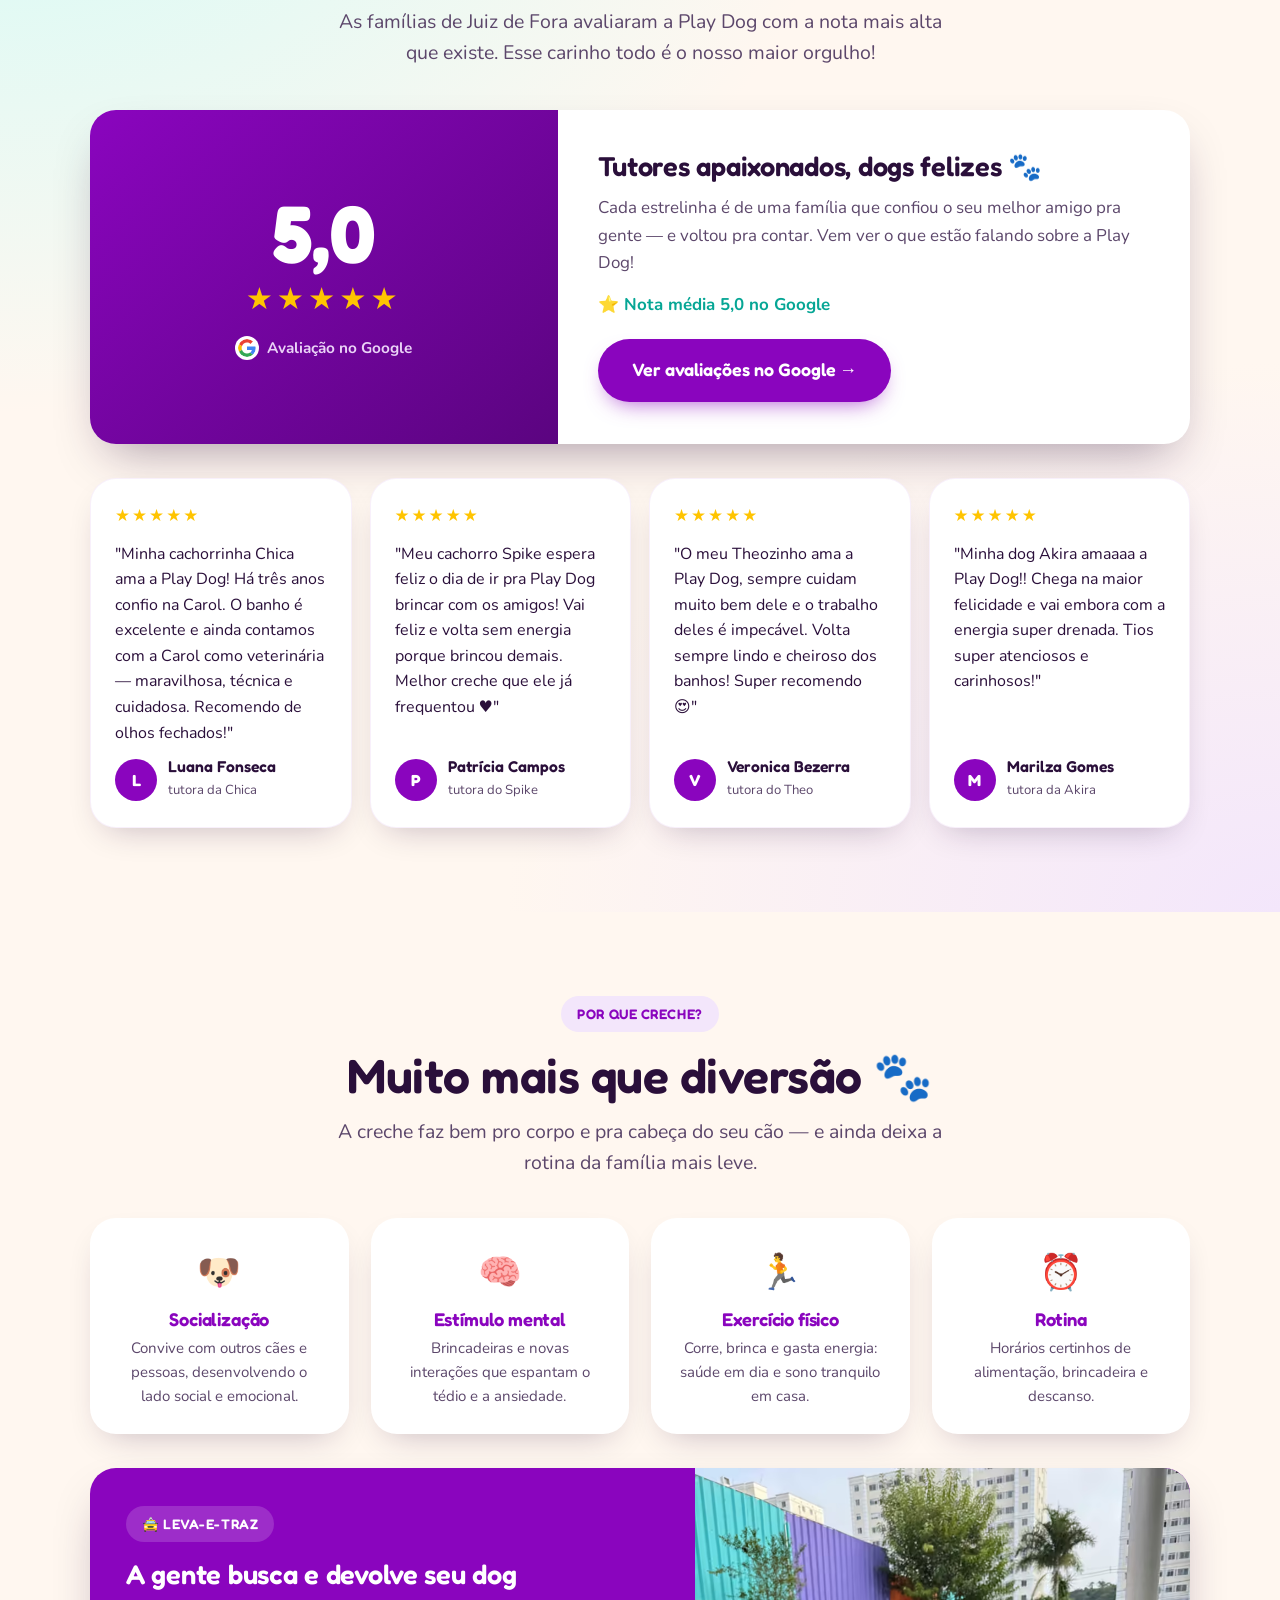
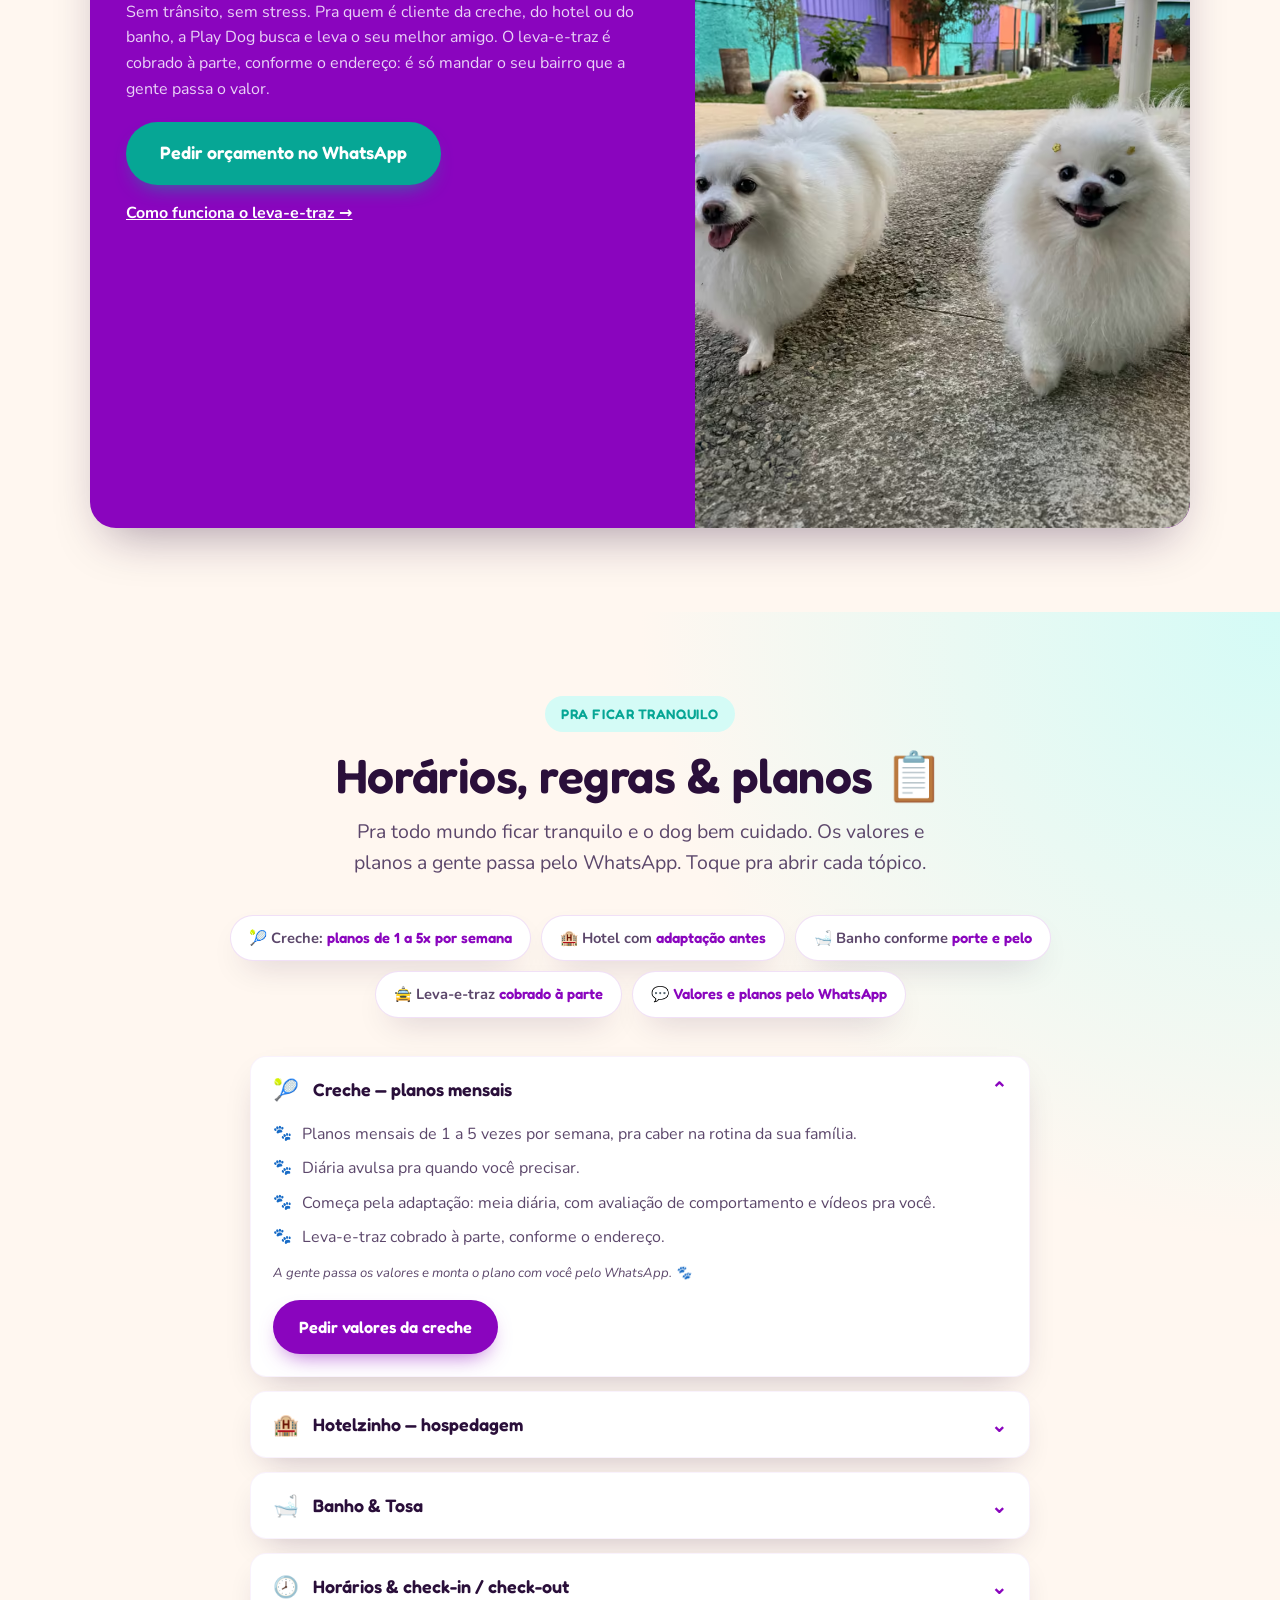
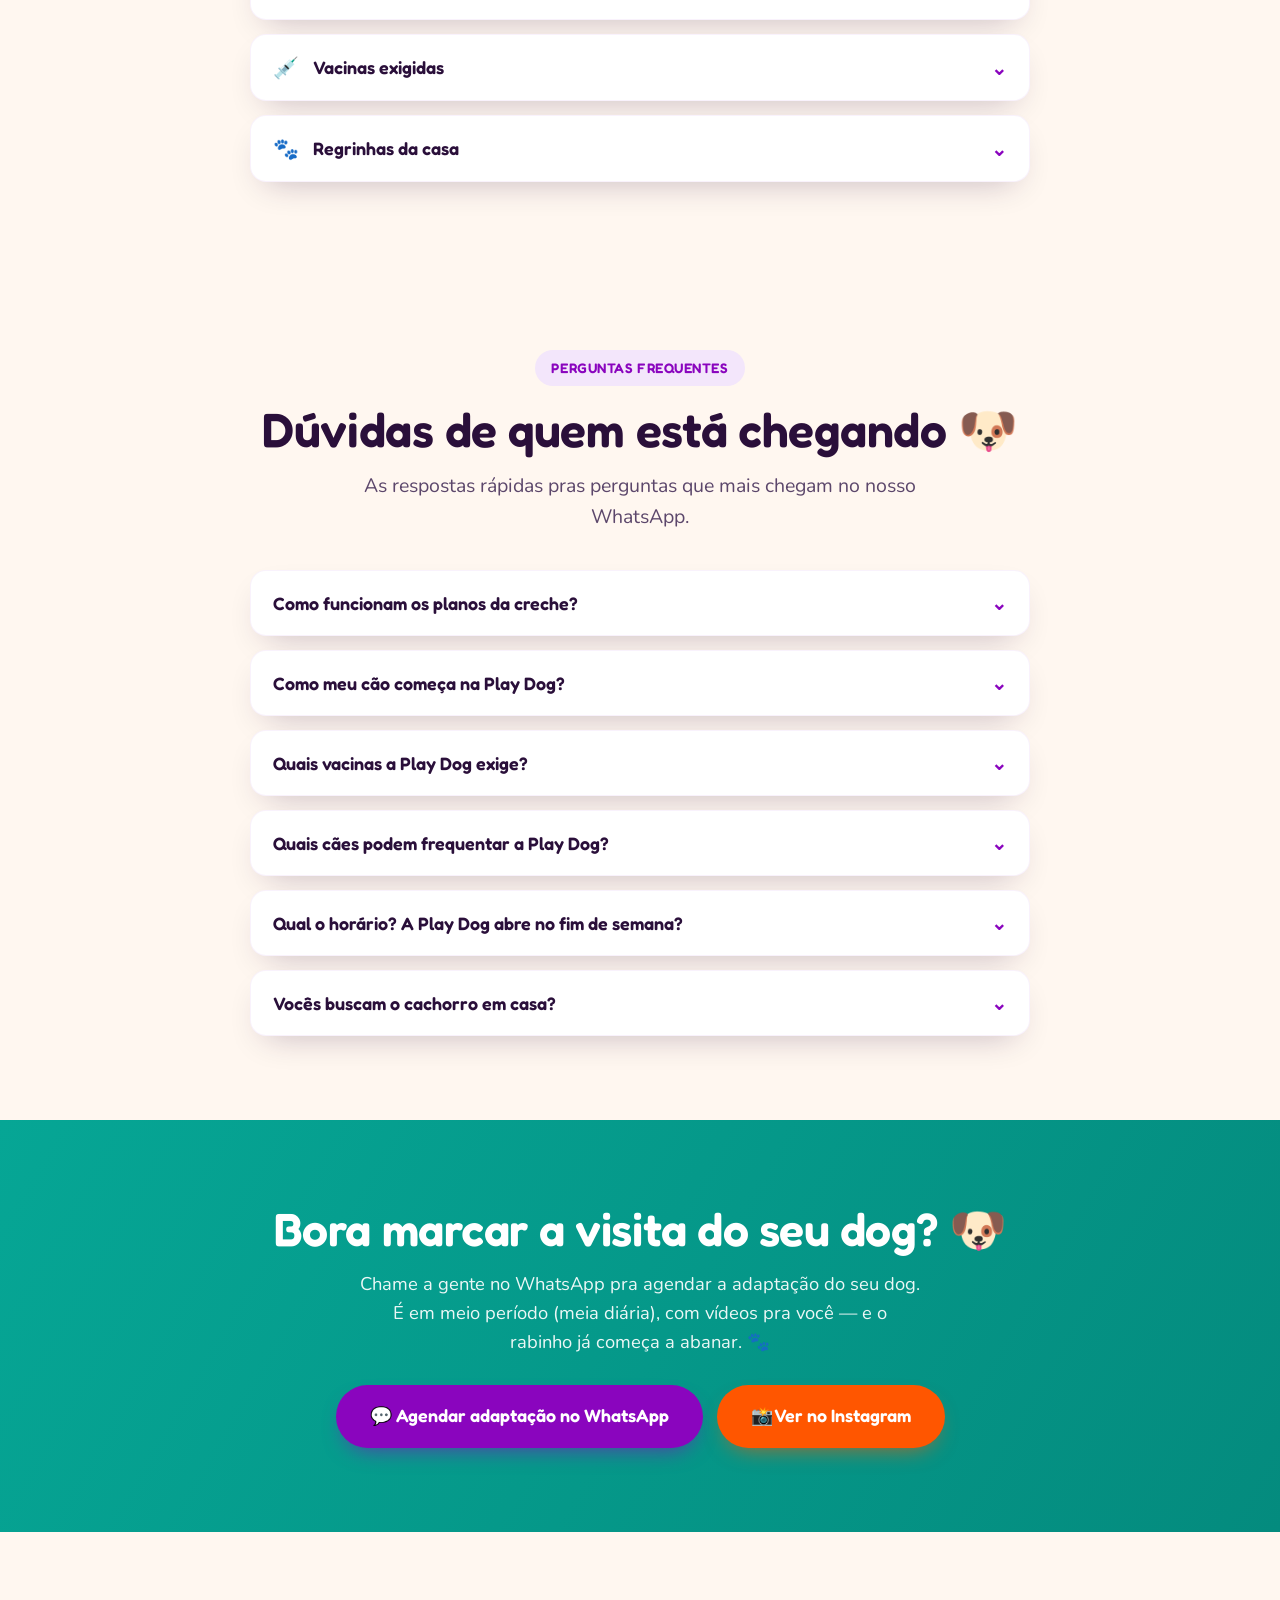
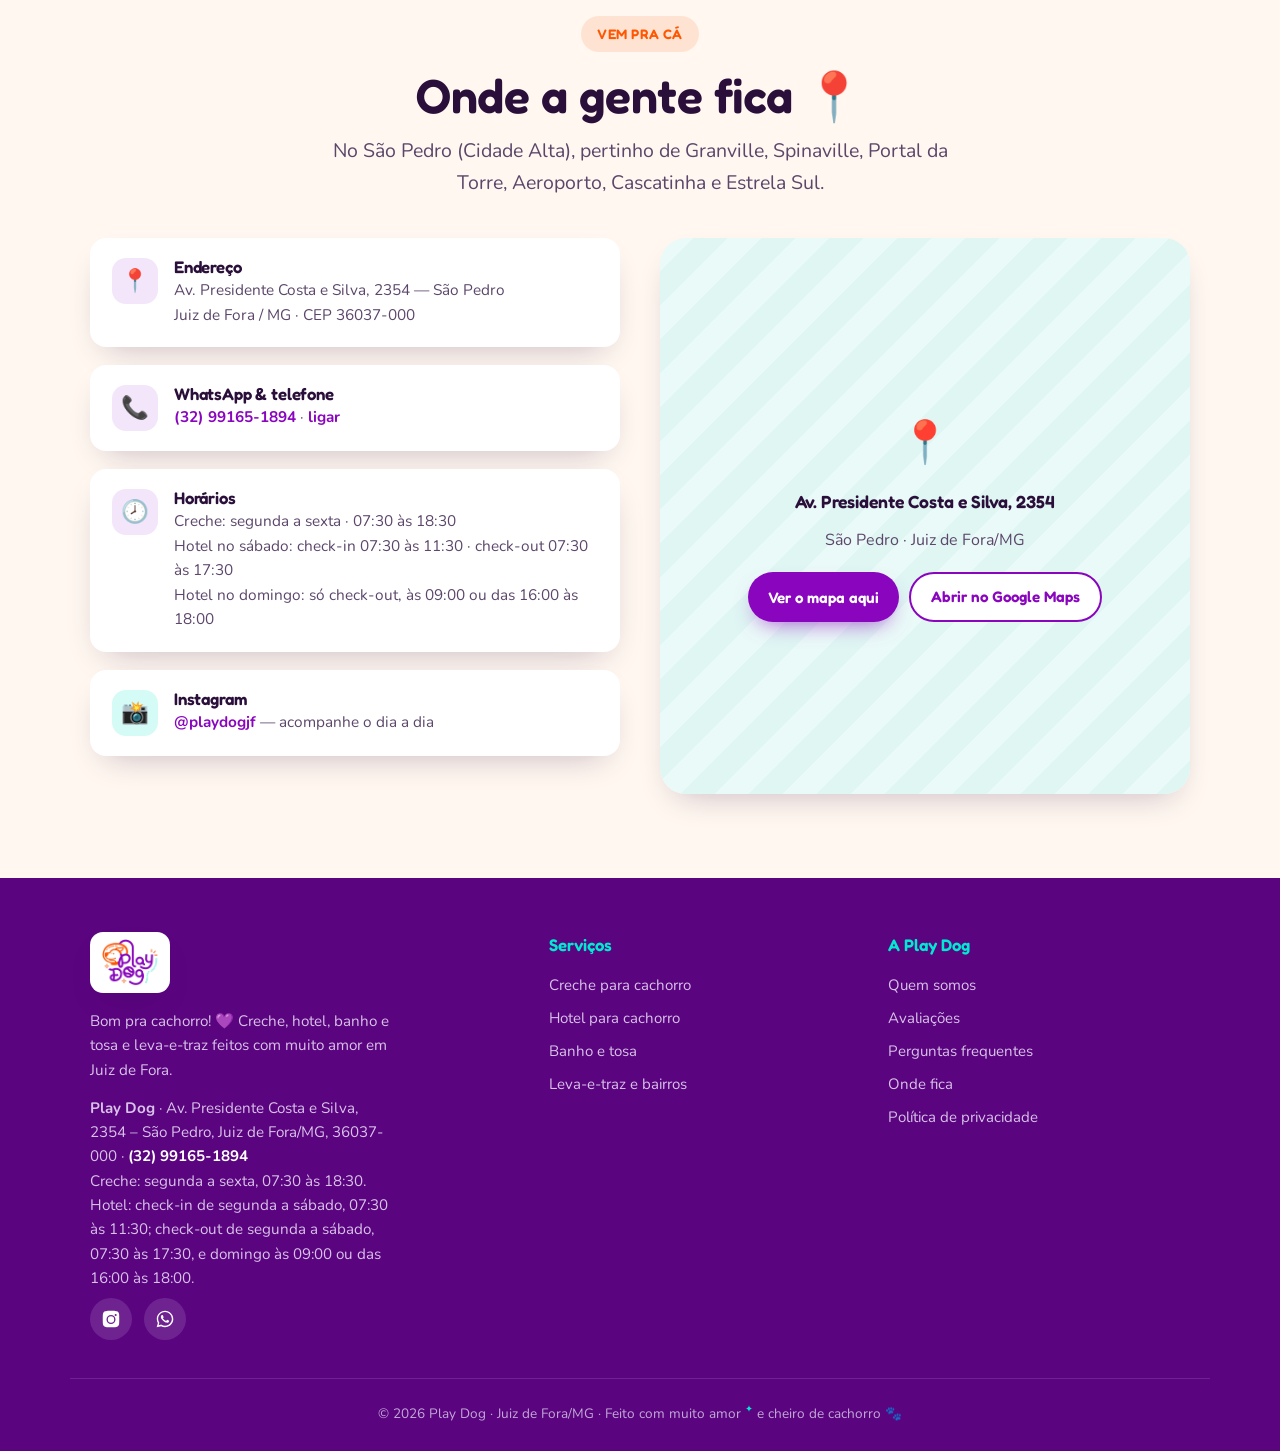
==== commit a688f6a1: "Site: fotos novas da Carol (originais, sem layout de anúncio) Decisão P2 do Pedro (07/11/2026): usar" ====
--- a/index.html
+++ b/index.html
@@ -37,14 +37,14 @@
 <meta property="og:url" content="https://playdogjf.com.br/">
 <meta property="og:title" content="Play Dog Juiz de Fora | Creche, hotel e banho para cães">
 <meta property="og:description" content="Creche para cachorro no São Pedro, em Juiz de Fora, com piscina, gramado e supervisão o dia todo. Hotel, banho e tosa e leva-e-traz. Fale no WhatsApp.">
-<meta property="og:image" content="https://playdogjf.com.br/assets/og-image.jpg">
+<meta property="og:image" content="https://playdogjf.com.br/assets/og-image-playdog.jpg">
 <meta property="og:image:width" content="1200">
 <meta property="og:image:height" content="630">
 <meta property="og:image:alt" content="Play Dog — creche para cachorro em Juiz de Fora">
 <meta name="twitter:card" content="summary_large_image">
 <meta name="twitter:title" content="Play Dog Juiz de Fora | Creche, hotel e banho para cães">
 <meta name="twitter:description" content="Creche para cachorro no São Pedro, em Juiz de Fora, com piscina, gramado e supervisão o dia todo. Hotel, banho e tosa e leva-e-traz.">
-<meta name="twitter:image" content="https://playdogjf.com.br/assets/og-image.jpg">
+<meta name="twitter:image" content="https://playdogjf.com.br/assets/og-image-playdog.jpg">
 
 <!-- Favicon / PWA -->
 <link rel="icon" href="/assets/favicon.ico" sizes="any">
@@ -67,9 +67,9 @@
       "url": "https://playdogjf.com.br/",
       "telephone": "+55 32 99165-1894",
       "image": [
-        "https://playdogjf.com.br/assets/og-image.jpg",
-        "https://playdogjf.com.br/assets/creche-piscina.jpg",
-        "https://playdogjf.com.br/assets/galeria-turma.jpg"
+        "https://playdogjf.com.br/assets/og-image-playdog.jpg",
+        "https://playdogjf.com.br/assets/creche-spitz-oculos-boia.jpg",
+        "https://playdogjf.com.br/assets/creche-turma-arquibancada.jpg"
       ],
       "logo": "https://playdogjf.com.br/assets/icon-512.png",
       "address": {
@@ -238,7 +238,7 @@
     </div>
     <div class="hero-photo">
       <div class="photo-card">
-        <picture><source type="image/avif" srcset="assets/hero-correndo.avif"><source type="image/webp" srcset="assets/hero-correndo.webp"><img src="assets/hero-correndo.jpg" alt="Cachorro correndo feliz no gramado da creche Play Dog, no São Pedro, em Juiz de Fora" width="975" height="1300" fetchpriority="high" decoding="async"></picture>
+        <picture><source type="image/avif" srcset="assets/creche-tres-spitz-gramado.avif"><source type="image/webp" srcset="assets/creche-tres-spitz-gramado.webp"><img src="assets/creche-tres-spitz-gramado.jpg" alt="Três Spitz felizes no gramado da creche Play Dog, no São Pedro, em Juiz de Fora" width="975" height="1300" fetchpriority="high" decoding="async"></picture>
       </div>
       <div class="float-badge fb-1"><span class="fb-emoji">📲</span><div>Fotos e vídeos<small>do dia do seu dog</small></div></div>
       <div class="float-badge fb-2"><span class="fb-emoji">⭐</span><div>5,0<small>nota no Google</small></div></div>
@@ -336,7 +336,7 @@
       </div>
     </div>
     <div class="photo-card" style="aspect-ratio:4/4.2">
-      <picture><source type="image/avif" srcset="assets/galeria-turma.avif"><source type="image/webp" srcset="assets/galeria-turma.webp"><img src="assets/galeria-turma.jpg" alt="Turma de cachorros felizes na creche Play Dog, em Juiz de Fora" width="825" height="1100" loading="lazy" decoding="async"></picture>
+      <picture><source type="image/avif" srcset="assets/creche-turma-arquibancada.avif"><source type="image/webp" srcset="assets/creche-turma-arquibancada.webp"><img src="assets/creche-turma-arquibancada.jpg" alt="Turma de Spitz e Lulus reunida na arquibancada da creche Play Dog, em Juiz de Fora" width="900" height="1200" loading="lazy" decoding="async"></picture>
     </div>
   </div>
 </section>
@@ -350,14 +350,16 @@
   </div>
   <div class="wrap">
     <div class="gal-grid">
-      <div class="gal-item tall"><picture><source type="image/avif" srcset="assets/creche-piscina.avif"><source type="image/webp" srcset="assets/creche-piscina.webp"><img src="assets/creche-piscina.jpg" alt="Cães se divertindo na piscininha da Play Dog" width="900" height="1200" loading="lazy" decoding="async"></picture></div>
-      <div class="gal-item"><picture><source type="image/avif" srcset="assets/galeria-lulus.avif"><source type="image/webp" srcset="assets/galeria-lulus.webp"><img src="assets/galeria-lulus.jpg" alt="Lulus da Pomerânia na creche Play Dog" width="825" height="1100" loading="lazy" decoding="async"></picture></div>
-      <div class="gal-item"><picture><source type="image/avif" srcset="assets/creche-mural.avif"><source type="image/webp" srcset="assets/creche-mural.webp"><img src="assets/creche-mural.jpg" alt="Cãozinho no espaço com mural de praia" width="825" height="1100" loading="lazy" decoding="async"></picture></div>
-      <div class="gal-item"><picture><source type="image/avif" srcset="assets/hotel-sofa.avif"><source type="image/webp" srcset="assets/hotel-sofa.webp"><img src="assets/hotel-sofa.jpg" alt="Cães descansando no sofá da Play Dog" width="750" height="1000" loading="lazy" decoding="async"></picture></div>
-      <div class="gal-item"><picture><source type="image/avif" srcset="assets/hotel-caminha.avif"><source type="image/webp" srcset="assets/hotel-caminha.webp"><img src="assets/hotel-caminha.jpg" alt="Cão descansando na caminha do hotelzinho" width="750" height="1000" loading="lazy" decoding="async"></picture></div>
-      <div class="gal-item tall"><picture><source type="image/avif" srcset="assets/banho.avif"><source type="image/webp" srcset="assets/banho.webp"><img src="assets/banho.jpg" alt="Cãozinho tomando banho na Play Dog" width="562" height="1000" loading="lazy" decoding="async"></picture></div>
-      <div class="gal-item"><picture><source type="image/avif" srcset="assets/galeria-turma.avif"><source type="image/webp" srcset="assets/galeria-turma.webp"><img src="assets/galeria-turma.jpg" alt="Turma de cães posando felizes na Play Dog" width="825" height="1100" loading="lazy" decoding="async"></picture></div>
-      <div class="gal-item"><picture><source type="image/avif" srcset="assets/hero-correndo.avif"><source type="image/webp" srcset="assets/hero-correndo.webp"><img src="assets/hero-correndo.jpg" alt="Cachorro correndo feliz no gramado da Play Dog" width="975" height="1300" loading="lazy" decoding="async"></picture></div>
+      <div class="gal-item tall"><picture><source type="image/avif" srcset="assets/creche-spitz-oculos-boia.avif"><source type="image/webp" srcset="assets/creche-spitz-oculos-boia.webp"><img src="assets/creche-spitz-oculos-boia.jpg" alt="Spitz de óculos escuros na boia, ao lado da piscina da Play Dog" width="900" height="1200" loading="lazy" decoding="async"></picture></div>
+      <div class="gal-item"><picture><source type="image/avif" srcset="assets/creche-chihuahua-picole.avif"><source type="image/webp" srcset="assets/creche-chihuahua-picole.webp"><img src="assets/creche-chihuahua-picole.jpg" alt="Chihuahua ganhando picolé de cachorro na creche Play Dog" width="900" height="1200" loading="lazy" decoding="async"></picture></div>
+      <div class="gal-item"><picture><source type="image/avif" srcset="assets/creche-maltes-bolinhas.avif"><source type="image/webp" srcset="assets/creche-maltes-bolinhas.webp"><img src="assets/creche-maltes-bolinhas.jpg" alt="Maltês brincando na piscina de bolinhas da Play Dog" width="900" height="1200" loading="lazy" decoding="async"></picture></div>
+      <div class="gal-item"><picture><source type="image/avif" srcset="assets/hotel-lulu-gravatinha.avif"><source type="image/webp" srcset="assets/hotel-lulu-gravatinha.webp"><img src="assets/hotel-lulu-gravatinha.jpg" alt="Lulu da Pomerânia de gravatinha no hotelzinho da Play Dog" width="900" height="1200" loading="lazy" decoding="async"></picture></div>
+      <div class="gal-item"><picture><source type="image/avif" srcset="assets/hotel-spitz-caminha-verde.avif"><source type="image/webp" srcset="assets/hotel-spitz-caminha-verde.webp"><img src="assets/hotel-spitz-caminha-verde.jpg" alt="Spitz descansando na caminha do hotelzinho da Play Dog" width="900" height="1200" loading="lazy" decoding="async"></picture></div>
+      <div class="gal-item tall"><picture><source type="image/avif" srcset="assets/hotel-tres-lulus-caminha.avif"><source type="image/webp" srcset="assets/hotel-tres-lulus-caminha.webp"><img src="assets/hotel-tres-lulus-caminha.jpg" alt="Três Lulus juntinhos na caminha da Play Dog" width="900" height="1200" loading="lazy" decoding="async"></picture></div>
+      <div class="gal-item"><picture><source type="image/avif" srcset="assets/creche-spitz-picole.avif"><source type="image/webp" srcset="assets/creche-spitz-picole.webp"><img src="assets/creche-spitz-picole.jpg" alt="Spitz ganhando picolé de patinha na creche Play Dog" width="900" height="1200" loading="lazy" decoding="async"></picture></div>
+      <div class="gal-item"><picture><source type="image/avif" srcset="assets/hotel-maltes-caminha-roxa.avif"><source type="image/webp" srcset="assets/hotel-maltes-caminha-roxa.webp"><img src="assets/hotel-maltes-caminha-roxa.jpg" alt="Maltês relaxando na caminha da Play Dog" width="900" height="1200" loading="lazy" decoding="async"></picture></div>
+      <div class="gal-item"><picture><source type="image/avif" srcset="assets/creche-spitz-no-toco.avif"><source type="image/webp" srcset="assets/creche-spitz-no-toco.webp"><img src="assets/creche-spitz-no-toco.jpg" alt="Spitz sorridente no gramado da creche Play Dog" width="900" height="1200" loading="lazy" decoding="async"></picture></div>
+      <div class="gal-item"><picture><source type="image/avif" srcset="assets/banho-dois-spitz-arrumados.avif"><source type="image/webp" srcset="assets/banho-dois-spitz-arrumados.webp"><img src="assets/banho-dois-spitz-arrumados.jpg" alt="Dois Spitz arrumadinhos, de gravata e lacinho, na Play Dog" width="900" height="1200" loading="lazy" decoding="async"></picture></div>
     </div>
     <div class="gal-cta">
       <p class="lead center">Tem muito mais no nosso Instagram — é onde a brincadeira acontece todo dia!</p>
@@ -442,7 +444,7 @@
         <p style="margin:16px 0 0"><a href="/leva-e-traz-bairros-atendidos" style="color:#fff;font-weight:700;text-decoration:underline">Como funciona o leva-e-traz →</a></p>
       </div>
       <div class="tb-photo">
-        <picture><source type="image/avif" srcset="assets/creche-mural.avif"><source type="image/webp" srcset="assets/creche-mural.webp"><img src="assets/creche-mural.jpg" alt="Cãozinho feliz em frente ao mural de praia da Play Dog" width="825" height="1100" loading="lazy" decoding="async"></picture>
+        <picture><source type="image/avif" srcset="assets/creche-dois-spitz-chegando.avif"><source type="image/webp" srcset="assets/creche-dois-spitz-chegando.webp"><img src="assets/creche-dois-spitz-chegando.jpg" alt="Dois Spitz chegando para o dia de creche na Play Dog" width="900" height="1200" loading="lazy" decoding="async"></picture>
       </div>
     </div>
   </div>
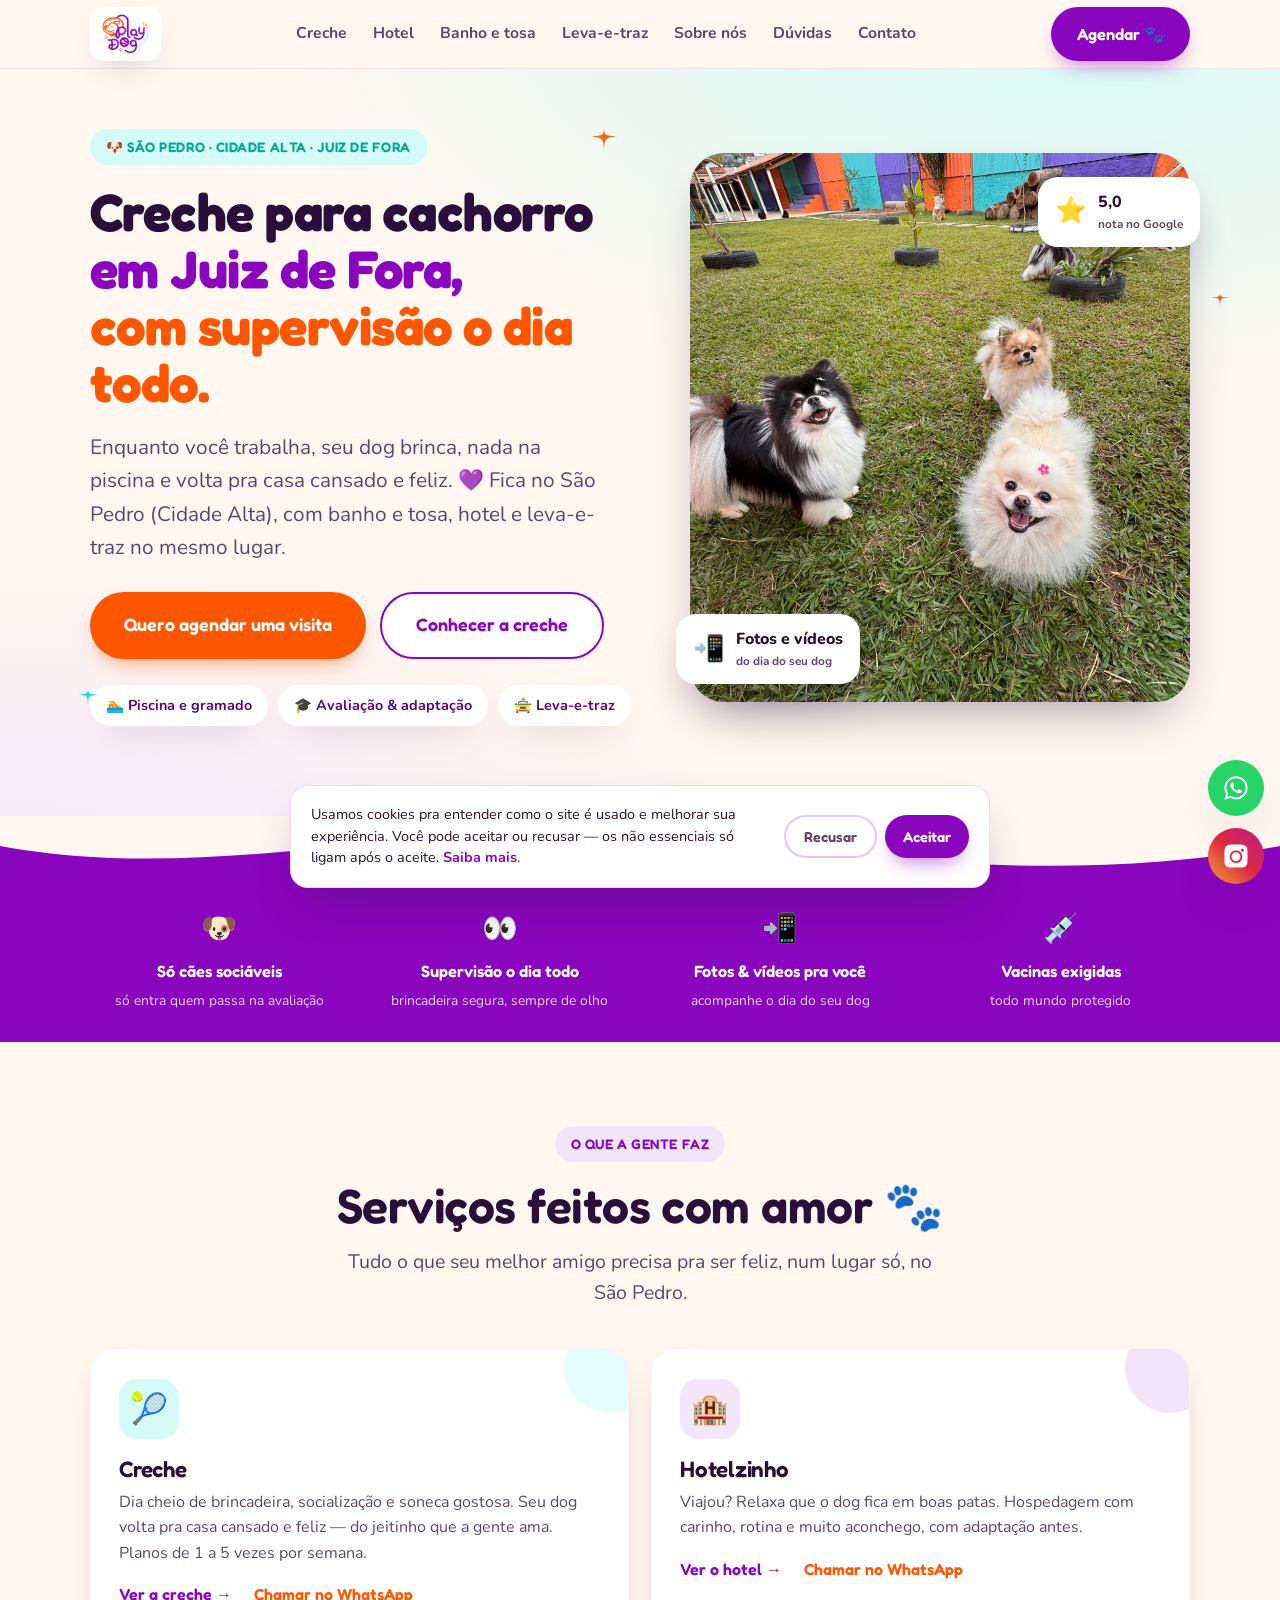
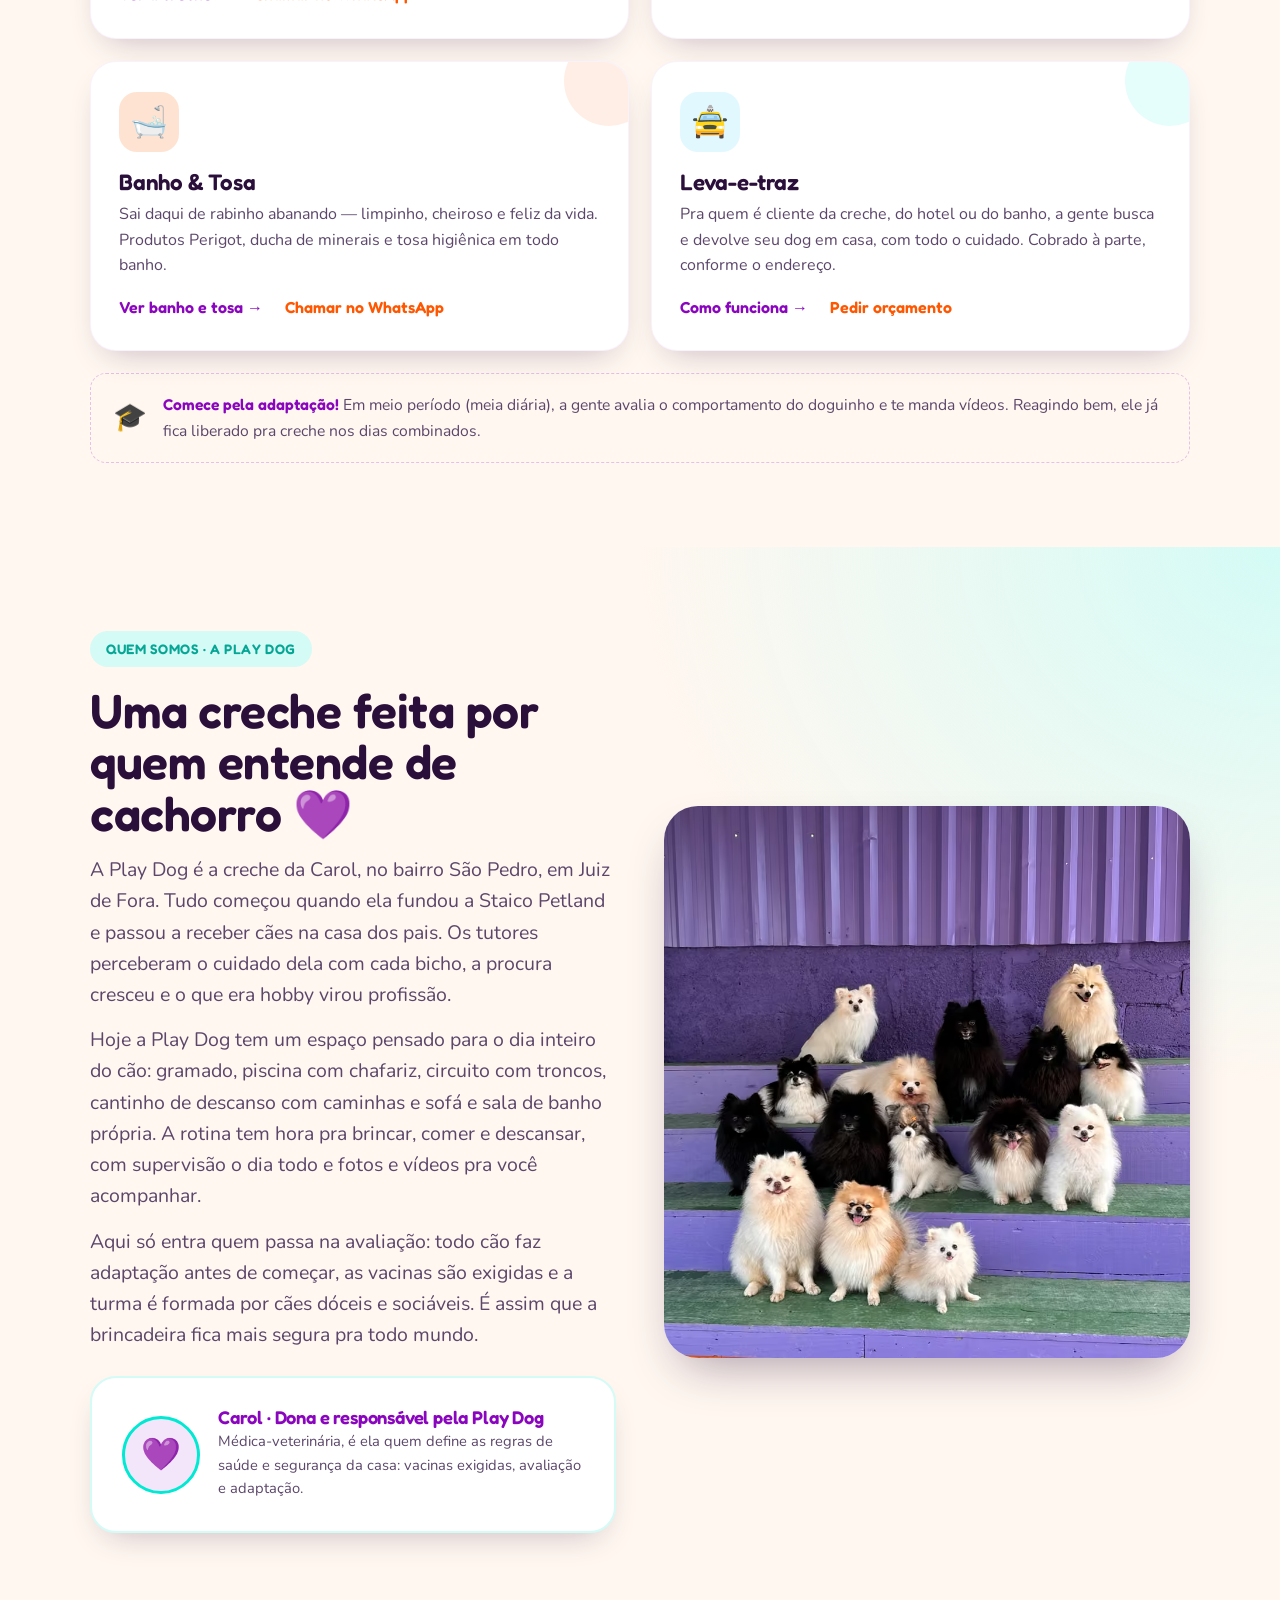
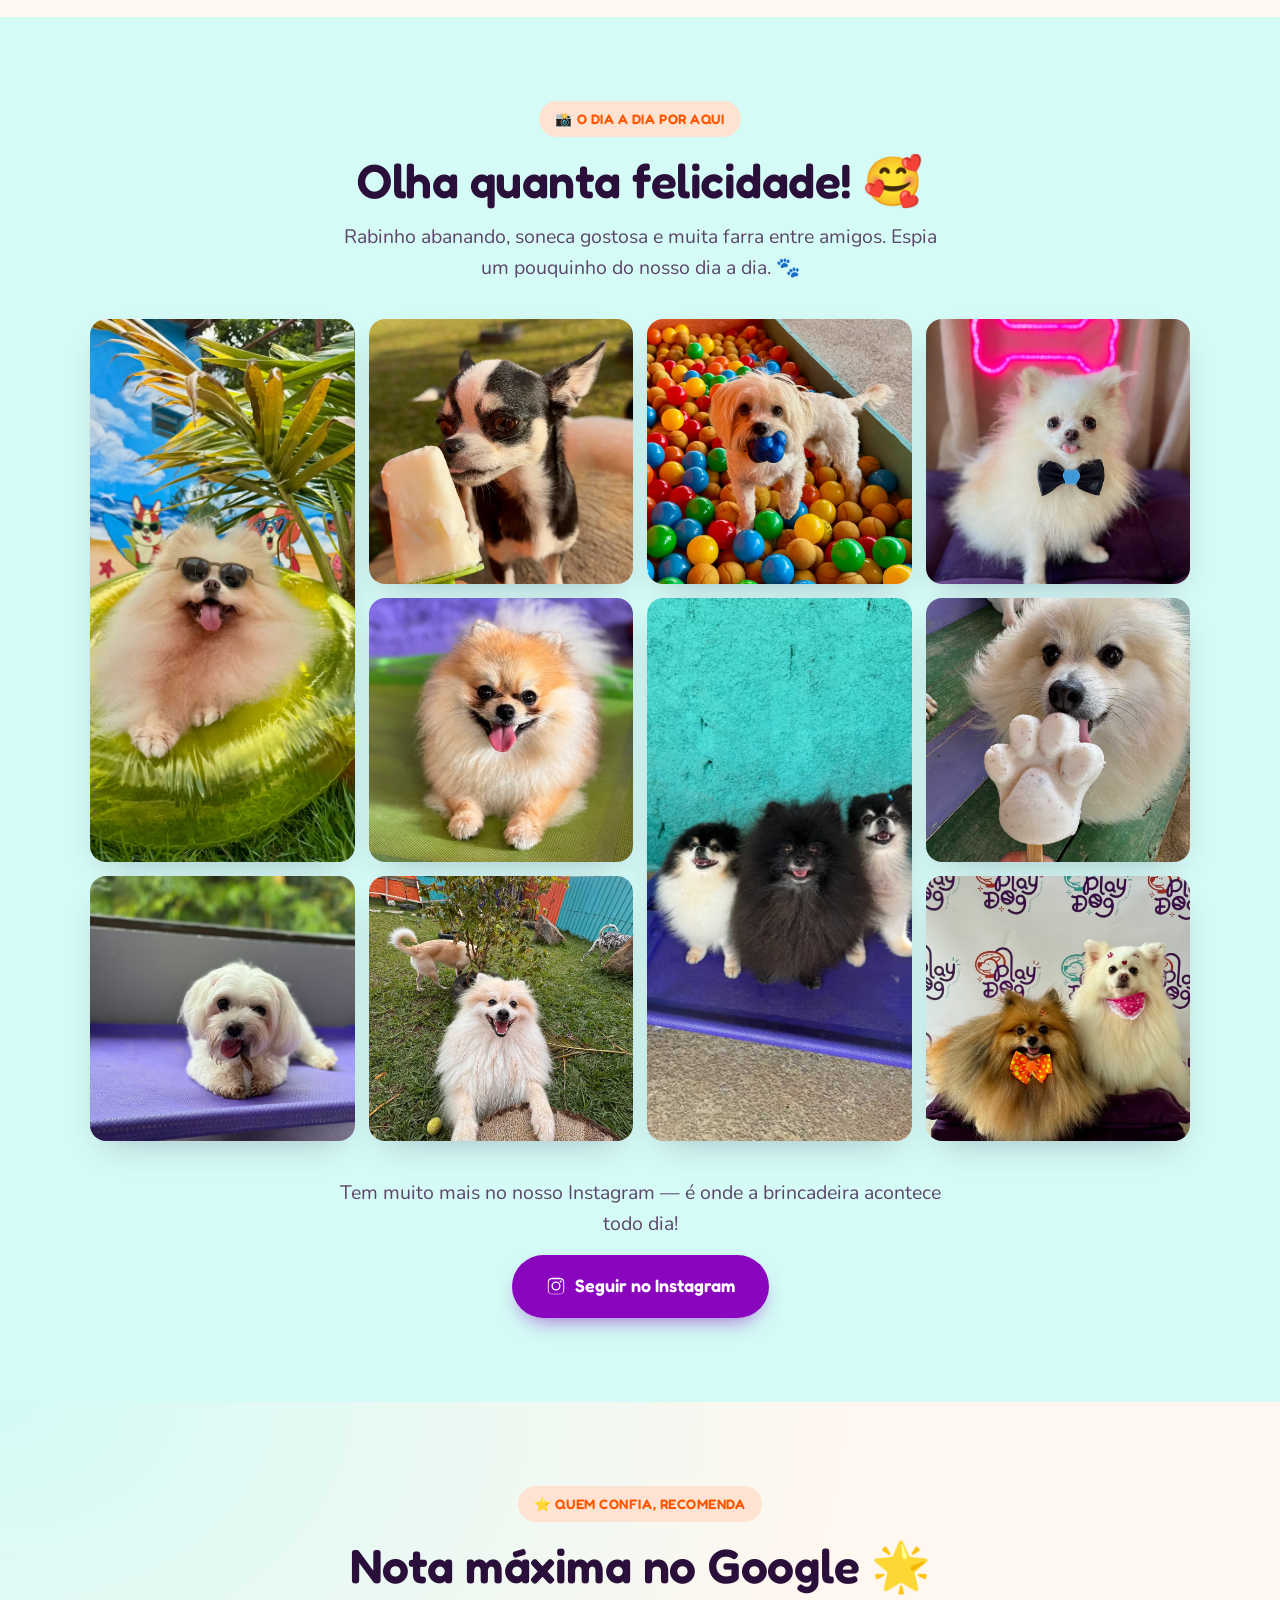
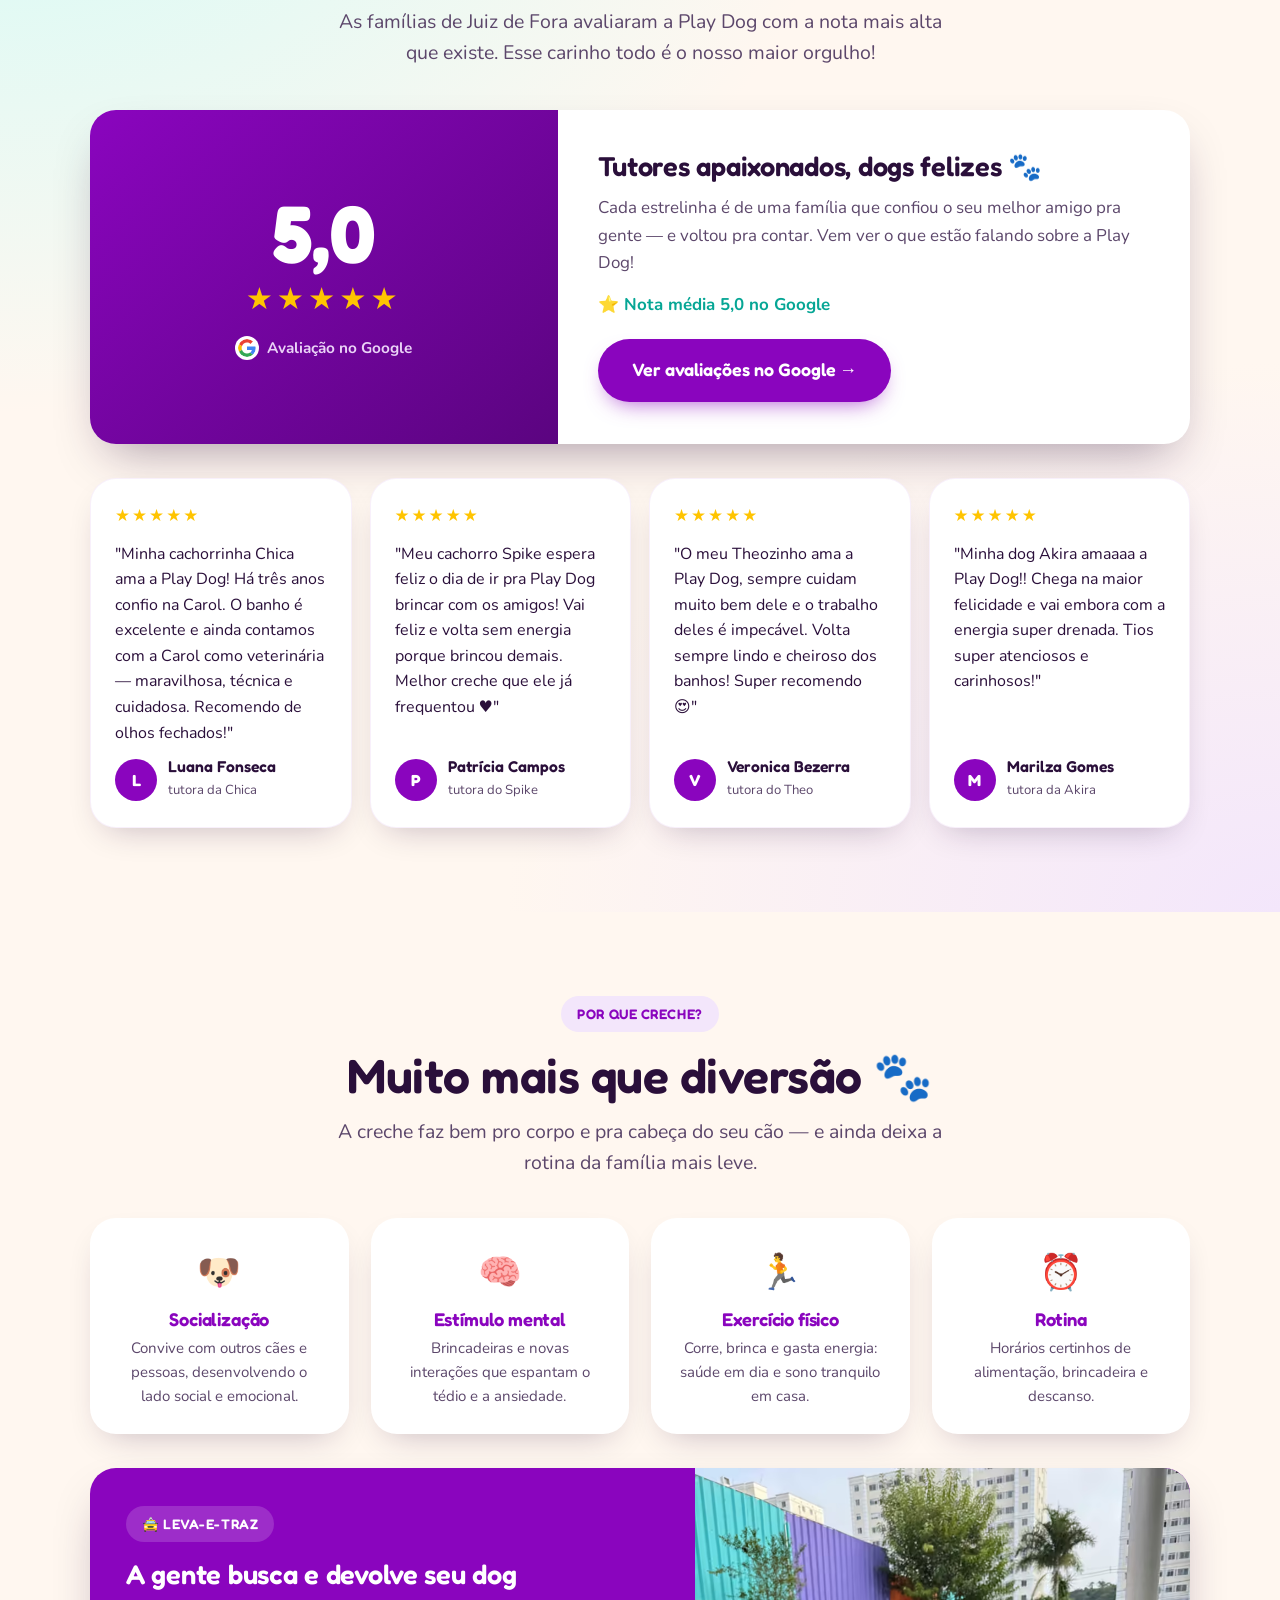
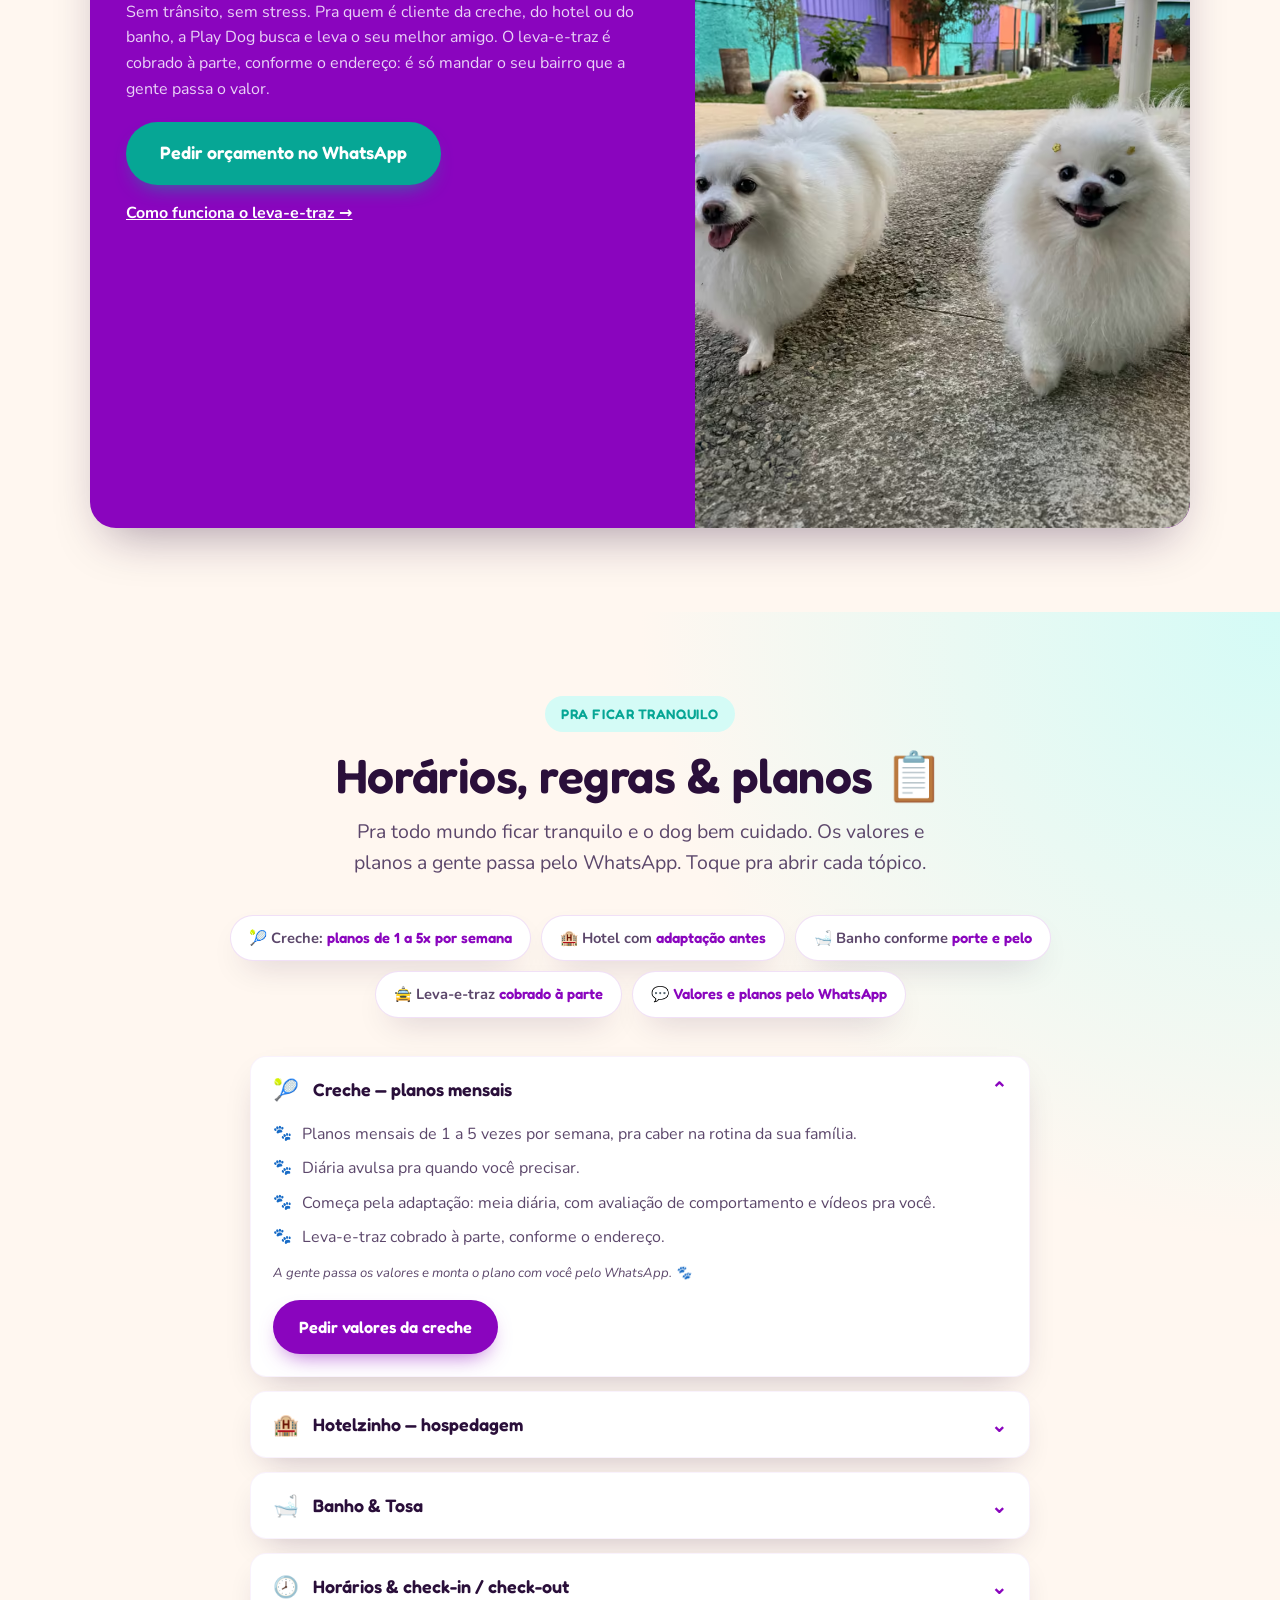
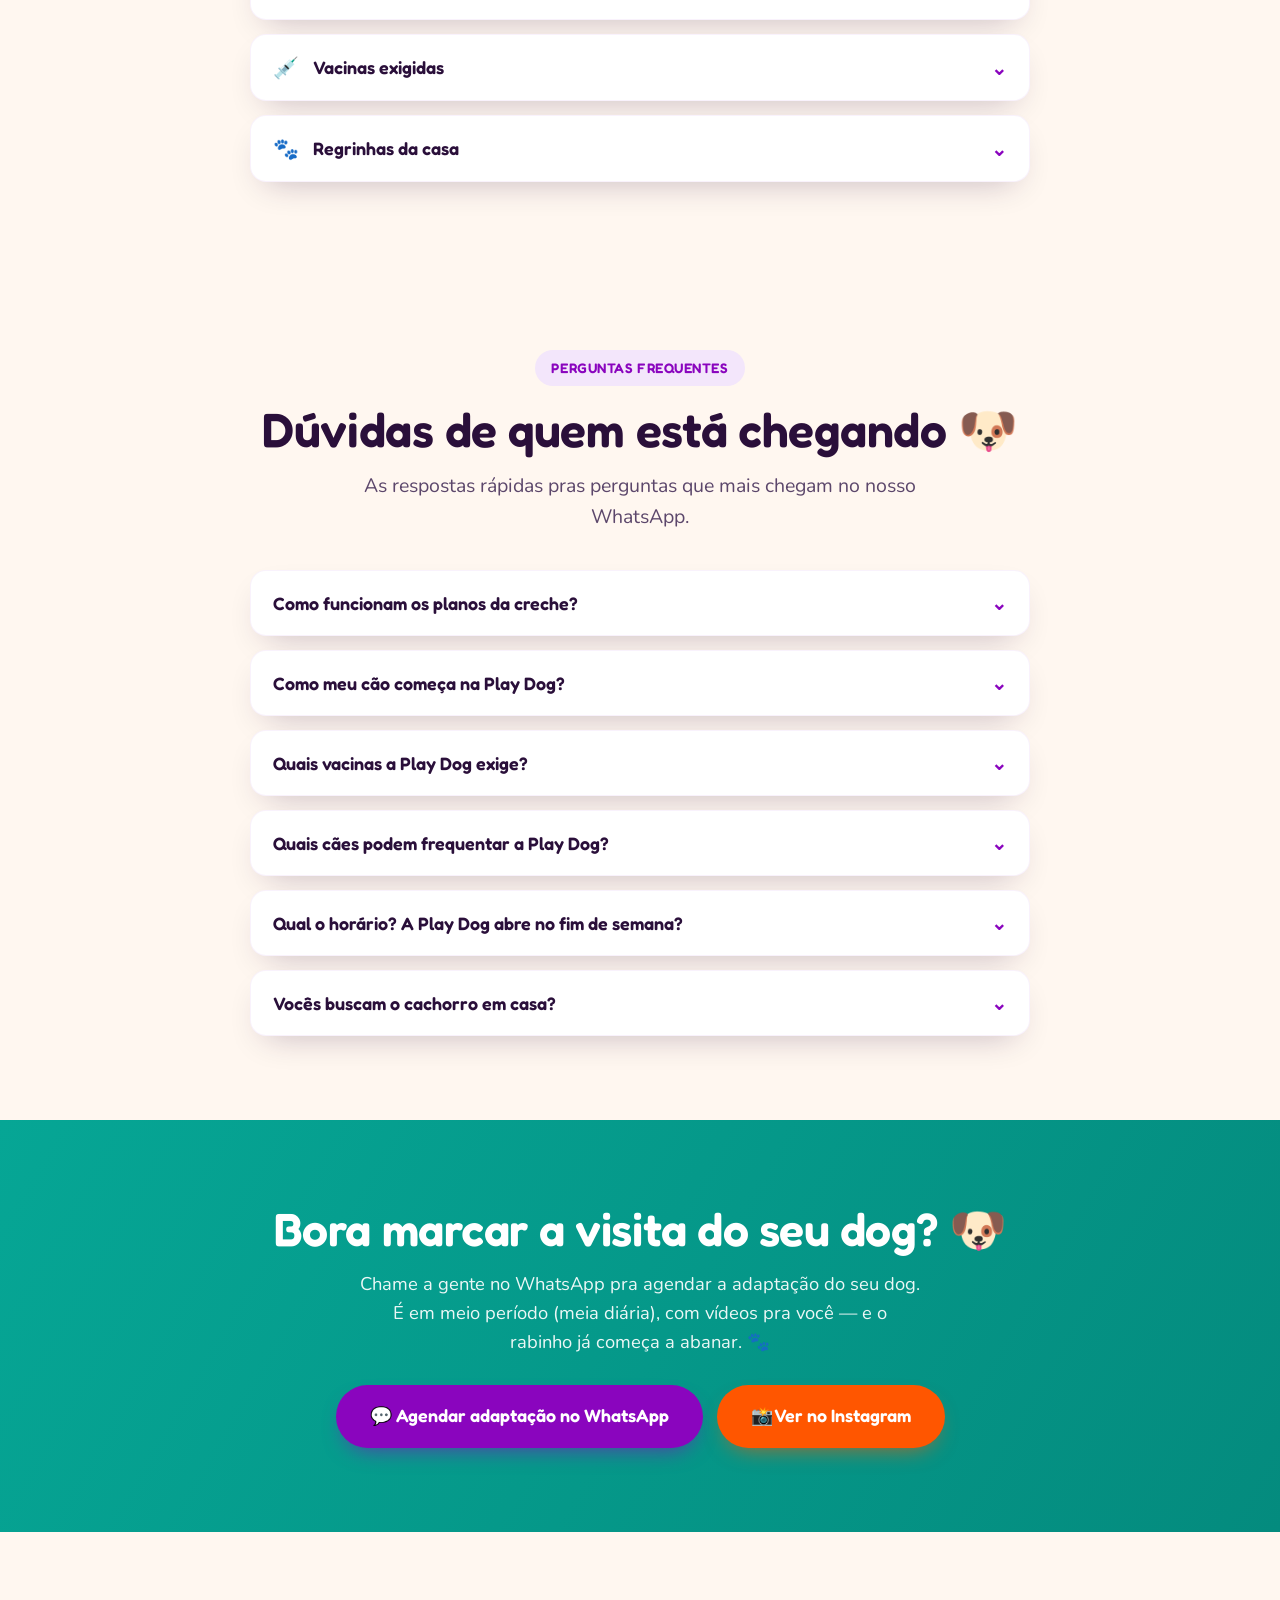
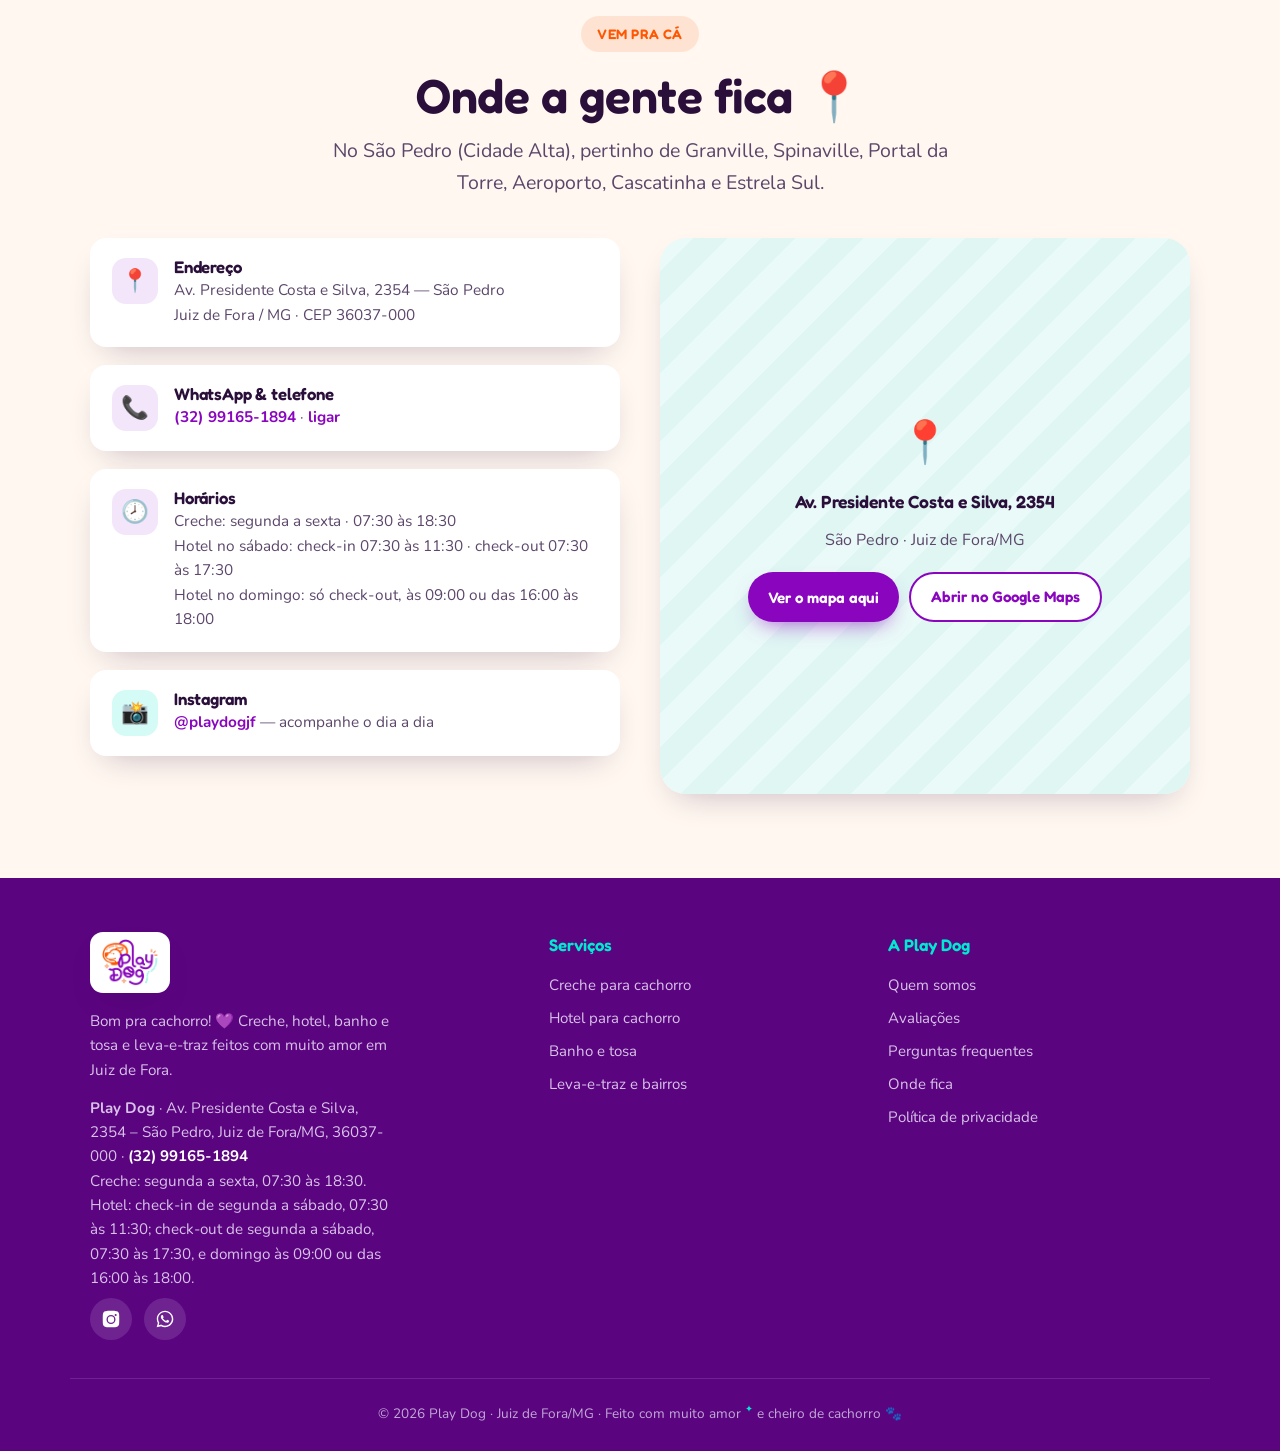
==== commit cb849aa2: "Hotel: tira "monitoramento noturno" do site Regra do Pedro: não falar de monitor noturno. Sai do sel" ====
--- a/index.html
+++ b/index.html
@@ -283,7 +283,7 @@
         <span class="corner"></span>
         <div class="ico">🏨</div>
         <h3>Hotelzinho</h3>
-        <p>Viajou? Relaxa que o dog fica em boas patas. Hospedagem com carinho, rotina, monitoramento noturno e muito aconchego, com adaptação antes.</p>
+        <p>Viajou? Relaxa que o dog fica em boas patas. Hospedagem com carinho, rotina e muito aconchego, com adaptação antes.</p>
         <div class="card-actions">
           <a href="/hotel-para-cachorro-juiz-de-fora" class="card-link">Ver o hotel →</a>
           <a href="https://wa.me/5532991651894?text=Oi!%20Vim%20pelo%20site%20da%20Play%20Dog%20e%20quero%20saber%20do%20hotel." target="_blank" rel="noopener" class="card-link wa" data-cta="card" data-servico="hotel" data-wa="saber do hotel.">Chamar no WhatsApp</a>
